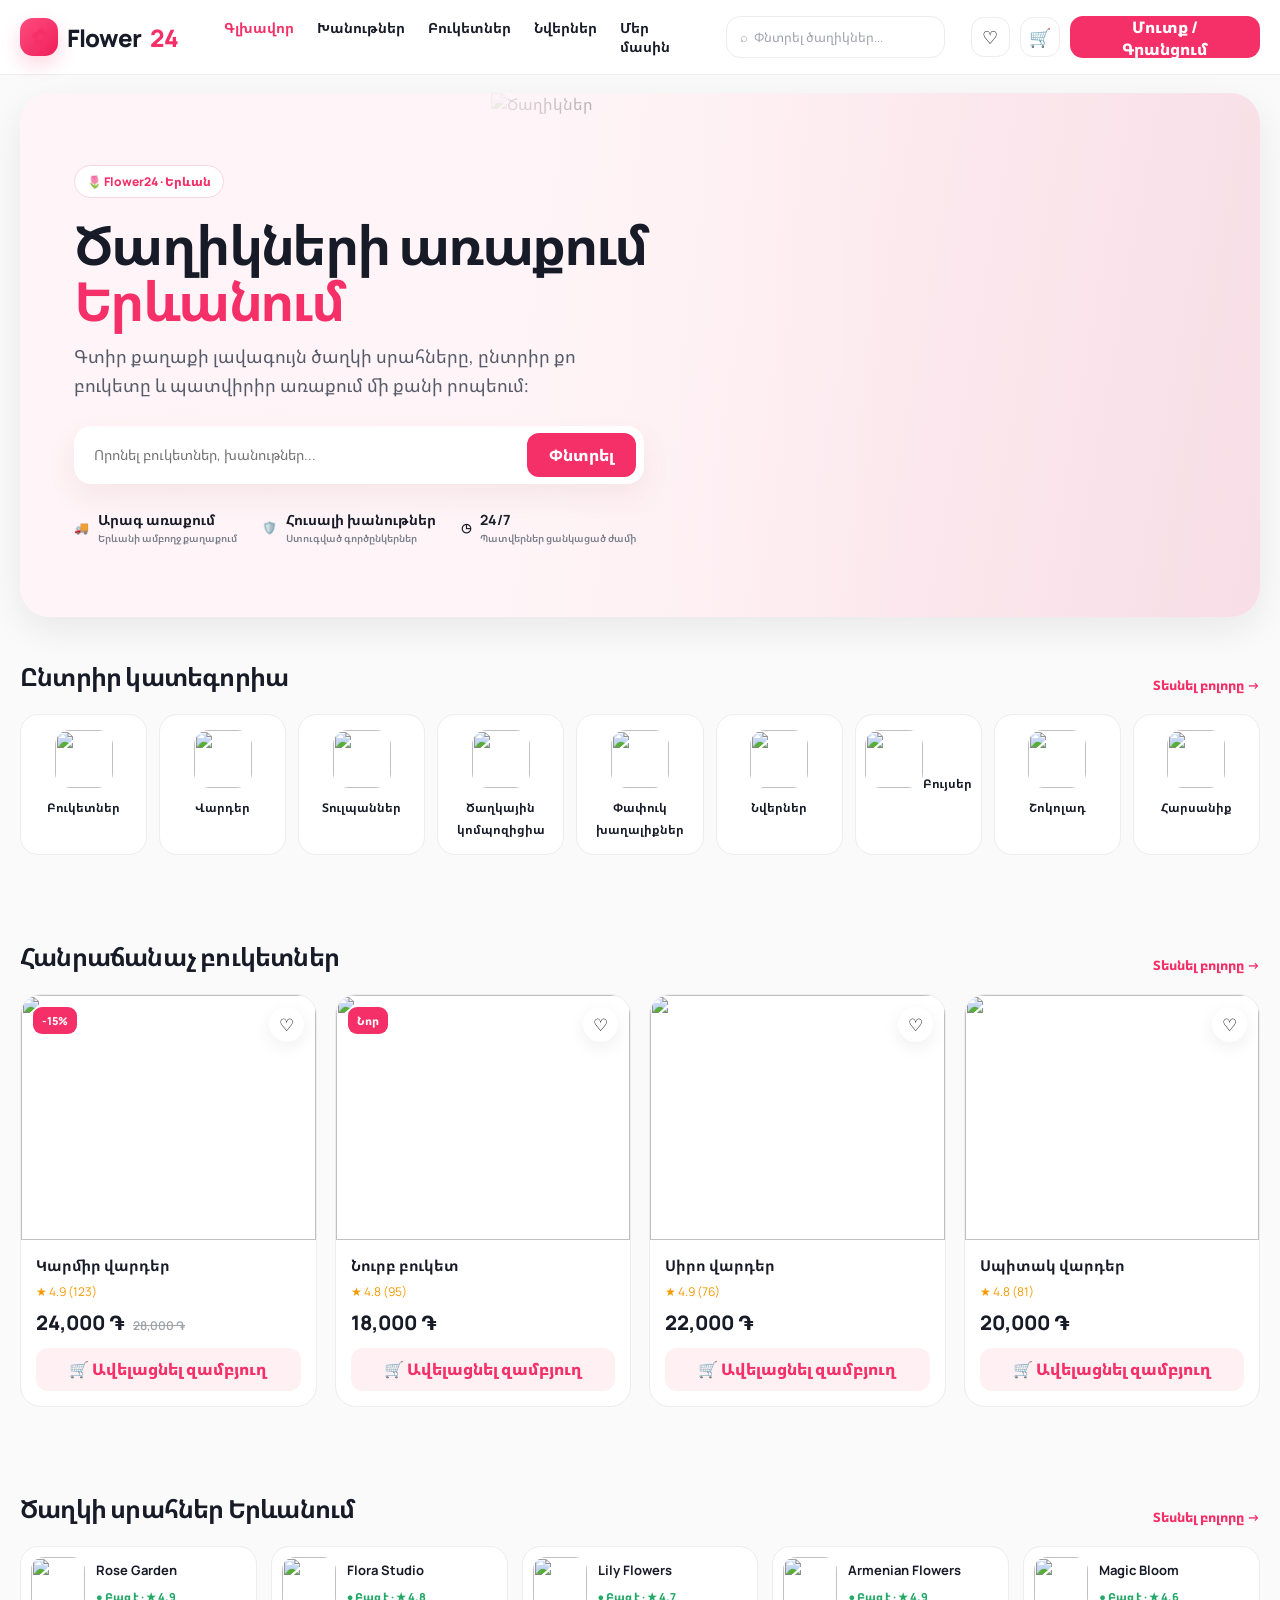
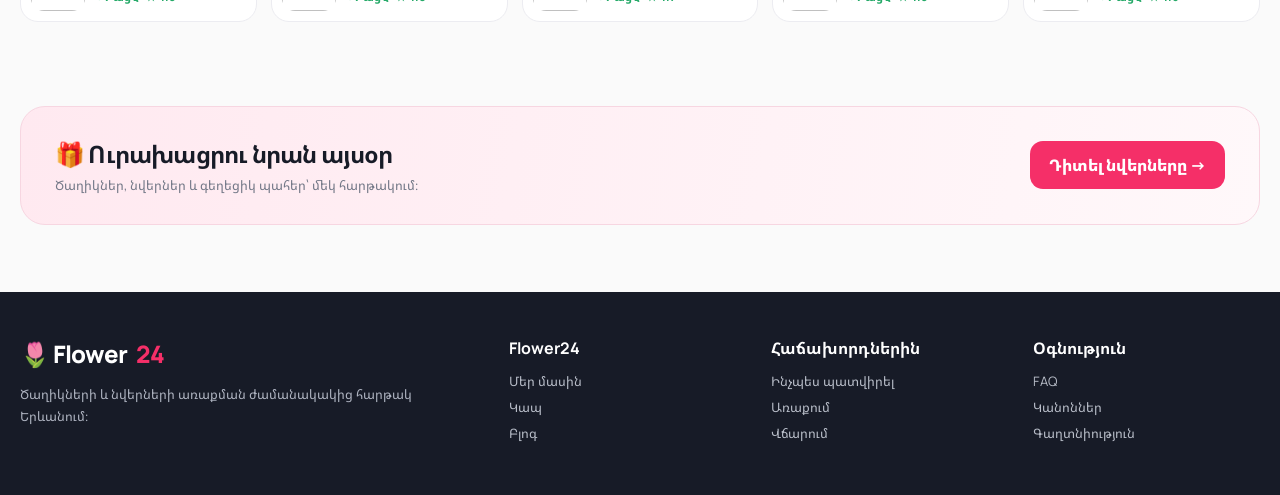
==== index.html @ 2f9f03d7 "Create Flower24 responsive visual prototype" ====
<!doctype html>
<html lang="hy">
<head>
<meta charset="utf-8">
<meta name="viewport" content="width=device-width,initial-scale=1">
<title>Flower24 — Ծաղիկների առաքում Երևանում</title>
<meta name="description" content="Flower24 — ծաղիկների և նվերների առաքում Երևանում։">
<style>
@import url('https://fonts.googleapis.com/css2?family=Manrope:wght@400;500;600;700;800&family=Noto+Sans+Armenian:wght@400;500;600;700;800&display=swap');
:root{--pink:#f52f68;--pink2:#ff6f99;--ink:#171b27;--muted:#737887;--soft:#fff1f5;--line:#ececf1;--green:#25a968;--bg:#fff;--shadow:0 12px 35px rgba(24,28,40,.08)}*{box-sizing:border-box}html{scroll-behavior:smooth}body{margin:0;background:#fafafa;color:var(--ink);font-family:Manrope,'Noto Sans Armenian',sans-serif}button,input{font:inherit}a{text-decoration:none;color:inherit}.container{width:min(1240px,calc(100% - 32px));margin:auto}.top{background:#fff;border-bottom:1px solid var(--line);position:sticky;top:0;z-index:20}.nav{height:74px;display:flex;align-items:center;gap:26px}.brand{display:flex;align-items:center;gap:9px;font-weight:800;font-size:24px;letter-spacing:-1px;white-space:nowrap}.brand-mark{width:38px;height:38px;border-radius:13px;background:linear-gradient(135deg,#ff4c80,#ef1f59);display:grid;place-items:center;color:white;font-size:22px;box-shadow:0 8px 20px #f52f6833}.brand span{color:var(--pink)}.links{display:flex;gap:23px;margin-left:20px;font-size:14px;font-weight:700}.links a:first-child{color:var(--pink)}.nav-search{margin-left:auto;width:220px;height:42px;border:1px solid var(--line);border-radius:14px;display:flex;align-items:center;gap:8px;padding:0 13px;color:#a0a3ad;font-size:13px}.nav-actions{display:flex;align-items:center;gap:10px}.icon{width:40px;height:40px;border:1px solid var(--line);background:#fff;border-radius:13px;display:grid;place-items:center;font-size:18px}.login{height:42px;padding:0 18px;border:0;border-radius:13px;background:var(--pink);color:#fff;font-weight:800}.hero{margin-top:18px;border-radius:30px;overflow:hidden;min-height:470px;position:relative;background:linear-gradient(100deg,#ffeef3 0%,#fff4f6 38%,#f8dce5 100%);box-shadow:var(--shadow)}.hero:after{content:'';position:absolute;inset:0;background:linear-gradient(90deg,rgba(255,244,247,.98) 0%,rgba(255,244,247,.9) 38%,rgba(255,244,247,.08) 70%)}.hero-img{position:absolute;right:0;top:0;width:62%;height:100%;object-fit:cover;object-position:center}.hero-content{position:relative;z-index:2;width:55%;padding:72px 54px}.eyebrow{display:inline-flex;gap:7px;align-items:center;padding:7px 12px;border-radius:99px;background:#fff;border:1px solid #f6d7e0;color:var(--pink);font-size:12px;font-weight:800}.hero h1{font-size:54px;line-height:1.04;letter-spacing:-2.6px;margin:18px 0 14px}.hero h1 span{color:var(--pink)}.hero p{font-size:18px;line-height:1.6;color:#565b69;max-width:520px;margin:0 0 26px}.search{height:58px;max-width:570px;background:#fff;border-radius:17px;display:flex;align-items:center;padding:7px 8px 7px 18px;box-shadow:0 12px 30px #6b243012}.search input{border:0;outline:0;flex:1;font-size:14px;background:transparent}.search button{border:0;background:var(--pink);color:#fff;height:44px;padding:0 22px;border-radius:12px;font-weight:800}.benefits{display:flex;gap:25px;margin-top:26px;flex-wrap:wrap}.benefit{display:flex;gap:9px;align-items:center;font-size:12px;font-weight:800}.benefit b{display:block;font-size:14px}.benefit small{display:block;color:#777d89;font-weight:600;margin-top:2px}.section{padding:42px 0}.section-head{display:flex;justify-content:space-between;align-items:end;margin-bottom:20px}.section h2{font-size:25px;letter-spacing:-.8px;margin:0}.see{color:var(--pink);font-size:13px;font-weight:800}.cats{display:grid;grid-template-columns:repeat(9,1fr);gap:12px}.cat{background:#fff;border:1px solid var(--line);border-radius:18px;padding:15px 8px;text-align:center;transition:.2s}.cat:hover{transform:translateY(-3px);box-shadow:var(--shadow)}.cat img{width:58px;height:58px;object-fit:cover;border-radius:15px;margin-bottom:7px}.cat strong{font-size:12px}.products{display:grid;grid-template-columns:repeat(4,1fr);gap:18px}.card{background:#fff;border:1px solid var(--line);border-radius:21px;overflow:hidden;position:relative;transition:.2s}.card:hover{transform:translateY(-4px);box-shadow:var(--shadow)}.photo{height:245px;position:relative}.photo img{width:100%;height:100%;object-fit:cover}.tag{position:absolute;top:12px;left:12px;background:var(--pink);color:#fff;padding:6px 9px;border-radius:9px;font-size:11px;font-weight:800}.heart{position:absolute;right:12px;top:12px;width:35px;height:35px;border:0;border-radius:50%;background:#fff;box-shadow:0 5px 18px #0001;font-size:17px}.card-body{padding:15px}.card h3{font-size:15px;margin:0 0 7px}.rating{font-size:12px;color:#f39b00}.price{font-size:20px;font-weight:800;margin-top:9px}.old{font-size:12px;color:#a0a2a8;text-decoration:line-through;margin-left:5px;font-weight:600}.add{width:100%;height:43px;margin-top:12px;border:0;border-radius:12px;background:#fff0f4;color:var(--pink);font-weight:800}.shops{display:grid;grid-template-columns:repeat(5,1fr);gap:14px}.shop{background:#fff;border:1px solid var(--line);border-radius:18px;padding:10px;display:flex;align-items:center;gap:11px}.shop img{width:54px;height:54px;border-radius:13px;object-fit:cover}.shop h3{font-size:13px;margin:0 0 5px}.open{font-size:11px;color:var(--green);font-weight:800}.promo{background:linear-gradient(100deg,#ffe9f0,#fff8fa);border:1px solid #f7d6e1;border-radius:25px;padding:30px 34px;display:flex;align-items:center;justify-content:space-between;overflow:hidden}.promo h2{margin:0 0 6px;font-size:24px}.promo p{margin:0;color:var(--muted);font-size:13px}.promo button{border:0;background:var(--pink);color:#fff;border-radius:13px;padding:13px 19px;font-weight:800}.footer{margin-top:25px;background:#171b27;color:#fff;padding:45px 0}.footer-grid{display:grid;grid-template-columns:2fr 1fr 1fr 1fr;gap:35px}.footer p{color:#aeb3c0;line-height:1.7;font-size:13px}.footer h4{margin:0 0 13px}.footer a{display:block;color:#b8bdc8;font-size:13px;margin:8px 0}.mobile-nav{display:none}
@media(max-width:950px){.links,.nav-search{display:none}.nav{height:64px}.nav-actions{margin-left:auto}.hero{min-height:620px}.hero-img{width:100%;height:58%;top:auto;bottom:0;object-position:center}.hero:after{background:linear-gradient(180deg,rgba(255,244,247,1) 0%,rgba(255,244,247,.88) 38%,rgba(255,244,247,.12) 72%)}.hero-content{width:100%;padding:42px 26px}.hero h1{font-size:39px;max-width:550px}.hero p{font-size:15px}.cats{grid-template-columns:repeat(5,1fr)}.products{grid-template-columns:repeat(2,1fr)}.shops{grid-template-columns:repeat(2,1fr)}.footer-grid{grid-template-columns:1fr 1fr}}
@media(max-width:560px){.container{width:min(100% - 20px,1240px)}.brand{font-size:19px}.brand-mark{width:32px;height:32px;font-size:17px}.icon{width:36px;height:36px}.login{padding:0 12px;font-size:12px}.hero{margin-top:10px;border-radius:22px;min-height:590px}.hero-content{padding:30px 19px}.hero h1{font-size:34px;letter-spacing:-1.5px}.hero p{font-size:14px}.search{height:52px}.search button{height:38px;padding:0 14px}.benefits{gap:13px}.benefit{font-size:10px}.benefit b{font-size:12px}.section{padding:30px 0}.section h2{font-size:20px}.cats{display:flex;overflow:auto;scrollbar-width:none;padding-bottom:3px}.cat{min-width:88px}.cat img{width:50px;height:50px}.products{gap:10px}.photo{height:190px}.card-body{padding:11px}.card h3{font-size:13px}.price{font-size:17px}.add{font-size:11px}.shops{grid-template-columns:1fr}.promo{padding:22px;display:block}.promo button{margin-top:18px}.footer-grid{grid-template-columns:1fr 1fr}.mobile-nav{position:fixed;display:flex;bottom:10px;left:10px;right:10px;background:#fff;border:1px solid var(--line);box-shadow:0 10px 35px #0002;border-radius:18px;height:62px;z-index:30;justify-content:space-around;align-items:center}.mobile-nav a{text-align:center;font-size:10px;color:#777;font-weight:700}.mobile-nav a:first-child{color:var(--pink)}.mobile-nav b{display:block;font-size:19px;margin-bottom:2px}.footer{padding-bottom:95px}}
</style>
</head>
<body>
<header class="top"><div class="container nav"><a class="brand" href="#"><span class="brand-mark">✿</span>Flower<span>24</span></a><nav class="links"><a href="#">Գլխավոր</a><a href="#shops">Խանութներ</a><a href="#products">Բուկետներ</a><a href="#gifts">Նվերներ</a><a href="#about">Մեր մասին</a></nav><div class="nav-search">⌕&nbsp; Փնտրել ծաղիկներ...</div><div class="nav-actions"><button class="icon">♡</button><button class="icon">🛒</button><button class="login">Մուտք / Գրանցում</button></div></div></header>
<main class="container">
<section class="hero"><img class="hero-img" src="https://images.unsplash.com/photo-1523438885200-e635ba2c371e?auto=format&fit=crop&w=1200&q=85" alt="Ծաղիկներ"/><div class="hero-content"><div class="eyebrow">🌷 Flower24 · Երևան</div><h1>Ծաղիկների առաքում <span>Երևանում</span></h1><p>Գտիր քաղաքի լավագույն ծաղկի սրահները, ընտրիր քո բուկետը և պատվիրիր առաքում մի քանի րոպեում։</p><div class="search"><input placeholder="Որոնել բուկետներ, խանութներ..."/><button>Փնտրել</button></div><div class="benefits"><div class="benefit">🚚 <div><b>Արագ առաքում</b><small>Երևանի ամբողջ քաղաքում</small></div></div><div class="benefit">🛡️ <div><b>Հուսալի խանութներ</b><small>Ստուգված գործընկերներ</small></div></div><div class="benefit">◷ <div><b>24/7</b><small>Պատվերներ ցանկացած ժամի</small></div></div></div></div></section>
<section class="section"><div class="section-head"><h2>Ընտրիր կատեգորիա</h2><a class="see" href="#products">Տեսնել բոլորը →</a></div><div class="cats"><div class="cat"><img src="https://images.unsplash.com/photo-1490750967868-88aa4486c946?auto=format&fit=crop&w=200&q=80"><strong>Բուկետներ</strong></div><div class="cat"><img src="https://images.unsplash.com/photo-1495231916356-a86217efff12?auto=format&fit=crop&w=200&q=80"><strong>Վարդեր</strong></div><div class="cat"><img src="https://images.unsplash.com/photo-1520763185298-1b434c919102?auto=format&fit=crop&w=200&q=80"><strong>Տուլպաններ</strong></div><div class="cat"><img src="https://images.unsplash.com/photo-1561181286-d3fee7d55364?auto=format&fit=crop&w=200&q=80"><strong>Ծաղկային կոմպոզիցիա</strong></div><div class="cat"><img src="https://images.unsplash.com/photo-1518895949257-7621c3c786d7?auto=format&fit=crop&w=200&q=80"><strong>Փափուկ խաղալիքներ</strong></div><div class="cat"><img src="https://images.unsplash.com/photo-1531956531700-dc0ee0f1f9f3?auto=format&fit=crop&w=200&q=80"><strong>Նվերներ</strong></div><div class="cat"><img src="https://images.unsplash.com/photo-1518709268805-4e9042af9f23?auto=format&fit=crop&w=200&q=80"><strong>Բույսեր</strong></div><div class="cat"><img src="https://images.unsplash.com/photo-1578747769135-6a2f1f6f3c6d?auto=format&fit=crop&w=200&q=80"><strong>Շոկոլադ</strong></div><div class="cat"><img src="https://images.unsplash.com/photo-1519225421980-715cb0215aed?auto=format&fit=crop&w=200&q=80"><strong>Հարսանիք</strong></div></div></section>
<section class="section" id="products"><div class="section-head"><h2>Հանրաճանաչ բուկետներ</h2><a class="see" href="#">Տեսնել բոլորը →</a></div><div class="products">
<article class="card"><div class="photo"><img src="https://images.unsplash.com/photo-1561181286-d5c5b3a8d7c5?auto=format&fit=crop&w=700&q=85"><span class="tag">-15%</span><button class="heart">♡</button></div><div class="card-body"><h3>Կարմիր վարդեր</h3><div class="rating">★ 4.9 (123)</div><div class="price">24,000 ֏ <span class="old">28,000 ֏</span></div><button class="add">🛒 Ավելացնել զամբյուղ</button></div></article>
<article class="card"><div class="photo"><img src="https://images.unsplash.com/photo-1523694576729-dc2d95c0b2c2?auto=format&fit=crop&w=700&q=85"><span class="tag">Նոր</span><button class="heart">♡</button></div><div class="card-body"><h3>Նուրբ բուկետ</h3><div class="rating">★ 4.8 (95)</div><div class="price">18,000 ֏</div><button class="add">🛒 Ավելացնել զամբյուղ</button></div></article>
<article class="card"><div class="photo"><img src="https://images.unsplash.com/photo-1548094990-c16ca90f1f0d?auto=format&fit=crop&w=700&q=85"><button class="heart">♡</button></div><div class="card-body"><h3>Սիրո վարդեր</h3><div class="rating">★ 4.9 (76)</div><div class="price">22,000 ֏</div><button class="add">🛒 Ավելացնել զամբյուղ</button></div></article>
<article class="card"><div class="photo"><img src="https://images.unsplash.com/photo-1558024920-b41e188b9f4f?auto=format&fit=crop&w=700&q=85"><button class="heart">♡</button></div><div class="card-body"><h3>Սպիտակ վարդեր</h3><div class="rating">★ 4.8 (81)</div><div class="price">20,000 ֏</div><button class="add">🛒 Ավելացնել զամբյուղ</button></div></article>
</div></section>
<section class="section" id="shops"><div class="section-head"><h2>Ծաղկի սրահներ Երևանում</h2><a class="see" href="#">Տեսնել բոլորը →</a></div><div class="shops"><div class="shop"><img src="https://images.unsplash.com/photo-1490750967868-88aa4486c946?auto=format&fit=crop&w=200&q=80"><div><h3>Rose Garden</h3><span class="open">● Բաց է · ★ 4.9</span></div></div><div class="shop"><img src="https://images.unsplash.com/photo-1487070183336-b863922373d4?auto=format&fit=crop&w=200&q=80"><div><h3>Flora Studio</h3><span class="open">● Բաց է · ★ 4.8</span></div></div><div class="shop"><img src="https://images.unsplash.com/photo-1526047932273-341f2a7631f9?auto=format&fit=crop&w=200&q=80"><div><h3>Lily Flowers</h3><span class="open">● Բաց է · ★ 4.7</span></div></div><div class="shop"><img src="https://images.unsplash.com/photo-1495231916356-a86217efff12?auto=format&fit=crop&w=200&q=80"><div><h3>Armenian Flowers</h3><span class="open">● Բաց է · ★ 4.9</span></div></div><div class="shop"><img src="https://images.unsplash.com/photo-1518709268805-4e9042af9f23?auto=format&fit=crop&w=200&q=80"><div><h3>Magic Bloom</h3><span class="open">● Բաց է · ★ 4.6</span></div></div></div></section>
<section class="section" id="gifts"><div class="promo"><div><h2>🎁 Ուրախացրու նրան այսօր</h2><p>Ծաղիկներ, նվերներ և գեղեցիկ պահեր՝ մեկ հարթակում։</p></div><button>Դիտել նվերները →</button></div></section>
</main>
<footer class="footer" id="about"><div class="container footer-grid"><div><div class="brand">🌷 Flower<span>24</span></div><p>Ծաղիկների և նվերների առաքման ժամանակակից հարթակ Երևանում։</p></div><div><h4>Flower24</h4><a href="#">Մեր մասին</a><a href="#">Կապ</a><a href="#">Բլոգ</a></div><div><h4>Հաճախորդներին</h4><a href="#">Ինչպես պատվիրել</a><a href="#">Առաքում</a><a href="#">Վճարում</a></div><div><h4>Օգնություն</h4><a href="#">FAQ</a><a href="#">Կանոններ</a><a href="#">Գաղտնիություն</a></div></div></footer>
<nav class="mobile-nav"><a href="#"><b>⌂</b>Գլխավոր</a><a href="#shops"><b>⌖</b>Խանութներ</a><a href="#products"><b>♡</b>Սիրելիներ</a><a href="#gifts"><b>🎁</b>Նվերներ</a><a href="#"><b>♙</b>Պրոֆիլ</a></nav>
<script>document.querySelectorAll('.heart').forEach(b=>b.addEventListener('click',()=>{b.textContent=b.textContent==='♡'?'♥':'♡';b.style.color=b.textContent==='♥'?'#f52f68':''}));document.querySelectorAll('.add').forEach(b=>b.addEventListener('click',()=>{const old=b.textContent;b.textContent='✓ Ավելացված է';setTimeout(()=>b.textContent=old,1200)}));</script>
</body></html>
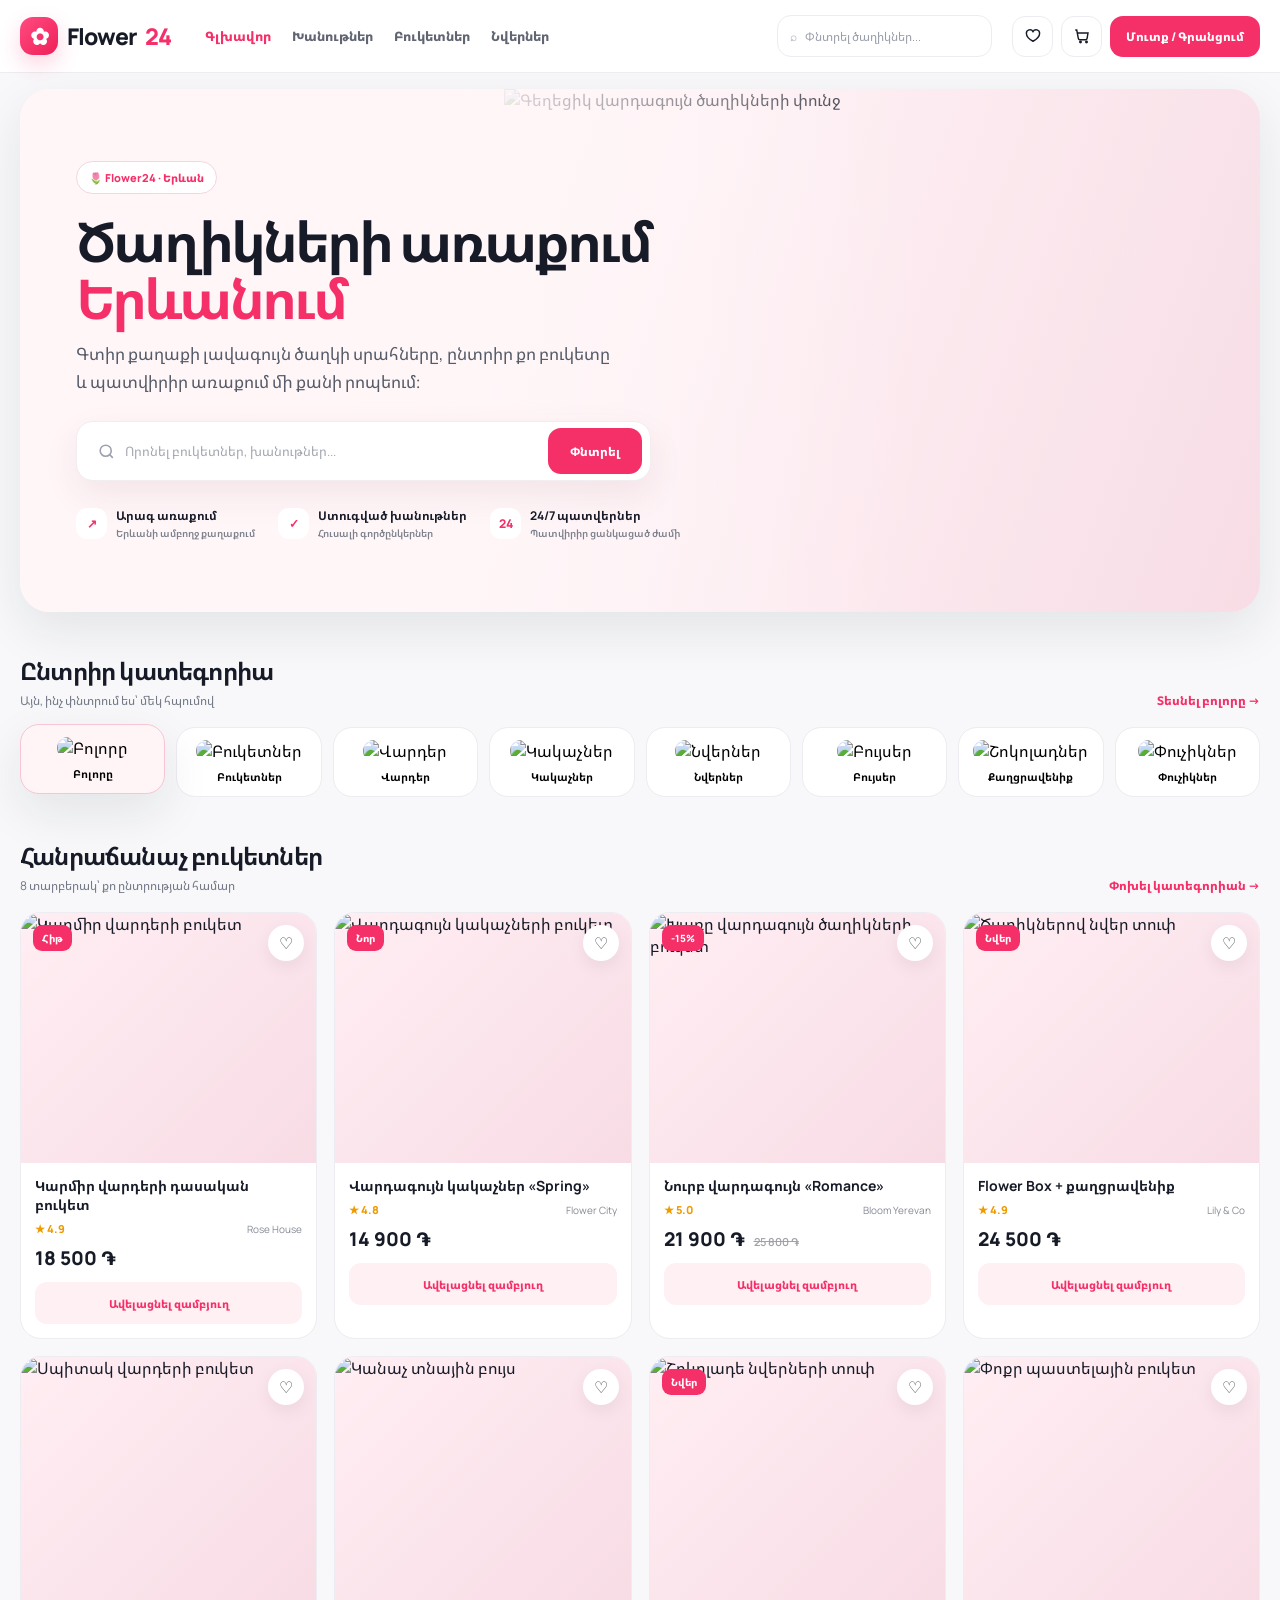
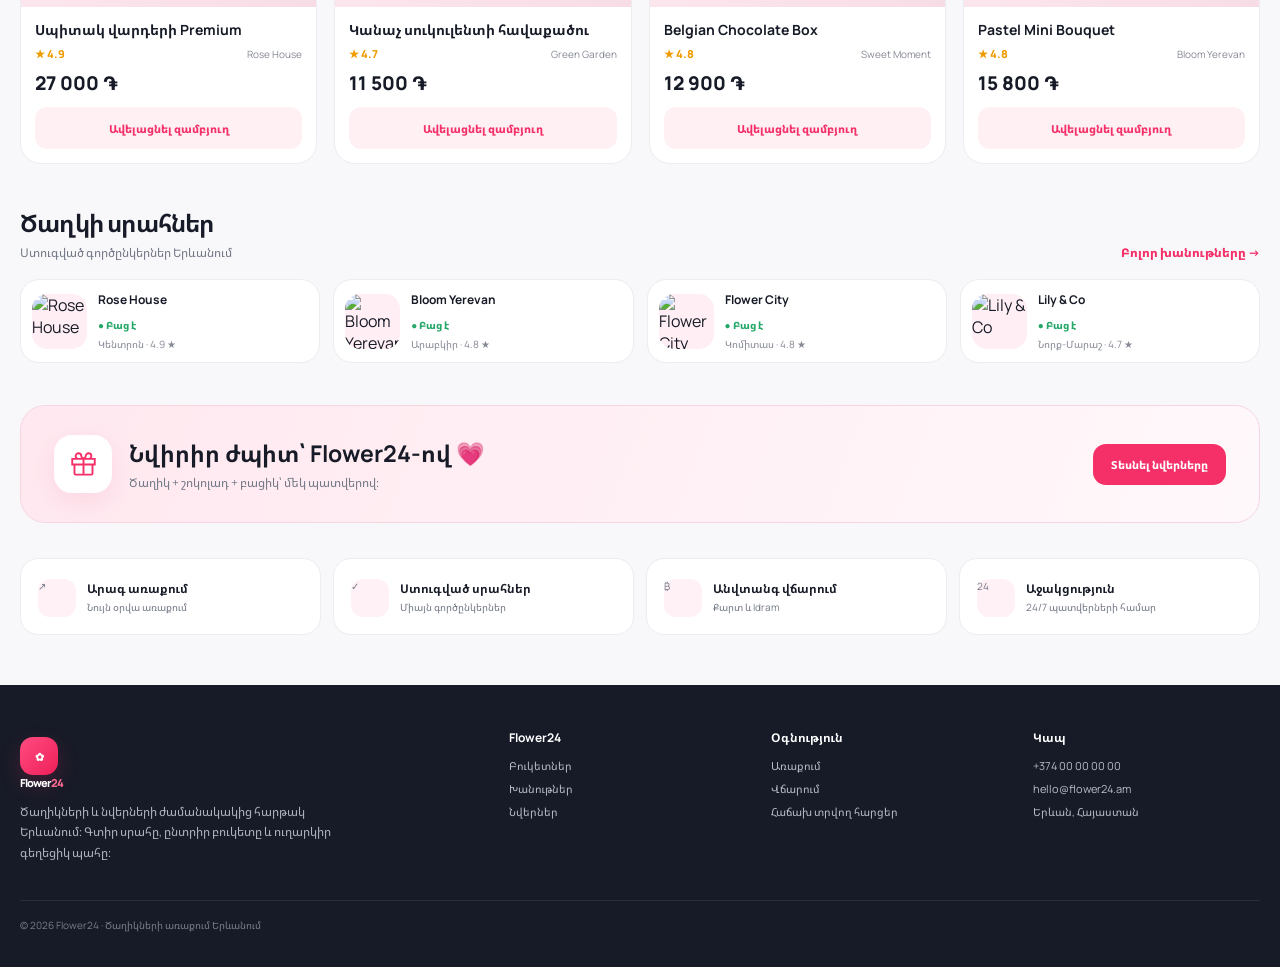
==== commit ee6d4232: "feat: build Flower24 mobile-first homepage" ====
--- a/index.html
+++ b/index.html
@@ -2,31 +2,30 @@
 <html lang="hy">
 <head>
 <meta charset="utf-8">
-<meta name="viewport" content="width=device-width,initial-scale=1">
+<meta name="viewport" content="width=device-width,initial-scale=1,viewport-fit=cover">
 <title>Flower24 — Ծաղիկների առաքում Երևանում</title>
-<meta name="description" content="Flower24 — ծաղիկների և նվերների առաքում Երևանում։">
+<meta name="description" content="Flower24 — գտիր ծաղիկներ, նվերներ և ծաղկի սրահներ Երևանում։ Պատվիրիր արագ առաքում։">
+<meta name="theme-color" content="#f52f68">
 <style>
 @import url('https://fonts.googleapis.com/css2?family=Manrope:wght@400;500;600;700;800&family=Noto+Sans+Armenian:wght@400;500;600;700;800&display=swap');
-:root{--pink:#f52f68;--pink2:#ff6f99;--ink:#171b27;--muted:#737887;--soft:#fff1f5;--line:#ececf1;--green:#25a968;--bg:#fff;--shadow:0 12px 35px rgba(24,28,40,.08)}*{box-sizing:border-box}html{scroll-behavior:smooth}body{margin:0;background:#fafafa;color:var(--ink);font-family:Manrope,'Noto Sans Armenian',sans-serif}button,input{font:inherit}a{text-decoration:none;color:inherit}.container{width:min(1240px,calc(100% - 32px));margin:auto}.top{background:#fff;border-bottom:1px solid var(--line);position:sticky;top:0;z-index:20}.nav{height:74px;display:flex;align-items:center;gap:26px}.brand{display:flex;align-items:center;gap:9px;font-weight:800;font-size:24px;letter-spacing:-1px;white-space:nowrap}.brand-mark{width:38px;height:38px;border-radius:13px;background:linear-gradient(135deg,#ff4c80,#ef1f59);display:grid;place-items:center;color:white;font-size:22px;box-shadow:0 8px 20px #f52f6833}.brand span{color:var(--pink)}.links{display:flex;gap:23px;margin-left:20px;font-size:14px;font-weight:700}.links a:first-child{color:var(--pink)}.nav-search{margin-left:auto;width:220px;height:42px;border:1px solid var(--line);border-radius:14px;display:flex;align-items:center;gap:8px;padding:0 13px;color:#a0a3ad;font-size:13px}.nav-actions{display:flex;align-items:center;gap:10px}.icon{width:40px;height:40px;border:1px solid var(--line);background:#fff;border-radius:13px;display:grid;place-items:center;font-size:18px}.login{height:42px;padding:0 18px;border:0;border-radius:13px;background:var(--pink);color:#fff;font-weight:800}.hero{margin-top:18px;border-radius:30px;overflow:hidden;min-height:470px;position:relative;background:linear-gradient(100deg,#ffeef3 0%,#fff4f6 38%,#f8dce5 100%);box-shadow:var(--shadow)}.hero:after{content:'';position:absolute;inset:0;background:linear-gradient(90deg,rgba(255,244,247,.98) 0%,rgba(255,244,247,.9) 38%,rgba(255,244,247,.08) 70%)}.hero-img{position:absolute;right:0;top:0;width:62%;height:100%;object-fit:cover;object-position:center}.hero-content{position:relative;z-index:2;width:55%;padding:72px 54px}.eyebrow{display:inline-flex;gap:7px;align-items:center;padding:7px 12px;border-radius:99px;background:#fff;border:1px solid #f6d7e0;color:var(--pink);font-size:12px;font-weight:800}.hero h1{font-size:54px;line-height:1.04;letter-spacing:-2.6px;margin:18px 0 14px}.hero h1 span{color:var(--pink)}.hero p{font-size:18px;line-height:1.6;color:#565b69;max-width:520px;margin:0 0 26px}.search{height:58px;max-width:570px;background:#fff;border-radius:17px;display:flex;align-items:center;padding:7px 8px 7px 18px;box-shadow:0 12px 30px #6b243012}.search input{border:0;outline:0;flex:1;font-size:14px;background:transparent}.search button{border:0;background:var(--pink);color:#fff;height:44px;padding:0 22px;border-radius:12px;font-weight:800}.benefits{display:flex;gap:25px;margin-top:26px;flex-wrap:wrap}.benefit{display:flex;gap:9px;align-items:center;font-size:12px;font-weight:800}.benefit b{display:block;font-size:14px}.benefit small{display:block;color:#777d89;font-weight:600;margin-top:2px}.section{padding:42px 0}.section-head{display:flex;justify-content:space-between;align-items:end;margin-bottom:20px}.section h2{font-size:25px;letter-spacing:-.8px;margin:0}.see{color:var(--pink);font-size:13px;font-weight:800}.cats{display:grid;grid-template-columns:repeat(9,1fr);gap:12px}.cat{background:#fff;border:1px solid var(--line);border-radius:18px;padding:15px 8px;text-align:center;transition:.2s}.cat:hover{transform:translateY(-3px);box-shadow:var(--shadow)}.cat img{width:58px;height:58px;object-fit:cover;border-radius:15px;margin-bottom:7px}.cat strong{font-size:12px}.products{display:grid;grid-template-columns:repeat(4,1fr);gap:18px}.card{background:#fff;border:1px solid var(--line);border-radius:21px;overflow:hidden;position:relative;transition:.2s}.card:hover{transform:translateY(-4px);box-shadow:var(--shadow)}.photo{height:245px;position:relative}.photo img{width:100%;height:100%;object-fit:cover}.tag{position:absolute;top:12px;left:12px;background:var(--pink);color:#fff;padding:6px 9px;border-radius:9px;font-size:11px;font-weight:800}.heart{position:absolute;right:12px;top:12px;width:35px;height:35px;border:0;border-radius:50%;background:#fff;box-shadow:0 5px 18px #0001;font-size:17px}.card-body{padding:15px}.card h3{font-size:15px;margin:0 0 7px}.rating{font-size:12px;color:#f39b00}.price{font-size:20px;font-weight:800;margin-top:9px}.old{font-size:12px;color:#a0a2a8;text-decoration:line-through;margin-left:5px;font-weight:600}.add{width:100%;height:43px;margin-top:12px;border:0;border-radius:12px;background:#fff0f4;color:var(--pink);font-weight:800}.shops{display:grid;grid-template-columns:repeat(5,1fr);gap:14px}.shop{background:#fff;border:1px solid var(--line);border-radius:18px;padding:10px;display:flex;align-items:center;gap:11px}.shop img{width:54px;height:54px;border-radius:13px;object-fit:cover}.shop h3{font-size:13px;margin:0 0 5px}.open{font-size:11px;color:var(--green);font-weight:800}.promo{background:linear-gradient(100deg,#ffe9f0,#fff8fa);border:1px solid #f7d6e1;border-radius:25px;padding:30px 34px;display:flex;align-items:center;justify-content:space-between;overflow:hidden}.promo h2{margin:0 0 6px;font-size:24px}.promo p{margin:0;color:var(--muted);font-size:13px}.promo button{border:0;background:var(--pink);color:#fff;border-radius:13px;padding:13px 19px;font-weight:800}.footer{margin-top:25px;background:#171b27;color:#fff;padding:45px 0}.footer-grid{display:grid;grid-template-columns:2fr 1fr 1fr 1fr;gap:35px}.footer p{color:#aeb3c0;line-height:1.7;font-size:13px}.footer h4{margin:0 0 13px}.footer a{display:block;color:#b8bdc8;font-size:13px;margin:8px 0}.mobile-nav{display:none}
-@media(max-width:950px){.links,.nav-search{display:none}.nav{height:64px}.nav-actions{margin-left:auto}.hero{min-height:620px}.hero-img{width:100%;height:58%;top:auto;bottom:0;object-position:center}.hero:after{background:linear-gradient(180deg,rgba(255,244,247,1) 0%,rgba(255,244,247,.88) 38%,rgba(255,244,247,.12) 72%)}.hero-content{width:100%;padding:42px 26px}.hero h1{font-size:39px;max-width:550px}.hero p{font-size:15px}.cats{grid-template-columns:repeat(5,1fr)}.products{grid-template-columns:repeat(2,1fr)}.shops{grid-template-columns:repeat(2,1fr)}.footer-grid{grid-template-columns:1fr 1fr}}
-@media(max-width:560px){.container{width:min(100% - 20px,1240px)}.brand{font-size:19px}.brand-mark{width:32px;height:32px;font-size:17px}.icon{width:36px;height:36px}.login{padding:0 12px;font-size:12px}.hero{margin-top:10px;border-radius:22px;min-height:590px}.hero-content{padding:30px 19px}.hero h1{font-size:34px;letter-spacing:-1.5px}.hero p{font-size:14px}.search{height:52px}.search button{height:38px;padding:0 14px}.benefits{gap:13px}.benefit{font-size:10px}.benefit b{font-size:12px}.section{padding:30px 0}.section h2{font-size:20px}.cats{display:flex;overflow:auto;scrollbar-width:none;padding-bottom:3px}.cat{min-width:88px}.cat img{width:50px;height:50px}.products{gap:10px}.photo{height:190px}.card-body{padding:11px}.card h3{font-size:13px}.price{font-size:17px}.add{font-size:11px}.shops{grid-template-columns:1fr}.promo{padding:22px;display:block}.promo button{margin-top:18px}.footer-grid{grid-template-columns:1fr 1fr}.mobile-nav{position:fixed;display:flex;bottom:10px;left:10px;right:10px;background:#fff;border:1px solid var(--line);box-shadow:0 10px 35px #0002;border-radius:18px;height:62px;z-index:30;justify-content:space-around;align-items:center}.mobile-nav a{text-align:center;font-size:10px;color:#777;font-weight:700}.mobile-nav a:first-child{color:var(--pink)}.mobile-nav b{display:block;font-size:19px;margin-bottom:2px}.footer{padding-bottom:95px}}
+:root{--pink:#f52f68;--pink2:#ff6f99;--ink:#171b27;--muted:#737887;--soft:#fff1f5;--line:#ececf1;--green:#24a768;--bg:#f8f8fa;--white:#fff;--shadow:0 18px 50px rgba(24,28,40,.09);--radius:22px}*{box-sizing:border-box}html{scroll-behavior:smooth}body{margin:0;background:var(--bg);color:var(--ink);font-family:Manrope,'Noto Sans Armenian',sans-serif;-webkit-font-smoothing:antialiased}button,input{font:inherit}button{cursor:pointer}a{text-decoration:none;color:inherit}.container{width:min(1240px,calc(100% - 32px));margin:auto}.sr-only{position:absolute;width:1px;height:1px;padding:0;margin:-1px;overflow:hidden;clip:rect(0,0,0,0);white-space:nowrap;border:0}.top{position:sticky;top:0;z-index:50;background:rgba(255,255,255,.94);backdrop-filter:blur(18px);border-bottom:1px solid var(--line)}.nav{height:72px;display:flex;align-items:center;gap:20px}.brand{display:flex;align-items:center;gap:9px;font-size:23px;font-weight:800;letter-spacing:-1px;white-space:nowrap}.brand-mark{width:38px;height:38px;border-radius:13px;background:linear-gradient(135deg,#ff4c80,#ef1f59);display:grid;place-items:center;color:#fff;box-shadow:0 9px 22px #f52f6833}.brand span:last-child{color:var(--pink)}.links{display:flex;gap:21px;margin-left:14px;font-size:13px;font-weight:800}.links a{color:#616572}.links a:hover,.links a.active{color:var(--pink)}.nav-search{margin-left:auto;width:215px;height:42px;border:1px solid var(--line);border-radius:14px;display:flex;align-items:center;gap:8px;padding:0 12px;color:#999eaa;font-size:12px}.nav-actions{display:flex;align-items:center;gap:8px}.icon-btn{width:41px;height:41px;border:1px solid var(--line);background:#fff;border-radius:13px;display:grid;place-items:center;color:var(--ink);position:relative}.icon-btn:hover{border-color:#f6c4d2;color:var(--pink)}.cart-badge{position:absolute;right:-4px;top:-5px;min-width:18px;height:18px;padding:0 5px;border-radius:99px;background:var(--pink);color:#fff;font-size:10px;font-weight:800;display:none;place-items:center}.login{height:41px;padding:0 16px;border:0;border-radius:13px;background:var(--pink);color:#fff;font-size:12px;font-weight:800}.hero{margin-top:16px;min-height:505px;border-radius:30px;overflow:hidden;position:relative;background:linear-gradient(110deg,#fff0f4 0%,#fff6f8 38%,#f7d9e3 100%);box-shadow:var(--shadow)}.hero:after{content:'';position:absolute;inset:0;background:linear-gradient(90deg,rgba(255,246,248,.99) 0%,rgba(255,246,248,.92) 36%,rgba(255,246,248,.12) 72%)}.hero-img{position:absolute;right:0;top:0;width:61%;height:100%;object-fit:cover;object-position:center}.hero-content{position:relative;z-index:2;width:58%;padding:72px 56px}.eyebrow{display:inline-flex;align-items:center;gap:7px;padding:8px 12px;border-radius:99px;background:#fff;border:1px solid #f5d5df;color:var(--pink);font-size:11px;font-weight:800}.hero h1{font-size:55px;line-height:1.03;letter-spacing:-3px;margin:19px 0 14px;max-width:620px}.hero h1 span{color:var(--pink)}.hero p{font-size:17px;line-height:1.65;color:#555b68;max-width:535px;margin:0 0 25px}.search{height:60px;max-width:575px;background:#fff;border-radius:17px;display:flex;align-items:center;padding:7px 8px 7px 18px;box-shadow:0 14px 35px #6b243014;border:1px solid #f1edf0}.search-icon{width:22px;color:#9da1ab;display:grid;place-items:center}.search input{border:0;outline:0;min-width:0;flex:1;background:transparent;font-size:13px;color:var(--ink);padding:0 8px}.search input::placeholder{color:#a4a7b0}.search button{border:0;background:var(--pink);color:#fff;height:46px;padding:0 22px;border-radius:13px;font-weight:800;font-size:12px}.benefits{display:flex;gap:23px;margin-top:26px;flex-wrap:wrap}.benefit{display:flex;gap:9px;align-items:center;font-size:12px;font-weight:800}.benefit-icon{width:31px;height:31px;border-radius:11px;background:#fff;color:var(--pink);display:grid;place-items:center}.benefit b{display:block;font-size:12px}.benefit small{display:block;color:#7c808b;font-weight:600;margin-top:2px;font-size:10px}.section{padding:42px 0 0}.section-head{display:flex;justify-content:space-between;align-items:end;margin-bottom:18px}.section h2{font-size:24px;letter-spacing:-.8px;margin:0}.section-sub{font-size:12px;color:var(--muted);margin:5px 0 0}.see{color:var(--pink);font-size:12px;font-weight:800}.cats{display:grid;grid-template-columns:repeat(8,1fr);gap:11px}.cat{border:1px solid var(--line);background:#fff;border-radius:19px;padding:12px 7px;text-align:center;transition:.2s;cursor:pointer}.cat:hover,.cat.active{transform:translateY(-3px);border-color:#f7c5d3;box-shadow:var(--shadow)}.cat.active{background:#fff5f7}.cat img{width:60px;height:60px;object-fit:cover;border-radius:16px;margin-bottom:7px}.cat strong{font-size:11px;display:block}.products{display:grid;grid-template-columns:repeat(4,1fr);gap:17px}.card{background:#fff;border:1px solid var(--line);border-radius:21px;overflow:hidden;position:relative;transition:.2s}.card:hover{transform:translateY(-4px);box-shadow:var(--shadow)}.photo{height:250px;position:relative;background:linear-gradient(135deg,#ffeef3,#f8dce5)}.photo img{width:100%;height:100%;object-fit:cover;display:block}.tag{position:absolute;top:12px;left:12px;background:var(--pink);color:#fff;padding:6px 9px;border-radius:9px;font-size:10px;font-weight:800}.heart{position:absolute;right:12px;top:12px;width:36px;height:36px;border:0;border-radius:50%;background:#fff;box-shadow:0 6px 18px #0001;display:grid;place-items:center;color:#3d414b}.heart.active{color:var(--pink);background:#fff1f5}.card-body{padding:14px}.card h3{font-size:14px;margin:0 0 6px;line-height:1.35}.meta{display:flex;justify-content:space-between;align-items:center;gap:8px}.rating{font-size:11px;color:#ef9b00;font-weight:800}.shop-name{font-size:10px;color:#858995}.price{font-size:19px;font-weight:800;margin-top:9px}.old{font-size:11px;color:#a0a2a8;text-decoration:line-through;margin-left:5px;font-weight:600}.add{width:100%;height:42px;margin-top:11px;border:0;border-radius:12px;background:#fff0f4;color:var(--pink);font-weight:800;font-size:11px}.add.added{background:var(--pink);color:#fff}.shops{display:grid;grid-template-columns:repeat(4,1fr);gap:13px}.shop{background:#fff;border:1px solid var(--line);border-radius:19px;padding:11px;display:flex;align-items:center;gap:11px}.shop img{width:55px;height:55px;border-radius:15px;object-fit:cover;background:#ffeef3}.shop h3{font-size:12px;margin:0 0 4px}.open{font-size:10px;color:var(--green);font-weight:800}.shop-meta{font-size:10px;color:#858995;margin-top:3px}.promo{margin-top:42px;background:linear-gradient(110deg,#ffe8ef,#fff8fa);border:1px solid #f7d6e1;border-radius:25px;padding:29px 33px;display:flex;align-items:center;justify-content:space-between;overflow:hidden}.promo-copy{display:flex;align-items:center;gap:17px}.promo-icon{width:58px;height:58px;border-radius:18px;background:#fff;color:var(--pink);display:grid;place-items:center;box-shadow:0 8px 25px #d72a5b18}.promo h2{margin:0 0 5px;font-size:23px}.promo p{margin:0;color:var(--muted);font-size:12px}.promo button{border:0;background:var(--pink);color:#fff;border-radius:13px;padding:13px 18px;font-weight:800;font-size:11px}.trust{display:grid;grid-template-columns:repeat(4,1fr);gap:12px;padding:35px 0}.trust-item{background:#fff;border:1px solid var(--line);border-radius:18px;padding:17px;display:flex;gap:11px;align-items:center}.trust-icon{width:38px;height:38px;border-radius:12px;background:#fff1f5;color:var(--pink);display:grid;place-items:center;flex:0 0 auto}.trust strong{display:block;font-size:12px}.trust span{display:block;color:var(--muted);font-size:10px;margin-top:3px}.footer{margin-top:15px;background:#171b27;color:#fff;padding:44px 0 35px}.footer-grid{display:grid;grid-template-columns:2fr 1fr 1fr 1fr;gap:35px}.footer .brand{color:#fff}.footer .brand span:last-child{color:#ff6b94}.footer p{color:#aeb3c0;line-height:1.7;font-size:12px;max-width:340px}.footer h4{margin:0 0 12px;font-size:12px}.footer a{display:block;color:#b8bdc8;font-size:11px;margin:8px 0}.copyright{border-top:1px solid #2a2f3b;margin-top:25px;padding-top:17px;color:#777e8b;font-size:10px}.mobile-nav{display:none}.empty{grid-column:1/-1;text-align:center;padding:45px 15px;background:#fff;border:1px dashed #ddd;border-radius:20px;color:var(--muted)}.empty strong{display:block;color:var(--ink);margin-bottom:5px}button:focus-visible,a:focus-visible,input:focus-visible{outline:3px solid #ffabc2;outline-offset:2px}
+@media(max-width:1050px){.links{display:none}.nav-search{margin-left:auto}.hero-content{width:63%}.hero h1{font-size:47px}.cats{grid-template-columns:repeat(4,1fr)}.products{grid-template-columns:repeat(3,1fr)}.shops{grid-template-columns:repeat(2,1fr)}}
+@media(max-width:760px){.container{width:min(100% - 20px,1240px)}.nav{height:62px}.brand{font-size:19px}.brand-mark{width:33px;height:33px;font-size:17px}.nav-search,.login{display:none}.nav-actions{margin-left:auto}.icon-btn{width:37px;height:37px}.hero{margin-top:10px;min-height:600px;border-radius:23px}.hero-img{width:100%;height:56%;top:auto;bottom:0}.hero:after{background:linear-gradient(180deg,rgba(255,246,248,1) 0%,rgba(255,246,248,.92) 34%,rgba(255,246,248,.12) 74%)}.hero-content{width:100%;padding:30px 20px}.hero h1{font-size:37px;letter-spacing:-1.8px;margin-top:15px}.hero p{font-size:14px;line-height:1.55}.search{height:53px}.search button{height:39px;padding:0 14px}.benefits{gap:11px;margin-top:18px}.benefit{flex:1;min-width:135px}.benefit small{font-size:9px}.section{padding-top:31px}.section h2{font-size:20px}.cats{display:flex;overflow-x:auto;scrollbar-width:none;gap:9px;padding:1px 1px 5px}.cats::-webkit-scrollbar{display:none}.cat{min-width:86px}.cat img{width:50px;height:50px}.products{grid-template-columns:repeat(2,1fr);gap:10px}.photo{height:190px}.card-body{padding:10px}.card h3{font-size:12px}.price{font-size:17px}.add{height:40px;font-size:10px}.shops{grid-template-columns:1fr 1fr}.shop{padding:9px}.shop img{width:45px;height:45px}.promo{margin-top:30px;padding:21px;display:block}.promo-copy{align-items:flex-start}.promo-icon{width:48px;height:48px}.promo h2{font-size:18px}.promo button{margin-top:16px;width:100%}.trust{grid-template-columns:1fr 1fr;padding:27px 0}.trust-item{padding:13px}.trust strong{font-size:10px}.footer-grid{grid-template-columns:1fr 1fr}.mobile-nav{position:fixed;display:flex;left:10px;right:10px;bottom:calc(9px + env(safe-area-inset-bottom));height:62px;background:rgba(255,255,255,.96);backdrop-filter:blur(18px);border:1px solid var(--line);box-shadow:0 12px 38px #0002;border-radius:19px;z-index:60;justify-content:space-around;align-items:center}.mobile-nav a{width:20%;text-align:center;font-size:9px;color:#777;font-weight:700}.mobile-nav a.active{color:var(--pink)}.mobile-nav svg{display:block;margin:0 auto 3px}.footer{padding-bottom:94px}}
+@media(max-width:420px){.hero h1{font-size:33px}.hero{min-height:585px}.benefit{min-width:125px}.benefit:nth-child(3){display:none}.products{gap:8px}.photo{height:175px}.shops{gap:8px}.shop h3{font-size:11px}}
 </style>
 </head>
 <body>
-<header class="top"><div class="container nav"><a class="brand" href="#"><span class="brand-mark">✿</span>Flower<span>24</span></a><nav class="links"><a href="#">Գլխավոր</a><a href="#shops">Խանութներ</a><a href="#products">Բուկետներ</a><a href="#gifts">Նվերներ</a><a href="#about">Մեր մասին</a></nav><div class="nav-search">⌕&nbsp; Փնտրել ծաղիկներ...</div><div class="nav-actions"><button class="icon">♡</button><button class="icon">🛒</button><button class="login">Մուտք / Գրանցում</button></div></div></header>
-<main class="container">
-<section class="hero"><img class="hero-img" src="https://images.unsplash.com/photo-1523438885200-e635ba2c371e?auto=format&fit=crop&w=1200&q=85" alt="Ծաղիկներ"/><div class="hero-content"><div class="eyebrow">🌷 Flower24 · Երևան</div><h1>Ծաղիկների առաքում <span>Երևանում</span></h1><p>Գտիր քաղաքի լավագույն ծաղկի սրահները, ընտրիր քո բուկետը և պատվիրիր առաքում մի քանի րոպեում։</p><div class="search"><input placeholder="Որոնել բուկետներ, խանութներ..."/><button>Փնտրել</button></div><div class="benefits"><div class="benefit">🚚 <div><b>Արագ առաքում</b><small>Երևանի ամբողջ քաղաքում</small></div></div><div class="benefit">🛡️ <div><b>Հուսալի խանութներ</b><small>Ստուգված գործընկերներ</small></div></div><div class="benefit">◷ <div><b>24/7</b><small>Պատվերներ ցանկացած ժամի</small></div></div></div></div></section>
-<section class="section"><div class="section-head"><h2>Ընտրիր կատեգորիա</h2><a class="see" href="#products">Տեսնել բոլորը →</a></div><div class="cats"><div class="cat"><img src="https://images.unsplash.com/photo-1490750967868-88aa4486c946?auto=format&fit=crop&w=200&q=80"><strong>Բուկետներ</strong></div><div class="cat"><img src="https://images.unsplash.com/photo-1495231916356-a86217efff12?auto=format&fit=crop&w=200&q=80"><strong>Վարդեր</strong></div><div class="cat"><img src="https://images.unsplash.com/photo-1520763185298-1b434c919102?auto=format&fit=crop&w=200&q=80"><strong>Տուլպաններ</strong></div><div class="cat"><img src="https://images.unsplash.com/photo-1561181286-d3fee7d55364?auto=format&fit=crop&w=200&q=80"><strong>Ծաղկային կոմպոզիցիա</strong></div><div class="cat"><img src="https://images.unsplash.com/photo-1518895949257-7621c3c786d7?auto=format&fit=crop&w=200&q=80"><strong>Փափուկ խաղալիքներ</strong></div><div class="cat"><img src="https://images.unsplash.com/photo-1531956531700-dc0ee0f1f9f3?auto=format&fit=crop&w=200&q=80"><strong>Նվերներ</strong></div><div class="cat"><img src="https://images.unsplash.com/photo-1518709268805-4e9042af9f23?auto=format&fit=crop&w=200&q=80"><strong>Բույսեր</strong></div><div class="cat"><img src="https://images.unsplash.com/photo-1578747769135-6a2f1f6f3c6d?auto=format&fit=crop&w=200&q=80"><strong>Շոկոլադ</strong></div><div class="cat"><img src="https://images.unsplash.com/photo-1519225421980-715cb0215aed?auto=format&fit=crop&w=200&q=80"><strong>Հարսանիք</strong></div></div></section>
-<section class="section" id="products"><div class="section-head"><h2>Հանրաճանաչ բուկետներ</h2><a class="see" href="#">Տեսնել բոլորը →</a></div><div class="products">
-<article class="card"><div class="photo"><img src="https://images.unsplash.com/photo-1561181286-d5c5b3a8d7c5?auto=format&fit=crop&w=700&q=85"><span class="tag">-15%</span><button class="heart">♡</button></div><div class="card-body"><h3>Կարմիր վարդեր</h3><div class="rating">★ 4.9 (123)</div><div class="price">24,000 ֏ <span class="old">28,000 ֏</span></div><button class="add">🛒 Ավելացնել զամբյուղ</button></div></article>
-<article class="card"><div class="photo"><img src="https://images.unsplash.com/photo-1523694576729-dc2d95c0b2c2?auto=format&fit=crop&w=700&q=85"><span class="tag">Նոր</span><button class="heart">♡</button></div><div class="card-body"><h3>Նուրբ բուկետ</h3><div class="rating">★ 4.8 (95)</div><div class="price">18,000 ֏</div><button class="add">🛒 Ավելացնել զամբյուղ</button></div></article>
-<article class="card"><div class="photo"><img src="https://images.unsplash.com/photo-1548094990-c16ca90f1f0d?auto=format&fit=crop&w=700&q=85"><button class="heart">♡</button></div><div class="card-body"><h3>Սիրո վարդեր</h3><div class="rating">★ 4.9 (76)</div><div class="price">22,000 ֏</div><button class="add">🛒 Ավելացնել զամբյուղ</button></div></article>
-<article class="card"><div class="photo"><img src="https://images.unsplash.com/photo-1558024920-b41e188b9f4f?auto=format&fit=crop&w=700&q=85"><button class="heart">♡</button></div><div class="card-body"><h3>Սպիտակ վարդեր</h3><div class="rating">★ 4.8 (81)</div><div class="price">20,000 ֏</div><button class="add">🛒 Ավելացնել զամբյուղ</button></div></article>
-</div></section>
-<section class="section" id="shops"><div class="section-head"><h2>Ծաղկի սրահներ Երևանում</h2><a class="see" href="#">Տեսնել բոլորը →</a></div><div class="shops"><div class="shop"><img src="https://images.unsplash.com/photo-1490750967868-88aa4486c946?auto=format&fit=crop&w=200&q=80"><div><h3>Rose Garden</h3><span class="open">● Բաց է · ★ 4.9</span></div></div><div class="shop"><img src="https://images.unsplash.com/photo-1487070183336-b863922373d4?auto=format&fit=crop&w=200&q=80"><div><h3>Flora Studio</h3><span class="open">● Բաց է · ★ 4.8</span></div></div><div class="shop"><img src="https://images.unsplash.com/photo-1526047932273-341f2a7631f9?auto=format&fit=crop&w=200&q=80"><div><h3>Lily Flowers</h3><span class="open">● Բաց է · ★ 4.7</span></div></div><div class="shop"><img src="https://images.unsplash.com/photo-1495231916356-a86217efff12?auto=format&fit=crop&w=200&q=80"><div><h3>Armenian Flowers</h3><span class="open">● Բաց է · ★ 4.9</span></div></div><div class="shop"><img src="https://images.unsplash.com/photo-1518709268805-4e9042af9f23?auto=format&fit=crop&w=200&q=80"><div><h3>Magic Bloom</h3><span class="open">● Բաց է · ★ 4.6</span></div></div></div></section>
-<section class="section" id="gifts"><div class="promo"><div><h2>🎁 Ուրախացրու նրան այսօր</h2><p>Ծաղիկներ, նվերներ և գեղեցիկ պահեր՝ մեկ հարթակում։</p></div><button>Դիտել նվերները →</button></div></section>
-</main>
-<footer class="footer" id="about"><div class="container footer-grid"><div><div class="brand">🌷 Flower<span>24</span></div><p>Ծաղիկների և նվերների առաքման ժամանակակից հարթակ Երևանում։</p></div><div><h4>Flower24</h4><a href="#">Մեր մասին</a><a href="#">Կապ</a><a href="#">Բլոգ</a></div><div><h4>Հաճախորդներին</h4><a href="#">Ինչպես պատվիրել</a><a href="#">Առաքում</a><a href="#">Վճարում</a></div><div><h4>Օգնություն</h4><a href="#">FAQ</a><a href="#">Կանոններ</a><a href="#">Գաղտնիություն</a></div></div></footer>
-<nav class="mobile-nav"><a href="#"><b>⌂</b>Գլխավոր</a><a href="#shops"><b>⌖</b>Խանութներ</a><a href="#products"><b>♡</b>Սիրելիներ</a><a href="#gifts"><b>🎁</b>Նվերներ</a><a href="#"><b>♙</b>Պրոֆիլ</a></nav>
-<script>document.querySelectorAll('.heart').forEach(b=>b.addEventListener('click',()=>{b.textContent=b.textContent==='♡'?'♥':'♡';b.style.color=b.textContent==='♥'?'#f52f68':''}));document.querySelectorAll('.add').forEach(b=>b.addEventListener('click',()=>{const old=b.textContent;b.textContent='✓ Ավելացված է';setTimeout(()=>b.textContent=old,1200)}));</script>
-</body></html>
+<header class="top"><div class="container nav"><a class="brand" href="#home" aria-label="Flower24 գլխավոր էջ"><span class="brand-mark">✿</span>Flower<span>24</span></a><nav class="links" aria-label="Գլխավոր նավիգացիա"><a class="active" href="#home">Գլխավոր</a><a href="#shops">Խանութներ</a><a href="#products">Բուկետներ</a><a href="#gifts">Նվերներ</a></nav><div class="nav-search" aria-hidden="true"><span>⌕</span> Փնտրել ծաղիկներ...</div><div class="nav-actions"><button class="icon-btn" type="button" aria-label="Ընտրվածներ" data-scroll="products"><svg width="18" height="18" viewBox="0 0 24 24" fill="none" stroke="currentColor" stroke-width="1.9"><path d="M20.8 8.7c0 5.5-8.8 10.3-8.8 10.3S3.2 14.2 3.2 8.7A4.7 4.7 0 0 1 12 6.1a4.7 4.7 0 0 1 8.8 2.6Z"/></svg></button><button class="icon-btn" type="button" aria-label="Զամբյուղ" data-scroll="products"><svg width="18" height="18" viewBox="0 0 24 24" fill="none" stroke="currentColor" stroke-width="1.9"><path d="M3 4h2l2.1 11.2a2 2 0 0 0 2 1.7h7.7a2 2 0 0 0 2-1.7L20 8H6"/><circle cx="10" cy="20" r="1"/><circle cx="18" cy="20" r="1"/></svg><span class="cart-badge">0</span></button><button class="login" type="button" data-login>Մուտք / Գրանցում</button></div></div></header>
+<main id="home" class="container"><section class="hero" aria-label="Flower24 գլխավոր առաջարկ"><img class="hero-img" src="https://images.unsplash.com/photo-1523438885200-e635ba2c371e?auto=format&fit=crop&w=1400&q=85" alt="Գեղեցիկ վարդագույն ծաղիկների փունջ" loading="eager"><div class="hero-content"><div class="eyebrow">🌷 Flower24 · Երևան</div><h1>Ծաղիկների առաքում <span>Երևանում</span></h1><p>Գտիր քաղաքի լավագույն ծաղկի սրահները, ընտրիր քո բուկետը և պատվիրիր առաքում մի քանի րոպեում։</p><form class="search" id="searchForm"><span class="search-icon"><svg width="19" height="19" viewBox="0 0 24 24" fill="none" stroke="currentColor" stroke-width="2"><circle cx="11" cy="11" r="7"/><path d="m20 20-4-4"/></svg></span><label class="sr-only" for="searchInput">Որոնել</label><input id="searchInput" type="search" placeholder="Որոնել բուկետներ, խանութներ..." autocomplete="off"><button type="submit">Փնտրել</button></form><div class="benefits"><div class="benefit"><span class="benefit-icon">↗</span><div><b>Արագ առաքում</b><small>Երևանի ամբողջ քաղաքում</small></div></div><div class="benefit"><span class="benefit-icon">✓</span><div><b>Ստուգված խանութներ</b><small>Հուսալի գործընկերներ</small></div></div><div class="benefit"><span class="benefit-icon">24</span><div><b>24/7 պատվերներ</b><small>Պատվիրիր ցանկացած ժամի</small></div></div></div></div></section>
+<section class="section" id="categories"><div class="section-head"><div><h2>Ընտրիր կատեգորիա</h2><p class="section-sub">Այն, ինչ փնտրում ես՝ մեկ հպումով</p></div><a class="see" href="#products">Տեսնել բոլորը →</a></div><div class="cats" id="categoryList"><button class="cat active" type="button" data-category="all"><img src="https://images.unsplash.com/photo-1490750967868-88aa4486c946?auto=format&fit=crop&w=200&q=80" alt="Բոլորը"><strong>Բոլորը</strong></button><button class="cat" type="button" data-category="bouquet"><img src="https://images.unsplash.com/photo-1487070183336-b863922373d4?auto=format&fit=crop&w=200&q=80" alt="Բուկետներ"><strong>Բուկետներ</strong></button><button class="cat" type="button" data-category="rose"><img src="https://images.unsplash.com/photo-1495231916356-a86217efff12?auto=format&fit=crop&w=200&q=80" alt="Վարդեր"><strong>Վարդեր</strong></button><button class="cat" type="button" data-category="tulip"><img src="https://images.unsplash.com/photo-1520763185298-1b434c919102?auto=format&fit=crop&w=200&q=80" alt="Կակաչներ"><strong>Կակաչներ</strong></button><button class="cat" type="button" data-category="gift"><img src="https://images.unsplash.com/photo-1513201099705-a9746e1e201f?auto=format&fit=crop&w=200&q=80" alt="Նվերներ"><strong>Նվերներ</strong></button><button class="cat" type="button" data-category="plant"><img src="https://images.unsplash.com/photo-1459411621453-7b03977f4bfc?auto=format&fit=crop&w=200&q=80" alt="Բույսեր"><strong>Բույսեր</strong></button><button class="cat" type="button" data-category="chocolate"><img src="https://images.unsplash.com/photo-1549007994-cb92caebd54b?auto=format&fit=crop&w=200&q=80" alt="Շոկոլադներ"><strong>Քաղցրավենիք</strong></button><button class="cat" type="button" data-category="balloon"><img src="https://images.unsplash.com/photo-1530103862676-de8c9debad1d?auto=format&fit=crop&w=200&q=80" alt="Փուչիկներ"><strong>Փուչիկներ</strong></button></div></section>
+<section class="section" id="products"><div class="section-head"><div><h2>Հանրաճանաչ բուկետներ</h2><p class="section-sub" id="resultText">Ընտրված ծաղիկները Երևանում</p></div><a class="see" href="#categories">Փոխել կատեգորիան →</a></div><div class="products" id="productGrid"><article class="card" data-category="rose" data-search="կարմիր վարդեր դասական նվեր"><div class="photo"><img src="https://images.unsplash.com/photo-1494336934272-fc0a4c6f0f65?auto=format&fit=crop&w=800&q=85" alt="Կարմիր վարդերի բուկետ" loading="lazy"><span class="tag">Հիթ</span><button class="heart" type="button" aria-label="Ավելացնել ընտրվածների մեջ">♡</button></div><div class="card-body"><h3>Կարմիր վարդերի դասական բուկետ</h3><div class="meta"><span class="rating">★ 4.9</span><span class="shop-name">Rose House</span></div><div class="price">18 500 ֏</div><button class="add" type="button">Ավելացնել զամբյուղ</button></div></article><article class="card" data-category="tulip" data-search="վարդագույն կակաչներ գարուն"><div class="photo"><img src="https://images.unsplash.com/photo-1520763185298-1b434c919102?auto=format&fit=crop&w=800&q=85" alt="Վարդագույն կակաչների բուկետ" loading="lazy"><span class="tag">Նոր</span><button class="heart" type="button" aria-label="Ավելացնել ընտրվածների մեջ">♡</button></div><div class="card-body"><h3>Վարդագույն կակաչներ «Spring»</h3><div class="meta"><span class="rating">★ 4.8</span><span class="shop-name">Flower City</span></div><div class="price">14 900 ֏</div><button class="add" type="button">Ավելացնել զամբյուղ</button></div></article><article class="card" data-category="bouquet" data-search="նուրբ վարդագույն բուկետ խառը ծաղիկներ"><div class="photo"><img src="https://images.unsplash.com/photo-1507504031003-b417219a0fde?auto=format&fit=crop&w=800&q=85" alt="Խառը վարդագույն ծաղիկների բուկետ" loading="lazy"><span class="tag">-15%</span><button class="heart" type="button" aria-label="Ավելացնել ընտրվածների մեջ">♡</button></div><div class="card-body"><h3>Նուրբ վարդագույն «Romance»</h3><div class="meta"><span class="rating">★ 5.0</span><span class="shop-name">Bloom Yerevan</span></div><div class="price">21 900 ֏ <span class="old">25 800 ֏</span></div><button class="add" type="button">Ավելացնել զամբյուղ</button></div></article><article class="card" data-category="gift" data-search="նվեր տուփ ծաղիկ շոկոլադ teddy"><div class="photo"><img src="https://images.unsplash.com/photo-1513201099705-a9746e1e201f?auto=format&fit=crop&w=800&q=85" alt="Ծաղիկներով նվեր տուփ" loading="lazy"><span class="tag">Նվեր</span><button class="heart" type="button" aria-label="Ավելացնել ընտրվածների մեջ">♡</button></div><div class="card-body"><h3>Flower Box + քաղցրավենիք</h3><div class="meta"><span class="rating">★ 4.9</span><span class="shop-name">Lily & Co</span></div><div class="price">24 500 ֏</div><button class="add" type="button">Ավելացնել զամբյուղ</button></div></article><article class="card" data-category="rose" data-search="սպիտակ վարդեր premium"><div class="photo"><img src="https://images.unsplash.com/photo-1518709594023-6eab9bab7b23?auto=format&fit=crop&w=800&q=85" alt="Սպիտակ վարդերի բուկետ" loading="lazy"><button class="heart" type="button" aria-label="Ավելացնել ընտրվածների մեջ">♡</button></div><div class="card-body"><h3>Սպիտակ վարդերի Premium</h3><div class="meta"><span class="rating">★ 4.9</span><span class="shop-name">Rose House</span></div><div class="price">27 000 ֏</div><button class="add" type="button">Ավելացնել զամբյուղ</button></div></article><article class="card" data-category="plant" data-search="սուկուլենտ բույս տուն նվեր"><div class="photo"><img src="https://images.unsplash.com/photo-1459411621453-7b03977f4bfc?auto=format&fit=crop&w=800&q=85" alt="Կանաչ տնային բույս" loading="lazy"><button class="heart" type="button" aria-label="Ավելացնել ընտրվածների մեջ">♡</button></div><div class="card-body"><h3>Կանաչ սուկուլենտի հավաքածու</h3><div class="meta"><span class="rating">★ 4.7</span><span class="shop-name">Green Garden</span></div><div class="price">11 500 ֏</div><button class="add" type="button">Ավելացնել զամբյուղ</button></div></article><article class="card" data-category="chocolate" data-search="շոկոլադ կոնֆետ քաղցրավենիք նվեր"><div class="photo"><img src="https://images.unsplash.com/photo-1549007994-cb92caebd54b?auto=format&fit=crop&w=800&q=85" alt="Շոկոլադե նվերների տուփ" loading="lazy"><span class="tag">Նվեր</span><button class="heart" type="button" aria-label="Ավելացնել ընտրվածների մեջ">♡</button></div><div class="card-body"><h3>Belgian Chocolate Box</h3><div class="meta"><span class="rating">★ 4.8</span><span class="shop-name">Sweet Moment</span></div><div class="price">12 900 ֏</div><button class="add" type="button">Ավելացնել զամբյուղ</button></div></article><article class="card" data-category="bouquet" data-search="փոքր բուկետ pastel flowers"><div class="photo"><img src="https://images.unsplash.com/photo-1523694576729-dc99e6d3e3d1?auto=format&fit=crop&w=800&q=85" alt="Փոքր պաստելային բուկետ" loading="lazy"><button class="heart" type="button" aria-label="Ավելացնել ընտրվածների մեջ">♡</button></div><div class="card-body"><h3>Pastel Mini Bouquet</h3><div class="meta"><span class="rating">★ 4.8</span><span class="shop-name">Bloom Yerevan</span></div><div class="price">15 800 ֏</div><button class="add" type="button">Ավելացնել զամբյուղ</button></div></article></div></section>
+<section class="section" id="shops"><div class="section-head"><div><h2>Ծաղկի սրահներ</h2><p class="section-sub">Ստուգված գործընկերներ Երևանում</p></div><a class="see" href="#shops">Բոլոր խանութները →</a></div><div class="shops"><article class="shop"><img src="https://images.unsplash.com/photo-1490750967868-88aa4486c946?auto=format&fit=crop&w=200&q=80" alt="Rose House"><div><h3>Rose House</h3><span class="open">● Բաց է</span><div class="shop-meta">Կենտրոն · 4.9 ★</div></div></article><article class="shop"><img src="https://images.unsplash.com/photo-1487070183336-b863922373d4?auto=format&fit=crop&w=200&q=80" alt="Bloom Yerevan"><div><h3>Bloom Yerevan</h3><span class="open">● Բաց է</span><div class="shop-meta">Արաբկիր · 4.8 ★</div></div></article><article class="shop"><img src="https://images.unsplash.com/photo-1495231916356-a86217efff12?auto=format&fit=crop&w=200&q=80" alt="Flower City"><div><h3>Flower City</h3><span class="open">● Բաց է</span><div class="shop-meta">Կոմիտաս · 4.8 ★</div></div></article><article class="shop"><img src="https://images.unsplash.com/photo-1513201099705-a9746e1e201f?auto=format&fit=crop&w=200&q=80" alt="Lily & Co"><div><h3>Lily & Co</h3><span class="open">● Բաց է</span><div class="shop-meta">Նորք-Մարաշ · 4.7 ★</div></div></article></div></section>
+<section class="promo" id="gifts"><div class="promo-copy"><div class="promo-icon"><svg width="27" height="27" viewBox="0 0 24 24" fill="none" stroke="currentColor" stroke-width="1.7"><path d="M20 12v8a1 1 0 0 1-1 1H5a1 1 0 0 1-1-1v-8M2 7h20v5H2zM12 7v14M12 7H7.5A2.5 2.5 0 1 1 10 4.5C10 6 12 7 12 7Zm0 0h4.5A2.5 2.5 0 1 0 14 4.5C14 6 12 7 12 7Z"/></svg></div><div><h2>Նվիրիր ժպիտ՝ Flower24-ով 💗</h2><p>Ծաղիկ + շոկոլադ + բացիկ՝ մեկ պատվերով։</p></div></div><button type="button" data-scroll="products">Տեսնել նվերները</button></section>
+<section class="trust" id="about"><div class="trust-item"><span class="trust-icon">↗</span><div><strong>Արագ առաքում</strong><span>Նույն օրվա առաքում</span></div></div><div class="trust-item"><span class="trust-icon">✓</span><div><strong>Ստուգված սրահներ</strong><span>Միայն գործընկերներ</span></div></div><div class="trust-item"><span class="trust-icon">₿</span><div><strong>Անվտանգ վճարում</strong><span>Քարտ և Idram</span></div></div><div class="trust-item"><span class="trust-icon">24</span><div><strong>Աջակցություն</strong><span>24/7 պատվերների համար</span></div></div></section></main>
+<footer class="footer"><div class="container"><div class="footer-grid"><div><a class="brand" href="#home"><span class="brand-mark">✿</span>Flower<span>24</span></a><p>Ծաղիկների և նվերների ժամանակակից հարթակ Երևանում։ Գտիր սրահը, ընտրիր բուկետը և ուղարկիր գեղեցիկ պահը։</p></div><div><h4>Flower24</h4><a href="#products">Բուկետներ</a><a href="#shops">Խանութներ</a><a href="#gifts">Նվերներ</a></div><div><h4>Օգնություն</h4><a href="#">Առաքում</a><a href="#">Վճարում</a><a href="#">Հաճախ տրվող հարցեր</a></div><div><h4>Կապ</h4><a href="tel:+37400000000">+374 00 00 00 00</a><a href="mailto:hello@flower24.am">hello@flower24.am</a><a href="#">Երևան, Հայաստան</a></div></div><div class="copyright">© 2026 Flower24 · Ծաղիկների առաքում Երևանում</div></div></footer>
+<nav class="mobile-nav" aria-label="Բջջային նավիգացիա"><a class="active" href="#home">Գլխավոր</a><a href="#categories">Կատեգորիա</a><a href="#products">Զամբյուղ</a><a href="#shops">Սրահներ</a><a href="#" data-login>Պրոֆիլ</a></nav>
+<script>
+(function(){const grid=document.getElementById('productGrid'),input=document.getElementById('searchInput'),form=document.getElementById('searchForm'),result=document.getElementById('resultText');const cards=[...document.querySelectorAll('.card')],cats=[...document.querySelectorAll('.cat')],badge=document.querySelector('.cart-badge');let cart=0,activeCategory='all';function filter(){const q=input.value.trim().toLowerCase();let shown=0;cards.forEach(card=>{const okCat=activeCategory==='all'||card.dataset.category===activeCategory;const okText=!q||((card.dataset.search+' '+card.querySelector('h3').textContent).toLowerCase().includes(q));const show=okCat&&okText;card.hidden=!show;if(show)shown++});let empty=grid.querySelector('.empty');if(!shown){if(!empty){empty=document.createElement('div');empty.className='empty';empty.innerHTML='<strong>Ոչինչ չգտանք 😔</strong><span>Փորձիր այլ բառ կամ ընտրիր մեկ այլ կատեգորիա։</span>';grid.appendChild(empty)}empty.hidden=false}else if(empty)empty.hidden=true;result.textContent=shown+' տարբերակ՝ քո ընտրության համար'}cats.forEach(cat=>cat.addEventListener('click',()=>{cats.forEach(x=>x.classList.remove('active'));cat.classList.add('active');activeCategory=cat.dataset.category;filter();document.getElementById('products').scrollIntoView({behavior:'smooth',block:'start'})}));input.addEventListener('input',filter);form.addEventListener('submit',e=>{e.preventDefault();filter();document.getElementById('products').scrollIntoView({behavior:'smooth',block:'start'})});document.querySelectorAll('.heart').forEach(btn=>btn.addEventListener('click',()=>{btn.classList.toggle('active');btn.textContent=btn.classList.contains('active')?'♥':'♡'}));document.querySelectorAll('.add').forEach(btn=>btn.addEventListener('click',()=>{if(btn.classList.contains('added'))return;cart++;badge.textContent=cart;badge.style.display='grid';btn.classList.add('added');btn.textContent='✓ Ավելացվեց';setTimeout(()=>{btn.textContent='Ավելացնել ևս'},1200)}));document.querySelectorAll('[data-scroll]').forEach(btn=>btn.addEventListener('click',()=>document.getElementById(btn.dataset.scroll)?.scrollIntoView({behavior:'smooth'})));document.querySelectorAll('[data-login]').forEach(btn=>btn.addEventListener('click',e=>{e.preventDefault();alert('Flower24 — մուտք և գրանցում շուտով հասանելի կլինի։')}));document.querySelectorAll('.mobile-nav a').forEach(a=>a.addEventListener('click',()=>{document.querySelectorAll('.mobile-nav a').forEach(x=>x.classList.remove('active'));a.classList.add('active')}));filter()})();
+</script>
+</body>
+</html>
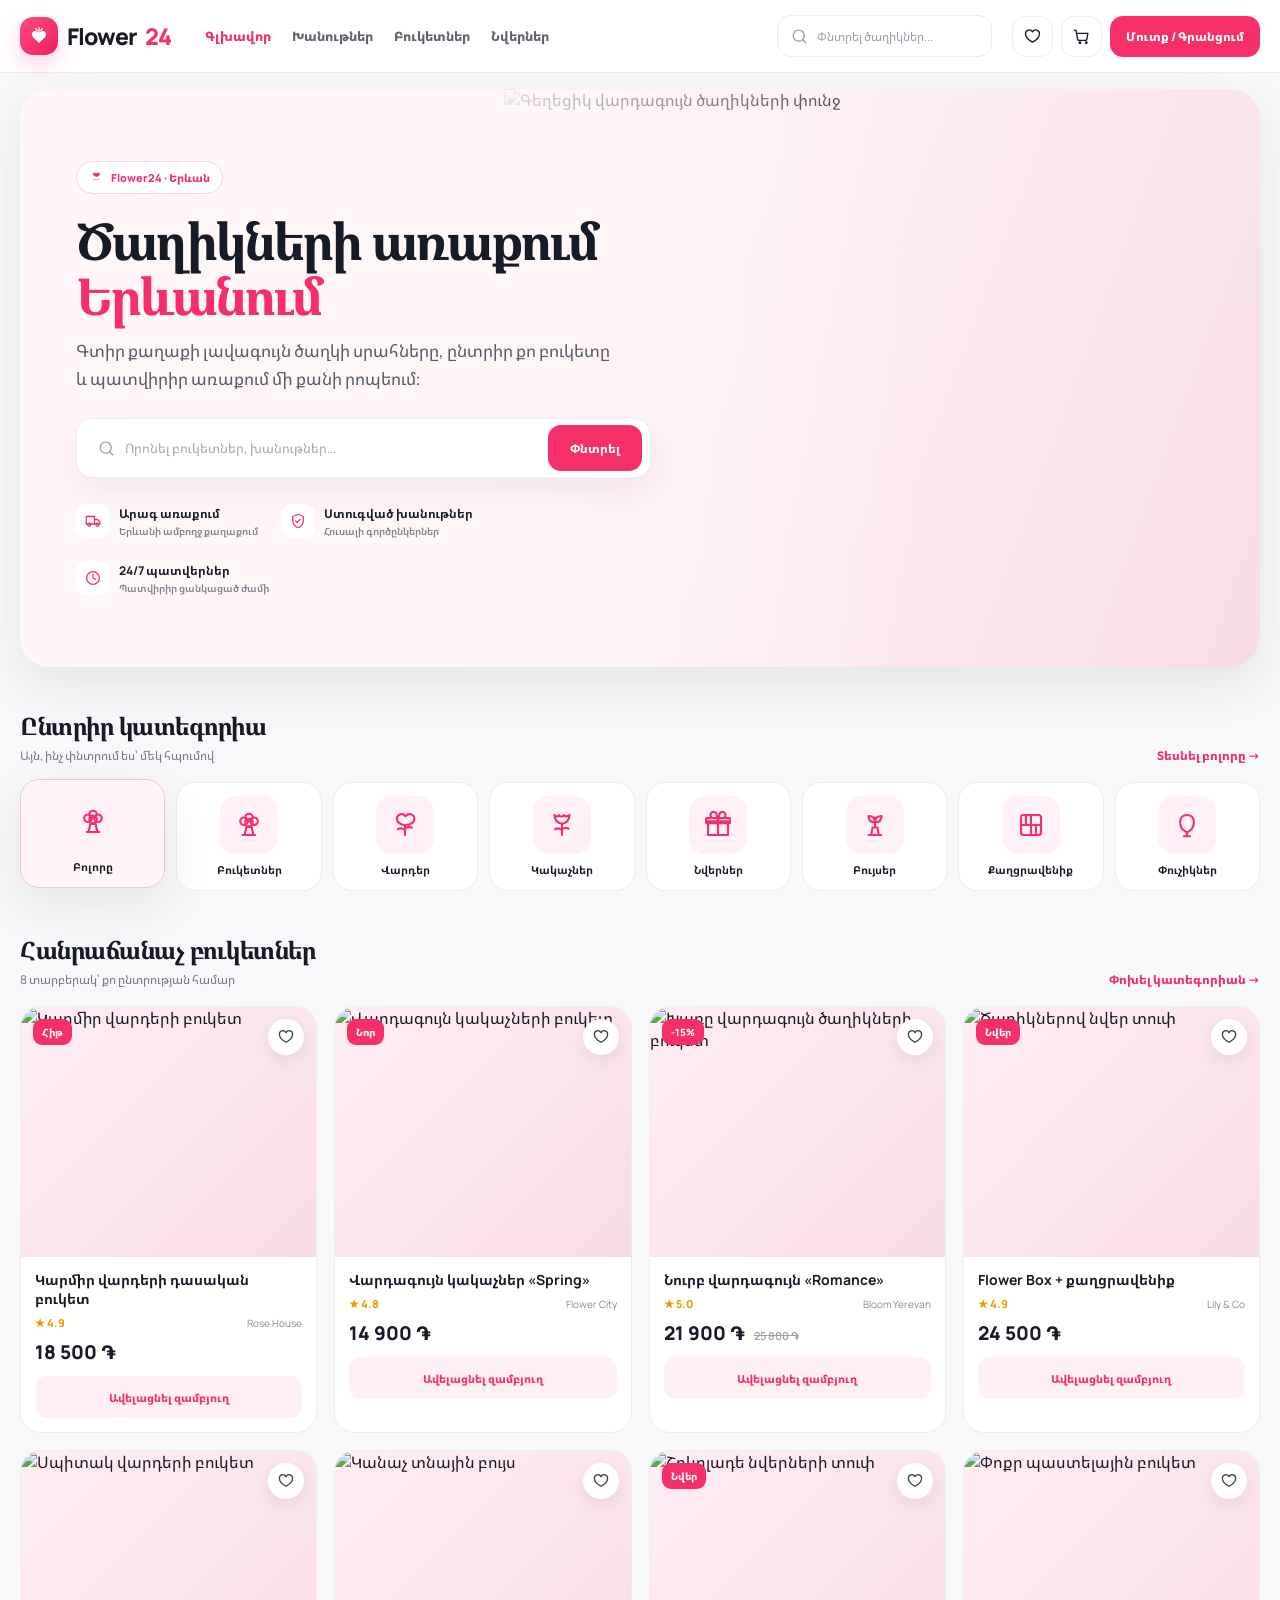
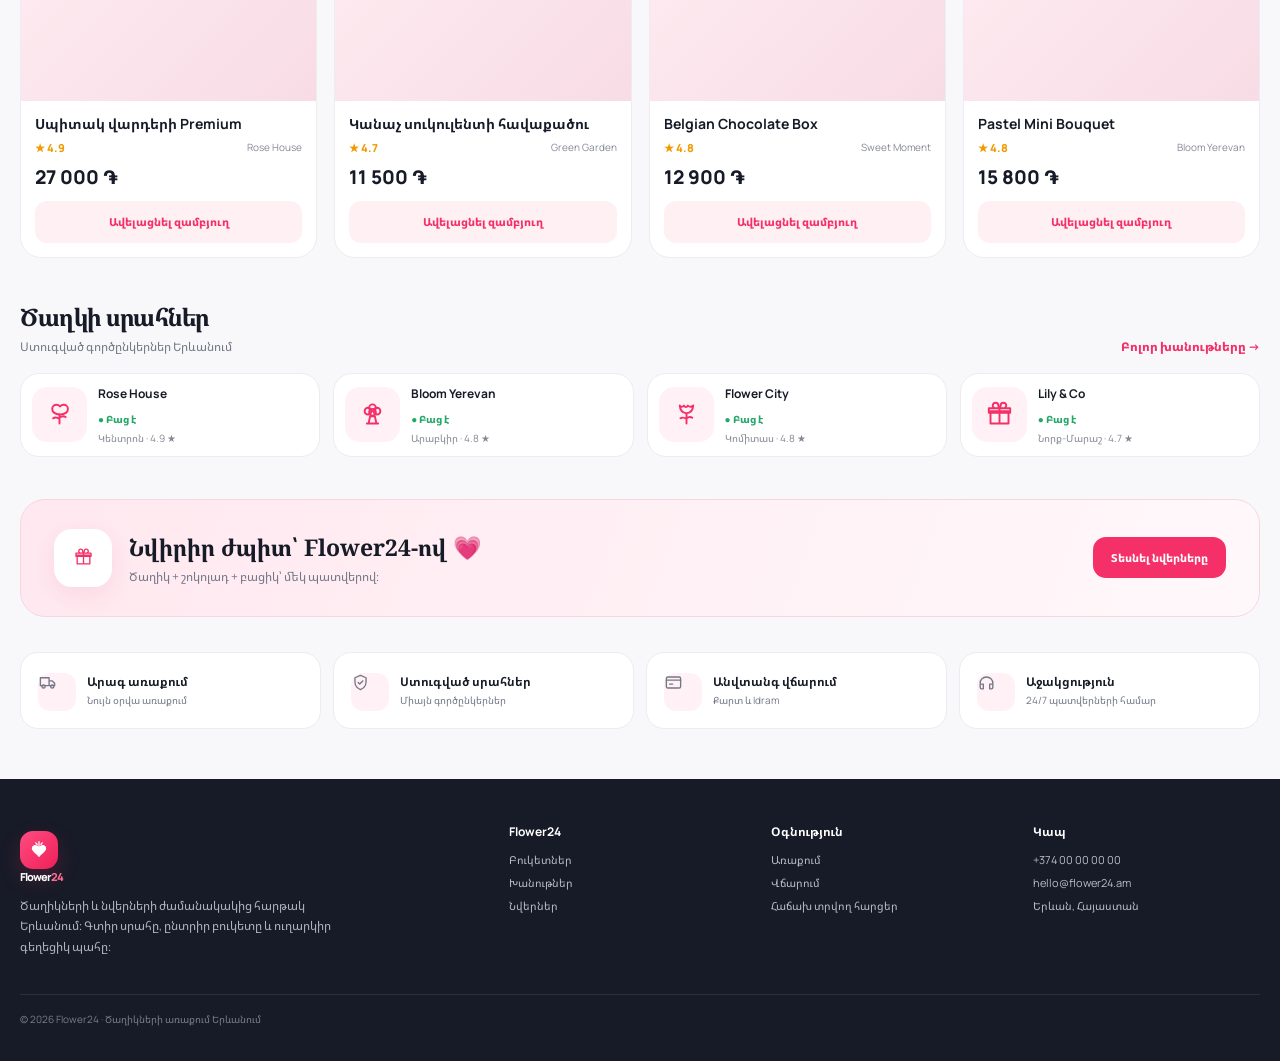
==== commit 43dbc126: "Integrate Flower24 custom icons and premium Armenian fonts" ====
--- a/index.html
+++ b/index.html
@@ -4,28 +4,25 @@
 <meta charset="utf-8">
 <meta name="viewport" content="width=device-width,initial-scale=1,viewport-fit=cover">
 <title>Flower24 — Ծաղիկների առաքում Երևանում</title>
-<meta name="description" content="Flower24 — գտիր ծաղիկներ, նվերներ և ծաղկի սրահներ Երևանում։ Պատվիրիր արագ առաքում։">
+<meta name="description" content="Flower24 — ծաղիկների և նվերների առաքում Երևանում։">
 <meta name="theme-color" content="#f52f68">
 <style>
-@import url('https://fonts.googleapis.com/css2?family=Manrope:wght@400;500;600;700;800&family=Noto+Sans+Armenian:wght@400;500;600;700;800&display=swap');
-:root{--pink:#f52f68;--pink2:#ff6f99;--ink:#171b27;--muted:#737887;--soft:#fff1f5;--line:#ececf1;--green:#24a768;--bg:#f8f8fa;--white:#fff;--shadow:0 18px 50px rgba(24,28,40,.09);--radius:22px}*{box-sizing:border-box}html{scroll-behavior:smooth}body{margin:0;background:var(--bg);color:var(--ink);font-family:Manrope,'Noto Sans Armenian',sans-serif;-webkit-font-smoothing:antialiased}button,input{font:inherit}button{cursor:pointer}a{text-decoration:none;color:inherit}.container{width:min(1240px,calc(100% - 32px));margin:auto}.sr-only{position:absolute;width:1px;height:1px;padding:0;margin:-1px;overflow:hidden;clip:rect(0,0,0,0);white-space:nowrap;border:0}.top{position:sticky;top:0;z-index:50;background:rgba(255,255,255,.94);backdrop-filter:blur(18px);border-bottom:1px solid var(--line)}.nav{height:72px;display:flex;align-items:center;gap:20px}.brand{display:flex;align-items:center;gap:9px;font-size:23px;font-weight:800;letter-spacing:-1px;white-space:nowrap}.brand-mark{width:38px;height:38px;border-radius:13px;background:linear-gradient(135deg,#ff4c80,#ef1f59);display:grid;place-items:center;color:#fff;box-shadow:0 9px 22px #f52f6833}.brand span:last-child{color:var(--pink)}.links{display:flex;gap:21px;margin-left:14px;font-size:13px;font-weight:800}.links a{color:#616572}.links a:hover,.links a.active{color:var(--pink)}.nav-search{margin-left:auto;width:215px;height:42px;border:1px solid var(--line);border-radius:14px;display:flex;align-items:center;gap:8px;padding:0 12px;color:#999eaa;font-size:12px}.nav-actions{display:flex;align-items:center;gap:8px}.icon-btn{width:41px;height:41px;border:1px solid var(--line);background:#fff;border-radius:13px;display:grid;place-items:center;color:var(--ink);position:relative}.icon-btn:hover{border-color:#f6c4d2;color:var(--pink)}.cart-badge{position:absolute;right:-4px;top:-5px;min-width:18px;height:18px;padding:0 5px;border-radius:99px;background:var(--pink);color:#fff;font-size:10px;font-weight:800;display:none;place-items:center}.login{height:41px;padding:0 16px;border:0;border-radius:13px;background:var(--pink);color:#fff;font-size:12px;font-weight:800}.hero{margin-top:16px;min-height:505px;border-radius:30px;overflow:hidden;position:relative;background:linear-gradient(110deg,#fff0f4 0%,#fff6f8 38%,#f7d9e3 100%);box-shadow:var(--shadow)}.hero:after{content:'';position:absolute;inset:0;background:linear-gradient(90deg,rgba(255,246,248,.99) 0%,rgba(255,246,248,.92) 36%,rgba(255,246,248,.12) 72%)}.hero-img{position:absolute;right:0;top:0;width:61%;height:100%;object-fit:cover;object-position:center}.hero-content{position:relative;z-index:2;width:58%;padding:72px 56px}.eyebrow{display:inline-flex;align-items:center;gap:7px;padding:8px 12px;border-radius:99px;background:#fff;border:1px solid #f5d5df;color:var(--pink);font-size:11px;font-weight:800}.hero h1{font-size:55px;line-height:1.03;letter-spacing:-3px;margin:19px 0 14px;max-width:620px}.hero h1 span{color:var(--pink)}.hero p{font-size:17px;line-height:1.65;color:#555b68;max-width:535px;margin:0 0 25px}.search{height:60px;max-width:575px;background:#fff;border-radius:17px;display:flex;align-items:center;padding:7px 8px 7px 18px;box-shadow:0 14px 35px #6b243014;border:1px solid #f1edf0}.search-icon{width:22px;color:#9da1ab;display:grid;place-items:center}.search input{border:0;outline:0;min-width:0;flex:1;background:transparent;font-size:13px;color:var(--ink);padding:0 8px}.search input::placeholder{color:#a4a7b0}.search button{border:0;background:var(--pink);color:#fff;height:46px;padding:0 22px;border-radius:13px;font-weight:800;font-size:12px}.benefits{display:flex;gap:23px;margin-top:26px;flex-wrap:wrap}.benefit{display:flex;gap:9px;align-items:center;font-size:12px;font-weight:800}.benefit-icon{width:31px;height:31px;border-radius:11px;background:#fff;color:var(--pink);display:grid;place-items:center}.benefit b{display:block;font-size:12px}.benefit small{display:block;color:#7c808b;font-weight:600;margin-top:2px;font-size:10px}.section{padding:42px 0 0}.section-head{display:flex;justify-content:space-between;align-items:end;margin-bottom:18px}.section h2{font-size:24px;letter-spacing:-.8px;margin:0}.section-sub{font-size:12px;color:var(--muted);margin:5px 0 0}.see{color:var(--pink);font-size:12px;font-weight:800}.cats{display:grid;grid-template-columns:repeat(8,1fr);gap:11px}.cat{border:1px solid var(--line);background:#fff;border-radius:19px;padding:12px 7px;text-align:center;transition:.2s;cursor:pointer}.cat:hover,.cat.active{transform:translateY(-3px);border-color:#f7c5d3;box-shadow:var(--shadow)}.cat.active{background:#fff5f7}.cat img{width:60px;height:60px;object-fit:cover;border-radius:16px;margin-bottom:7px}.cat strong{font-size:11px;display:block}.products{display:grid;grid-template-columns:repeat(4,1fr);gap:17px}.card{background:#fff;border:1px solid var(--line);border-radius:21px;overflow:hidden;position:relative;transition:.2s}.card:hover{transform:translateY(-4px);box-shadow:var(--shadow)}.photo{height:250px;position:relative;background:linear-gradient(135deg,#ffeef3,#f8dce5)}.photo img{width:100%;height:100%;object-fit:cover;display:block}.tag{position:absolute;top:12px;left:12px;background:var(--pink);color:#fff;padding:6px 9px;border-radius:9px;font-size:10px;font-weight:800}.heart{position:absolute;right:12px;top:12px;width:36px;height:36px;border:0;border-radius:50%;background:#fff;box-shadow:0 6px 18px #0001;display:grid;place-items:center;color:#3d414b}.heart.active{color:var(--pink);background:#fff1f5}.card-body{padding:14px}.card h3{font-size:14px;margin:0 0 6px;line-height:1.35}.meta{display:flex;justify-content:space-between;align-items:center;gap:8px}.rating{font-size:11px;color:#ef9b00;font-weight:800}.shop-name{font-size:10px;color:#858995}.price{font-size:19px;font-weight:800;margin-top:9px}.old{font-size:11px;color:#a0a2a8;text-decoration:line-through;margin-left:5px;font-weight:600}.add{width:100%;height:42px;margin-top:11px;border:0;border-radius:12px;background:#fff0f4;color:var(--pink);font-weight:800;font-size:11px}.add.added{background:var(--pink);color:#fff}.shops{display:grid;grid-template-columns:repeat(4,1fr);gap:13px}.shop{background:#fff;border:1px solid var(--line);border-radius:19px;padding:11px;display:flex;align-items:center;gap:11px}.shop img{width:55px;height:55px;border-radius:15px;object-fit:cover;background:#ffeef3}.shop h3{font-size:12px;margin:0 0 4px}.open{font-size:10px;color:var(--green);font-weight:800}.shop-meta{font-size:10px;color:#858995;margin-top:3px}.promo{margin-top:42px;background:linear-gradient(110deg,#ffe8ef,#fff8fa);border:1px solid #f7d6e1;border-radius:25px;padding:29px 33px;display:flex;align-items:center;justify-content:space-between;overflow:hidden}.promo-copy{display:flex;align-items:center;gap:17px}.promo-icon{width:58px;height:58px;border-radius:18px;background:#fff;color:var(--pink);display:grid;place-items:center;box-shadow:0 8px 25px #d72a5b18}.promo h2{margin:0 0 5px;font-size:23px}.promo p{margin:0;color:var(--muted);font-size:12px}.promo button{border:0;background:var(--pink);color:#fff;border-radius:13px;padding:13px 18px;font-weight:800;font-size:11px}.trust{display:grid;grid-template-columns:repeat(4,1fr);gap:12px;padding:35px 0}.trust-item{background:#fff;border:1px solid var(--line);border-radius:18px;padding:17px;display:flex;gap:11px;align-items:center}.trust-icon{width:38px;height:38px;border-radius:12px;background:#fff1f5;color:var(--pink);display:grid;place-items:center;flex:0 0 auto}.trust strong{display:block;font-size:12px}.trust span{display:block;color:var(--muted);font-size:10px;margin-top:3px}.footer{margin-top:15px;background:#171b27;color:#fff;padding:44px 0 35px}.footer-grid{display:grid;grid-template-columns:2fr 1fr 1fr 1fr;gap:35px}.footer .brand{color:#fff}.footer .brand span:last-child{color:#ff6b94}.footer p{color:#aeb3c0;line-height:1.7;font-size:12px;max-width:340px}.footer h4{margin:0 0 12px;font-size:12px}.footer a{display:block;color:#b8bdc8;font-size:11px;margin:8px 0}.copyright{border-top:1px solid #2a2f3b;margin-top:25px;padding-top:17px;color:#777e8b;font-size:10px}.mobile-nav{display:none}.empty{grid-column:1/-1;text-align:center;padding:45px 15px;background:#fff;border:1px dashed #ddd;border-radius:20px;color:var(--muted)}.empty strong{display:block;color:var(--ink);margin-bottom:5px}button:focus-visible,a:focus-visible,input:focus-visible{outline:3px solid #ffabc2;outline-offset:2px}
-@media(max-width:1050px){.links{display:none}.nav-search{margin-left:auto}.hero-content{width:63%}.hero h1{font-size:47px}.cats{grid-template-columns:repeat(4,1fr)}.products{grid-template-columns:repeat(3,1fr)}.shops{grid-template-columns:repeat(2,1fr)}}
-@media(max-width:760px){.container{width:min(100% - 20px,1240px)}.nav{height:62px}.brand{font-size:19px}.brand-mark{width:33px;height:33px;font-size:17px}.nav-search,.login{display:none}.nav-actions{margin-left:auto}.icon-btn{width:37px;height:37px}.hero{margin-top:10px;min-height:600px;border-radius:23px}.hero-img{width:100%;height:56%;top:auto;bottom:0}.hero:after{background:linear-gradient(180deg,rgba(255,246,248,1) 0%,rgba(255,246,248,.92) 34%,rgba(255,246,248,.12) 74%)}.hero-content{width:100%;padding:30px 20px}.hero h1{font-size:37px;letter-spacing:-1.8px;margin-top:15px}.hero p{font-size:14px;line-height:1.55}.search{height:53px}.search button{height:39px;padding:0 14px}.benefits{gap:11px;margin-top:18px}.benefit{flex:1;min-width:135px}.benefit small{font-size:9px}.section{padding-top:31px}.section h2{font-size:20px}.cats{display:flex;overflow-x:auto;scrollbar-width:none;gap:9px;padding:1px 1px 5px}.cats::-webkit-scrollbar{display:none}.cat{min-width:86px}.cat img{width:50px;height:50px}.products{grid-template-columns:repeat(2,1fr);gap:10px}.photo{height:190px}.card-body{padding:10px}.card h3{font-size:12px}.price{font-size:17px}.add{height:40px;font-size:10px}.shops{grid-template-columns:1fr 1fr}.shop{padding:9px}.shop img{width:45px;height:45px}.promo{margin-top:30px;padding:21px;display:block}.promo-copy{align-items:flex-start}.promo-icon{width:48px;height:48px}.promo h2{font-size:18px}.promo button{margin-top:16px;width:100%}.trust{grid-template-columns:1fr 1fr;padding:27px 0}.trust-item{padding:13px}.trust strong{font-size:10px}.footer-grid{grid-template-columns:1fr 1fr}.mobile-nav{position:fixed;display:flex;left:10px;right:10px;bottom:calc(9px + env(safe-area-inset-bottom));height:62px;background:rgba(255,255,255,.96);backdrop-filter:blur(18px);border:1px solid var(--line);box-shadow:0 12px 38px #0002;border-radius:19px;z-index:60;justify-content:space-around;align-items:center}.mobile-nav a{width:20%;text-align:center;font-size:9px;color:#777;font-weight:700}.mobile-nav a.active{color:var(--pink)}.mobile-nav svg{display:block;margin:0 auto 3px}.footer{padding-bottom:94px}}
-@media(max-width:420px){.hero h1{font-size:33px}.hero{min-height:585px}.benefit{min-width:125px}.benefit:nth-child(3){display:none}.products{gap:8px}.photo{height:175px}.shops{gap:8px}.shop h3{font-size:11px}}
+@import url('https://fonts.googleapis.com/css2?family=Manrope:wght@400;500;600;700;800&family=Noto+Sans+Armenian:wght@400;500;600;700;800&family=Noto+Serif+Armenian:wght@500;600;700&display=swap');
+:root{--pink:#f52f68;--ink:#171b27;--muted:#737887;--line:#ececf1;--green:#24a768;--bg:#f8f8fa;--shadow:0 18px 50px rgba(24,28,40,.09)}*{box-sizing:border-box}html{scroll-behavior:smooth}body{margin:0;background:var(--bg);color:var(--ink);font-family:'Manrope','Noto Sans Armenian',sans-serif;-webkit-font-smoothing:antialiased}button,input{font:inherit}button{cursor:pointer}a{text-decoration:none;color:inherit}.container{width:min(1240px,calc(100% - 32px));margin:auto}.sr-only{position:absolute;width:1px;height:1px;padding:0;margin:-1px;overflow:hidden;clip:rect(0,0,0,0);white-space:nowrap;border:0}.icon{width:19px;height:19px;fill:none;stroke:currentColor;stroke-width:1.7;stroke-linecap:round;stroke-linejoin:round}.icon.fill{fill:currentColor;stroke:none}.top{position:sticky;top:0;z-index:50;background:rgba(255,255,255,.94);backdrop-filter:blur(18px);border-bottom:1px solid var(--line)}.nav{height:72px;display:flex;align-items:center;gap:20px}.brand{display:flex;align-items:center;gap:9px;font-size:23px;font-weight:800;letter-spacing:-1px;white-space:nowrap}.brand-mark{width:38px;height:38px;border-radius:13px;background:linear-gradient(135deg,#ff4c80,#ef1f59);display:grid;place-items:center;color:#fff;box-shadow:0 9px 22px #f52f6833}.brand-mark .icon{width:22px;height:22px}.brand span:last-child{color:var(--pink)}.links{display:flex;gap:21px;margin-left:14px;font-size:13px;font-weight:800}.links a{color:#616572}.links a:hover,.links a.active{color:var(--pink)}.nav-search{margin-left:auto;width:215px;height:42px;border:1px solid var(--line);border-radius:14px;display:flex;align-items:center;gap:8px;padding:0 12px;color:#999eaa;font-size:12px}.nav-actions{display:flex;align-items:center;gap:8px}.icon-btn{width:41px;height:41px;border:1px solid var(--line);background:#fff;border-radius:13px;display:grid;place-items:center;color:var(--ink);position:relative}.icon-btn:hover{border-color:#f6c4d2;color:var(--pink)}.cart-badge{position:absolute;right:-4px;top:-5px;min-width:18px;height:18px;padding:0 5px;border-radius:99px;background:var(--pink);color:#fff;font-size:10px;font-weight:800;display:none;place-items:center}.login{height:41px;padding:0 16px;border:0;border-radius:13px;background:var(--pink);color:#fff;font-size:12px;font-weight:800}.hero{margin-top:16px;min-height:505px;border-radius:30px;overflow:hidden;position:relative;background:linear-gradient(110deg,#fff0f4,#fff6f8 38%,#f7d9e3);box-shadow:var(--shadow)}.hero:after{content:'';position:absolute;inset:0;background:linear-gradient(90deg,rgba(255,246,248,.99),rgba(255,246,248,.92) 36%,rgba(255,246,248,.12) 72%)}.hero-img{position:absolute;right:0;top:0;width:61%;height:100%;object-fit:cover}.hero-content{position:relative;z-index:2;width:58%;padding:72px 56px}.eyebrow{display:inline-flex;align-items:center;gap:7px;padding:8px 12px;border-radius:99px;background:#fff;border:1px solid #f5d5df;color:var(--pink);font-size:11px;font-weight:800}.eyebrow .icon{width:15px;height:15px}.hero h1{font-family:'Noto Serif Armenian','Noto Sans Armenian',serif;font-size:51px;line-height:1.08;letter-spacing:-2px;margin:19px 0 14px;max-width:620px}.hero h1 span{color:var(--pink)}.hero p{font-size:17px;line-height:1.65;color:#555b68;max-width:535px;margin:0 0 25px}.search{height:60px;max-width:575px;background:#fff;border-radius:17px;display:flex;align-items:center;padding:7px 8px 7px 18px;box-shadow:0 14px 35px #6b243014;border:1px solid #f1edf0}.search-icon{width:22px;color:#9da1ab;display:grid;place-items:center}.search input{border:0;outline:0;min-width:0;flex:1;background:transparent;font-size:13px;color:var(--ink);padding:0 8px}.search input::placeholder{color:#a4a7b0}.search button{border:0;background:var(--pink);color:#fff;height:46px;padding:0 22px;border-radius:13px;font-weight:800;font-size:12px}.benefits{display:flex;gap:23px;margin-top:26px;flex-wrap:wrap}.benefit{display:flex;gap:9px;align-items:center;font-size:12px;font-weight:800}.benefit-icon{width:34px;height:34px;border-radius:11px;background:#fff;color:var(--pink);display:grid;place-items:center}.benefit-icon .icon{width:18px;height:18px}.benefit b{display:block;font-size:12px}.benefit small{display:block;color:#7c808b;font-weight:600;margin-top:2px;font-size:10px}.section{padding:42px 0 0}.section-head{display:flex;justify-content:space-between;align-items:end;margin-bottom:18px}.section h2{font-family:'Noto Serif Armenian','Noto Sans Armenian',serif;font-size:24px;letter-spacing:-.5px;margin:0}.section-sub{font-size:12px;color:var(--muted);margin:5px 0 0}.see{color:var(--pink);font-size:12px;font-weight:800}.cats{display:grid;grid-template-columns:repeat(8,1fr);gap:11px}.cat{border:1px solid var(--line);background:#fff;border-radius:19px;padding:13px 7px;text-align:center;transition:.2s;cursor:pointer;color:var(--ink)}.cat:hover,.cat.active{transform:translateY(-3px);border-color:#f7c5d3;box-shadow:var(--shadow)}.cat.active{background:#fff5f7}.cat-icon{width:58px;height:58px;margin:0 auto 8px;border-radius:16px;background:#fff1f5;color:var(--pink);display:grid;place-items:center}.cat-icon .icon{width:30px;height:30px}.cat strong{font-size:11px;display:block}.products{display:grid;grid-template-columns:repeat(4,1fr);gap:17px}.card{background:#fff;border:1px solid var(--line);border-radius:21px;overflow:hidden;position:relative;transition:.2s}.card:hover{transform:translateY(-4px);box-shadow:var(--shadow)}.photo{height:250px;position:relative;background:linear-gradient(135deg,#ffeef3,#f8dce5)}.photo img{width:100%;height:100%;object-fit:cover;display:block}.tag{position:absolute;top:12px;left:12px;background:var(--pink);color:#fff;padding:6px 9px;border-radius:9px;font-size:10px;font-weight:800}.heart{position:absolute;right:12px;top:12px;width:36px;height:36px;border:0;border-radius:50%;background:#fff;box-shadow:0 6px 18px #0001;display:grid;place-items:center;color:#3d414b}.heart.active{color:var(--pink);background:#fff1f5}.heart .icon{width:18px;height:18px}.card-body{padding:14px}.card h3{font-size:14px;margin:0 0 6px;line-height:1.35}.meta{display:flex;justify-content:space-between;align-items:center;gap:8px}.rating{font-size:11px;color:#ef9b00;font-weight:800}.shop-name{font-size:10px;color:#858995}.price{font-size:19px;font-weight:800;margin-top:9px}.old{font-size:11px;color:#a0a2a8;text-decoration:line-through;margin-left:5px;font-weight:600}.add{width:100%;height:42px;margin-top:11px;border:0;border-radius:12px;background:#fff0f4;color:var(--pink);font-weight:800;font-size:11px}.add.added{background:var(--pink);color:#fff}.shops{display:grid;grid-template-columns:repeat(4,1fr);gap:13px}.shop{background:#fff;border:1px solid var(--line);border-radius:19px;padding:11px;display:flex;align-items:center;gap:11px}.shop-logo{width:55px;height:55px;border-radius:15px;background:#fff1f5;color:var(--pink);display:grid;place-items:center;flex:0 0 auto}.shop-logo .icon{width:27px;height:27px}.shop h3{font-size:12px;margin:0 0 4px}.open{font-size:10px;color:var(--green);font-weight:800}.shop-meta{font-size:10px;color:#858995;margin-top:3px}.promo{margin-top:42px;background:linear-gradient(110deg,#ffe8ef,#fff8fa);border:1px solid #f7d6e1;border-radius:25px;padding:29px 33px;display:flex;align-items:center;justify-content:space-between;overflow:hidden}.promo-copy{display:flex;align-items:center;gap:17px}.promo-icon{width:58px;height:58px;border-radius:18px;background:#fff;color:var(--pink);display:grid;place-items:center;box-shadow:0 8px 25px #d72a5b18}.promo h2{margin:0 0 5px;font-family:'Noto Serif Armenian',serif;font-size:23px}.promo p{margin:0;color:var(--muted);font-size:12px}.promo button{border:0;background:var(--pink);color:#fff;border-radius:13px;padding:13px 18px;font-weight:800;font-size:11px}.trust{display:grid;grid-template-columns:repeat(4,1fr);gap:12px;padding:35px 0}.trust-item{background:#fff;border:1px solid var(--line);border-radius:18px;padding:17px;display:flex;gap:11px;align-items:center}.trust-icon{width:38px;height:38px;border-radius:12px;background:#fff1f5;color:var(--pink);display:grid;place-items:center;flex:0 0 auto}.trust-icon .icon{width:19px;height:19px}.trust strong{display:block;font-size:12px}.trust span{display:block;color:var(--muted);font-size:10px;margin-top:3px}.footer{margin-top:15px;background:#171b27;color:#fff;padding:44px 0 35px}.footer-grid{display:grid;grid-template-columns:2fr 1fr 1fr 1fr;gap:35px}.footer .brand{color:#fff}.footer .brand span:last-child{color:#ff6b94}.footer p{color:#aeb3c0;line-height:1.7;font-size:12px;max-width:340px}.footer h4{margin:0 0 12px;font-size:12px}.footer a{display:block;color:#b8bdc8;font-size:11px;margin:8px 0}.copyright{border-top:1px solid #2a2f3b;margin-top:25px;padding-top:17px;color:#777e8b;font-size:10px}.mobile-nav{display:none}.mobile-nav .icon{display:block;margin:0 auto 3px;width:18px;height:18px}.empty{grid-column:1/-1;text-align:center;padding:45px 15px;background:#fff;border:1px dashed #ddd;border-radius:20px;color:var(--muted)}.empty strong{display:block;color:var(--ink);margin-bottom:5px}button:focus-visible,a:focus-visible,input:focus-visible{outline:3px solid #ffabc2;outline-offset:2px}@media(max-width:1050px){.links{display:none}.nav-search{margin-left:auto}.hero-content{width:63%}.hero h1{font-size:45px}.cats{grid-template-columns:repeat(4,1fr)}.products{grid-template-columns:repeat(3,1fr)}.shops{grid-template-columns:repeat(2,1fr)}}@media(max-width:760px){.container{width:min(100% - 20px,1240px)}.nav{height:62px}.brand{font-size:19px}.brand-mark{width:33px;height:33px}.nav-search,.login{display:none}.nav-actions{margin-left:auto}.icon-btn{width:37px;height:37px}.hero{margin-top:10px;min-height:600px;border-radius:23px}.hero-img{width:100%;height:56%;top:auto;bottom:0}.hero:after{background:linear-gradient(180deg,rgba(255,246,248,1),rgba(255,246,248,.92) 34%,rgba(255,246,248,.12) 74%)}.hero-content{width:100%;padding:30px 20px}.hero h1{font-size:35px;letter-spacing:-1px;margin-top:15px}.hero p{font-size:14px;line-height:1.55}.search{height:53px}.search button{height:39px;padding:0 14px}.benefits{gap:11px;margin-top:18px}.benefit{flex:1;min-width:135px}.benefit small{font-size:9px}.section{padding-top:31px}.section h2{font-size:20px}.cats{display:flex;overflow-x:auto;scrollbar-width:none;gap:9px;padding:1px 1px 5px}.cats::-webkit-scrollbar{display:none}.cat{min-width:86px}.cat-icon{width:50px;height:50px}.cat-icon .icon{width:26px;height:26px}.products{grid-template-columns:repeat(2,1fr);gap:10px}.photo{height:190px}.card-body{padding:10px}.card h3{font-size:12px}.price{font-size:17px}.add{height:40px;font-size:10px}.shops{grid-template-columns:1fr 1fr}.shop{padding:9px}.shop-logo{width:45px;height:45px}.promo{margin-top:30px;padding:21px;display:block}.promo-copy{align-items:flex-start}.promo-icon{width:48px;height:48px}.promo h2{font-size:18px}.promo button{margin-top:16px;width:100%}.trust{grid-template-columns:1fr 1fr;padding:27px 0}.trust-item{padding:13px}.trust strong{font-size:10px}.footer-grid{grid-template-columns:1fr 1fr}.mobile-nav{position:fixed;display:flex;left:10px;right:10px;bottom:calc(9px + env(safe-area-inset-bottom));height:62px;background:rgba(255,255,255,.96);backdrop-filter:blur(18px);border:1px solid var(--line);box-shadow:0 12px 38px #0002;border-radius:19px;z-index:60;justify-content:space-around;align-items:center}.mobile-nav a{width:20%;text-align:center;font-size:9px;color:#777;font-weight:700}.mobile-nav a.active{color:var(--pink)}.footer{padding-bottom:94px}}@media(max-width:420px){.hero h1{font-size:31px}.hero{min-height:585px}.benefit{min-width:125px}.benefit:nth-child(3){display:none}.products{gap:8px}.photo{height:175px}.shops{gap:8px}.shop h3{font-size:11px}}
 </style>
 </head>
 <body>
-<header class="top"><div class="container nav"><a class="brand" href="#home" aria-label="Flower24 գլխավոր էջ"><span class="brand-mark">✿</span>Flower<span>24</span></a><nav class="links" aria-label="Գլխավոր նավիգացիա"><a class="active" href="#home">Գլխավոր</a><a href="#shops">Խանութներ</a><a href="#products">Բուկետներ</a><a href="#gifts">Նվերներ</a></nav><div class="nav-search" aria-hidden="true"><span>⌕</span> Փնտրել ծաղիկներ...</div><div class="nav-actions"><button class="icon-btn" type="button" aria-label="Ընտրվածներ" data-scroll="products"><svg width="18" height="18" viewBox="0 0 24 24" fill="none" stroke="currentColor" stroke-width="1.9"><path d="M20.8 8.7c0 5.5-8.8 10.3-8.8 10.3S3.2 14.2 3.2 8.7A4.7 4.7 0 0 1 12 6.1a4.7 4.7 0 0 1 8.8 2.6Z"/></svg></button><button class="icon-btn" type="button" aria-label="Զամբյուղ" data-scroll="products"><svg width="18" height="18" viewBox="0 0 24 24" fill="none" stroke="currentColor" stroke-width="1.9"><path d="M3 4h2l2.1 11.2a2 2 0 0 0 2 1.7h7.7a2 2 0 0 0 2-1.7L20 8H6"/><circle cx="10" cy="20" r="1"/><circle cx="18" cy="20" r="1"/></svg><span class="cart-badge">0</span></button><button class="login" type="button" data-login>Մուտք / Գրանցում</button></div></div></header>
-<main id="home" class="container"><section class="hero" aria-label="Flower24 գլխավոր առաջարկ"><img class="hero-img" src="https://images.unsplash.com/photo-1523438885200-e635ba2c371e?auto=format&fit=crop&w=1400&q=85" alt="Գեղեցիկ վարդագույն ծաղիկների փունջ" loading="eager"><div class="hero-content"><div class="eyebrow">🌷 Flower24 · Երևան</div><h1>Ծաղիկների առաքում <span>Երևանում</span></h1><p>Գտիր քաղաքի լավագույն ծաղկի սրահները, ընտրիր քո բուկետը և պատվիրիր առաքում մի քանի րոպեում։</p><form class="search" id="searchForm"><span class="search-icon"><svg width="19" height="19" viewBox="0 0 24 24" fill="none" stroke="currentColor" stroke-width="2"><circle cx="11" cy="11" r="7"/><path d="m20 20-4-4"/></svg></span><label class="sr-only" for="searchInput">Որոնել</label><input id="searchInput" type="search" placeholder="Որոնել բուկետներ, խանութներ..." autocomplete="off"><button type="submit">Փնտրել</button></form><div class="benefits"><div class="benefit"><span class="benefit-icon">↗</span><div><b>Արագ առաքում</b><small>Երևանի ամբողջ քաղաքում</small></div></div><div class="benefit"><span class="benefit-icon">✓</span><div><b>Ստուգված խանութներ</b><small>Հուսալի գործընկերներ</small></div></div><div class="benefit"><span class="benefit-icon">24</span><div><b>24/7 պատվերներ</b><small>Պատվիրիր ցանկացած ժամի</small></div></div></div></div></section>
-<section class="section" id="categories"><div class="section-head"><div><h2>Ընտրիր կատեգորիա</h2><p class="section-sub">Այն, ինչ փնտրում ես՝ մեկ հպումով</p></div><a class="see" href="#products">Տեսնել բոլորը →</a></div><div class="cats" id="categoryList"><button class="cat active" type="button" data-category="all"><img src="https://images.unsplash.com/photo-1490750967868-88aa4486c946?auto=format&fit=crop&w=200&q=80" alt="Բոլորը"><strong>Բոլորը</strong></button><button class="cat" type="button" data-category="bouquet"><img src="https://images.unsplash.com/photo-1487070183336-b863922373d4?auto=format&fit=crop&w=200&q=80" alt="Բուկետներ"><strong>Բուկետներ</strong></button><button class="cat" type="button" data-category="rose"><img src="https://images.unsplash.com/photo-1495231916356-a86217efff12?auto=format&fit=crop&w=200&q=80" alt="Վարդեր"><strong>Վարդեր</strong></button><button class="cat" type="button" data-category="tulip"><img src="https://images.unsplash.com/photo-1520763185298-1b434c919102?auto=format&fit=crop&w=200&q=80" alt="Կակաչներ"><strong>Կակաչներ</strong></button><button class="cat" type="button" data-category="gift"><img src="https://images.unsplash.com/photo-1513201099705-a9746e1e201f?auto=format&fit=crop&w=200&q=80" alt="Նվերներ"><strong>Նվերներ</strong></button><button class="cat" type="button" data-category="plant"><img src="https://images.unsplash.com/photo-1459411621453-7b03977f4bfc?auto=format&fit=crop&w=200&q=80" alt="Բույսեր"><strong>Բույսեր</strong></button><button class="cat" type="button" data-category="chocolate"><img src="https://images.unsplash.com/photo-1549007994-cb92caebd54b?auto=format&fit=crop&w=200&q=80" alt="Շոկոլադներ"><strong>Քաղցրավենիք</strong></button><button class="cat" type="button" data-category="balloon"><img src="https://images.unsplash.com/photo-1530103862676-de8c9debad1d?auto=format&fit=crop&w=200&q=80" alt="Փուչիկներ"><strong>Փուչիկներ</strong></button></div></section>
-<section class="section" id="products"><div class="section-head"><div><h2>Հանրաճանաչ բուկետներ</h2><p class="section-sub" id="resultText">Ընտրված ծաղիկները Երևանում</p></div><a class="see" href="#categories">Փոխել կատեգորիան →</a></div><div class="products" id="productGrid"><article class="card" data-category="rose" data-search="կարմիր վարդեր դասական նվեր"><div class="photo"><img src="https://images.unsplash.com/photo-1494336934272-fc0a4c6f0f65?auto=format&fit=crop&w=800&q=85" alt="Կարմիր վարդերի բուկետ" loading="lazy"><span class="tag">Հիթ</span><button class="heart" type="button" aria-label="Ավելացնել ընտրվածների մեջ">♡</button></div><div class="card-body"><h3>Կարմիր վարդերի դասական բուկետ</h3><div class="meta"><span class="rating">★ 4.9</span><span class="shop-name">Rose House</span></div><div class="price">18 500 ֏</div><button class="add" type="button">Ավելացնել զամբյուղ</button></div></article><article class="card" data-category="tulip" data-search="վարդագույն կակաչներ գարուն"><div class="photo"><img src="https://images.unsplash.com/photo-1520763185298-1b434c919102?auto=format&fit=crop&w=800&q=85" alt="Վարդագույն կակաչների բուկետ" loading="lazy"><span class="tag">Նոր</span><button class="heart" type="button" aria-label="Ավելացնել ընտրվածների մեջ">♡</button></div><div class="card-body"><h3>Վարդագույն կակաչներ «Spring»</h3><div class="meta"><span class="rating">★ 4.8</span><span class="shop-name">Flower City</span></div><div class="price">14 900 ֏</div><button class="add" type="button">Ավելացնել զամբյուղ</button></div></article><article class="card" data-category="bouquet" data-search="նուրբ վարդագույն բուկետ խառը ծաղիկներ"><div class="photo"><img src="https://images.unsplash.com/photo-1507504031003-b417219a0fde?auto=format&fit=crop&w=800&q=85" alt="Խառը վարդագույն ծաղիկների բուկետ" loading="lazy"><span class="tag">-15%</span><button class="heart" type="button" aria-label="Ավելացնել ընտրվածների մեջ">♡</button></div><div class="card-body"><h3>Նուրբ վարդագույն «Romance»</h3><div class="meta"><span class="rating">★ 5.0</span><span class="shop-name">Bloom Yerevan</span></div><div class="price">21 900 ֏ <span class="old">25 800 ֏</span></div><button class="add" type="button">Ավելացնել զամբյուղ</button></div></article><article class="card" data-category="gift" data-search="նվեր տուփ ծաղիկ շոկոլադ teddy"><div class="photo"><img src="https://images.unsplash.com/photo-1513201099705-a9746e1e201f?auto=format&fit=crop&w=800&q=85" alt="Ծաղիկներով նվեր տուփ" loading="lazy"><span class="tag">Նվեր</span><button class="heart" type="button" aria-label="Ավելացնել ընտրվածների մեջ">♡</button></div><div class="card-body"><h3>Flower Box + քաղցրավենիք</h3><div class="meta"><span class="rating">★ 4.9</span><span class="shop-name">Lily & Co</span></div><div class="price">24 500 ֏</div><button class="add" type="button">Ավելացնել զամբյուղ</button></div></article><article class="card" data-category="rose" data-search="սպիտակ վարդեր premium"><div class="photo"><img src="https://images.unsplash.com/photo-1518709594023-6eab9bab7b23?auto=format&fit=crop&w=800&q=85" alt="Սպիտակ վարդերի բուկետ" loading="lazy"><button class="heart" type="button" aria-label="Ավելացնել ընտրվածների մեջ">♡</button></div><div class="card-body"><h3>Սպիտակ վարդերի Premium</h3><div class="meta"><span class="rating">★ 4.9</span><span class="shop-name">Rose House</span></div><div class="price">27 000 ֏</div><button class="add" type="button">Ավելացնել զամբյուղ</button></div></article><article class="card" data-category="plant" data-search="սուկուլենտ բույս տուն նվեր"><div class="photo"><img src="https://images.unsplash.com/photo-1459411621453-7b03977f4bfc?auto=format&fit=crop&w=800&q=85" alt="Կանաչ տնային բույս" loading="lazy"><button class="heart" type="button" aria-label="Ավելացնել ընտրվածների մեջ">♡</button></div><div class="card-body"><h3>Կանաչ սուկուլենտի հավաքածու</h3><div class="meta"><span class="rating">★ 4.7</span><span class="shop-name">Green Garden</span></div><div class="price">11 500 ֏</div><button class="add" type="button">Ավելացնել զամբյուղ</button></div></article><article class="card" data-category="chocolate" data-search="շոկոլադ կոնֆետ քաղցրավենիք նվեր"><div class="photo"><img src="https://images.unsplash.com/photo-1549007994-cb92caebd54b?auto=format&fit=crop&w=800&q=85" alt="Շոկոլադե նվերների տուփ" loading="lazy"><span class="tag">Նվեր</span><button class="heart" type="button" aria-label="Ավելացնել ընտրվածների մեջ">♡</button></div><div class="card-body"><h3>Belgian Chocolate Box</h3><div class="meta"><span class="rating">★ 4.8</span><span class="shop-name">Sweet Moment</span></div><div class="price">12 900 ֏</div><button class="add" type="button">Ավելացնել զամբյուղ</button></div></article><article class="card" data-category="bouquet" data-search="փոքր բուկետ pastel flowers"><div class="photo"><img src="https://images.unsplash.com/photo-1523694576729-dc99e6d3e3d1?auto=format&fit=crop&w=800&q=85" alt="Փոքր պաստելային բուկետ" loading="lazy"><button class="heart" type="button" aria-label="Ավելացնել ընտրվածների մեջ">♡</button></div><div class="card-body"><h3>Pastel Mini Bouquet</h3><div class="meta"><span class="rating">★ 4.8</span><span class="shop-name">Bloom Yerevan</span></div><div class="price">15 800 ֏</div><button class="add" type="button">Ավելացնել զամբյուղ</button></div></article></div></section>
-<section class="section" id="shops"><div class="section-head"><div><h2>Ծաղկի սրահներ</h2><p class="section-sub">Ստուգված գործընկերներ Երևանում</p></div><a class="see" href="#shops">Բոլոր խանութները →</a></div><div class="shops"><article class="shop"><img src="https://images.unsplash.com/photo-1490750967868-88aa4486c946?auto=format&fit=crop&w=200&q=80" alt="Rose House"><div><h3>Rose House</h3><span class="open">● Բաց է</span><div class="shop-meta">Կենտրոն · 4.9 ★</div></div></article><article class="shop"><img src="https://images.unsplash.com/photo-1487070183336-b863922373d4?auto=format&fit=crop&w=200&q=80" alt="Bloom Yerevan"><div><h3>Bloom Yerevan</h3><span class="open">● Բաց է</span><div class="shop-meta">Արաբկիր · 4.8 ★</div></div></article><article class="shop"><img src="https://images.unsplash.com/photo-1495231916356-a86217efff12?auto=format&fit=crop&w=200&q=80" alt="Flower City"><div><h3>Flower City</h3><span class="open">● Բաց է</span><div class="shop-meta">Կոմիտաս · 4.8 ★</div></div></article><article class="shop"><img src="https://images.unsplash.com/photo-1513201099705-a9746e1e201f?auto=format&fit=crop&w=200&q=80" alt="Lily & Co"><div><h3>Lily & Co</h3><span class="open">● Բաց է</span><div class="shop-meta">Նորք-Մարաշ · 4.7 ★</div></div></article></div></section>
-<section class="promo" id="gifts"><div class="promo-copy"><div class="promo-icon"><svg width="27" height="27" viewBox="0 0 24 24" fill="none" stroke="currentColor" stroke-width="1.7"><path d="M20 12v8a1 1 0 0 1-1 1H5a1 1 0 0 1-1-1v-8M2 7h20v5H2zM12 7v14M12 7H7.5A2.5 2.5 0 1 1 10 4.5C10 6 12 7 12 7Zm0 0h4.5A2.5 2.5 0 1 0 14 4.5C14 6 12 7 12 7Z"/></svg></div><div><h2>Նվիրիր ժպիտ՝ Flower24-ով 💗</h2><p>Ծաղիկ + շոկոլադ + բացիկ՝ մեկ պատվերով։</p></div></div><button type="button" data-scroll="products">Տեսնել նվերները</button></section>
-<section class="trust" id="about"><div class="trust-item"><span class="trust-icon">↗</span><div><strong>Արագ առաքում</strong><span>Նույն օրվա առաքում</span></div></div><div class="trust-item"><span class="trust-icon">✓</span><div><strong>Ստուգված սրահներ</strong><span>Միայն գործընկերներ</span></div></div><div class="trust-item"><span class="trust-icon">₿</span><div><strong>Անվտանգ վճարում</strong><span>Քարտ և Idram</span></div></div><div class="trust-item"><span class="trust-icon">24</span><div><strong>Աջակցություն</strong><span>24/7 պատվերների համար</span></div></div></section></main>
-<footer class="footer"><div class="container"><div class="footer-grid"><div><a class="brand" href="#home"><span class="brand-mark">✿</span>Flower<span>24</span></a><p>Ծաղիկների և նվերների ժամանակակից հարթակ Երևանում։ Գտիր սրահը, ընտրիր բուկետը և ուղարկիր գեղեցիկ պահը։</p></div><div><h4>Flower24</h4><a href="#products">Բուկետներ</a><a href="#shops">Խանութներ</a><a href="#gifts">Նվերներ</a></div><div><h4>Օգնություն</h4><a href="#">Առաքում</a><a href="#">Վճարում</a><a href="#">Հաճախ տրվող հարցեր</a></div><div><h4>Կապ</h4><a href="tel:+37400000000">+374 00 00 00 00</a><a href="mailto:hello@flower24.am">hello@flower24.am</a><a href="#">Երևան, Հայաստան</a></div></div><div class="copyright">© 2026 Flower24 · Ծաղիկների առաքում Երևանում</div></div></footer>
-<nav class="mobile-nav" aria-label="Բջջային նավիգացիա"><a class="active" href="#home">Գլխավոր</a><a href="#categories">Կատեգորիա</a><a href="#products">Զամբյուղ</a><a href="#shops">Սրահներ</a><a href="#" data-login>Պրոֆիլ</a></nav>
+<header class="top"><div class="container nav"><a class="brand" href="#home" aria-label="Flower24 գլխավոր էջ"><span class="brand-mark"><svg class="icon fill"><use href="assets/icons/flower24-icons.svg#logo"/></svg></span>Flower<span>24</span></a><nav class="links" aria-label="Գլխավոր նավիգացիա"><a class="active" href="#home">Գլխավոր</a><a href="#shops">Խանութներ</a><a href="#products">Բուկետներ</a><a href="#gifts">Նվերներ</a></nav><div class="nav-search"><svg class="icon"><use href="assets/icons/flower24-icons.svg#search"/></svg>Փնտրել ծաղիկներ...</div><div class="nav-actions"><button class="icon-btn" type="button" aria-label="Ընտրվածներ" data-scroll="products"><svg class="icon"><use href="assets/icons/flower24-icons.svg#heart"/></svg></button><button class="icon-btn" type="button" aria-label="Զամբյուղ" data-scroll="products"><svg class="icon"><use href="assets/icons/flower24-icons.svg#cart"/></svg><span class="cart-badge">0</span></button><button class="login" type="button" data-login>Մուտք / Գրանցում</button></div></div></header>
+<main id="home" class="container"><section class="hero"><img class="hero-img" src="https://images.unsplash.com/photo-1523438885200-e635ba2c371e?auto=format&fit=crop&w=1400&q=85" alt="Գեղեցիկ վարդագույն ծաղիկների փունջ"><div class="hero-content"><div class="eyebrow"><svg class="icon fill"><use href="assets/icons/flower24-icons.svg#tulip"/></svg>Flower24 · Երևան</div><h1>Ծաղիկների առաքում <span>Երևանում</span></h1><p>Գտիր քաղաքի լավագույն ծաղկի սրահները, ընտրիր քո բուկետը և պատվիրիր առաքում մի քանի րոպեում։</p><form class="search" id="searchForm"><span class="search-icon"><svg class="icon"><use href="assets/icons/flower24-icons.svg#search"/></svg></span><label class="sr-only" for="searchInput">Որոնել</label><input id="searchInput" type="search" placeholder="Որոնել բուկետներ, խանութներ..." autocomplete="off"><button type="submit">Փնտրել</button></form><div class="benefits"><div class="benefit"><span class="benefit-icon"><svg class="icon"><use href="assets/icons/flower24-icons.svg#truck"/></svg></span><div><b>Արագ առաքում</b><small>Երևանի ամբողջ քաղաքում</small></div></div><div class="benefit"><span class="benefit-icon"><svg class="icon"><use href="assets/icons/flower24-icons.svg#shield"/></svg></span><div><b>Ստուգված խանութներ</b><small>Հուսալի գործընկերներ</small></div></div><div class="benefit"><span class="benefit-icon"><svg class="icon"><use href="assets/icons/flower24-icons.svg#clock"/></svg></span><div><b>24/7 պատվերներ</b><small>Պատվիրիր ցանկացած ժամի</small></div></div></div></div></section>
+<section class="section" id="categories"><div class="section-head"><div><h2>Ընտրիր կատեգորիա</h2><p class="section-sub">Այն, ինչ փնտրում ես՝ մեկ հպումով</p></div><a class="see" href="#products">Տեսնել բոլորը →</a></div><div class="cats" id="categoryList"><button class="cat active" data-category="all"><span class="cat-icon"><svg class="icon"><use href="assets/icons/flower24-icons.svg#bouquet"/></svg></span><strong>Բոլորը</strong></button><button class="cat" data-category="bouquet"><span class="cat-icon"><svg class="icon"><use href="assets/icons/flower24-icons.svg#bouquet"/></svg></span><strong>Բուկետներ</strong></button><button class="cat" data-category="rose"><span class="cat-icon"><svg class="icon"><use href="assets/icons/flower24-icons.svg#rose"/></svg></span><strong>Վարդեր</strong></button><button class="cat" data-category="tulip"><span class="cat-icon"><svg class="icon"><use href="assets/icons/flower24-icons.svg#tulip"/></svg></span><strong>Կակաչներ</strong></button><button class="cat" data-category="gift"><span class="cat-icon"><svg class="icon"><use href="assets/icons/flower24-icons.svg#gift"/></svg></span><strong>Նվերներ</strong></button><button class="cat" data-category="plant"><span class="cat-icon"><svg class="icon"><use href="assets/icons/flower24-icons.svg#plant"/></svg></span><strong>Բույսեր</strong></button><button class="cat" data-category="chocolate"><span class="cat-icon"><svg class="icon"><use href="assets/icons/flower24-icons.svg#chocolate"/></svg></span><strong>Քաղցրավենիք</strong></button><button class="cat" data-category="balloon"><span class="cat-icon"><svg class="icon"><use href="assets/icons/flower24-icons.svg#balloon"/></svg></span><strong>Փուչիկներ</strong></button></div></section>
+<section class="section" id="products"><div class="section-head"><div><h2>Հանրաճանաչ բուկետներ</h2><p class="section-sub" id="resultText">Ընտրված ծաղիկները Երևանում</p></div><a class="see" href="#categories">Փոխել կատեգորիան →</a></div><div class="products" id="productGrid"><article class="card" data-category="rose" data-search="կարմիր վարդեր դասական նվեր"><div class="photo"><img src="https://images.unsplash.com/photo-1494336934272-fc0a4c6f0f65?auto=format&fit=crop&w=800&q=85" alt="Կարմիր վարդերի բուկետ" loading="lazy"><span class="tag">Հիթ</span><button class="heart" type="button" aria-label="Ավելացնել ընտրվածների մեջ"><svg class="icon"><use href="assets/icons/flower24-icons.svg#heart"/></svg></button></div><div class="card-body"><h3>Կարմիր վարդերի դասական բուկետ</h3><div class="meta"><span class="rating">★ 4.9</span><span class="shop-name">Rose House</span></div><div class="price">18 500 ֏</div><button class="add">Ավելացնել զամբյուղ</button></div></article><article class="card" data-category="tulip" data-search="վարդագույն կակաչներ գարուն"><div class="photo"><img src="https://images.unsplash.com/photo-1520763185298-1b434c919102?auto=format&fit=crop&w=800&q=85" alt="Վարդագույն կակաչների բուկետ" loading="lazy"><span class="tag">Նոր</span><button class="heart" type="button" aria-label="Ավելացնել ընտրվածների մեջ"><svg class="icon"><use href="assets/icons/flower24-icons.svg#heart"/></svg></button></div><div class="card-body"><h3>Վարդագույն կակաչներ «Spring»</h3><div class="meta"><span class="rating">★ 4.8</span><span class="shop-name">Flower City</span></div><div class="price">14 900 ֏</div><button class="add">Ավելացնել զամբյուղ</button></div></article><article class="card" data-category="bouquet" data-search="նուրբ վարդագույն բուկետ խառը ծաղիկներ"><div class="photo"><img src="https://images.unsplash.com/photo-1507504031003-b417219a0fde?auto=format&fit=crop&w=800&q=85" alt="Խառը վարդագույն ծաղիկների բուկետ" loading="lazy"><span class="tag">-15%</span><button class="heart" type="button" aria-label="Ավելացնել ընտրվածների մեջ"><svg class="icon"><use href="assets/icons/flower24-icons.svg#heart"/></svg></button></div><div class="card-body"><h3>Նուրբ վարդագույն «Romance»</h3><div class="meta"><span class="rating">★ 5.0</span><span class="shop-name">Bloom Yerevan</span></div><div class="price">21 900 ֏ <span class="old">25 800 ֏</span></div><button class="add">Ավելացնել զամբյուղ</button></div></article><article class="card" data-category="gift" data-search="նվեր տուփ ծաղիկ շոկոլադ teddy"><div class="photo"><img src="https://images.unsplash.com/photo-1513201099705-a9746e1e201f?auto=format&fit=crop&w=800&q=85" alt="Ծաղիկներով նվեր տուփ" loading="lazy"><span class="tag">Նվեր</span><button class="heart" type="button" aria-label="Ավելացնել ընտրվածների մեջ"><svg class="icon"><use href="assets/icons/flower24-icons.svg#heart"/></svg></button></div><div class="card-body"><h3>Flower Box + քաղցրավենիք</h3><div class="meta"><span class="rating">★ 4.9</span><span class="shop-name">Lily & Co</span></div><div class="price">24 500 ֏</div><button class="add">Ավելացնել զամբյուղ</button></div></article><article class="card" data-category="rose" data-search="սպիտակ վարդեր premium"><div class="photo"><img src="https://images.unsplash.com/photo-1518709594023-6eab9bab7b23?auto=format&fit=crop&w=800&q=85" alt="Սպիտակ վարդերի բուկետ" loading="lazy"><button class="heart" type="button" aria-label="Ավելացնել ընտրվածների մեջ"><svg class="icon"><use href="assets/icons/flower24-icons.svg#heart"/></svg></button></div><div class="card-body"><h3>Սպիտակ վարդերի Premium</h3><div class="meta"><span class="rating">★ 4.9</span><span class="shop-name">Rose House</span></div><div class="price">27 000 ֏</div><button class="add">Ավելացնել զամբյուղ</button></div></article><article class="card" data-category="plant" data-search="սուկուլենտ բույս տուն նվեր"><div class="photo"><img src="https://images.unsplash.com/photo-1459411621453-7b03977f4bfc?auto=format&fit=crop&w=800&q=85" alt="Կանաչ տնային բույս" loading="lazy"><button class="heart" type="button" aria-label="Ավելացնել ընտրվածների մեջ"><svg class="icon"><use href="assets/icons/flower24-icons.svg#heart"/></svg></button></div><div class="card-body"><h3>Կանաչ սուկուլենտի հավաքածու</h3><div class="meta"><span class="rating">★ 4.7</span><span class="shop-name">Green Garden</span></div><div class="price">11 500 ֏</div><button class="add">Ավելացնել զամբյուղ</button></div></article><article class="card" data-category="chocolate" data-search="շոկոլադ կոնֆետ քաղցրավենիք նվեր"><div class="photo"><img src="https://images.unsplash.com/photo-1549007994-cb92caebd54b?auto=format&fit=crop&w=800&q=85" alt="Շոկոլադե նվերների տուփ" loading="lazy"><span class="tag">Նվեր</span><button class="heart" type="button" aria-label="Ավելացնել ընտրվածների մեջ"><svg class="icon"><use href="assets/icons/flower24-icons.svg#heart"/></svg></button></div><div class="card-body"><h3>Belgian Chocolate Box</h3><div class="meta"><span class="rating">★ 4.8</span><span class="shop-name">Sweet Moment</span></div><div class="price">12 900 ֏</div><button class="add">Ավելացնել զամբյուղ</button></div></article><article class="card" data-category="bouquet" data-search="փոքր բուկետ pastel flowers"><div class="photo"><img src="https://images.unsplash.com/photo-1523694576729-dc99e6d3e3d1?auto=format&fit=crop&w=800&q=85" alt="Փոքր պաստելային բուկետ" loading="lazy"><button class="heart" type="button" aria-label="Ավելացնել ընտրվածների մեջ"><svg class="icon"><use href="assets/icons/flower24-icons.svg#heart"/></svg></button></div><div class="card-body"><h3>Pastel Mini Bouquet</h3><div class="meta"><span class="rating">★ 4.8</span><span class="shop-name">Bloom Yerevan</span></div><div class="price">15 800 ֏</div><button class="add">Ավելացնել զամբյուղ</button></div></article></div></section>
+<section class="section" id="shops"><div class="section-head"><div><h2>Ծաղկի սրահներ</h2><p class="section-sub">Ստուգված գործընկերներ Երևանում</p></div><a class="see" href="#shops">Բոլոր խանութները →</a></div><div class="shops"><article class="shop"><span class="shop-logo"><svg class="icon"><use href="assets/icons/flower24-icons.svg#rose"/></svg></span><div><h3>Rose House</h3><span class="open">● Բաց է</span><div class="shop-meta">Կենտրոն · 4.9 ★</div></div></article><article class="shop"><span class="shop-logo"><svg class="icon"><use href="assets/icons/flower24-icons.svg#bouquet"/></svg></span><div><h3>Bloom Yerevan</h3><span class="open">● Բաց է</span><div class="shop-meta">Արաբկիր · 4.8 ★</div></div></article><article class="shop"><span class="shop-logo"><svg class="icon"><use href="assets/icons/flower24-icons.svg#tulip"/></svg></span><div><h3>Flower City</h3><span class="open">● Բաց է</span><div class="shop-meta">Կոմիտաս · 4.8 ★</div></div></article><article class="shop"><span class="shop-logo"><svg class="icon"><use href="assets/icons/flower24-icons.svg#gift"/></svg></span><div><h3>Lily & Co</h3><span class="open">● Բաց է</span><div class="shop-meta">Նորք-Մարաշ · 4.7 ★</div></div></article></div></section>
+<section class="promo" id="gifts"><div class="promo-copy"><div class="promo-icon"><svg class="icon"><use href="assets/icons/flower24-icons.svg#gift"/></svg></div><div><h2>Նվիրիր ժպիտ՝ Flower24-ով 💗</h2><p>Ծաղիկ + շոկոլադ + բացիկ՝ մեկ պատվերով։</p></div></div><button data-scroll="products">Տեսնել նվերները</button></section>
+<section class="trust" id="about"><div class="trust-item"><span class="trust-icon"><svg class="icon"><use href="assets/icons/flower24-icons.svg#truck"/></svg></span><div><strong>Արագ առաքում</strong><span>Նույն օրվա առաքում</span></div></div><div class="trust-item"><span class="trust-icon"><svg class="icon"><use href="assets/icons/flower24-icons.svg#shield"/></svg></span><div><strong>Ստուգված սրահներ</strong><span>Միայն գործընկերներ</span></div></div><div class="trust-item"><span class="trust-icon"><svg class="icon"><use href="assets/icons/flower24-icons.svg#payment"/></svg></span><div><strong>Անվտանգ վճարում</strong><span>Քարտ և Idram</span></div></div><div class="trust-item"><span class="trust-icon"><svg class="icon"><use href="assets/icons/flower24-icons.svg#support"/></svg></span><div><strong>Աջակցություն</strong><span>24/7 պատվերների համար</span></div></div></section></main>
+<footer class="footer"><div class="container"><div class="footer-grid"><div><a class="brand" href="#home"><span class="brand-mark"><svg class="icon fill"><use href="assets/icons/flower24-icons.svg#logo"/></svg></span>Flower<span>24</span></a><p>Ծաղիկների և նվերների ժամանակակից հարթակ Երևանում։ Գտիր սրահը, ընտրիր բուկետը և ուղարկիր գեղեցիկ պահը։</p></div><div><h4>Flower24</h4><a href="#products">Բուկետներ</a><a href="#shops">Խանութներ</a><a href="#gifts">Նվերներ</a></div><div><h4>Օգնություն</h4><a href="#">Առաքում</a><a href="#">Վճարում</a><a href="#">Հաճախ տրվող հարցեր</a></div><div><h4>Կապ</h4><a href="tel:+37400000000">+374 00 00 00 00</a><a href="mailto:hello@flower24.am">hello@flower24.am</a><a href="#">Երևան, Հայաստան</a></div></div><div class="copyright">© 2026 Flower24 · Ծաղիկների առաքում Երևանում</div></div></footer>
+<nav class="mobile-nav"><a class="active" href="#home"><svg class="icon fill"><use href="assets/icons/flower24-icons.svg#logo"/></svg>Գլխավոր</a><a href="#categories"><svg class="icon"><use href="assets/icons/flower24-icons.svg#bouquet"/></svg>Կատեգորիա</a><a href="#products"><svg class="icon"><use href="assets/icons/flower24-icons.svg#cart"/></svg>Զամբյուղ</a><a href="#shops"><svg class="icon"><use href="assets/icons/flower24-icons.svg#rose"/></svg>Սրահներ</a><a href="#" data-login><svg class="icon"><use href="assets/icons/flower24-icons.svg#user"/></svg>Պրոֆիլ</a></nav>
 <script>
-(function(){const grid=document.getElementById('productGrid'),input=document.getElementById('searchInput'),form=document.getElementById('searchForm'),result=document.getElementById('resultText');const cards=[...document.querySelectorAll('.card')],cats=[...document.querySelectorAll('.cat')],badge=document.querySelector('.cart-badge');let cart=0,activeCategory='all';function filter(){const q=input.value.trim().toLowerCase();let shown=0;cards.forEach(card=>{const okCat=activeCategory==='all'||card.dataset.category===activeCategory;const okText=!q||((card.dataset.search+' '+card.querySelector('h3').textContent).toLowerCase().includes(q));const show=okCat&&okText;card.hidden=!show;if(show)shown++});let empty=grid.querySelector('.empty');if(!shown){if(!empty){empty=document.createElement('div');empty.className='empty';empty.innerHTML='<strong>Ոչինչ չգտանք 😔</strong><span>Փորձիր այլ բառ կամ ընտրիր մեկ այլ կատեգորիա։</span>';grid.appendChild(empty)}empty.hidden=false}else if(empty)empty.hidden=true;result.textContent=shown+' տարբերակ՝ քո ընտրության համար'}cats.forEach(cat=>cat.addEventListener('click',()=>{cats.forEach(x=>x.classList.remove('active'));cat.classList.add('active');activeCategory=cat.dataset.category;filter();document.getElementById('products').scrollIntoView({behavior:'smooth',block:'start'})}));input.addEventListener('input',filter);form.addEventListener('submit',e=>{e.preventDefault();filter();document.getElementById('products').scrollIntoView({behavior:'smooth',block:'start'})});document.querySelectorAll('.heart').forEach(btn=>btn.addEventListener('click',()=>{btn.classList.toggle('active');btn.textContent=btn.classList.contains('active')?'♥':'♡'}));document.querySelectorAll('.add').forEach(btn=>btn.addEventListener('click',()=>{if(btn.classList.contains('added'))return;cart++;badge.textContent=cart;badge.style.display='grid';btn.classList.add('added');btn.textContent='✓ Ավելացվեց';setTimeout(()=>{btn.textContent='Ավելացնել ևս'},1200)}));document.querySelectorAll('[data-scroll]').forEach(btn=>btn.addEventListener('click',()=>document.getElementById(btn.dataset.scroll)?.scrollIntoView({behavior:'smooth'})));document.querySelectorAll('[data-login]').forEach(btn=>btn.addEventListener('click',e=>{e.preventDefault();alert('Flower24 — մուտք և գրանցում շուտով հասանելի կլինի։')}));document.querySelectorAll('.mobile-nav a').forEach(a=>a.addEventListener('click',()=>{document.querySelectorAll('.mobile-nav a').forEach(x=>x.classList.remove('active'));a.classList.add('active')}));filter()})();
+(()=>{const grid=document.querySelector('#productGrid'),input=document.querySelector('#searchInput'),form=document.querySelector('#searchForm'),result=document.querySelector('#resultText'),cards=[...document.querySelectorAll('.card')],cats=[...document.querySelectorAll('.cat')],badge=document.querySelector('.cart-badge');let cart=0,active='all';function filter(){const q=input.value.trim().toLowerCase();let shown=0;cards.forEach(c=>{const okCat=active==='all'||c.dataset.category===active;const okText=!q||(`${c.dataset.search} ${c.querySelector('h3').textContent}`).toLowerCase().includes(q);c.hidden=!(okCat&&okText);if(okCat&&okText)shown++});let empty=grid.querySelector('.empty');if(!shown){if(!empty){empty=document.createElement('div');empty.className='empty';empty.innerHTML='<strong>Ոչինչ չգտանք 😔</strong><span>Փորձիր այլ բառ կամ ընտրիր մեկ այլ կատեգորիա։</span>';grid.appendChild(empty)}empty.hidden=false}else if(empty)empty.hidden=true;result.textContent=`${shown} տարբերակ՝ քո ընտրության համար`}cats.forEach(c=>c.addEventListener('click',()=>{cats.forEach(x=>x.classList.remove('active'));c.classList.add('active');active=c.dataset.category;filter();document.querySelector('#products').scrollIntoView({behavior:'smooth'})}));input.addEventListener('input',filter);form.addEventListener('submit',e=>{e.preventDefault();filter();document.querySelector('#products').scrollIntoView({behavior:'smooth'})});document.querySelectorAll('.heart').forEach(b=>b.addEventListener('click',()=>{b.classList.toggle('active')}));document.querySelectorAll('.add').forEach(b=>b.addEventListener('click',()=>{if(b.classList.contains('added'))return;cart++;badge.textContent=cart;badge.style.display='grid';b.classList.add('added');b.textContent='✓ Ավելացվեց';setTimeout(()=>b.textContent='Ավելացնել ևս',1200)}));document.querySelectorAll('[data-scroll]').forEach(b=>b.addEventListener('click',()=>document.getElementById(b.dataset.scroll)?.scrollIntoView({behavior:'smooth'})));document.querySelectorAll('[data-login]').forEach(b=>b.addEventListener('click',e=>{e.preventDefault();alert('Flower24 — մուտք և գրանցում շուտով հասանելի կլինի։')}));document.querySelectorAll('.mobile-nav a').forEach(a=>a.addEventListener('click',()=>{document.querySelectorAll('.mobile-nav a').forEach(x=>x.classList.remove('active'));a.classList.add('active')}));filter()})();
 </script>
 </body>
 </html>
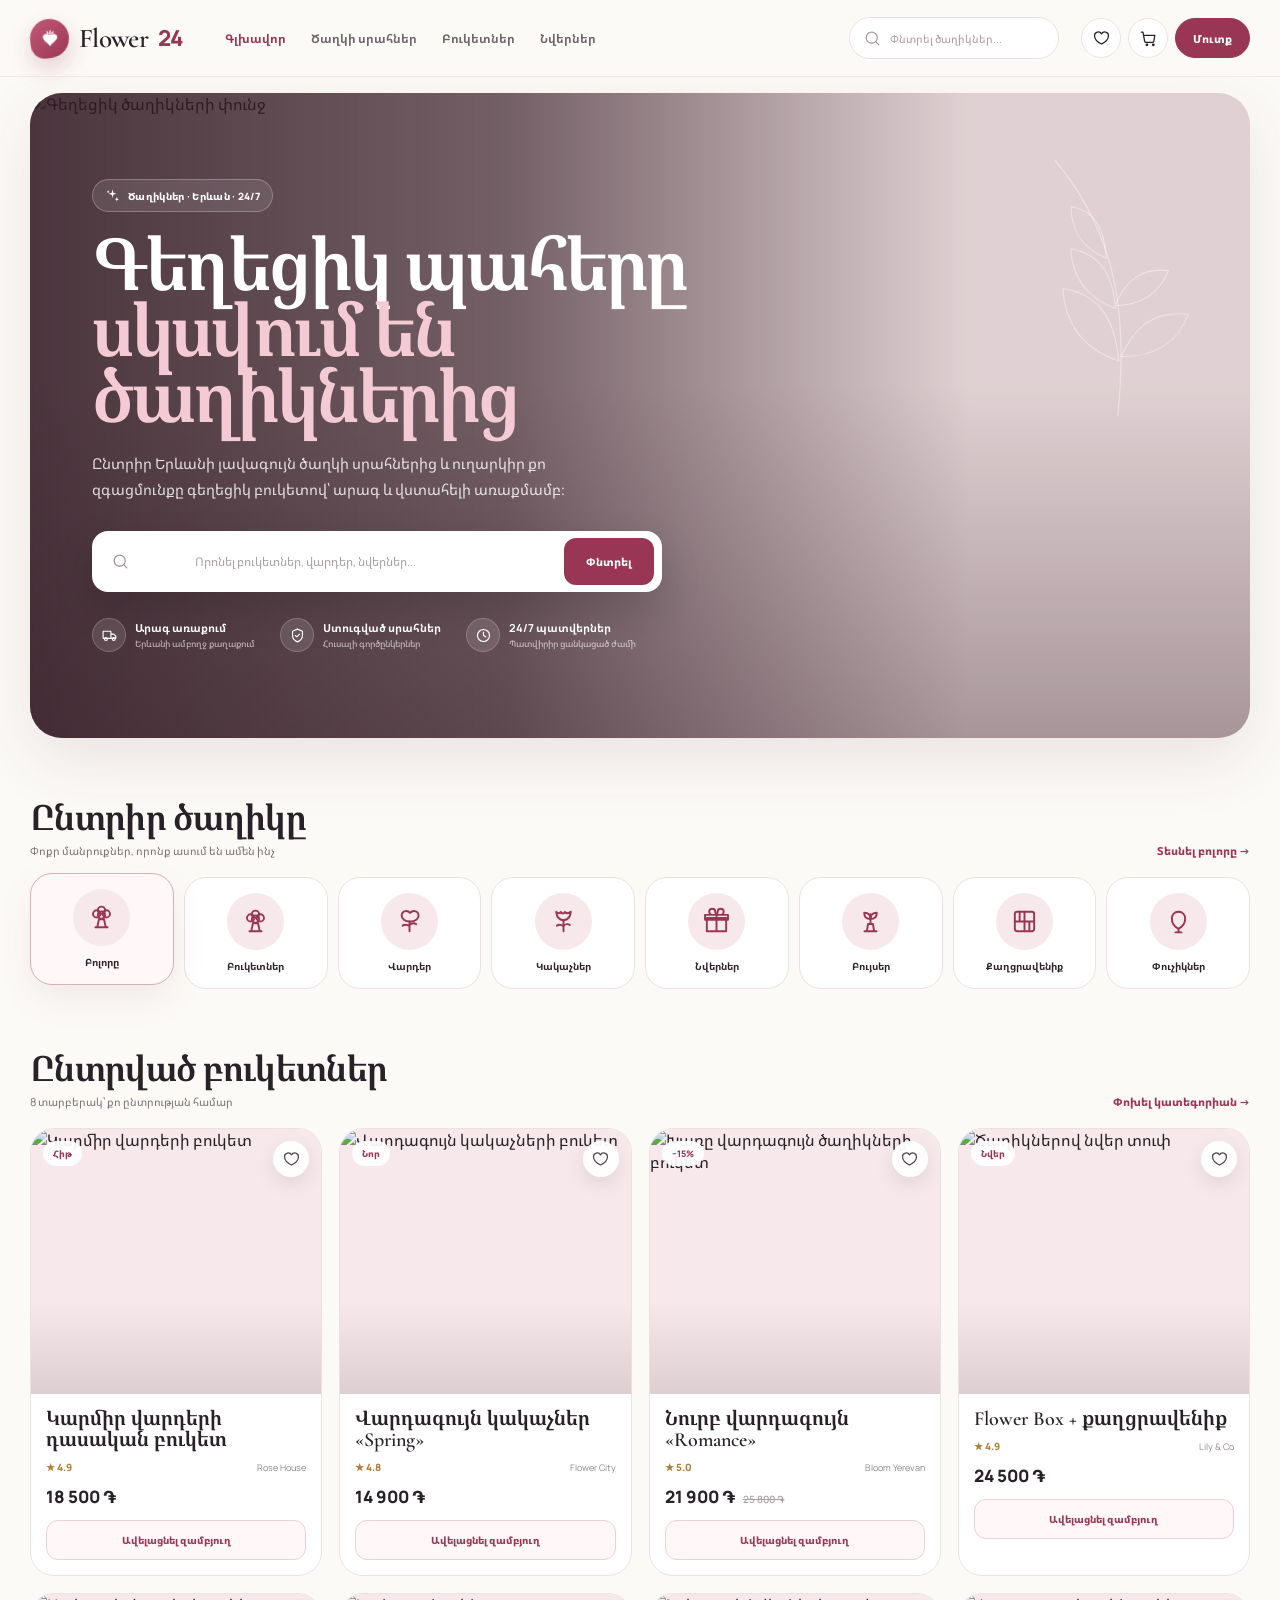
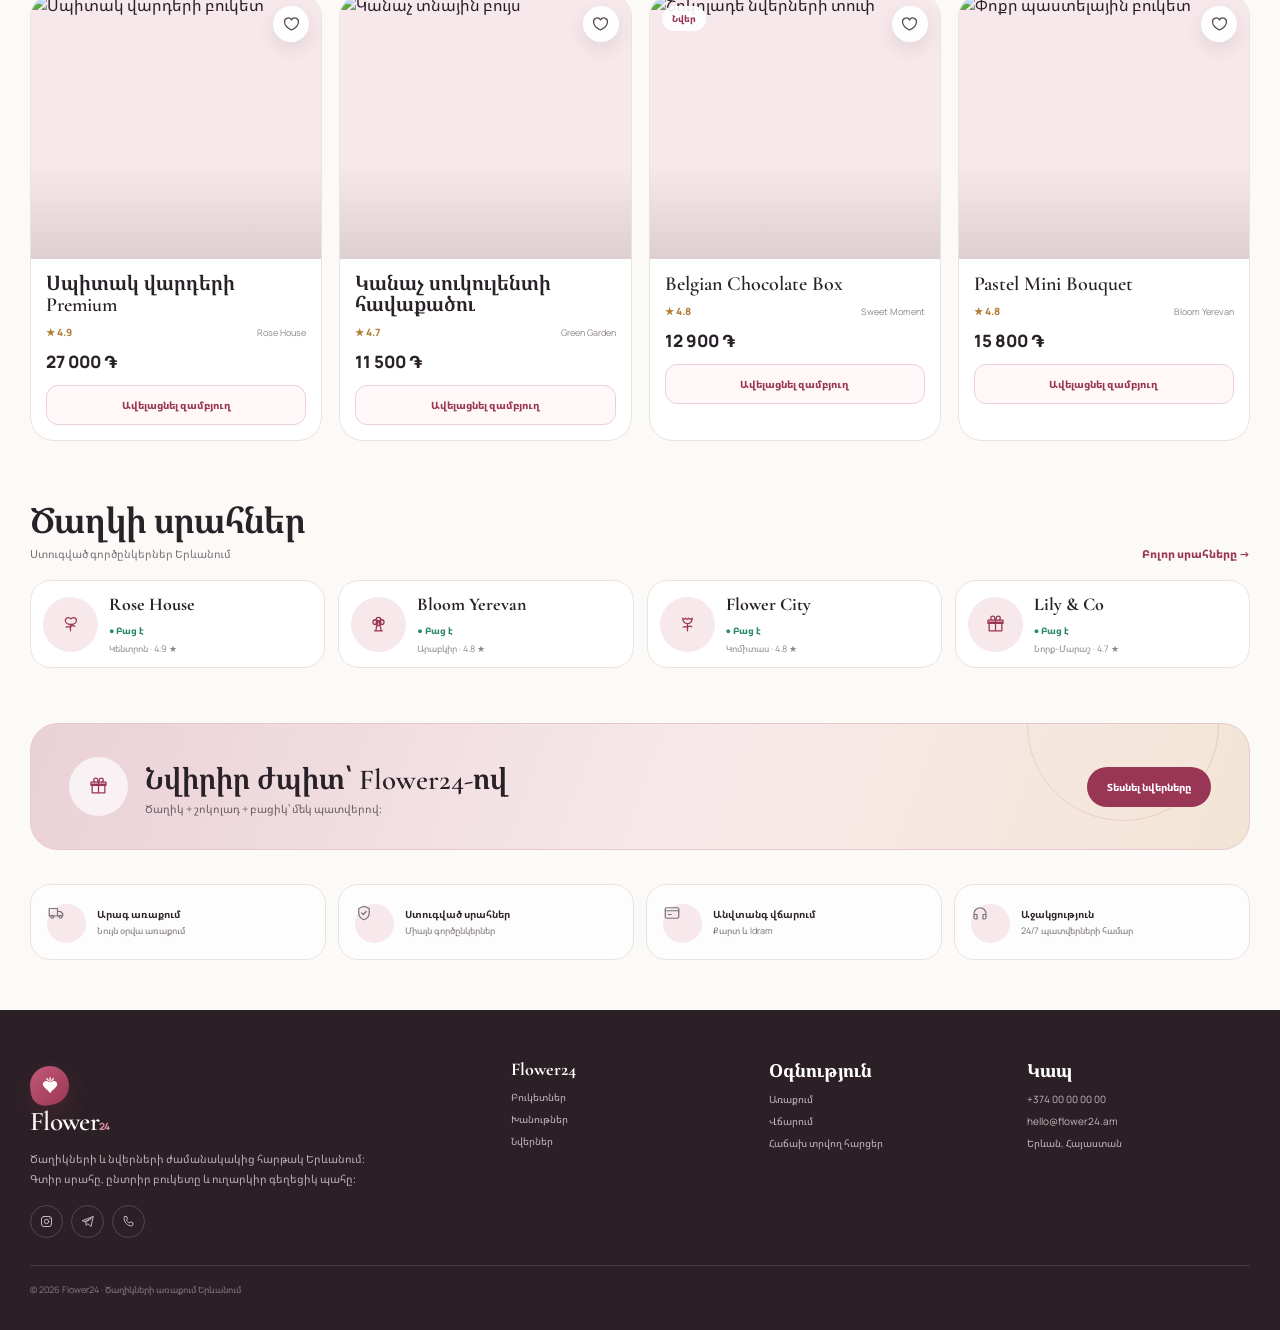
==== commit 48676e4d: "feat: redesign Flower24 as luxury florist homepage" ====
--- a/index.html
+++ b/index.html
@@ -4,25 +4,42 @@
 <meta charset="utf-8">
 <meta name="viewport" content="width=device-width,initial-scale=1,viewport-fit=cover">
 <title>Flower24 — Ծաղիկների առաքում Երևանում</title>
-<meta name="description" content="Flower24 — ծաղիկների և նվերների առաքում Երևանում։">
-<meta name="theme-color" content="#f52f68">
+<meta name="description" content="Flower24 — premium ծաղիկներ, բուկետներ և նվերներ՝ առաքմամբ Երևանում։">
+<meta name="theme-color" content="#8f3150">
+<link rel="preconnect" href="https://fonts.googleapis.com">
+<link rel="preconnect" href="https://fonts.gstatic.com" crossorigin>
+<link href="https://fonts.googleapis.com/css2?family=Cormorant+Garamond:wght@500;600;700&family=Manrope:wght@400;500;600;700;800&family=Noto+Sans+Armenian:wght@400;500;600;700;800&family=Noto+Serif+Armenian:wght@500;600;700&display=swap" rel="stylesheet">
 <style>
-@import url('https://fonts.googleapis.com/css2?family=Manrope:wght@400;500;600;700;800&family=Noto+Sans+Armenian:wght@400;500;600;700;800&family=Noto+Serif+Armenian:wght@500;600;700&display=swap');
-:root{--pink:#f52f68;--ink:#171b27;--muted:#737887;--line:#ececf1;--green:#24a768;--bg:#f8f8fa;--shadow:0 18px 50px rgba(24,28,40,.09)}*{box-sizing:border-box}html{scroll-behavior:smooth}body{margin:0;background:var(--bg);color:var(--ink);font-family:'Manrope','Noto Sans Armenian',sans-serif;-webkit-font-smoothing:antialiased}button,input{font:inherit}button{cursor:pointer}a{text-decoration:none;color:inherit}.container{width:min(1240px,calc(100% - 32px));margin:auto}.sr-only{position:absolute;width:1px;height:1px;padding:0;margin:-1px;overflow:hidden;clip:rect(0,0,0,0);white-space:nowrap;border:0}.icon{width:19px;height:19px;fill:none;stroke:currentColor;stroke-width:1.7;stroke-linecap:round;stroke-linejoin:round}.icon.fill{fill:currentColor;stroke:none}.top{position:sticky;top:0;z-index:50;background:rgba(255,255,255,.94);backdrop-filter:blur(18px);border-bottom:1px solid var(--line)}.nav{height:72px;display:flex;align-items:center;gap:20px}.brand{display:flex;align-items:center;gap:9px;font-size:23px;font-weight:800;letter-spacing:-1px;white-space:nowrap}.brand-mark{width:38px;height:38px;border-radius:13px;background:linear-gradient(135deg,#ff4c80,#ef1f59);display:grid;place-items:center;color:#fff;box-shadow:0 9px 22px #f52f6833}.brand-mark .icon{width:22px;height:22px}.brand span:last-child{color:var(--pink)}.links{display:flex;gap:21px;margin-left:14px;font-size:13px;font-weight:800}.links a{color:#616572}.links a:hover,.links a.active{color:var(--pink)}.nav-search{margin-left:auto;width:215px;height:42px;border:1px solid var(--line);border-radius:14px;display:flex;align-items:center;gap:8px;padding:0 12px;color:#999eaa;font-size:12px}.nav-actions{display:flex;align-items:center;gap:8px}.icon-btn{width:41px;height:41px;border:1px solid var(--line);background:#fff;border-radius:13px;display:grid;place-items:center;color:var(--ink);position:relative}.icon-btn:hover{border-color:#f6c4d2;color:var(--pink)}.cart-badge{position:absolute;right:-4px;top:-5px;min-width:18px;height:18px;padding:0 5px;border-radius:99px;background:var(--pink);color:#fff;font-size:10px;font-weight:800;display:none;place-items:center}.login{height:41px;padding:0 16px;border:0;border-radius:13px;background:var(--pink);color:#fff;font-size:12px;font-weight:800}.hero{margin-top:16px;min-height:505px;border-radius:30px;overflow:hidden;position:relative;background:linear-gradient(110deg,#fff0f4,#fff6f8 38%,#f7d9e3);box-shadow:var(--shadow)}.hero:after{content:'';position:absolute;inset:0;background:linear-gradient(90deg,rgba(255,246,248,.99),rgba(255,246,248,.92) 36%,rgba(255,246,248,.12) 72%)}.hero-img{position:absolute;right:0;top:0;width:61%;height:100%;object-fit:cover}.hero-content{position:relative;z-index:2;width:58%;padding:72px 56px}.eyebrow{display:inline-flex;align-items:center;gap:7px;padding:8px 12px;border-radius:99px;background:#fff;border:1px solid #f5d5df;color:var(--pink);font-size:11px;font-weight:800}.eyebrow .icon{width:15px;height:15px}.hero h1{font-family:'Noto Serif Armenian','Noto Sans Armenian',serif;font-size:51px;line-height:1.08;letter-spacing:-2px;margin:19px 0 14px;max-width:620px}.hero h1 span{color:var(--pink)}.hero p{font-size:17px;line-height:1.65;color:#555b68;max-width:535px;margin:0 0 25px}.search{height:60px;max-width:575px;background:#fff;border-radius:17px;display:flex;align-items:center;padding:7px 8px 7px 18px;box-shadow:0 14px 35px #6b243014;border:1px solid #f1edf0}.search-icon{width:22px;color:#9da1ab;display:grid;place-items:center}.search input{border:0;outline:0;min-width:0;flex:1;background:transparent;font-size:13px;color:var(--ink);padding:0 8px}.search input::placeholder{color:#a4a7b0}.search button{border:0;background:var(--pink);color:#fff;height:46px;padding:0 22px;border-radius:13px;font-weight:800;font-size:12px}.benefits{display:flex;gap:23px;margin-top:26px;flex-wrap:wrap}.benefit{display:flex;gap:9px;align-items:center;font-size:12px;font-weight:800}.benefit-icon{width:34px;height:34px;border-radius:11px;background:#fff;color:var(--pink);display:grid;place-items:center}.benefit-icon .icon{width:18px;height:18px}.benefit b{display:block;font-size:12px}.benefit small{display:block;color:#7c808b;font-weight:600;margin-top:2px;font-size:10px}.section{padding:42px 0 0}.section-head{display:flex;justify-content:space-between;align-items:end;margin-bottom:18px}.section h2{font-family:'Noto Serif Armenian','Noto Sans Armenian',serif;font-size:24px;letter-spacing:-.5px;margin:0}.section-sub{font-size:12px;color:var(--muted);margin:5px 0 0}.see{color:var(--pink);font-size:12px;font-weight:800}.cats{display:grid;grid-template-columns:repeat(8,1fr);gap:11px}.cat{border:1px solid var(--line);background:#fff;border-radius:19px;padding:13px 7px;text-align:center;transition:.2s;cursor:pointer;color:var(--ink)}.cat:hover,.cat.active{transform:translateY(-3px);border-color:#f7c5d3;box-shadow:var(--shadow)}.cat.active{background:#fff5f7}.cat-icon{width:58px;height:58px;margin:0 auto 8px;border-radius:16px;background:#fff1f5;color:var(--pink);display:grid;place-items:center}.cat-icon .icon{width:30px;height:30px}.cat strong{font-size:11px;display:block}.products{display:grid;grid-template-columns:repeat(4,1fr);gap:17px}.card{background:#fff;border:1px solid var(--line);border-radius:21px;overflow:hidden;position:relative;transition:.2s}.card:hover{transform:translateY(-4px);box-shadow:var(--shadow)}.photo{height:250px;position:relative;background:linear-gradient(135deg,#ffeef3,#f8dce5)}.photo img{width:100%;height:100%;object-fit:cover;display:block}.tag{position:absolute;top:12px;left:12px;background:var(--pink);color:#fff;padding:6px 9px;border-radius:9px;font-size:10px;font-weight:800}.heart{position:absolute;right:12px;top:12px;width:36px;height:36px;border:0;border-radius:50%;background:#fff;box-shadow:0 6px 18px #0001;display:grid;place-items:center;color:#3d414b}.heart.active{color:var(--pink);background:#fff1f5}.heart .icon{width:18px;height:18px}.card-body{padding:14px}.card h3{font-size:14px;margin:0 0 6px;line-height:1.35}.meta{display:flex;justify-content:space-between;align-items:center;gap:8px}.rating{font-size:11px;color:#ef9b00;font-weight:800}.shop-name{font-size:10px;color:#858995}.price{font-size:19px;font-weight:800;margin-top:9px}.old{font-size:11px;color:#a0a2a8;text-decoration:line-through;margin-left:5px;font-weight:600}.add{width:100%;height:42px;margin-top:11px;border:0;border-radius:12px;background:#fff0f4;color:var(--pink);font-weight:800;font-size:11px}.add.added{background:var(--pink);color:#fff}.shops{display:grid;grid-template-columns:repeat(4,1fr);gap:13px}.shop{background:#fff;border:1px solid var(--line);border-radius:19px;padding:11px;display:flex;align-items:center;gap:11px}.shop-logo{width:55px;height:55px;border-radius:15px;background:#fff1f5;color:var(--pink);display:grid;place-items:center;flex:0 0 auto}.shop-logo .icon{width:27px;height:27px}.shop h3{font-size:12px;margin:0 0 4px}.open{font-size:10px;color:var(--green);font-weight:800}.shop-meta{font-size:10px;color:#858995;margin-top:3px}.promo{margin-top:42px;background:linear-gradient(110deg,#ffe8ef,#fff8fa);border:1px solid #f7d6e1;border-radius:25px;padding:29px 33px;display:flex;align-items:center;justify-content:space-between;overflow:hidden}.promo-copy{display:flex;align-items:center;gap:17px}.promo-icon{width:58px;height:58px;border-radius:18px;background:#fff;color:var(--pink);display:grid;place-items:center;box-shadow:0 8px 25px #d72a5b18}.promo h2{margin:0 0 5px;font-family:'Noto Serif Armenian',serif;font-size:23px}.promo p{margin:0;color:var(--muted);font-size:12px}.promo button{border:0;background:var(--pink);color:#fff;border-radius:13px;padding:13px 18px;font-weight:800;font-size:11px}.trust{display:grid;grid-template-columns:repeat(4,1fr);gap:12px;padding:35px 0}.trust-item{background:#fff;border:1px solid var(--line);border-radius:18px;padding:17px;display:flex;gap:11px;align-items:center}.trust-icon{width:38px;height:38px;border-radius:12px;background:#fff1f5;color:var(--pink);display:grid;place-items:center;flex:0 0 auto}.trust-icon .icon{width:19px;height:19px}.trust strong{display:block;font-size:12px}.trust span{display:block;color:var(--muted);font-size:10px;margin-top:3px}.footer{margin-top:15px;background:#171b27;color:#fff;padding:44px 0 35px}.footer-grid{display:grid;grid-template-columns:2fr 1fr 1fr 1fr;gap:35px}.footer .brand{color:#fff}.footer .brand span:last-child{color:#ff6b94}.footer p{color:#aeb3c0;line-height:1.7;font-size:12px;max-width:340px}.footer h4{margin:0 0 12px;font-size:12px}.footer a{display:block;color:#b8bdc8;font-size:11px;margin:8px 0}.copyright{border-top:1px solid #2a2f3b;margin-top:25px;padding-top:17px;color:#777e8b;font-size:10px}.mobile-nav{display:none}.mobile-nav .icon{display:block;margin:0 auto 3px;width:18px;height:18px}.empty{grid-column:1/-1;text-align:center;padding:45px 15px;background:#fff;border:1px dashed #ddd;border-radius:20px;color:var(--muted)}.empty strong{display:block;color:var(--ink);margin-bottom:5px}button:focus-visible,a:focus-visible,input:focus-visible{outline:3px solid #ffabc2;outline-offset:2px}@media(max-width:1050px){.links{display:none}.nav-search{margin-left:auto}.hero-content{width:63%}.hero h1{font-size:45px}.cats{grid-template-columns:repeat(4,1fr)}.products{grid-template-columns:repeat(3,1fr)}.shops{grid-template-columns:repeat(2,1fr)}}@media(max-width:760px){.container{width:min(100% - 20px,1240px)}.nav{height:62px}.brand{font-size:19px}.brand-mark{width:33px;height:33px}.nav-search,.login{display:none}.nav-actions{margin-left:auto}.icon-btn{width:37px;height:37px}.hero{margin-top:10px;min-height:600px;border-radius:23px}.hero-img{width:100%;height:56%;top:auto;bottom:0}.hero:after{background:linear-gradient(180deg,rgba(255,246,248,1),rgba(255,246,248,.92) 34%,rgba(255,246,248,.12) 74%)}.hero-content{width:100%;padding:30px 20px}.hero h1{font-size:35px;letter-spacing:-1px;margin-top:15px}.hero p{font-size:14px;line-height:1.55}.search{height:53px}.search button{height:39px;padding:0 14px}.benefits{gap:11px;margin-top:18px}.benefit{flex:1;min-width:135px}.benefit small{font-size:9px}.section{padding-top:31px}.section h2{font-size:20px}.cats{display:flex;overflow-x:auto;scrollbar-width:none;gap:9px;padding:1px 1px 5px}.cats::-webkit-scrollbar{display:none}.cat{min-width:86px}.cat-icon{width:50px;height:50px}.cat-icon .icon{width:26px;height:26px}.products{grid-template-columns:repeat(2,1fr);gap:10px}.photo{height:190px}.card-body{padding:10px}.card h3{font-size:12px}.price{font-size:17px}.add{height:40px;font-size:10px}.shops{grid-template-columns:1fr 1fr}.shop{padding:9px}.shop-logo{width:45px;height:45px}.promo{margin-top:30px;padding:21px;display:block}.promo-copy{align-items:flex-start}.promo-icon{width:48px;height:48px}.promo h2{font-size:18px}.promo button{margin-top:16px;width:100%}.trust{grid-template-columns:1fr 1fr;padding:27px 0}.trust-item{padding:13px}.trust strong{font-size:10px}.footer-grid{grid-template-columns:1fr 1fr}.mobile-nav{position:fixed;display:flex;left:10px;right:10px;bottom:calc(9px + env(safe-area-inset-bottom));height:62px;background:rgba(255,255,255,.96);backdrop-filter:blur(18px);border:1px solid var(--line);box-shadow:0 12px 38px #0002;border-radius:19px;z-index:60;justify-content:space-around;align-items:center}.mobile-nav a{width:20%;text-align:center;font-size:9px;color:#777;font-weight:700}.mobile-nav a.active{color:var(--pink)}.footer{padding-bottom:94px}}@media(max-width:420px){.hero h1{font-size:31px}.hero{min-height:585px}.benefit{min-width:125px}.benefit:nth-child(3){display:none}.products{gap:8px}.photo{height:175px}.shops{gap:8px}.shop h3{font-size:11px}}
+:root{--rose:#9a3655;--rose2:#c25a78;--blush:#f7e8eb;--ivory:#fcfaf7;--paper:#fff;--ink:#282127;--muted:#777078;--line:#ebe1e4;--gold:#b99663;--green:#2c8a63;--shadow:0 22px 65px rgba(68,31,45,.10);--serif:'Cormorant Garamond','Noto Serif Armenian',serif;--sans:'Manrope','Noto Sans Armenian',sans-serif}
+*{box-sizing:border-box}html{scroll-behavior:smooth}body{margin:0;background:var(--ivory);color:var(--ink);font-family:var(--sans);-webkit-font-smoothing:antialiased}button,input{font:inherit}button{cursor:pointer}a{text-decoration:none;color:inherit}.container{width:min(1220px,calc(100% - 36px));margin:auto}.icon{width:19px;height:19px;fill:none;stroke:currentColor;stroke-width:1.6;stroke-linecap:round;stroke-linejoin:round}.icon.fill{fill:currentColor;stroke:none}.top{position:sticky;top:0;z-index:50;background:rgba(252,250,247,.92);backdrop-filter:blur(20px);border-bottom:1px solid rgba(150,80,103,.10)}.nav{height:76px;display:flex;align-items:center;gap:22px}.brand{display:flex;align-items:center;gap:10px;font-size:22px;font-weight:800;letter-spacing:-.7px;white-space:nowrap}.brand-mark{width:39px;height:39px;border-radius:50% 50% 50% 14px;transform:rotate(-8deg);background:linear-gradient(145deg,var(--rose2),var(--rose));display:grid;place-items:center;color:#fff;box-shadow:0 10px 24px rgba(154,54,85,.24)}.brand-mark .icon{width:22px;height:22px;transform:rotate(8deg)}.brand em{font-family:var(--serif);font-style:normal;font-size:27px;font-weight:600}.brand span:last-child{color:var(--rose)}.links{display:flex;gap:25px;margin-left:20px;font-size:12px;font-weight:700}.links a{color:#6f666c;transition:.2s}.links a:hover,.links a.active{color:var(--rose)}.nav-search{margin-left:auto;width:210px;height:42px;border:1px solid var(--line);border-radius:99px;display:flex;align-items:center;gap:8px;padding:0 13px;color:#a49ba0;font-size:11px;background:#fff}.nav-actions{display:flex;align-items:center;gap:7px}.icon-btn{width:40px;height:40px;border:1px solid var(--line);background:#fff;border-radius:50%;display:grid;place-items:center;color:var(--ink);position:relative;transition:.2s}.icon-btn:hover{color:var(--rose);border-color:#dcb1bd;transform:translateY(-1px)}.cart-badge{position:absolute;right:-2px;top:-3px;min-width:17px;height:17px;padding:0 4px;border-radius:99px;background:var(--rose);color:#fff;font-size:9px;font-weight:800;display:none;place-items:center}.login{height:40px;padding:0 17px;border:1px solid var(--rose);border-radius:99px;background:var(--rose);color:#fff;font-size:11px;font-weight:800}.hero{margin-top:16px;min-height:585px;border-radius:32px;overflow:hidden;position:relative;background:#efe0e2;box-shadow:var(--shadow)}.hero-img{position:absolute;inset:0;width:100%;height:100%;object-fit:cover}.hero:after{content:'';position:absolute;inset:0;background:linear-gradient(90deg,rgba(48,25,34,.86) 0%,rgba(48,25,34,.65) 39%,rgba(48,25,34,.08) 77%),linear-gradient(0deg,rgba(48,25,34,.32),transparent 55%)}.hero-botanical{position:absolute;right:4%;top:7%;z-index:2;width:230px;color:rgba(255,255,255,.40);transform:rotate(7deg)}.hero-content{position:relative;z-index:3;width:61%;padding:86px 62px;color:#fff}.eyebrow{display:inline-flex;align-items:center;gap:8px;padding:8px 12px;border:1px solid rgba(255,255,255,.25);border-radius:99px;background:rgba(255,255,255,.10);backdrop-filter:blur(12px);font-size:10px;font-weight:800;letter-spacing:.3px}.eyebrow .icon{width:15px;height:15px}.hero h1{font-family:var(--serif);font-size:72px;line-height:.92;font-weight:600;letter-spacing:-2px;margin:22px 0 18px;max-width:680px}.hero h1 span{color:#f4cbd5}.hero p{font-size:15px;line-height:1.75;color:rgba(255,255,255,.82);max-width:510px;margin:0 0 28px}.search{height:61px;max-width:570px;background:#fff;border-radius:16px;display:flex;align-items:center;padding:7px 8px 7px 17px;box-shadow:0 18px 40px rgba(0,0,0,.16)}.search-icon{width:22px;color:#9d9499;display:grid;place-items:center}.search input{border:0;outline:0;min-width:0;flex:1;background:transparent;font-size:12px;color:var(--ink);padding:0 8px}.search input::placeholder{color:#aaa2a6}.search button{border:0;background:var(--rose);color:#fff;height:47px;padding:0 22px;border-radius:12px;font-size:11px;font-weight:800}.benefits{display:flex;gap:25px;margin-top:26px;flex-wrap:wrap}.benefit{display:flex;gap:9px;align-items:center;font-size:11px;font-weight:800}.benefit-icon{width:34px;height:34px;border-radius:50%;background:rgba(255,255,255,.12);border:1px solid rgba(255,255,255,.18);display:grid;place-items:center}.benefit-icon .icon{width:17px;height:17px}.benefit small{display:block;color:rgba(255,255,255,.62);font-size:9px;margin-top:2px;font-weight:500}.section{padding:55px 0 0}.section-head{display:flex;justify-content:space-between;align-items:end;margin-bottom:19px}.section h2{font-family:var(--serif);font-size:35px;font-weight:600;letter-spacing:-.7px;margin:0}.section-sub{font-size:11px;color:var(--muted);margin:3px 0 0}.see{color:var(--rose);font-size:11px;font-weight:800}.cats{display:grid;grid-template-columns:repeat(8,1fr);gap:10px}.cat{border:1px solid var(--line);background:var(--paper);border-radius:22px;padding:15px 7px;text-align:center;transition:.25s;cursor:pointer;color:var(--ink)}.cat:hover,.cat.active{transform:translateY(-4px);border-color:#d9aebb;box-shadow:0 14px 35px rgba(102,46,65,.08)}.cat.active{background:#fff7f8}.cat-icon{width:57px;height:57px;margin:0 auto 9px;border-radius:50%;background:var(--blush);color:var(--rose);display:grid;place-items:center}.cat-icon .icon{width:29px;height:29px}.cat strong{font-size:10px;display:block}.products{display:grid;grid-template-columns:repeat(4,1fr);gap:17px}.card{background:var(--paper);border:1px solid var(--line);border-radius:24px;overflow:hidden;position:relative;transition:.3s}.card:hover{transform:translateY(-6px);box-shadow:var(--shadow)}.photo{height:265px;position:relative;background:var(--blush);overflow:hidden}.photo:after{content:'';position:absolute;inset:auto 0 0;height:35%;background:linear-gradient(transparent,rgba(36,19,27,.12));pointer-events:none}.photo img{width:100%;height:100%;object-fit:cover;display:block;transition:transform .6s ease}.card:hover .photo img{transform:scale(1.035)}.tag{position:absolute;z-index:2;top:12px;left:12px;background:rgba(255,255,255,.92);color:var(--rose);padding:6px 10px;border-radius:99px;font-size:9px;font-weight:800}.heart{position:absolute;z-index:3;right:12px;top:12px;width:36px;height:36px;border:0;border-radius:50%;background:rgba(255,255,255,.94);display:grid;place-items:center;color:#544b50;box-shadow:0 7px 20px rgba(0,0,0,.09);transition:.2s}.heart:hover,.heart.active{color:var(--rose);transform:scale(1.07)}.card-body{padding:15px}.card h3{font-family:var(--serif);font-size:20px;line-height:1.05;margin:0 0 9px;font-weight:600}.meta{display:flex;justify-content:space-between;align-items:center;gap:8px}.rating{font-size:10px;color:#b17e35;font-weight:800}.shop-name{font-size:9px;color:#8e858a}.price{font-size:17px;font-weight:800;margin-top:11px}.old{font-size:10px;color:#aaa1a5;text-decoration:line-through;margin-left:5px;font-weight:600}.add{width:100%;height:40px;margin-top:12px;border:1px solid #ead0d7;border-radius:12px;background:#fff7f8;color:var(--rose);font-weight:800;font-size:10px;transition:.2s}.add:hover{background:var(--rose);color:#fff}.add.added{background:var(--rose);color:#fff;border-color:var(--rose)}.shops{display:grid;grid-template-columns:repeat(4,1fr);gap:13px}.shop{background:var(--paper);border:1px solid var(--line);border-radius:21px;padding:12px;display:flex;align-items:center;gap:11px;transition:.25s}.shop:hover{transform:translateY(-3px);box-shadow:0 14px 35px rgba(102,46,65,.07)}.shop-logo{width:55px;height:55px;border-radius:50%;background:var(--blush);color:var(--rose);display:grid;place-items:center;flex:0 0 auto}.shop h3{font-family:var(--serif);font-size:18px;margin:0 0 2px}.open{font-size:9px;color:var(--green);font-weight:800}.shop-meta{font-size:9px;color:#8e858a;margin-top:3px}.promo{position:relative;margin-top:55px;background:linear-gradient(110deg,#ead1d7,#f7e9e9 55%,#f3e5d5);border:1px solid #e5c8cf;border-radius:28px;padding:33px 38px;display:flex;align-items:center;justify-content:space-between;overflow:hidden}.promo:after{content:'';position:absolute;width:190px;height:190px;border:1px solid rgba(154,54,85,.14);border-radius:50%;right:30px;top:-95px}.promo-copy{display:flex;align-items:center;gap:17px;position:relative;z-index:1}.promo-icon{width:59px;height:59px;border-radius:50%;background:rgba(255,255,255,.68);color:var(--rose);display:grid;place-items:center}.promo h2{margin:0 0 4px;font-family:var(--serif);font-size:29px;font-weight:600}.promo p{margin:0;color:#665d62;font-size:11px}.promo button{border:0;background:var(--rose);color:#fff;border-radius:99px;padding:13px 20px;font-weight:800;font-size:10px;position:relative;z-index:1}.trust{display:grid;grid-template-columns:repeat(4,1fr);gap:12px;padding:34px 0}.trust-item{background:rgba(255,255,255,.72);border:1px solid var(--line);border-radius:20px;padding:16px;display:flex;gap:11px;align-items:center}.trust-icon{width:39px;height:39px;border-radius:50%;background:var(--blush);color:var(--rose);display:grid;place-items:center;flex:0 0 auto}.trust-icon .icon{width:18px;height:18px}.trust strong{display:block;font-size:10px}.trust span{display:block;color:var(--muted);font-size:9px;margin-top:3px}.footer{margin-top:16px;background:#2b2026;color:#fff;padding:48px 0 34px}.footer-grid{display:grid;grid-template-columns:2fr 1fr 1fr 1fr;gap:35px}.footer .brand{color:#fff}.footer .brand span:last-child{color:#d98ca4}.footer p{color:#bdb1b7;line-height:1.8;font-size:11px;max-width:340px}.footer h4{font-family:var(--serif);font-size:18px;margin:0 0 10px}.footer a{display:block;color:#c4b9be;font-size:10px;margin:8px 0}.socials{display:flex;gap:8px;margin-top:16px}.socials a{width:33px;height:33px;border:1px solid #55464e;border-radius:50%;display:grid;place-items:center;margin:0}.socials .icon{width:15px;height:15px}.copyright{border-top:1px solid #493a42;margin-top:27px;padding-top:17px;color:#887b82;font-size:9px}.mobile-nav{display:none}.mobile-nav .icon{display:block;margin:0 auto 3px;width:18px;height:18px}.empty{grid-column:1/-1;text-align:center;padding:45px 15px;background:#fff;border:1px dashed #dccbd0;border-radius:20px;color:var(--muted)}.empty strong{display:block;color:var(--ink);margin-bottom:5px}button:focus-visible,a:focus-visible,input:focus-visible{outline:3px solid #dca8b7;outline-offset:2px}
+@media(max-width:1050px){.links{display:none}.nav-search{margin-left:auto}.hero-content{width:68%}.hero h1{font-size:61px}.cats{grid-template-columns:repeat(4,1fr)}.products{grid-template-columns:repeat(3,1fr)}.shops{grid-template-columns:repeat(2,1fr)}}
+@media(max-width:760px){.container{width:min(100% - 20px,1220px)}.nav{height:64px}.brand{font-size:19px}.brand em{font-size:23px}.brand-mark{width:34px;height:34px}.nav-search,.login{display:none}.nav-actions{margin-left:auto}.icon-btn{width:37px;height:37px}.hero{margin-top:10px;min-height:640px;border-radius:23px}.hero:after{background:linear-gradient(180deg,rgba(48,25,34,.87),rgba(48,25,34,.63) 43%,rgba(48,25,34,.18) 82%),linear-gradient(0deg,rgba(48,25,34,.35),transparent 55%)}.hero-content{width:100%;padding:42px 23px}.hero h1{font-size:50px;letter-spacing:-1px;margin-top:18px}.hero p{font-size:13px;line-height:1.65}.hero-botanical{width:150px;right:-8%;top:10%}.search{height:54px}.search button{height:40px;padding:0 15px}.benefits{gap:12px;margin-top:18px}.benefit{min-width:125px}.section{padding-top:38px}.section h2{font-size:29px}.cats{display:flex;overflow-x:auto;scrollbar-width:none;gap:8px;padding:1px 1px 6px}.cats::-webkit-scrollbar{display:none}.cat{min-width:84px}.cat-icon{width:49px;height:49px}.cat-icon .icon{width:25px;height:25px}.products{grid-template-columns:repeat(2,1fr);gap:9px}.photo{height:190px}.card-body{padding:10px}.card h3{font-size:17px}.price{font-size:15px}.add{height:39px;font-size:9px}.shops{grid-template-columns:1fr 1fr;gap:8px}.shop{padding:9px}.shop-logo{width:44px;height:44px}.shop h3{font-size:16px}.promo{margin-top:38px;padding:23px;display:block}.promo-copy{align-items:flex-start}.promo h2{font-size:25px}.promo button{margin-top:16px;width:100%}.trust{grid-template-columns:1fr 1fr;padding:27px 0}.trust-item{padding:12px}.footer-grid{grid-template-columns:1fr 1fr}.mobile-nav{position:fixed;display:flex;left:9px;right:9px;bottom:calc(8px + env(safe-area-inset-bottom));height:62px;background:rgba(255,255,255,.95);backdrop-filter:blur(18px);border:1px solid var(--line);box-shadow:0 12px 38px rgba(42,25,32,.18);border-radius:20px;z-index:60;justify-content:space-around;align-items:center}.mobile-nav a{width:20%;text-align:center;font-size:8px;color:#777;font-weight:700}.mobile-nav a.active{color:var(--rose)}.footer{padding-bottom:95px}}
+@media(max-width:420px){.hero h1{font-size:44px}.hero{min-height:620px}.benefit{min-width:115px}.benefit:nth-child(3){display:none}.products{gap:7px}.photo{height:175px}.card h3{font-size:16px}.shops{gap:7px}}
 </style>
 </head>
 <body>
-<header class="top"><div class="container nav"><a class="brand" href="#home" aria-label="Flower24 գլխավոր էջ"><span class="brand-mark"><svg class="icon fill"><use href="assets/icons/flower24-icons.svg#logo"/></svg></span>Flower<span>24</span></a><nav class="links" aria-label="Գլխավոր նավիգացիա"><a class="active" href="#home">Գլխավոր</a><a href="#shops">Խանութներ</a><a href="#products">Բուկետներ</a><a href="#gifts">Նվերներ</a></nav><div class="nav-search"><svg class="icon"><use href="assets/icons/flower24-icons.svg#search"/></svg>Փնտրել ծաղիկներ...</div><div class="nav-actions"><button class="icon-btn" type="button" aria-label="Ընտրվածներ" data-scroll="products"><svg class="icon"><use href="assets/icons/flower24-icons.svg#heart"/></svg></button><button class="icon-btn" type="button" aria-label="Զամբյուղ" data-scroll="products"><svg class="icon"><use href="assets/icons/flower24-icons.svg#cart"/></svg><span class="cart-badge">0</span></button><button class="login" type="button" data-login>Մուտք / Գրանցում</button></div></div></header>
-<main id="home" class="container"><section class="hero"><img class="hero-img" src="https://images.unsplash.com/photo-1523438885200-e635ba2c371e?auto=format&fit=crop&w=1400&q=85" alt="Գեղեցիկ վարդագույն ծաղիկների փունջ"><div class="hero-content"><div class="eyebrow"><svg class="icon fill"><use href="assets/icons/flower24-icons.svg#tulip"/></svg>Flower24 · Երևան</div><h1>Ծաղիկների առաքում <span>Երևանում</span></h1><p>Գտիր քաղաքի լավագույն ծաղկի սրահները, ընտրիր քո բուկետը և պատվիրիր առաքում մի քանի րոպեում։</p><form class="search" id="searchForm"><span class="search-icon"><svg class="icon"><use href="assets/icons/flower24-icons.svg#search"/></svg></span><label class="sr-only" for="searchInput">Որոնել</label><input id="searchInput" type="search" placeholder="Որոնել բուկետներ, խանութներ..." autocomplete="off"><button type="submit">Փնտրել</button></form><div class="benefits"><div class="benefit"><span class="benefit-icon"><svg class="icon"><use href="assets/icons/flower24-icons.svg#truck"/></svg></span><div><b>Արագ առաքում</b><small>Երևանի ամբողջ քաղաքում</small></div></div><div class="benefit"><span class="benefit-icon"><svg class="icon"><use href="assets/icons/flower24-icons.svg#shield"/></svg></span><div><b>Ստուգված խանութներ</b><small>Հուսալի գործընկերներ</small></div></div><div class="benefit"><span class="benefit-icon"><svg class="icon"><use href="assets/icons/flower24-icons.svg#clock"/></svg></span><div><b>24/7 պատվերներ</b><small>Պատվիրիր ցանկացած ժամի</small></div></div></div></div></section>
-<section class="section" id="categories"><div class="section-head"><div><h2>Ընտրիր կատեգորիա</h2><p class="section-sub">Այն, ինչ փնտրում ես՝ մեկ հպումով</p></div><a class="see" href="#products">Տեսնել բոլորը →</a></div><div class="cats" id="categoryList"><button class="cat active" data-category="all"><span class="cat-icon"><svg class="icon"><use href="assets/icons/flower24-icons.svg#bouquet"/></svg></span><strong>Բոլորը</strong></button><button class="cat" data-category="bouquet"><span class="cat-icon"><svg class="icon"><use href="assets/icons/flower24-icons.svg#bouquet"/></svg></span><strong>Բուկետներ</strong></button><button class="cat" data-category="rose"><span class="cat-icon"><svg class="icon"><use href="assets/icons/flower24-icons.svg#rose"/></svg></span><strong>Վարդեր</strong></button><button class="cat" data-category="tulip"><span class="cat-icon"><svg class="icon"><use href="assets/icons/flower24-icons.svg#tulip"/></svg></span><strong>Կակաչներ</strong></button><button class="cat" data-category="gift"><span class="cat-icon"><svg class="icon"><use href="assets/icons/flower24-icons.svg#gift"/></svg></span><strong>Նվերներ</strong></button><button class="cat" data-category="plant"><span class="cat-icon"><svg class="icon"><use href="assets/icons/flower24-icons.svg#plant"/></svg></span><strong>Բույսեր</strong></button><button class="cat" data-category="chocolate"><span class="cat-icon"><svg class="icon"><use href="assets/icons/flower24-icons.svg#chocolate"/></svg></span><strong>Քաղցրավենիք</strong></button><button class="cat" data-category="balloon"><span class="cat-icon"><svg class="icon"><use href="assets/icons/flower24-icons.svg#balloon"/></svg></span><strong>Փուչիկներ</strong></button></div></section>
-<section class="section" id="products"><div class="section-head"><div><h2>Հանրաճանաչ բուկետներ</h2><p class="section-sub" id="resultText">Ընտրված ծաղիկները Երևանում</p></div><a class="see" href="#categories">Փոխել կատեգորիան →</a></div><div class="products" id="productGrid"><article class="card" data-category="rose" data-search="կարմիր վարդեր դասական նվեր"><div class="photo"><img src="https://images.unsplash.com/photo-1494336934272-fc0a4c6f0f65?auto=format&fit=crop&w=800&q=85" alt="Կարմիր վարդերի բուկետ" loading="lazy"><span class="tag">Հիթ</span><button class="heart" type="button" aria-label="Ավելացնել ընտրվածների մեջ"><svg class="icon"><use href="assets/icons/flower24-icons.svg#heart"/></svg></button></div><div class="card-body"><h3>Կարմիր վարդերի դասական բուկետ</h3><div class="meta"><span class="rating">★ 4.9</span><span class="shop-name">Rose House</span></div><div class="price">18 500 ֏</div><button class="add">Ավելացնել զամբյուղ</button></div></article><article class="card" data-category="tulip" data-search="վարդագույն կակաչներ գարուն"><div class="photo"><img src="https://images.unsplash.com/photo-1520763185298-1b434c919102?auto=format&fit=crop&w=800&q=85" alt="Վարդագույն կակաչների բուկետ" loading="lazy"><span class="tag">Նոր</span><button class="heart" type="button" aria-label="Ավելացնել ընտրվածների մեջ"><svg class="icon"><use href="assets/icons/flower24-icons.svg#heart"/></svg></button></div><div class="card-body"><h3>Վարդագույն կակաչներ «Spring»</h3><div class="meta"><span class="rating">★ 4.8</span><span class="shop-name">Flower City</span></div><div class="price">14 900 ֏</div><button class="add">Ավելացնել զամբյուղ</button></div></article><article class="card" data-category="bouquet" data-search="նուրբ վարդագույն բուկետ խառը ծաղիկներ"><div class="photo"><img src="https://images.unsplash.com/photo-1507504031003-b417219a0fde?auto=format&fit=crop&w=800&q=85" alt="Խառը վարդագույն ծաղիկների բուկետ" loading="lazy"><span class="tag">-15%</span><button class="heart" type="button" aria-label="Ավելացնել ընտրվածների մեջ"><svg class="icon"><use href="assets/icons/flower24-icons.svg#heart"/></svg></button></div><div class="card-body"><h3>Նուրբ վարդագույն «Romance»</h3><div class="meta"><span class="rating">★ 5.0</span><span class="shop-name">Bloom Yerevan</span></div><div class="price">21 900 ֏ <span class="old">25 800 ֏</span></div><button class="add">Ավելացնել զամբյուղ</button></div></article><article class="card" data-category="gift" data-search="նվեր տուփ ծաղիկ շոկոլադ teddy"><div class="photo"><img src="https://images.unsplash.com/photo-1513201099705-a9746e1e201f?auto=format&fit=crop&w=800&q=85" alt="Ծաղիկներով նվեր տուփ" loading="lazy"><span class="tag">Նվեր</span><button class="heart" type="button" aria-label="Ավելացնել ընտրվածների մեջ"><svg class="icon"><use href="assets/icons/flower24-icons.svg#heart"/></svg></button></div><div class="card-body"><h3>Flower Box + քաղցրավենիք</h3><div class="meta"><span class="rating">★ 4.9</span><span class="shop-name">Lily & Co</span></div><div class="price">24 500 ֏</div><button class="add">Ավելացնել զամբյուղ</button></div></article><article class="card" data-category="rose" data-search="սպիտակ վարդեր premium"><div class="photo"><img src="https://images.unsplash.com/photo-1518709594023-6eab9bab7b23?auto=format&fit=crop&w=800&q=85" alt="Սպիտակ վարդերի բուկետ" loading="lazy"><button class="heart" type="button" aria-label="Ավելացնել ընտրվածների մեջ"><svg class="icon"><use href="assets/icons/flower24-icons.svg#heart"/></svg></button></div><div class="card-body"><h3>Սպիտակ վարդերի Premium</h3><div class="meta"><span class="rating">★ 4.9</span><span class="shop-name">Rose House</span></div><div class="price">27 000 ֏</div><button class="add">Ավելացնել զամբյուղ</button></div></article><article class="card" data-category="plant" data-search="սուկուլենտ բույս տուն նվեր"><div class="photo"><img src="https://images.unsplash.com/photo-1459411621453-7b03977f4bfc?auto=format&fit=crop&w=800&q=85" alt="Կանաչ տնային բույս" loading="lazy"><button class="heart" type="button" aria-label="Ավելացնել ընտրվածների մեջ"><svg class="icon"><use href="assets/icons/flower24-icons.svg#heart"/></svg></button></div><div class="card-body"><h3>Կանաչ սուկուլենտի հավաքածու</h3><div class="meta"><span class="rating">★ 4.7</span><span class="shop-name">Green Garden</span></div><div class="price">11 500 ֏</div><button class="add">Ավելացնել զամբյուղ</button></div></article><article class="card" data-category="chocolate" data-search="շոկոլադ կոնֆետ քաղցրավենիք նվեր"><div class="photo"><img src="https://images.unsplash.com/photo-1549007994-cb92caebd54b?auto=format&fit=crop&w=800&q=85" alt="Շոկոլադե նվերների տուփ" loading="lazy"><span class="tag">Նվեր</span><button class="heart" type="button" aria-label="Ավելացնել ընտրվածների մեջ"><svg class="icon"><use href="assets/icons/flower24-icons.svg#heart"/></svg></button></div><div class="card-body"><h3>Belgian Chocolate Box</h3><div class="meta"><span class="rating">★ 4.8</span><span class="shop-name">Sweet Moment</span></div><div class="price">12 900 ֏</div><button class="add">Ավելացնել զամբյուղ</button></div></article><article class="card" data-category="bouquet" data-search="փոքր բուկետ pastel flowers"><div class="photo"><img src="https://images.unsplash.com/photo-1523694576729-dc99e6d3e3d1?auto=format&fit=crop&w=800&q=85" alt="Փոքր պաստելային բուկետ" loading="lazy"><button class="heart" type="button" aria-label="Ավելացնել ընտրվածների մեջ"><svg class="icon"><use href="assets/icons/flower24-icons.svg#heart"/></svg></button></div><div class="card-body"><h3>Pastel Mini Bouquet</h3><div class="meta"><span class="rating">★ 4.8</span><span class="shop-name">Bloom Yerevan</span></div><div class="price">15 800 ֏</div><button class="add">Ավելացնել զամբյուղ</button></div></article></div></section>
-<section class="section" id="shops"><div class="section-head"><div><h2>Ծաղկի սրահներ</h2><p class="section-sub">Ստուգված գործընկերներ Երևանում</p></div><a class="see" href="#shops">Բոլոր խանութները →</a></div><div class="shops"><article class="shop"><span class="shop-logo"><svg class="icon"><use href="assets/icons/flower24-icons.svg#rose"/></svg></span><div><h3>Rose House</h3><span class="open">● Բաց է</span><div class="shop-meta">Կենտրոն · 4.9 ★</div></div></article><article class="shop"><span class="shop-logo"><svg class="icon"><use href="assets/icons/flower24-icons.svg#bouquet"/></svg></span><div><h3>Bloom Yerevan</h3><span class="open">● Բաց է</span><div class="shop-meta">Արաբկիր · 4.8 ★</div></div></article><article class="shop"><span class="shop-logo"><svg class="icon"><use href="assets/icons/flower24-icons.svg#tulip"/></svg></span><div><h3>Flower City</h3><span class="open">● Բաց է</span><div class="shop-meta">Կոմիտաս · 4.8 ★</div></div></article><article class="shop"><span class="shop-logo"><svg class="icon"><use href="assets/icons/flower24-icons.svg#gift"/></svg></span><div><h3>Lily & Co</h3><span class="open">● Բաց է</span><div class="shop-meta">Նորք-Մարաշ · 4.7 ★</div></div></article></div></section>
-<section class="promo" id="gifts"><div class="promo-copy"><div class="promo-icon"><svg class="icon"><use href="assets/icons/flower24-icons.svg#gift"/></svg></div><div><h2>Նվիրիր ժպիտ՝ Flower24-ով 💗</h2><p>Ծաղիկ + շոկոլադ + բացիկ՝ մեկ պատվերով։</p></div></div><button data-scroll="products">Տեսնել նվերները</button></section>
-<section class="trust" id="about"><div class="trust-item"><span class="trust-icon"><svg class="icon"><use href="assets/icons/flower24-icons.svg#truck"/></svg></span><div><strong>Արագ առաքում</strong><span>Նույն օրվա առաքում</span></div></div><div class="trust-item"><span class="trust-icon"><svg class="icon"><use href="assets/icons/flower24-icons.svg#shield"/></svg></span><div><strong>Ստուգված սրահներ</strong><span>Միայն գործընկերներ</span></div></div><div class="trust-item"><span class="trust-icon"><svg class="icon"><use href="assets/icons/flower24-icons.svg#payment"/></svg></span><div><strong>Անվտանգ վճարում</strong><span>Քարտ և Idram</span></div></div><div class="trust-item"><span class="trust-icon"><svg class="icon"><use href="assets/icons/flower24-icons.svg#support"/></svg></span><div><strong>Աջակցություն</strong><span>24/7 պատվերների համար</span></div></div></section></main>
-<footer class="footer"><div class="container"><div class="footer-grid"><div><a class="brand" href="#home"><span class="brand-mark"><svg class="icon fill"><use href="assets/icons/flower24-icons.svg#logo"/></svg></span>Flower<span>24</span></a><p>Ծաղիկների և նվերների ժամանակակից հարթակ Երևանում։ Գտիր սրահը, ընտրիր բուկետը և ուղարկիր գեղեցիկ պահը։</p></div><div><h4>Flower24</h4><a href="#products">Բուկետներ</a><a href="#shops">Խանութներ</a><a href="#gifts">Նվերներ</a></div><div><h4>Օգնություն</h4><a href="#">Առաքում</a><a href="#">Վճարում</a><a href="#">Հաճախ տրվող հարցեր</a></div><div><h4>Կապ</h4><a href="tel:+37400000000">+374 00 00 00 00</a><a href="mailto:hello@flower24.am">hello@flower24.am</a><a href="#">Երևան, Հայաստան</a></div></div><div class="copyright">© 2026 Flower24 · Ծաղիկների առաքում Երևանում</div></div></footer>
+<header class="top"><div class="container nav"><a class="brand" href="#home" aria-label="Flower24 գլխավոր էջ"><span class="brand-mark"><svg class="icon fill"><use href="assets/icons/flower24-icons.svg#logo"/></svg></span><em>Flower</em><span>24</span></a><nav class="links" aria-label="Գլխավոր նավիգացիա"><a class="active" href="#home">Գլխավոր</a><a href="#shops">Ծաղկի սրահներ</a><a href="#products">Բուկետներ</a><a href="#gifts">Նվերներ</a></nav><div class="nav-search"><svg class="icon"><use href="assets/icons/flower24-icons.svg#search"/></svg>Փնտրել ծաղիկներ...</div><div class="nav-actions"><button class="icon-btn" type="button" aria-label="Ընտրվածներ" data-scroll="products"><svg class="icon"><use href="assets/icons/flower24-icons.svg#heart"/></svg></button><button class="icon-btn" type="button" aria-label="Զամբյուղ" data-scroll="products"><svg class="icon"><use href="assets/icons/flower24-icons.svg#cart"/></svg><span class="cart-badge">0</span></button><button class="login" type="button" data-login>Մուտք</button></div></div></header>
+<main id="home" class="container">
+<section class="hero"><img class="hero-img" src="https://images.unsplash.com/photo-1523438885200-e635ba2c371e?auto=format&fit=crop&w=1600&q=90" alt="Գեղեցիկ ծաղիկների փունջ"><svg class="hero-botanical" viewBox="0 0 240 300" fill="none" aria-hidden="true"><path d="M170 285C168 190 151 101 72 28" stroke="currentColor" stroke-width="1.2"/><path d="M164 228c-41-9-61-34-67-68 34 1 57 20 67 68ZM154 174c-33-8-49-28-54-56 28 1 46 17 54 56ZM138 123c-28-8-40-25-43-49 24 2 37 16 43 49ZM166 223c36-4 57-23 64-52-31-1-53 15-64 52ZM153 171c29-4 45-20 51-43-25 0-42 12-51 43Z" stroke="currentColor" stroke-width="1.1"/></svg><div class="hero-content"><div class="eyebrow"><svg class="icon fill"><use href="assets/icons/flower24-icons.svg#sparkles"/></svg>Ծաղիկներ · Երևան · 24/7</div><h1>Գեղեցիկ պահերը<br><span>սկսվում են ծաղիկներից</span></h1><p>Ընտրիր Երևանի լավագույն ծաղկի սրահներից և ուղարկիր քո զգացմունքը գեղեցիկ բուկետով՝ արագ և վստահելի առաքմամբ։</p><form class="search" id="searchForm"><span class="search-icon"><svg class="icon"><use href="assets/icons/flower24-icons.svg#search"/></svg></span><label class="sr-only" for="searchInput">Որոնել</label><input id="searchInput" type="search" placeholder="Որոնել բուկետներ, վարդեր, նվերներ..." autocomplete="off"><button type="submit">Փնտրել</button></form><div class="benefits"><div class="benefit"><span class="benefit-icon"><svg class="icon"><use href="assets/icons/flower24-icons.svg#truck"/></svg></span><div><b>Արագ առաքում</b><small>Երևանի ամբողջ քաղաքում</small></div></div><div class="benefit"><span class="benefit-icon"><svg class="icon"><use href="assets/icons/flower24-icons.svg#shield"/></svg></span><div><b>Ստուգված սրահներ</b><small>Հուսալի գործընկերներ</small></div></div><div class="benefit"><span class="benefit-icon"><svg class="icon"><use href="assets/icons/flower24-icons.svg#clock"/></svg></span><div><b>24/7 պատվերներ</b><small>Պատվիրիր ցանկացած ժամի</small></div></div></div></div></section>
+<section class="section" id="categories"><div class="section-head"><div><h2>Ընտրիր ծաղիկը</h2><p class="section-sub">Փոքր մանրուքներ, որոնք ասում են ամեն ինչ</p></div><a class="see" href="#products">Տեսնել բոլորը →</a></div><div class="cats" id="categoryList"><button class="cat active" data-category="all"><span class="cat-icon"><svg class="icon"><use href="assets/icons/flower24-icons.svg#bouquet"/></svg></span><strong>Բոլորը</strong></button><button class="cat" data-category="bouquet"><span class="cat-icon"><svg class="icon"><use href="assets/icons/flower24-icons.svg#bouquet"/></svg></span><strong>Բուկետներ</strong></button><button class="cat" data-category="rose"><span class="cat-icon"><svg class="icon"><use href="assets/icons/flower24-icons.svg#rose"/></svg></span><strong>Վարդեր</strong></button><button class="cat" data-category="tulip"><span class="cat-icon"><svg class="icon"><use href="assets/icons/flower24-icons.svg#tulip"/></svg></span><strong>Կակաչներ</strong></button><button class="cat" data-category="gift"><span class="cat-icon"><svg class="icon"><use href="assets/icons/flower24-icons.svg#gift"/></svg></span><strong>Նվերներ</strong></button><button class="cat" data-category="plant"><span class="cat-icon"><svg class="icon"><use href="assets/icons/flower24-icons.svg#plant"/></svg></span><strong>Բույսեր</strong></button><button class="cat" data-category="chocolate"><span class="cat-icon"><svg class="icon"><use href="assets/icons/flower24-icons.svg#chocolate"/></svg></span><strong>Քաղցրավենիք</strong></button><button class="cat" data-category="balloon"><span class="cat-icon"><svg class="icon"><use href="assets/icons/flower24-icons.svg#balloon"/></svg></span><strong>Փուչիկներ</strong></button></div></section>
+<section class="section" id="products"><div class="section-head"><div><h2>Ընտրված բուկետներ</h2><p class="section-sub" id="resultText">Խնամքով ընտրված տարբերակներ Երևանում</p></div><a class="see" href="#categories">Փոխել կատեգորիան →</a></div><div class="products" id="productGrid">
+<article class="card" data-category="rose" data-search="կարմիր վարդեր դասական նվեր"><div class="photo"><img src="https://images.unsplash.com/photo-1494336934272-fc0a4c6f0f65?auto=format&fit=crop&w=800&q=88" alt="Կարմիր վարդերի բուկետ" loading="lazy"><span class="tag">Հիթ</span><button class="heart" type="button" aria-label="Ավելացնել ընտրվածների մեջ"><svg class="icon"><use href="assets/icons/flower24-icons.svg#heart"/></svg></button></div><div class="card-body"><h3>Կարմիր վարդերի դասական բուկետ</h3><div class="meta"><span class="rating">★ 4.9</span><span class="shop-name">Rose House</span></div><div class="price">18 500 ֏</div><button class="add">Ավելացնել զամբյուղ</button></div></article>
+<article class="card" data-category="tulip" data-search="վարդագույն կակաչներ գարուն"><div class="photo"><img src="https://images.unsplash.com/photo-1520763185298-1b434c919102?auto=format&fit=crop&w=800&q=88" alt="Վարդագույն կակաչների բուկետ" loading="lazy"><span class="tag">Նոր</span><button class="heart" type="button" aria-label="Ավելացնել ընտրվածների մեջ"><svg class="icon"><use href="assets/icons/flower24-icons.svg#heart"/></svg></button></div><div class="card-body"><h3>Վարդագույն կակաչներ «Spring»</h3><div class="meta"><span class="rating">★ 4.8</span><span class="shop-name">Flower City</span></div><div class="price">14 900 ֏</div><button class="add">Ավելացնել զամբյուղ</button></div></article>
+<article class="card" data-category="bouquet" data-search="նուրբ վարդագույն բուկետ խառը ծաղիկներ"><div class="photo"><img src="https://images.unsplash.com/photo-1507504031003-b417219a0fde?auto=format&fit=crop&w=800&q=88" alt="Խառը վարդագույն ծաղիկների բուկետ" loading="lazy"><span class="tag">−15%</span><button class="heart" type="button" aria-label="Ավելացնել ընտրվածների մեջ"><svg class="icon"><use href="assets/icons/flower24-icons.svg#heart"/></svg></button></div><div class="card-body"><h3>Նուրբ վարդագույն «Romance»</h3><div class="meta"><span class="rating">★ 5.0</span><span class="shop-name">Bloom Yerevan</span></div><div class="price">21 900 ֏ <span class="old">25 800 ֏</span></div><button class="add">Ավելացնել զամբյուղ</button></div></article>
+<article class="card" data-category="gift" data-search="նվեր տուփ ծաղիկ շոկոլադ teddy"><div class="photo"><img src="https://images.unsplash.com/photo-1513201099705-a9746e1e201f?auto=format&fit=crop&w=800&q=88" alt="Ծաղիկներով նվեր տուփ" loading="lazy"><span class="tag">Նվեր</span><button class="heart" type="button" aria-label="Ավելացնել ընտրվածների մեջ"><svg class="icon"><use href="assets/icons/flower24-icons.svg#heart"/></svg></button></div><div class="card-body"><h3>Flower Box + քաղցրավենիք</h3><div class="meta"><span class="rating">★ 4.9</span><span class="shop-name">Lily & Co</span></div><div class="price">24 500 ֏</div><button class="add">Ավելացնել զամբյուղ</button></div></article>
+<article class="card" data-category="rose" data-search="սպիտակ վարդեր premium"><div class="photo"><img src="https://images.unsplash.com/photo-1518709594023-6eab9bab7b23?auto=format&fit=crop&w=800&q=88" alt="Սպիտակ վարդերի բուկետ" loading="lazy"><button class="heart" type="button" aria-label="Ավելացնել ընտրվածների մեջ"><svg class="icon"><use href="assets/icons/flower24-icons.svg#heart"/></svg></button></div><div class="card-body"><h3>Սպիտակ վարդերի Premium</h3><div class="meta"><span class="rating">★ 4.9</span><span class="shop-name">Rose House</span></div><div class="price">27 000 ֏</div><button class="add">Ավելացնել զամբյուղ</button></div></article>
+<article class="card" data-category="plant" data-search="սուկուլենտ բույս տուն նվեր"><div class="photo"><img src="https://images.unsplash.com/photo-1459411621453-7b03977f4bfc?auto=format&fit=crop&w=800&q=88" alt="Կանաչ տնային բույս" loading="lazy"><button class="heart" type="button" aria-label="Ավելացնել ընտրվածների մեջ"><svg class="icon"><use href="assets/icons/flower24-icons.svg#heart"/></svg></button></div><div class="card-body"><h3>Կանաչ սուկուլենտի հավաքածու</h3><div class="meta"><span class="rating">★ 4.7</span><span class="shop-name">Green Garden</span></div><div class="price">11 500 ֏</div><button class="add">Ավելացնել զամբյուղ</button></div></article>
+<article class="card" data-category="chocolate" data-search="շոկոլադ կոնֆետ քաղցրավենիք նվեր"><div class="photo"><img src="https://images.unsplash.com/photo-1549007994-cb92caebd54b?auto=format&fit=crop&w=800&q=88" alt="Շոկոլադե նվերների տուփ" loading="lazy"><span class="tag">Նվեր</span><button class="heart" type="button" aria-label="Ավելացնել ընտրվածների մեջ"><svg class="icon"><use href="assets/icons/flower24-icons.svg#heart"/></svg></button></div><div class="card-body"><h3>Belgian Chocolate Box</h3><div class="meta"><span class="rating">★ 4.8</span><span class="shop-name">Sweet Moment</span></div><div class="price">12 900 ֏</div><button class="add">Ավելացնել զամբյուղ</button></div></article>
+<article class="card" data-category="bouquet" data-search="փոքր բուկետ pastel flowers"><div class="photo"><img src="https://images.unsplash.com/photo-1523694576729-dc99e6d3e3d1?auto=format&fit=crop&w=800&q=88" alt="Փոքր պաստելային բուկետ" loading="lazy"><button class="heart" type="button" aria-label="Ավելացնել ընտրվածների մեջ"><svg class="icon"><use href="assets/icons/flower24-icons.svg#heart"/></svg></button></div><div class="card-body"><h3>Pastel Mini Bouquet</h3><div class="meta"><span class="rating">★ 4.8</span><span class="shop-name">Bloom Yerevan</span></div><div class="price">15 800 ֏</div><button class="add">Ավելացնել զամբյուղ</button></div></article>
+</div></section>
+<section class="section" id="shops"><div class="section-head"><div><h2>Ծաղկի սրահներ</h2><p class="section-sub">Ստուգված գործընկերներ Երևանում</p></div><a class="see" href="#shops">Բոլոր սրահները →</a></div><div class="shops"><article class="shop"><span class="shop-logo"><svg class="icon"><use href="assets/icons/flower24-icons.svg#rose"/></svg></span><div><h3>Rose House</h3><span class="open">● Բաց է</span><div class="shop-meta">Կենտրոն · 4.9 ★</div></div></article><article class="shop"><span class="shop-logo"><svg class="icon"><use href="assets/icons/flower24-icons.svg#bouquet"/></svg></span><div><h3>Bloom Yerevan</h3><span class="open">● Բաց է</span><div class="shop-meta">Արաբկիր · 4.8 ★</div></div></article><article class="shop"><span class="shop-logo"><svg class="icon"><use href="assets/icons/flower24-icons.svg#tulip"/></svg></span><div><h3>Flower City</h3><span class="open">● Բաց է</span><div class="shop-meta">Կոմիտաս · 4.8 ★</div></div></article><article class="shop"><span class="shop-logo"><svg class="icon"><use href="assets/icons/flower24-icons.svg#gift"/></svg></span><div><h3>Lily & Co</h3><span class="open">● Բաց է</span><div class="shop-meta">Նորք-Մարաշ · 4.7 ★</div></div></article></div></section>
+<section class="promo" id="gifts"><div class="promo-copy"><div class="promo-icon"><svg class="icon"><use href="assets/icons/flower24-icons.svg#gift"/></svg></div><div><h2>Նվիրիր ժպիտ՝ Flower24-ով</h2><p>Ծաղիկ + շոկոլադ + բացիկ՝ մեկ պատվերով։</p></div></div><button data-scroll="products">Տեսնել նվերները</button></section>
+<section class="trust" id="about"><div class="trust-item"><span class="trust-icon"><svg class="icon"><use href="assets/icons/flower24-icons.svg#truck"/></svg></span><div><strong>Արագ առաքում</strong><span>Նույն օրվա առաքում</span></div></div><div class="trust-item"><span class="trust-icon"><svg class="icon"><use href="assets/icons/flower24-icons.svg#shield"/></svg></span><div><strong>Ստուգված սրահներ</strong><span>Միայն գործընկերներ</span></div></div><div class="trust-item"><span class="trust-icon"><svg class="icon"><use href="assets/icons/flower24-icons.svg#payment"/></svg></span><div><strong>Անվտանգ վճարում</strong><span>Քարտ և Idram</span></div></div><div class="trust-item"><span class="trust-icon"><svg class="icon"><use href="assets/icons/flower24-icons.svg#support"/></svg></span><div><strong>Աջակցություն</strong><span>24/7 պատվերների համար</span></div></div></section>
+</main>
+<footer class="footer"><div class="container"><div class="footer-grid"><div><a class="brand" href="#home"><span class="brand-mark"><svg class="icon fill"><use href="assets/icons/flower24-icons.svg#logo"/></svg></span><em>Flower</em><span>24</span></a><p>Ծաղիկների և նվերների ժամանակակից հարթակ Երևանում։ Գտիր սրահը, ընտրիր բուկետը և ուղարկիր գեղեցիկ պահը։</p><div class="socials"><a href="#" aria-label="Instagram"><svg class="icon"><use href="assets/icons/flower24-icons.svg#instagram"/></svg></a><a href="#" aria-label="Telegram"><svg class="icon"><use href="assets/icons/flower24-icons.svg#telegram"/></svg></a><a href="tel:+37400000000" aria-label="Հեռախոս"><svg class="icon"><use href="assets/icons/flower24-icons.svg#phone"/></svg></a></div></div><div><h4>Flower24</h4><a href="#products">Բուկետներ</a><a href="#shops">Խանութներ</a><a href="#gifts">Նվերներ</a></div><div><h4>Օգնություն</h4><a href="#">Առաքում</a><a href="#">Վճարում</a><a href="#">Հաճախ տրվող հարցեր</a></div><div><h4>Կապ</h4><a href="tel:+37400000000">+374 00 00 00 00</a><a href="mailto:hello@flower24.am">hello@flower24.am</a><a href="#">Երևան, Հայաստան</a></div></div><div class="copyright">© 2026 Flower24 · Ծաղիկների առաքում Երևանում</div></div></footer>
 <nav class="mobile-nav"><a class="active" href="#home"><svg class="icon fill"><use href="assets/icons/flower24-icons.svg#logo"/></svg>Գլխավոր</a><a href="#categories"><svg class="icon"><use href="assets/icons/flower24-icons.svg#bouquet"/></svg>Կատեգորիա</a><a href="#products"><svg class="icon"><use href="assets/icons/flower24-icons.svg#cart"/></svg>Զամբյուղ</a><a href="#shops"><svg class="icon"><use href="assets/icons/flower24-icons.svg#rose"/></svg>Սրահներ</a><a href="#" data-login><svg class="icon"><use href="assets/icons/flower24-icons.svg#user"/></svg>Պրոֆիլ</a></nav>
 <script>
-(()=>{const grid=document.querySelector('#productGrid'),input=document.querySelector('#searchInput'),form=document.querySelector('#searchForm'),result=document.querySelector('#resultText'),cards=[...document.querySelectorAll('.card')],cats=[...document.querySelectorAll('.cat')],badge=document.querySelector('.cart-badge');let cart=0,active='all';function filter(){const q=input.value.trim().toLowerCase();let shown=0;cards.forEach(c=>{const okCat=active==='all'||c.dataset.category===active;const okText=!q||(`${c.dataset.search} ${c.querySelector('h3').textContent}`).toLowerCase().includes(q);c.hidden=!(okCat&&okText);if(okCat&&okText)shown++});let empty=grid.querySelector('.empty');if(!shown){if(!empty){empty=document.createElement('div');empty.className='empty';empty.innerHTML='<strong>Ոչինչ չգտանք 😔</strong><span>Փորձիր այլ բառ կամ ընտրիր մեկ այլ կատեգորիա։</span>';grid.appendChild(empty)}empty.hidden=false}else if(empty)empty.hidden=true;result.textContent=`${shown} տարբերակ՝ քո ընտրության համար`}cats.forEach(c=>c.addEventListener('click',()=>{cats.forEach(x=>x.classList.remove('active'));c.classList.add('active');active=c.dataset.category;filter();document.querySelector('#products').scrollIntoView({behavior:'smooth'})}));input.addEventListener('input',filter);form.addEventListener('submit',e=>{e.preventDefault();filter();document.querySelector('#products').scrollIntoView({behavior:'smooth'})});document.querySelectorAll('.heart').forEach(b=>b.addEventListener('click',()=>{b.classList.toggle('active')}));document.querySelectorAll('.add').forEach(b=>b.addEventListener('click',()=>{if(b.classList.contains('added'))return;cart++;badge.textContent=cart;badge.style.display='grid';b.classList.add('added');b.textContent='✓ Ավելացվեց';setTimeout(()=>b.textContent='Ավելացնել ևս',1200)}));document.querySelectorAll('[data-scroll]').forEach(b=>b.addEventListener('click',()=>document.getElementById(b.dataset.scroll)?.scrollIntoView({behavior:'smooth'})));document.querySelectorAll('[data-login]').forEach(b=>b.addEventListener('click',e=>{e.preventDefault();alert('Flower24 — մուտք և գրանցում շուտով հասանելի կլինի։')}));document.querySelectorAll('.mobile-nav a').forEach(a=>a.addEventListener('click',()=>{document.querySelectorAll('.mobile-nav a').forEach(x=>x.classList.remove('active'));a.classList.add('active')}));filter()})();
+(()=>{const grid=document.querySelector('#productGrid'),input=document.querySelector('#searchInput'),form=document.querySelector('#searchForm'),result=document.querySelector('#resultText'),cards=[...document.querySelectorAll('.card')],cats=[...document.querySelectorAll('.cat')],badge=document.querySelector('.cart-badge');let cart=0,active='all';function filter(){const q=input.value.trim().toLowerCase();let shown=0;cards.forEach(c=>{const okCat=active==='all'||c.dataset.category===active;const okText=!q||(`${c.dataset.search} ${c.querySelector('h3').textContent}`).toLowerCase().includes(q);c.hidden=!(okCat&&okText);if(okCat&&okText)shown++});let empty=grid.querySelector('.empty');if(!shown){if(!empty){empty=document.createElement('div');empty.className='empty';empty.innerHTML='<strong>Ոչինչ չգտանք</strong><span>Փորձիր այլ բառ կամ ընտրիր մեկ այլ կատեգորիա։</span>';grid.appendChild(empty)}empty.hidden=false}else if(empty)empty.hidden=true;result.textContent=`${shown} տարբերակ՝ քո ընտրության համար`}cats.forEach(c=>c.addEventListener('click',()=>{cats.forEach(x=>x.classList.remove('active'));c.classList.add('active');active=c.dataset.category;filter();document.querySelector('#products').scrollIntoView({behavior:'smooth'})}));input.addEventListener('input',filter);form.addEventListener('submit',e=>{e.preventDefault();filter();document.querySelector('#products').scrollIntoView({behavior:'smooth'})});document.querySelectorAll('.heart').forEach(b=>b.addEventListener('click',()=>b.classList.toggle('active')));document.querySelectorAll('.add').forEach(b=>b.addEventListener('click',()=>{if(b.classList.contains('added'))return;cart++;badge.textContent=cart;badge.style.display='grid';b.classList.add('added');b.textContent='✓ Ավելացվեց';setTimeout(()=>b.textContent='Ավելացնել ևս',1200)}));document.querySelectorAll('[data-scroll]').forEach(b=>b.addEventListener('click',()=>document.getElementById(b.dataset.scroll)?.scrollIntoView({behavior:'smooth'})));document.querySelectorAll('[data-login]').forEach(b=>b.addEventListener('click',e=>{e.preventDefault();alert('Flower24 — մուտք և գրանցում շուտով հասանելի կլինի։')}));document.querySelectorAll('.mobile-nav a').forEach(a=>a.addEventListener('click',()=>{document.querySelectorAll('.mobile-nav a').forEach(x=>x.classList.remove('active'));a.classList.add('active')}));filter()})();
 </script>
 </body>
 </html>
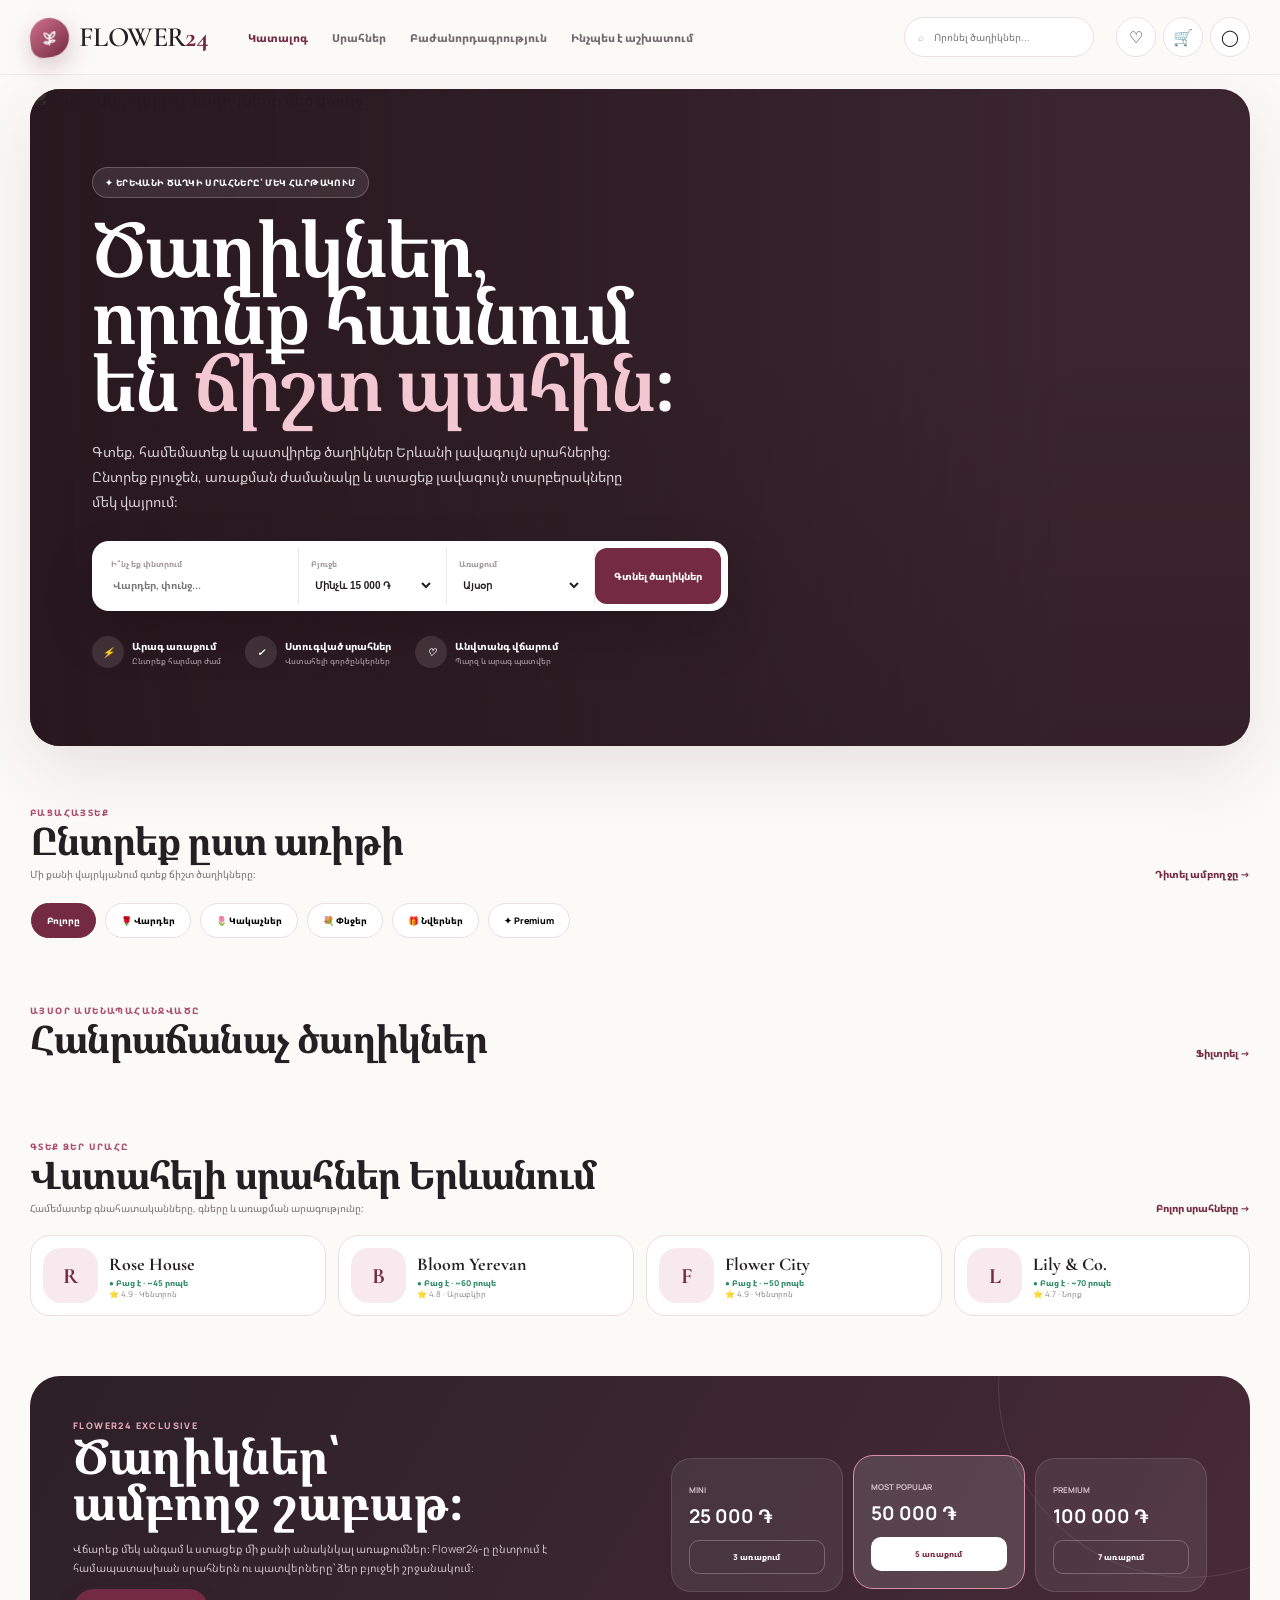
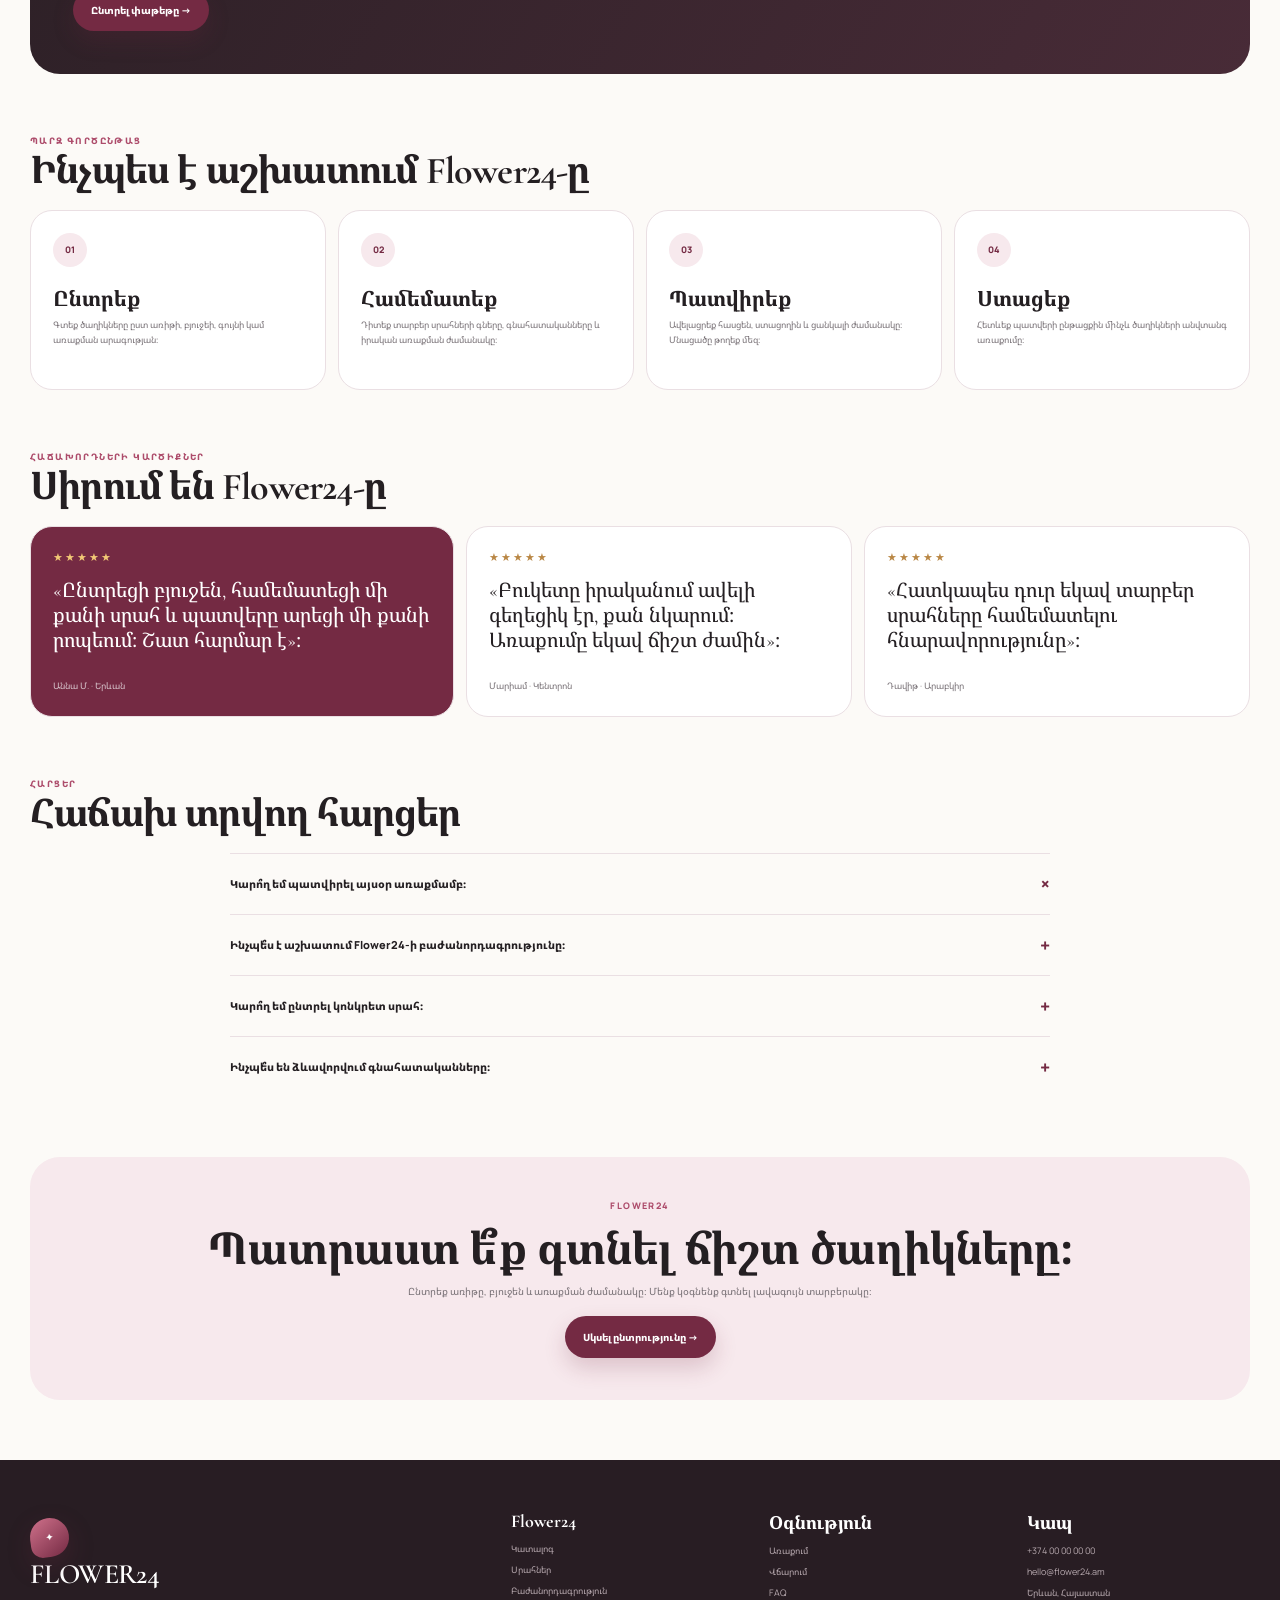
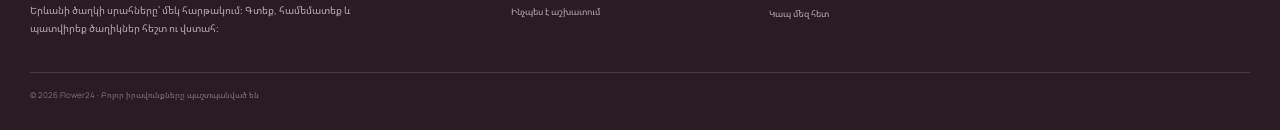
==== commit cdf1cea1: "feat: build Flower24 luxury marketplace homepage" ====
--- a/index.html
+++ b/index.html
@@ -4,42 +4,63 @@
 <meta charset="utf-8">
 <meta name="viewport" content="width=device-width,initial-scale=1,viewport-fit=cover">
 <title>Flower24 — Ծաղիկների առաքում Երևանում</title>
-<meta name="description" content="Flower24 — premium ծաղիկներ, բուկետներ և նվերներ՝ առաքմամբ Երևանում։">
-<meta name="theme-color" content="#8f3150">
+<meta name="description" content="Flower24 — գտեք, համեմատեք և պատվիրեք ծաղիկներ Երևանի լավագույն սրահներից։ Արագ առաքում, վստահելի խանութներ և նվերներ։">
+<meta name="theme-color" content="#742a43">
+<meta property="og:title" content="Flower24 — Ծաղիկների առաքում Երևանում">
+<meta property="og:description" content="Երևանի ծաղկի սրահները՝ մեկ հարթակում։ Համեմատեք և պատվիրեք։">
+<meta property="og:type" content="website">
 <link rel="preconnect" href="https://fonts.googleapis.com">
 <link rel="preconnect" href="https://fonts.gstatic.com" crossorigin>
 <link href="https://fonts.googleapis.com/css2?family=Cormorant+Garamond:wght@500;600;700&family=Manrope:wght@400;500;600;700;800&family=Noto+Sans+Armenian:wght@400;500;600;700;800&family=Noto+Serif+Armenian:wght@500;600;700&display=swap" rel="stylesheet">
 <style>
-:root{--rose:#9a3655;--rose2:#c25a78;--blush:#f7e8eb;--ivory:#fcfaf7;--paper:#fff;--ink:#282127;--muted:#777078;--line:#ebe1e4;--gold:#b99663;--green:#2c8a63;--shadow:0 22px 65px rgba(68,31,45,.10);--serif:'Cormorant Garamond','Noto Serif Armenian',serif;--sans:'Manrope','Noto Sans Armenian',sans-serif}
-*{box-sizing:border-box}html{scroll-behavior:smooth}body{margin:0;background:var(--ivory);color:var(--ink);font-family:var(--sans);-webkit-font-smoothing:antialiased}button,input{font:inherit}button{cursor:pointer}a{text-decoration:none;color:inherit}.container{width:min(1220px,calc(100% - 36px));margin:auto}.icon{width:19px;height:19px;fill:none;stroke:currentColor;stroke-width:1.6;stroke-linecap:round;stroke-linejoin:round}.icon.fill{fill:currentColor;stroke:none}.top{position:sticky;top:0;z-index:50;background:rgba(252,250,247,.92);backdrop-filter:blur(20px);border-bottom:1px solid rgba(150,80,103,.10)}.nav{height:76px;display:flex;align-items:center;gap:22px}.brand{display:flex;align-items:center;gap:10px;font-size:22px;font-weight:800;letter-spacing:-.7px;white-space:nowrap}.brand-mark{width:39px;height:39px;border-radius:50% 50% 50% 14px;transform:rotate(-8deg);background:linear-gradient(145deg,var(--rose2),var(--rose));display:grid;place-items:center;color:#fff;box-shadow:0 10px 24px rgba(154,54,85,.24)}.brand-mark .icon{width:22px;height:22px;transform:rotate(8deg)}.brand em{font-family:var(--serif);font-style:normal;font-size:27px;font-weight:600}.brand span:last-child{color:var(--rose)}.links{display:flex;gap:25px;margin-left:20px;font-size:12px;font-weight:700}.links a{color:#6f666c;transition:.2s}.links a:hover,.links a.active{color:var(--rose)}.nav-search{margin-left:auto;width:210px;height:42px;border:1px solid var(--line);border-radius:99px;display:flex;align-items:center;gap:8px;padding:0 13px;color:#a49ba0;font-size:11px;background:#fff}.nav-actions{display:flex;align-items:center;gap:7px}.icon-btn{width:40px;height:40px;border:1px solid var(--line);background:#fff;border-radius:50%;display:grid;place-items:center;color:var(--ink);position:relative;transition:.2s}.icon-btn:hover{color:var(--rose);border-color:#dcb1bd;transform:translateY(-1px)}.cart-badge{position:absolute;right:-2px;top:-3px;min-width:17px;height:17px;padding:0 4px;border-radius:99px;background:var(--rose);color:#fff;font-size:9px;font-weight:800;display:none;place-items:center}.login{height:40px;padding:0 17px;border:1px solid var(--rose);border-radius:99px;background:var(--rose);color:#fff;font-size:11px;font-weight:800}.hero{margin-top:16px;min-height:585px;border-radius:32px;overflow:hidden;position:relative;background:#efe0e2;box-shadow:var(--shadow)}.hero-img{position:absolute;inset:0;width:100%;height:100%;object-fit:cover}.hero:after{content:'';position:absolute;inset:0;background:linear-gradient(90deg,rgba(48,25,34,.86) 0%,rgba(48,25,34,.65) 39%,rgba(48,25,34,.08) 77%),linear-gradient(0deg,rgba(48,25,34,.32),transparent 55%)}.hero-botanical{position:absolute;right:4%;top:7%;z-index:2;width:230px;color:rgba(255,255,255,.40);transform:rotate(7deg)}.hero-content{position:relative;z-index:3;width:61%;padding:86px 62px;color:#fff}.eyebrow{display:inline-flex;align-items:center;gap:8px;padding:8px 12px;border:1px solid rgba(255,255,255,.25);border-radius:99px;background:rgba(255,255,255,.10);backdrop-filter:blur(12px);font-size:10px;font-weight:800;letter-spacing:.3px}.eyebrow .icon{width:15px;height:15px}.hero h1{font-family:var(--serif);font-size:72px;line-height:.92;font-weight:600;letter-spacing:-2px;margin:22px 0 18px;max-width:680px}.hero h1 span{color:#f4cbd5}.hero p{font-size:15px;line-height:1.75;color:rgba(255,255,255,.82);max-width:510px;margin:0 0 28px}.search{height:61px;max-width:570px;background:#fff;border-radius:16px;display:flex;align-items:center;padding:7px 8px 7px 17px;box-shadow:0 18px 40px rgba(0,0,0,.16)}.search-icon{width:22px;color:#9d9499;display:grid;place-items:center}.search input{border:0;outline:0;min-width:0;flex:1;background:transparent;font-size:12px;color:var(--ink);padding:0 8px}.search input::placeholder{color:#aaa2a6}.search button{border:0;background:var(--rose);color:#fff;height:47px;padding:0 22px;border-radius:12px;font-size:11px;font-weight:800}.benefits{display:flex;gap:25px;margin-top:26px;flex-wrap:wrap}.benefit{display:flex;gap:9px;align-items:center;font-size:11px;font-weight:800}.benefit-icon{width:34px;height:34px;border-radius:50%;background:rgba(255,255,255,.12);border:1px solid rgba(255,255,255,.18);display:grid;place-items:center}.benefit-icon .icon{width:17px;height:17px}.benefit small{display:block;color:rgba(255,255,255,.62);font-size:9px;margin-top:2px;font-weight:500}.section{padding:55px 0 0}.section-head{display:flex;justify-content:space-between;align-items:end;margin-bottom:19px}.section h2{font-family:var(--serif);font-size:35px;font-weight:600;letter-spacing:-.7px;margin:0}.section-sub{font-size:11px;color:var(--muted);margin:3px 0 0}.see{color:var(--rose);font-size:11px;font-weight:800}.cats{display:grid;grid-template-columns:repeat(8,1fr);gap:10px}.cat{border:1px solid var(--line);background:var(--paper);border-radius:22px;padding:15px 7px;text-align:center;transition:.25s;cursor:pointer;color:var(--ink)}.cat:hover,.cat.active{transform:translateY(-4px);border-color:#d9aebb;box-shadow:0 14px 35px rgba(102,46,65,.08)}.cat.active{background:#fff7f8}.cat-icon{width:57px;height:57px;margin:0 auto 9px;border-radius:50%;background:var(--blush);color:var(--rose);display:grid;place-items:center}.cat-icon .icon{width:29px;height:29px}.cat strong{font-size:10px;display:block}.products{display:grid;grid-template-columns:repeat(4,1fr);gap:17px}.card{background:var(--paper);border:1px solid var(--line);border-radius:24px;overflow:hidden;position:relative;transition:.3s}.card:hover{transform:translateY(-6px);box-shadow:var(--shadow)}.photo{height:265px;position:relative;background:var(--blush);overflow:hidden}.photo:after{content:'';position:absolute;inset:auto 0 0;height:35%;background:linear-gradient(transparent,rgba(36,19,27,.12));pointer-events:none}.photo img{width:100%;height:100%;object-fit:cover;display:block;transition:transform .6s ease}.card:hover .photo img{transform:scale(1.035)}.tag{position:absolute;z-index:2;top:12px;left:12px;background:rgba(255,255,255,.92);color:var(--rose);padding:6px 10px;border-radius:99px;font-size:9px;font-weight:800}.heart{position:absolute;z-index:3;right:12px;top:12px;width:36px;height:36px;border:0;border-radius:50%;background:rgba(255,255,255,.94);display:grid;place-items:center;color:#544b50;box-shadow:0 7px 20px rgba(0,0,0,.09);transition:.2s}.heart:hover,.heart.active{color:var(--rose);transform:scale(1.07)}.card-body{padding:15px}.card h3{font-family:var(--serif);font-size:20px;line-height:1.05;margin:0 0 9px;font-weight:600}.meta{display:flex;justify-content:space-between;align-items:center;gap:8px}.rating{font-size:10px;color:#b17e35;font-weight:800}.shop-name{font-size:9px;color:#8e858a}.price{font-size:17px;font-weight:800;margin-top:11px}.old{font-size:10px;color:#aaa1a5;text-decoration:line-through;margin-left:5px;font-weight:600}.add{width:100%;height:40px;margin-top:12px;border:1px solid #ead0d7;border-radius:12px;background:#fff7f8;color:var(--rose);font-weight:800;font-size:10px;transition:.2s}.add:hover{background:var(--rose);color:#fff}.add.added{background:var(--rose);color:#fff;border-color:var(--rose)}.shops{display:grid;grid-template-columns:repeat(4,1fr);gap:13px}.shop{background:var(--paper);border:1px solid var(--line);border-radius:21px;padding:12px;display:flex;align-items:center;gap:11px;transition:.25s}.shop:hover{transform:translateY(-3px);box-shadow:0 14px 35px rgba(102,46,65,.07)}.shop-logo{width:55px;height:55px;border-radius:50%;background:var(--blush);color:var(--rose);display:grid;place-items:center;flex:0 0 auto}.shop h3{font-family:var(--serif);font-size:18px;margin:0 0 2px}.open{font-size:9px;color:var(--green);font-weight:800}.shop-meta{font-size:9px;color:#8e858a;margin-top:3px}.promo{position:relative;margin-top:55px;background:linear-gradient(110deg,#ead1d7,#f7e9e9 55%,#f3e5d5);border:1px solid #e5c8cf;border-radius:28px;padding:33px 38px;display:flex;align-items:center;justify-content:space-between;overflow:hidden}.promo:after{content:'';position:absolute;width:190px;height:190px;border:1px solid rgba(154,54,85,.14);border-radius:50%;right:30px;top:-95px}.promo-copy{display:flex;align-items:center;gap:17px;position:relative;z-index:1}.promo-icon{width:59px;height:59px;border-radius:50%;background:rgba(255,255,255,.68);color:var(--rose);display:grid;place-items:center}.promo h2{margin:0 0 4px;font-family:var(--serif);font-size:29px;font-weight:600}.promo p{margin:0;color:#665d62;font-size:11px}.promo button{border:0;background:var(--rose);color:#fff;border-radius:99px;padding:13px 20px;font-weight:800;font-size:10px;position:relative;z-index:1}.trust{display:grid;grid-template-columns:repeat(4,1fr);gap:12px;padding:34px 0}.trust-item{background:rgba(255,255,255,.72);border:1px solid var(--line);border-radius:20px;padding:16px;display:flex;gap:11px;align-items:center}.trust-icon{width:39px;height:39px;border-radius:50%;background:var(--blush);color:var(--rose);display:grid;place-items:center;flex:0 0 auto}.trust-icon .icon{width:18px;height:18px}.trust strong{display:block;font-size:10px}.trust span{display:block;color:var(--muted);font-size:9px;margin-top:3px}.footer{margin-top:16px;background:#2b2026;color:#fff;padding:48px 0 34px}.footer-grid{display:grid;grid-template-columns:2fr 1fr 1fr 1fr;gap:35px}.footer .brand{color:#fff}.footer .brand span:last-child{color:#d98ca4}.footer p{color:#bdb1b7;line-height:1.8;font-size:11px;max-width:340px}.footer h4{font-family:var(--serif);font-size:18px;margin:0 0 10px}.footer a{display:block;color:#c4b9be;font-size:10px;margin:8px 0}.socials{display:flex;gap:8px;margin-top:16px}.socials a{width:33px;height:33px;border:1px solid #55464e;border-radius:50%;display:grid;place-items:center;margin:0}.socials .icon{width:15px;height:15px}.copyright{border-top:1px solid #493a42;margin-top:27px;padding-top:17px;color:#887b82;font-size:9px}.mobile-nav{display:none}.mobile-nav .icon{display:block;margin:0 auto 3px;width:18px;height:18px}.empty{grid-column:1/-1;text-align:center;padding:45px 15px;background:#fff;border:1px dashed #dccbd0;border-radius:20px;color:var(--muted)}.empty strong{display:block;color:var(--ink);margin-bottom:5px}button:focus-visible,a:focus-visible,input:focus-visible{outline:3px solid #dca8b7;outline-offset:2px}
-@media(max-width:1050px){.links{display:none}.nav-search{margin-left:auto}.hero-content{width:68%}.hero h1{font-size:61px}.cats{grid-template-columns:repeat(4,1fr)}.products{grid-template-columns:repeat(3,1fr)}.shops{grid-template-columns:repeat(2,1fr)}}
-@media(max-width:760px){.container{width:min(100% - 20px,1220px)}.nav{height:64px}.brand{font-size:19px}.brand em{font-size:23px}.brand-mark{width:34px;height:34px}.nav-search,.login{display:none}.nav-actions{margin-left:auto}.icon-btn{width:37px;height:37px}.hero{margin-top:10px;min-height:640px;border-radius:23px}.hero:after{background:linear-gradient(180deg,rgba(48,25,34,.87),rgba(48,25,34,.63) 43%,rgba(48,25,34,.18) 82%),linear-gradient(0deg,rgba(48,25,34,.35),transparent 55%)}.hero-content{width:100%;padding:42px 23px}.hero h1{font-size:50px;letter-spacing:-1px;margin-top:18px}.hero p{font-size:13px;line-height:1.65}.hero-botanical{width:150px;right:-8%;top:10%}.search{height:54px}.search button{height:40px;padding:0 15px}.benefits{gap:12px;margin-top:18px}.benefit{min-width:125px}.section{padding-top:38px}.section h2{font-size:29px}.cats{display:flex;overflow-x:auto;scrollbar-width:none;gap:8px;padding:1px 1px 6px}.cats::-webkit-scrollbar{display:none}.cat{min-width:84px}.cat-icon{width:49px;height:49px}.cat-icon .icon{width:25px;height:25px}.products{grid-template-columns:repeat(2,1fr);gap:9px}.photo{height:190px}.card-body{padding:10px}.card h3{font-size:17px}.price{font-size:15px}.add{height:39px;font-size:9px}.shops{grid-template-columns:1fr 1fr;gap:8px}.shop{padding:9px}.shop-logo{width:44px;height:44px}.shop h3{font-size:16px}.promo{margin-top:38px;padding:23px;display:block}.promo-copy{align-items:flex-start}.promo h2{font-size:25px}.promo button{margin-top:16px;width:100%}.trust{grid-template-columns:1fr 1fr;padding:27px 0}.trust-item{padding:12px}.footer-grid{grid-template-columns:1fr 1fr}.mobile-nav{position:fixed;display:flex;left:9px;right:9px;bottom:calc(8px + env(safe-area-inset-bottom));height:62px;background:rgba(255,255,255,.95);backdrop-filter:blur(18px);border:1px solid var(--line);box-shadow:0 12px 38px rgba(42,25,32,.18);border-radius:20px;z-index:60;justify-content:space-around;align-items:center}.mobile-nav a{width:20%;text-align:center;font-size:8px;color:#777;font-weight:700}.mobile-nav a.active{color:var(--rose)}.footer{padding-bottom:95px}}
-@media(max-width:420px){.hero h1{font-size:44px}.hero{min-height:620px}.benefit{min-width:115px}.benefit:nth-child(3){display:none}.products{gap:7px}.photo{height:175px}.card h3{font-size:16px}.shops{gap:7px}}
+:root{--burg:#742a43;--rose:#ad4c6b;--rose2:#cf718b;--blush:#f7e9ed;--ivory:#fcfaf7;--paper:#fff;--ink:#241f22;--muted:#777075;--line:#eadfe3;--gold:#b99663;--green:#2e8b65;--dark:#281d23;--serif:'Cormorant Garamond','Noto Serif Armenian',serif;--sans:'Manrope','Noto Sans Armenian',sans-serif;--shadow:0 24px 70px rgba(66,27,42,.11)}
+*{box-sizing:border-box}html{scroll-behavior:smooth}body{margin:0;background:var(--ivory);color:var(--ink);font-family:var(--sans);-webkit-font-smoothing:antialiased}button,input{font:inherit}button{cursor:pointer}a{text-decoration:none;color:inherit}.container{width:min(1220px,calc(100% - 36px));margin:auto}.top{position:sticky;top:0;z-index:50;background:rgba(252,250,247,.9);backdrop-filter:blur(18px);border-bottom:1px solid rgba(116,42,67,.08)}.nav{height:74px;display:flex;align-items:center;gap:22px}.brand{display:flex;align-items:center;gap:10px;font-weight:800;letter-spacing:-.6px;white-space:nowrap}.brand-mark{width:39px;height:39px;border-radius:50% 50% 50% 12px;transform:rotate(-8deg);background:linear-gradient(145deg,var(--rose2),var(--burg));display:grid;place-items:center;color:#fff;box-shadow:0 9px 24px rgba(116,42,67,.25)}.brand-mark svg{width:21px;transform:rotate(8deg)}.brand-name{font-family:var(--serif);font-size:28px;font-weight:600}.brand-name b{color:var(--burg)}.links{display:flex;gap:24px;margin-left:18px;font-size:11px;font-weight:800}.links a{color:#71696e;transition:.2s}.links a:hover,.links a.active{color:var(--burg)}.nav-search{margin-left:auto;width:190px;height:40px;border:1px solid var(--line);background:#fff;border-radius:99px;display:flex;align-items:center;gap:8px;padding:0 13px;color:#aaa;font-size:10px}.nav-search input{width:100%;border:0;outline:0;background:transparent;font-size:10px}.nav-actions{display:flex;gap:7px}.icon-btn{width:40px;height:40px;border:1px solid var(--line);background:#fff;border-radius:50%;display:grid;place-items:center;position:relative;color:var(--ink);transition:.2s}.icon-btn:hover{transform:translateY(-2px);border-color:#d9adba;color:var(--burg)}.badge{display:none;position:absolute;right:-2px;top:-2px;min-width:17px;height:17px;padding:0 4px;border-radius:99px;background:var(--burg);color:#fff;font-size:8px;font-weight:800;place-items:center}.primary{border:0;background:var(--burg);color:#fff;border-radius:99px;height:42px;padding:0 18px;font-size:10px;font-weight:800;box-shadow:0 10px 22px rgba(116,42,67,.2);transition:.2s}.primary:hover{transform:translateY(-2px);background:#602137}.hero{margin-top:14px;min-height:610px;border-radius:30px;overflow:hidden;position:relative;background:#3c2730;box-shadow:var(--shadow)}.hero-bg{position:absolute;inset:0;width:100%;height:100%;object-fit:cover}.hero:after{content:'';position:absolute;inset:0;background:linear-gradient(90deg,rgba(39,22,29,.9),rgba(39,22,29,.58) 45%,rgba(39,22,29,.08) 85%),linear-gradient(0deg,rgba(39,22,29,.35),transparent 60%)}.hero-content{position:relative;z-index:2;padding:78px 62px;width:min(760px,70%);color:#fff}.eyebrow{display:inline-flex;align-items:center;gap:8px;padding:8px 12px;border:1px solid rgba(255,255,255,.22);border-radius:99px;background:rgba(255,255,255,.09);font-size:9px;font-weight:800;letter-spacing:.4px}.hero h1{font-family:var(--serif);font-size:76px;line-height:.88;font-weight:600;letter-spacing:-2px;margin:22px 0 18px}.hero h1 em{font-style:normal;color:#f3c8d3}.hero p{font-size:14px;line-height:1.8;color:rgba(255,255,255,.8);max-width:550px;margin:0 0 27px}.finder{max-width:670px;background:#fff;border-radius:17px;padding:7px;display:grid;grid-template-columns:1.15fr .85fr .85fr auto;box-shadow:0 22px 50px rgba(0,0,0,.18)}.finder-field{padding:10px 12px;border-right:1px solid #eee6e9}.finder-field small{display:block;font-size:8px;color:#9b9196;font-weight:700;margin-bottom:3px}.finder-field input,.finder-field select{width:100%;border:0;outline:0;background:#fff;color:var(--ink);font-size:10px;font-weight:700}.finder button{border:0;background:var(--burg);color:#fff;border-radius:12px;padding:0 19px;font-size:10px;font-weight:800}.hero-proof{display:flex;gap:24px;margin-top:25px;flex-wrap:wrap}.proof{display:flex;align-items:center;gap:8px;font-size:10px;font-weight:800}.proof span{display:block;color:rgba(255,255,255,.57);font-size:8px;font-weight:500;margin-top:2px}.proof-icon{width:32px;height:32px;border-radius:50%;background:rgba(255,255,255,.11);display:grid;place-items:center}.proof-icon svg{width:15px}.section{padding:60px 0 0}.section-head{display:flex;align-items:end;justify-content:space-between;margin-bottom:20px}.kicker{font-size:9px;letter-spacing:1.4px;color:var(--rose);font-weight:800;text-transform:uppercase;margin-bottom:5px}.section h2{font-family:var(--serif);font-size:38px;line-height:1;margin:0;letter-spacing:-.8px}.section-sub{font-size:10px;color:var(--muted);margin:5px 0 0}.see{font-size:10px;color:var(--burg);font-weight:800}.chips{display:flex;gap:9px;overflow:auto;padding:2px 1px 6px;scrollbar-width:none}.chips::-webkit-scrollbar{display:none}.chip{flex:0 0 auto;border:1px solid var(--line);background:#fff;border-radius:99px;padding:10px 15px;font-size:9px;font-weight:800;transition:.2s}.chip:hover,.chip.active{background:var(--burg);border-color:var(--burg);color:#fff}.products{display:grid;grid-template-columns:repeat(4,1fr);gap:16px}.card{background:#fff;border:1px solid var(--line);border-radius:23px;overflow:hidden;transition:.3s;position:relative}.card:hover{transform:translateY(-6px);box-shadow:var(--shadow)}.photo{height:270px;overflow:hidden;position:relative;background:var(--blush)}.photo img{width:100%;height:100%;object-fit:cover;display:block;transition:.6s}.card:hover .photo img{transform:scale(1.045)}.tag{position:absolute;z-index:2;left:11px;top:11px;background:rgba(255,255,255,.94);color:var(--burg);border-radius:99px;padding:6px 9px;font-size:8px;font-weight:800}.heart{position:absolute;z-index:3;right:11px;top:11px;width:35px;height:35px;border:0;border-radius:50%;background:rgba(255,255,255,.95);display:grid;place-items:center;color:#51484d;transition:.2s}.heart.active{color:var(--burg);transform:scale(1.08)}.card-body{padding:15px}.card h3{font-family:var(--serif);font-size:21px;line-height:1;margin:0 0 8px}.meta{display:flex;justify-content:space-between;gap:7px;align-items:center}.shop-name{font-size:8px;color:#91878d}.rating{font-size:9px;color:#ae7931;font-weight:800}.price{font-size:16px;font-weight:800;margin-top:11px}.price del{font-size:9px;color:#aaa;margin-left:4px}.add{width:100%;height:40px;border:1px solid #ead0d7;background:#fff7f8;color:var(--burg);border-radius:11px;margin-top:11px;font-size:9px;font-weight:800;transition:.2s}.add:hover,.add.added{background:var(--burg);border-color:var(--burg);color:#fff}.shops{display:grid;grid-template-columns:repeat(4,1fr);gap:12px}.shop{background:#fff;border:1px solid var(--line);border-radius:20px;padding:12px;display:flex;gap:11px;align-items:center;transition:.25s}.shop:hover{transform:translateY(-3px);box-shadow:0 15px 35px rgba(60,25,40,.08)}.shop-logo{width:55px;height:55px;flex:0 0 auto;border-radius:18px;background:var(--blush);display:grid;place-items:center;color:var(--burg);font-family:var(--serif);font-size:22px;font-weight:700}.shop h3{font-family:var(--serif);font-size:18px;margin:0 0 2px}.shop-meta{font-size:8px;color:#90878b}.open{font-size:8px;color:var(--green);font-weight:800}.subscription{margin-top:60px;background:linear-gradient(120deg,#2c2026,#482b37);border-radius:30px;padding:43px;color:#fff;position:relative;overflow:hidden}.subscription:before{content:'';position:absolute;width:380px;height:380px;border:1px solid rgba(255,255,255,.1);border-radius:50%;right:-130px;top:-180px}.subscription-grid{display:grid;grid-template-columns:1.05fr 1fr;gap:35px;align-items:center;position:relative;z-index:1}.subscription h2{font-family:var(--serif);font-size:48px;line-height:.95;margin:0 0 12px}.subscription p{font-size:11px;line-height:1.7;color:#cdbfc5;max-width:500px}.plans{display:grid;grid-template-columns:repeat(3,1fr);gap:10px}.plan{background:rgba(255,255,255,.07);border:1px solid rgba(255,255,255,.12);border-radius:20px;padding:17px;transition:.25s}.plan:hover,.plan.selected{background:rgba(255,255,255,.13);border-color:#d890a5;transform:translateY(-3px)}.plan small{font-size:8px;color:#d5c3ca;font-weight:700}.plan strong{display:block;font-size:19px;margin:5px 0 11px}.plan button{width:100%;border:1px solid rgba(255,255,255,.25);background:transparent;color:#fff;border-radius:10px;height:34px;font-size:8px;font-weight:800}.plan.selected button{background:#fff;color:var(--burg)}.steps{display:grid;grid-template-columns:repeat(4,1fr);gap:12px}.step{background:#fff;border:1px solid var(--line);border-radius:22px;padding:22px;min-height:180px}.step-no{width:34px;height:34px;border-radius:50%;background:var(--blush);color:var(--burg);display:grid;place-items:center;font-size:9px;font-weight:800}.step h3{font-family:var(--serif);font-size:21px;margin:17px 0 5px}.step p{font-size:9px;line-height:1.7;color:var(--muted);margin:0}.reviews{display:grid;grid-template-columns:1.1fr 1fr 1fr;gap:12px}.review{background:#fff;border:1px solid var(--line);border-radius:22px;padding:22px}.review.featured{background:var(--burg);color:#fff}.stars{letter-spacing:2px;color:#b98745;font-size:11px}.review.featured .stars{color:#f2c976}.review p{font-family:var(--serif);font-size:20px;line-height:1.25;margin:15px 0 18px}.review small{font-size:9px;color:var(--muted)}.review.featured small{color:#d9c7ce}.faq{max-width:820px;margin:auto}.faq-item{border-top:1px solid var(--line)}.faq-btn{width:100%;padding:18px 0;background:none;border:0;display:flex;justify-content:space-between;align-items:center;text-align:left;font-size:11px;font-weight:800;color:var(--ink)}.faq-btn span{font-size:18px;color:var(--burg);transition:.2s}.faq-item.open .faq-btn span{transform:rotate(45deg)}.faq-answer{max-height:0;overflow:hidden;transition:max-height .3s}.faq-answer p{font-size:10px;line-height:1.8;color:var(--muted);padding:0 35px 17px 0;margin:0}.cta{margin-top:60px;border-radius:30px;background:var(--blush);padding:42px;text-align:center}.cta h2{font-family:var(--serif);font-size:44px;margin:0 0 7px}.cta p{font-size:10px;color:var(--muted);margin:0 auto 18px}.footer{margin-top:60px;background:var(--dark);color:#fff;padding:50px 0 30px}.footer-grid{display:grid;grid-template-columns:2fr 1fr 1fr 1fr;gap:35px}.footer .brand-name{color:#fff}.footer p{color:#b8aab0;font-size:10px;line-height:1.8;max-width:340px}.footer h4{font-family:var(--serif);font-size:18px;margin:0 0 10px}.footer a{display:block;color:#b8aab0;font-size:9px;margin:8px 0}.copyright{border-top:1px solid #45373e;margin-top:25px;padding-top:16px;color:#81737a;font-size:8px}.mobile-nav{display:none}.to-top{position:fixed;right:20px;bottom:20px;width:43px;height:43px;border:1px solid var(--line);background:#fff;color:var(--burg);border-radius:50%;display:none;place-items:center;z-index:40;box-shadow:0 10px 30px rgba(0,0,0,.1)}.toast{position:fixed;left:50%;bottom:25px;transform:translate(-50%,20px);background:var(--dark);color:#fff;border-radius:99px;padding:11px 17px;font-size:9px;font-weight:800;opacity:0;pointer-events:none;transition:.25s;z-index:100}.toast.show{opacity:1;transform:translate(-50%,0)}.empty{grid-column:1/-1;padding:35px;text-align:center;border:1px dashed #d9c8ce;border-radius:20px;color:var(--muted);background:#fff;font-size:10px}button:focus-visible,a:focus-visible,input:focus-visible,select:focus-visible{outline:3px solid #dfaabb;outline-offset:3px}
+@media(max-width:1050px){.links{display:none}.nav-search{margin-left:auto}.hero-content{width:76%}.hero h1{font-size:64px}.products{grid-template-columns:repeat(3,1fr)}.shops{grid-template-columns:repeat(2,1fr)}.finder{grid-template-columns:1fr 1fr}.finder button{height:44px}.finder-field:nth-child(2){border-right:0}.finder-field:nth-child(3){border-top:1px solid #eee6e9}.finder button{grid-column:1/-1}.steps{grid-template-columns:repeat(2,1fr)}}
+@media(max-width:720px){body{padding-bottom:67px}.container{width:calc(100% - 20px)}.nav{height:64px}.brand-name{font-size:24px}.brand-mark{width:34px;height:34px}.nav-search,.primary{display:none}.nav-actions{margin-left:auto}.icon-btn{width:37px;height:37px}.hero{min-height:650px;margin-top:9px;border-radius:22px}.hero-content{width:100%;padding:55px 23px}.hero h1{font-size:55px;letter-spacing:-1.5px}.hero p{font-size:12px}.finder{grid-template-columns:1fr 1fr}.finder-field{padding:9px}.finder-field:nth-child(2){border-right:0}.finder-field:nth-child(3){border-top:1px solid #eee6e9}.finder button{grid-column:1/-1}.hero-proof{gap:12px}.proof{font-size:9px}.section{padding-top:45px}.section h2{font-size:33px}.products{grid-template-columns:repeat(2,1fr);gap:9px}.photo{height:220px}.card h3{font-size:18px}.card-body{padding:12px}.shops{grid-template-columns:1fr}.subscription{padding:29px 20px;border-radius:24px}.subscription-grid{grid-template-columns:1fr}.subscription h2{font-size:40px}.plans{grid-template-columns:1fr}.steps{grid-template-columns:1fr}.step{min-height:auto}.reviews{grid-template-columns:1fr}.review.featured{order:-1}.cta{padding:32px 20px}.cta h2{font-size:38px}.footer{padding-bottom:22px}.footer-grid{grid-template-columns:1fr 1fr;gap:25px}.footer-grid>div:first-child{grid-column:1/-1}.mobile-nav{position:fixed;left:8px;right:8px;bottom:8px;height:58px;background:rgba(255,255,255,.96);backdrop-filter:blur(18px);border:1px solid var(--line);border-radius:18px;display:grid;grid-template-columns:repeat(5,1fr);z-index:60;box-shadow:0 15px 45px rgba(50,20,35,.15)}.mobile-nav a{display:grid;place-items:center;align-content:center;gap:2px;font-size:7px;color:#82787e;font-weight:800}.mobile-nav a.active{color:var(--burg)}.mobile-nav svg{width:18px;height:18px}.to-top{right:14px;bottom:78px;width:39px;height:39px}}
 </style>
 </head>
 <body>
-<header class="top"><div class="container nav"><a class="brand" href="#home" aria-label="Flower24 գլխավոր էջ"><span class="brand-mark"><svg class="icon fill"><use href="assets/icons/flower24-icons.svg#logo"/></svg></span><em>Flower</em><span>24</span></a><nav class="links" aria-label="Գլխավոր նավիգացիա"><a class="active" href="#home">Գլխավոր</a><a href="#shops">Ծաղկի սրահներ</a><a href="#products">Բուկետներ</a><a href="#gifts">Նվերներ</a></nav><div class="nav-search"><svg class="icon"><use href="assets/icons/flower24-icons.svg#search"/></svg>Փնտրել ծաղիկներ...</div><div class="nav-actions"><button class="icon-btn" type="button" aria-label="Ընտրվածներ" data-scroll="products"><svg class="icon"><use href="assets/icons/flower24-icons.svg#heart"/></svg></button><button class="icon-btn" type="button" aria-label="Զամբյուղ" data-scroll="products"><svg class="icon"><use href="assets/icons/flower24-icons.svg#cart"/></svg><span class="cart-badge">0</span></button><button class="login" type="button" data-login>Մուտք</button></div></div></header>
-<main id="home" class="container">
-<section class="hero"><img class="hero-img" src="https://images.unsplash.com/photo-1523438885200-e635ba2c371e?auto=format&fit=crop&w=1600&q=90" alt="Գեղեցիկ ծաղիկների փունջ"><svg class="hero-botanical" viewBox="0 0 240 300" fill="none" aria-hidden="true"><path d="M170 285C168 190 151 101 72 28" stroke="currentColor" stroke-width="1.2"/><path d="M164 228c-41-9-61-34-67-68 34 1 57 20 67 68ZM154 174c-33-8-49-28-54-56 28 1 46 17 54 56ZM138 123c-28-8-40-25-43-49 24 2 37 16 43 49ZM166 223c36-4 57-23 64-52-31-1-53 15-64 52ZM153 171c29-4 45-20 51-43-25 0-42 12-51 43Z" stroke="currentColor" stroke-width="1.1"/></svg><div class="hero-content"><div class="eyebrow"><svg class="icon fill"><use href="assets/icons/flower24-icons.svg#sparkles"/></svg>Ծաղիկներ · Երևան · 24/7</div><h1>Գեղեցիկ պահերը<br><span>սկսվում են ծաղիկներից</span></h1><p>Ընտրիր Երևանի լավագույն ծաղկի սրահներից և ուղարկիր քո զգացմունքը գեղեցիկ բուկետով՝ արագ և վստահելի առաքմամբ։</p><form class="search" id="searchForm"><span class="search-icon"><svg class="icon"><use href="assets/icons/flower24-icons.svg#search"/></svg></span><label class="sr-only" for="searchInput">Որոնել</label><input id="searchInput" type="search" placeholder="Որոնել բուկետներ, վարդեր, նվերներ..." autocomplete="off"><button type="submit">Փնտրել</button></form><div class="benefits"><div class="benefit"><span class="benefit-icon"><svg class="icon"><use href="assets/icons/flower24-icons.svg#truck"/></svg></span><div><b>Արագ առաքում</b><small>Երևանի ամբողջ քաղաքում</small></div></div><div class="benefit"><span class="benefit-icon"><svg class="icon"><use href="assets/icons/flower24-icons.svg#shield"/></svg></span><div><b>Ստուգված սրահներ</b><small>Հուսալի գործընկերներ</small></div></div><div class="benefit"><span class="benefit-icon"><svg class="icon"><use href="assets/icons/flower24-icons.svg#clock"/></svg></span><div><b>24/7 պատվերներ</b><small>Պատվիրիր ցանկացած ժամի</small></div></div></div></div></section>
-<section class="section" id="categories"><div class="section-head"><div><h2>Ընտրիր ծաղիկը</h2><p class="section-sub">Փոքր մանրուքներ, որոնք ասում են ամեն ինչ</p></div><a class="see" href="#products">Տեսնել բոլորը →</a></div><div class="cats" id="categoryList"><button class="cat active" data-category="all"><span class="cat-icon"><svg class="icon"><use href="assets/icons/flower24-icons.svg#bouquet"/></svg></span><strong>Բոլորը</strong></button><button class="cat" data-category="bouquet"><span class="cat-icon"><svg class="icon"><use href="assets/icons/flower24-icons.svg#bouquet"/></svg></span><strong>Բուկետներ</strong></button><button class="cat" data-category="rose"><span class="cat-icon"><svg class="icon"><use href="assets/icons/flower24-icons.svg#rose"/></svg></span><strong>Վարդեր</strong></button><button class="cat" data-category="tulip"><span class="cat-icon"><svg class="icon"><use href="assets/icons/flower24-icons.svg#tulip"/></svg></span><strong>Կակաչներ</strong></button><button class="cat" data-category="gift"><span class="cat-icon"><svg class="icon"><use href="assets/icons/flower24-icons.svg#gift"/></svg></span><strong>Նվերներ</strong></button><button class="cat" data-category="plant"><span class="cat-icon"><svg class="icon"><use href="assets/icons/flower24-icons.svg#plant"/></svg></span><strong>Բույսեր</strong></button><button class="cat" data-category="chocolate"><span class="cat-icon"><svg class="icon"><use href="assets/icons/flower24-icons.svg#chocolate"/></svg></span><strong>Քաղցրավենիք</strong></button><button class="cat" data-category="balloon"><span class="cat-icon"><svg class="icon"><use href="assets/icons/flower24-icons.svg#balloon"/></svg></span><strong>Փուչիկներ</strong></button></div></section>
-<section class="section" id="products"><div class="section-head"><div><h2>Ընտրված բուկետներ</h2><p class="section-sub" id="resultText">Խնամքով ընտրված տարբերակներ Երևանում</p></div><a class="see" href="#categories">Փոխել կատեգորիան →</a></div><div class="products" id="productGrid">
-<article class="card" data-category="rose" data-search="կարմիր վարդեր դասական նվեր"><div class="photo"><img src="https://images.unsplash.com/photo-1494336934272-fc0a4c6f0f65?auto=format&fit=crop&w=800&q=88" alt="Կարմիր վարդերի բուկետ" loading="lazy"><span class="tag">Հիթ</span><button class="heart" type="button" aria-label="Ավելացնել ընտրվածների մեջ"><svg class="icon"><use href="assets/icons/flower24-icons.svg#heart"/></svg></button></div><div class="card-body"><h3>Կարմիր վարդերի դասական բուկետ</h3><div class="meta"><span class="rating">★ 4.9</span><span class="shop-name">Rose House</span></div><div class="price">18 500 ֏</div><button class="add">Ավելացնել զամբյուղ</button></div></article>
-<article class="card" data-category="tulip" data-search="վարդագույն կակաչներ գարուն"><div class="photo"><img src="https://images.unsplash.com/photo-1520763185298-1b434c919102?auto=format&fit=crop&w=800&q=88" alt="Վարդագույն կակաչների բուկետ" loading="lazy"><span class="tag">Նոր</span><button class="heart" type="button" aria-label="Ավելացնել ընտրվածների մեջ"><svg class="icon"><use href="assets/icons/flower24-icons.svg#heart"/></svg></button></div><div class="card-body"><h3>Վարդագույն կակաչներ «Spring»</h3><div class="meta"><span class="rating">★ 4.8</span><span class="shop-name">Flower City</span></div><div class="price">14 900 ֏</div><button class="add">Ավելացնել զամբյուղ</button></div></article>
-<article class="card" data-category="bouquet" data-search="նուրբ վարդագույն բուկետ խառը ծաղիկներ"><div class="photo"><img src="https://images.unsplash.com/photo-1507504031003-b417219a0fde?auto=format&fit=crop&w=800&q=88" alt="Խառը վարդագույն ծաղիկների բուկետ" loading="lazy"><span class="tag">−15%</span><button class="heart" type="button" aria-label="Ավելացնել ընտրվածների մեջ"><svg class="icon"><use href="assets/icons/flower24-icons.svg#heart"/></svg></button></div><div class="card-body"><h3>Նուրբ վարդագույն «Romance»</h3><div class="meta"><span class="rating">★ 5.0</span><span class="shop-name">Bloom Yerevan</span></div><div class="price">21 900 ֏ <span class="old">25 800 ֏</span></div><button class="add">Ավելացնել զամբյուղ</button></div></article>
-<article class="card" data-category="gift" data-search="նվեր տուփ ծաղիկ շոկոլադ teddy"><div class="photo"><img src="https://images.unsplash.com/photo-1513201099705-a9746e1e201f?auto=format&fit=crop&w=800&q=88" alt="Ծաղիկներով նվեր տուփ" loading="lazy"><span class="tag">Նվեր</span><button class="heart" type="button" aria-label="Ավելացնել ընտրվածների մեջ"><svg class="icon"><use href="assets/icons/flower24-icons.svg#heart"/></svg></button></div><div class="card-body"><h3>Flower Box + քաղցրավենիք</h3><div class="meta"><span class="rating">★ 4.9</span><span class="shop-name">Lily & Co</span></div><div class="price">24 500 ֏</div><button class="add">Ավելացնել զամբյուղ</button></div></article>
-<article class="card" data-category="rose" data-search="սպիտակ վարդեր premium"><div class="photo"><img src="https://images.unsplash.com/photo-1518709594023-6eab9bab7b23?auto=format&fit=crop&w=800&q=88" alt="Սպիտակ վարդերի բուկետ" loading="lazy"><button class="heart" type="button" aria-label="Ավելացնել ընտրվածների մեջ"><svg class="icon"><use href="assets/icons/flower24-icons.svg#heart"/></svg></button></div><div class="card-body"><h3>Սպիտակ վարդերի Premium</h3><div class="meta"><span class="rating">★ 4.9</span><span class="shop-name">Rose House</span></div><div class="price">27 000 ֏</div><button class="add">Ավելացնել զամբյուղ</button></div></article>
-<article class="card" data-category="plant" data-search="սուկուլենտ բույս տուն նվեր"><div class="photo"><img src="https://images.unsplash.com/photo-1459411621453-7b03977f4bfc?auto=format&fit=crop&w=800&q=88" alt="Կանաչ տնային բույս" loading="lazy"><button class="heart" type="button" aria-label="Ավելացնել ընտրվածների մեջ"><svg class="icon"><use href="assets/icons/flower24-icons.svg#heart"/></svg></button></div><div class="card-body"><h3>Կանաչ սուկուլենտի հավաքածու</h3><div class="meta"><span class="rating">★ 4.7</span><span class="shop-name">Green Garden</span></div><div class="price">11 500 ֏</div><button class="add">Ավելացնել զամբյուղ</button></div></article>
-<article class="card" data-category="chocolate" data-search="շոկոլադ կոնֆետ քաղցրավենիք նվեր"><div class="photo"><img src="https://images.unsplash.com/photo-1549007994-cb92caebd54b?auto=format&fit=crop&w=800&q=88" alt="Շոկոլադե նվերների տուփ" loading="lazy"><span class="tag">Նվեր</span><button class="heart" type="button" aria-label="Ավելացնել ընտրվածների մեջ"><svg class="icon"><use href="assets/icons/flower24-icons.svg#heart"/></svg></button></div><div class="card-body"><h3>Belgian Chocolate Box</h3><div class="meta"><span class="rating">★ 4.8</span><span class="shop-name">Sweet Moment</span></div><div class="price">12 900 ֏</div><button class="add">Ավելացնել զամբյուղ</button></div></article>
-<article class="card" data-category="bouquet" data-search="փոքր բուկետ pastel flowers"><div class="photo"><img src="https://images.unsplash.com/photo-1523694576729-dc99e6d3e3d1?auto=format&fit=crop&w=800&q=88" alt="Փոքր պաստելային բուկետ" loading="lazy"><button class="heart" type="button" aria-label="Ավելացնել ընտրվածների մեջ"><svg class="icon"><use href="assets/icons/flower24-icons.svg#heart"/></svg></button></div><div class="card-body"><h3>Pastel Mini Bouquet</h3><div class="meta"><span class="rating">★ 4.8</span><span class="shop-name">Bloom Yerevan</span></div><div class="price">15 800 ֏</div><button class="add">Ավելացնել զամբյուղ</button></div></article>
-</div></section>
-<section class="section" id="shops"><div class="section-head"><div><h2>Ծաղկի սրահներ</h2><p class="section-sub">Ստուգված գործընկերներ Երևանում</p></div><a class="see" href="#shops">Բոլոր սրահները →</a></div><div class="shops"><article class="shop"><span class="shop-logo"><svg class="icon"><use href="assets/icons/flower24-icons.svg#rose"/></svg></span><div><h3>Rose House</h3><span class="open">● Բաց է</span><div class="shop-meta">Կենտրոն · 4.9 ★</div></div></article><article class="shop"><span class="shop-logo"><svg class="icon"><use href="assets/icons/flower24-icons.svg#bouquet"/></svg></span><div><h3>Bloom Yerevan</h3><span class="open">● Բաց է</span><div class="shop-meta">Արաբկիր · 4.8 ★</div></div></article><article class="shop"><span class="shop-logo"><svg class="icon"><use href="assets/icons/flower24-icons.svg#tulip"/></svg></span><div><h3>Flower City</h3><span class="open">● Բաց է</span><div class="shop-meta">Կոմիտաս · 4.8 ★</div></div></article><article class="shop"><span class="shop-logo"><svg class="icon"><use href="assets/icons/flower24-icons.svg#gift"/></svg></span><div><h3>Lily & Co</h3><span class="open">● Բաց է</span><div class="shop-meta">Նորք-Մարաշ · 4.7 ★</div></div></article></div></section>
-<section class="promo" id="gifts"><div class="promo-copy"><div class="promo-icon"><svg class="icon"><use href="assets/icons/flower24-icons.svg#gift"/></svg></div><div><h2>Նվիրիր ժպիտ՝ Flower24-ով</h2><p>Ծաղիկ + շոկոլադ + բացիկ՝ մեկ պատվերով։</p></div></div><button data-scroll="products">Տեսնել նվերները</button></section>
-<section class="trust" id="about"><div class="trust-item"><span class="trust-icon"><svg class="icon"><use href="assets/icons/flower24-icons.svg#truck"/></svg></span><div><strong>Արագ առաքում</strong><span>Նույն օրվա առաքում</span></div></div><div class="trust-item"><span class="trust-icon"><svg class="icon"><use href="assets/icons/flower24-icons.svg#shield"/></svg></span><div><strong>Ստուգված սրահներ</strong><span>Միայն գործընկերներ</span></div></div><div class="trust-item"><span class="trust-icon"><svg class="icon"><use href="assets/icons/flower24-icons.svg#payment"/></svg></span><div><strong>Անվտանգ վճարում</strong><span>Քարտ և Idram</span></div></div><div class="trust-item"><span class="trust-icon"><svg class="icon"><use href="assets/icons/flower24-icons.svg#support"/></svg></span><div><strong>Աջակցություն</strong><span>24/7 պատվերների համար</span></div></div></section>
-</main>
-<footer class="footer"><div class="container"><div class="footer-grid"><div><a class="brand" href="#home"><span class="brand-mark"><svg class="icon fill"><use href="assets/icons/flower24-icons.svg#logo"/></svg></span><em>Flower</em><span>24</span></a><p>Ծաղիկների և նվերների ժամանակակից հարթակ Երևանում։ Գտիր սրահը, ընտրիր բուկետը և ուղարկիր գեղեցիկ պահը։</p><div class="socials"><a href="#" aria-label="Instagram"><svg class="icon"><use href="assets/icons/flower24-icons.svg#instagram"/></svg></a><a href="#" aria-label="Telegram"><svg class="icon"><use href="assets/icons/flower24-icons.svg#telegram"/></svg></a><a href="tel:+37400000000" aria-label="Հեռախոս"><svg class="icon"><use href="assets/icons/flower24-icons.svg#phone"/></svg></a></div></div><div><h4>Flower24</h4><a href="#products">Բուկետներ</a><a href="#shops">Խանութներ</a><a href="#gifts">Նվերներ</a></div><div><h4>Օգնություն</h4><a href="#">Առաքում</a><a href="#">Վճարում</a><a href="#">Հաճախ տրվող հարցեր</a></div><div><h4>Կապ</h4><a href="tel:+37400000000">+374 00 00 00 00</a><a href="mailto:hello@flower24.am">hello@flower24.am</a><a href="#">Երևան, Հայաստան</a></div></div><div class="copyright">© 2026 Flower24 · Ծաղիկների առաքում Երևանում</div></div></footer>
-<nav class="mobile-nav"><a class="active" href="#home"><svg class="icon fill"><use href="assets/icons/flower24-icons.svg#logo"/></svg>Գլխավոր</a><a href="#categories"><svg class="icon"><use href="assets/icons/flower24-icons.svg#bouquet"/></svg>Կատեգորիա</a><a href="#products"><svg class="icon"><use href="assets/icons/flower24-icons.svg#cart"/></svg>Զամբյուղ</a><a href="#shops"><svg class="icon"><use href="assets/icons/flower24-icons.svg#rose"/></svg>Սրահներ</a><a href="#" data-login><svg class="icon"><use href="assets/icons/flower24-icons.svg#user"/></svg>Պրոֆիլ</a></nav>
+<header class="top"><div class="container nav">
+<a class="brand" href="#top" aria-label="Flower24 գլխավոր էջ"><span class="brand-mark"><svg viewBox="0 0 24 24" fill="none" stroke="currentColor" stroke-width="1.5"><path d="M12 21V9M12 14c-4-1-6-3.8-6-6.8C9.5 7.2 12 9.6 12 14Zm0-1c.3-4.1 2.7-6.5 6-7.3.4 3.4-1.7 6.4-6 7.3Z"/><path d="M12 18c-2.6-1.5-4.5-1.4-6.2-.3 1.8 2 4 2.2 6.2.3Zm0-2c2.5-1.5 4.3-1.5 6-.4-1.5 2-3.8 2.4-6 .4Z"/></svg></span><span class="brand-name">FLOWER<b>24</b></span></a>
+<nav class="links" aria-label="Հիմնական նավիգացիա"><a class="active" href="#catalog">Կատալոգ</a><a href="#shops">Սրահներ</a><a href="#subscription">Բաժանորդագրություն</a><a href="#how">Ինչպես է աշխատում</a></nav>
+<label class="nav-search"><span>⌕</span><input id="quickSearch" placeholder="Որոնել ծաղիկներ..." aria-label="Որոնել"></label>
+<div class="nav-actions"><button class="icon-btn" aria-label="Ընտրվածներ">♡</button><button class="icon-btn" id="cartBtn" aria-label="Զամբյուղ">🛒<span class="badge" id="cartBadge">0</span></button><button class="icon-btn" aria-label="Պրոֆիլ">◯</button></div>
+</div></header>
+<main id="top"><div class="container">
+<section class="hero" aria-labelledby="heroTitle"><img class="hero-bg" src="https://images.unsplash.com/photo-1526047932273-341f2a7631f9?auto=format&fit=crop&w=1800&q=84" alt="Թարմ վարդերի և ծաղիկների մեծ փունջ" fetchpriority="high"><div class="hero-content"><div class="eyebrow">✦ ԵՐԵՎԱՆԻ ԾԱՂԿԻ ՍՐԱՀՆԵՐԸ՝ ՄԵԿ ՀԱՐԹԱԿՈՒՄ</div><h1 id="heroTitle">Ծաղիկներ,<br>որոնք հասնում են <em>ճիշտ պահին</em>։</h1><p>Գտեք, համեմատեք և պատվիրեք ծաղիկներ Երևանի լավագույն սրահներից։ Ընտրեք բյուջեն, առաքման ժամանակը և ստացեք լավագույն տարբերակները մեկ վայրում։</p>
+<div class="finder"><label class="finder-field"><small>Ի՞նչ եք փնտրում</small><input id="searchInput" placeholder="Վարդեր, փունջ..." aria-label="Փնտրել ծաղիկ"></label><label class="finder-field"><small>Բյուջե</small><select id="budget"><option>Մինչև 15 000 ֏</option><option>15 000–30 000 ֏</option><option>30 000–50 000 ֏</option><option>50 000 ֏+</option></select></label><label class="finder-field"><small>Առաքում</small><select><option>Այսօր</option><option>Վաղը</option><option>Ընտրել օր</option></select></label><button id="findBtn">Գտնել ծաղիկներ</button></div>
+<div class="hero-proof"><div class="proof"><i class="proof-icon">⚡</i><div>Արագ առաքում<span>Ընտրեք հարմար ժամ</span></div></div><div class="proof"><i class="proof-icon">✓</i><div>Ստուգված սրահներ<span>Վստահելի գործընկերներ</span></div></div><div class="proof"><i class="proof-icon">♡</i><div>Անվտանգ վճարում<span>Պարզ և արագ պատվեր</span></div></div></div></div></section>
+<section class="section" id="catalog"><div class="section-head"><div><div class="kicker">Բացահայտեք</div><h2>Ընտրեք ըստ առիթի</h2><p class="section-sub">Մի քանի վայրկյանում գտեք ճիշտ ծաղիկները։</p></div><a class="see" href="#products">Դիտել ամբողջը →</a></div><div class="chips"><button class="chip active" data-filter="all">Բոլորը</button><button class="chip" data-filter="rose">🌹 Վարդեր</button><button class="chip" data-filter="tulip">🌷 Կակաչներ</button><button class="chip" data-filter="bouquet">💐 Փնջեր</button><button class="chip" data-filter="gift">🎁 Նվերներ</button><button class="chip" data-filter="premium">✦ Premium</button></div></section>
+<section class="section" id="products"><div class="section-head"><div><div class="kicker">Այսօր ամենապահանջվածը</div><h2>Հանրաճանաչ ծաղիկներ</h2></div><a class="see" href="#catalog">Ֆիլտրել →</a></div><div class="products" id="productGrid"></div></section>
+<section class="section" id="shops"><div class="section-head"><div><div class="kicker">Գտեք ձեր սրահը</div><h2>Վստահելի սրահներ Երևանում</h2><p class="section-sub">Համեմատեք գնահատականները, գները և առաքման արագությունը։</p></div><a class="see" href="#shops">Բոլոր սրահները →</a></div><div class="shops"><a class="shop" href="#products"><div class="shop-logo">R</div><div><h3>Rose House</h3><div class="open">● Բաց է · ~45 րոպե</div><div class="shop-meta">⭐ 4.9 · Կենտրոն</div></div></a><a class="shop" href="#products"><div class="shop-logo">B</div><div><h3>Bloom Yerevan</h3><div class="open">● Բաց է · ~60 րոպե</div><div class="shop-meta">⭐ 4.8 · Արաբկիր</div></div></a><a class="shop" href="#products"><div class="shop-logo">F</div><div><h3>Flower City</h3><div class="open">● Բաց է · ~50 րոպե</div><div class="shop-meta">⭐ 4.9 · Կենտրոն</div></div></a><a class="shop" href="#products"><div class="shop-logo">L</div><div><h3>Lily & Co.</h3><div class="open">● Բաց է · ~70 րոպե</div><div class="shop-meta">⭐ 4.7 · Նորք</div></div></a></div></section>
+<section class="subscription" id="subscription"><div class="subscription-grid"><div><div class="kicker" style="color:#e8a9ba">FLOWER24 EXCLUSIVE</div><h2>Ծաղիկներ՝<br>ամբողջ շաբաթ։</h2><p>Վճարեք մեկ անգամ և ստացեք մի քանի անակնկալ առաքումներ։ Flower24-ը ընտրում է համապատասխան սրահներն ու պատվերները՝ ձեր բյուջեի շրջանակում։</p><button class="primary" id="subscriptionCta">Ընտրել փաթեթը →</button></div><div class="plans"><div class="plan" data-plan="25000"><small>MINI</small><strong>25 000 ֏</strong><button>3 առաքում</button></div><div class="plan selected" data-plan="50000"><small>MOST POPULAR</small><strong>50 000 ֏</strong><button>5 առաքում</button></div><div class="plan" data-plan="100000"><small>PREMIUM</small><strong>100 000 ֏</strong><button>7 առաքում</button></div></div></div></section>
+<section class="section" id="how"><div class="section-head"><div><div class="kicker">Պարզ գործընթաց</div><h2>Ինչպես է աշխատում Flower24-ը</h2></div></div><div class="steps"><article class="step"><div class="step-no">01</div><h3>Ընտրեք</h3><p>Գտեք ծաղիկները ըստ առիթի, բյուջեի, գույնի կամ առաքման արագության։</p></article><article class="step"><div class="step-no">02</div><h3>Համեմատեք</h3><p>Դիտեք տարբեր սրահների գները, գնահատականները և իրական առաքման ժամանակը։</p></article><article class="step"><div class="step-no">03</div><h3>Պատվիրեք</h3><p>Ավելացրեք հասցեն, ստացողին և ցանկալի ժամանակը։ Մնացածը թողեք մեզ։</p></article><article class="step"><div class="step-no">04</div><h3>Ստացեք</h3><p>Հետևեք պատվերի ընթացքին մինչև ծաղիկների անվտանգ առաքումը։</p></article></div></section>
+<section class="section"><div class="section-head"><div><div class="kicker">Հաճախորդների կարծիքներ</div><h2>Սիրում են Flower24-ը</h2></div></div><div class="reviews"><article class="review featured"><div class="stars">★★★★★</div><p>«Ընտրեցի բյուջեն, համեմատեցի մի քանի սրահ և պատվերը արեցի մի քանի րոպեում։ Շատ հարմար է»։</p><small>Աննա Մ. · Երևան</small></article><article class="review"><div class="stars">★★★★★</div><p>«Բուկետը իրականում ավելի գեղեցիկ էր, քան նկարում։ Առաքումը եկավ ճիշտ ժամին»։</p><small>Մարիամ · Կենտրոն</small></article><article class="review"><div class="stars">★★★★★</div><p>«Հատկապես դուր եկավ տարբեր սրահները համեմատելու հնարավորությունը»։</p><small>Դավիթ · Արաբկիր</small></article></div></section>
+<section class="section"><div class="section-head"><div><div class="kicker">Հարցեր</div><h2>Հաճախ տրվող հարցեր</h2></div></div><div class="faq"><div class="faq-item open"><button class="faq-btn">Կարո՞ղ եմ պատվիրել այսօր առաքմամբ։<span>+</span></button><div class="faq-answer"><p>Այո։ Որոնման ժամանակ ընտրեք «Այսօր» և մենք կցուցադրենք համապատասխան սրահներն ու հասանելի տարբերակները։</p></div></div><div class="faq-item"><button class="faq-btn">Ինչպե՞ս է աշխատում Flower24-ի բաժանորդագրությունը։<span>+</span></button><div class="faq-answer"><p>Դուք ընտրում եք փաթեթը և բյուջեն, իսկ Flower24-ը կազմակերպում է նախատեսված առաքումները գործընկեր սրահներից՝ փաթեթի պայմանների համաձայն։</p></div></div><div class="faq-item"><button class="faq-btn">Կարո՞ղ եմ ընտրել կոնկրետ սրահ։<span>+</span></button><div class="faq-answer"><p>Այո։ Կարող եք պատվիրել անմիջապես ընտրված սրահից կամ օգտագործել համեմատման հնարավորությունը։</p></div></div><div class="faq-item"><button class="faq-btn">Ինչպե՞ս են ձևավորվում գնահատականները։<span>+</span></button><div class="faq-answer"><p>Գնահատականները նախատեսվում են իրական պատվերներից հետո, որպեսզի հաճախորդների կարծիքները լինեն առավել օգտակար և վստահելի։</p></div></div></div></section>
+<section class="cta"><div class="kicker">FLOWER24</div><h2>Պատրաստ ե՞ք գտնել ճիշտ ծաղիկները։</h2><p>Ընտրեք առիթը, բյուջեն և առաքման ժամանակը։ Մենք կօգնենք գտնել լավագույն տարբերակը։</p><a class="primary" href="#catalog" style="display:inline-flex;align-items:center;justify-content:center">Սկսել ընտրությունը →</a></section>
+</div></main>
+<footer class="footer"><div class="container"><div class="footer-grid"><div><a class="brand" href="#top"><span class="brand-mark">✦</span><span class="brand-name">FLOWER24</span></a><p>Երևանի ծաղկի սրահները՝ մեկ հարթակում։ Գտեք, համեմատեք և պատվիրեք ծաղիկներ հեշտ ու վստահ։</p></div><div><h4>Flower24</h4><a href="#catalog">Կատալոգ</a><a href="#shops">Սրահներ</a><a href="#subscription">Բաժանորդագրություն</a><a href="#how">Ինչպես է աշխատում</a></div><div><h4>Օգնություն</h4><a href="#">Առաքում</a><a href="#">Վճարում</a><a href="#">FAQ</a><a href="#">Կապ մեզ հետ</a></div><div><h4>Կապ</h4><a href="tel:+37400000000">+374 00 00 00 00</a><a href="mailto:hello@flower24.am">hello@flower24.am</a><a href="#">Երևան, Հայաստան</a></div></div><div class="copyright">© 2026 Flower24 · Բոլոր իրավունքները պաշտպանված են</div></div></footer>
+<nav class="mobile-nav" aria-label="Բջջային նավիգացիա"><a class="active" href="#top">⌂<span>Գլխավոր</span></a><a href="#catalog">⌕<span>Կատալոգ</span></a><a href="#shops">⌖<span>Քարտեզ</span></a><a href="#subscription">♡<span>Պատվերներ</span></a><a href="#">◯<span>Պրոֆիլ</span></a></nav>
+<button class="to-top" id="toTop" aria-label="Վերև">↑</button><div class="toast" id="toast" role="status" aria-live="polite"></div>
 <script>
-(()=>{const grid=document.querySelector('#productGrid'),input=document.querySelector('#searchInput'),form=document.querySelector('#searchForm'),result=document.querySelector('#resultText'),cards=[...document.querySelectorAll('.card')],cats=[...document.querySelectorAll('.cat')],badge=document.querySelector('.cart-badge');let cart=0,active='all';function filter(){const q=input.value.trim().toLowerCase();let shown=0;cards.forEach(c=>{const okCat=active==='all'||c.dataset.category===active;const okText=!q||(`${c.dataset.search} ${c.querySelector('h3').textContent}`).toLowerCase().includes(q);c.hidden=!(okCat&&okText);if(okCat&&okText)shown++});let empty=grid.querySelector('.empty');if(!shown){if(!empty){empty=document.createElement('div');empty.className='empty';empty.innerHTML='<strong>Ոչինչ չգտանք</strong><span>Փորձիր այլ բառ կամ ընտրիր մեկ այլ կատեգորիա։</span>';grid.appendChild(empty)}empty.hidden=false}else if(empty)empty.hidden=true;result.textContent=`${shown} տարբերակ՝ քո ընտրության համար`}cats.forEach(c=>c.addEventListener('click',()=>{cats.forEach(x=>x.classList.remove('active'));c.classList.add('active');active=c.dataset.category;filter();document.querySelector('#products').scrollIntoView({behavior:'smooth'})}));input.addEventListener('input',filter);form.addEventListener('submit',e=>{e.preventDefault();filter();document.querySelector('#products').scrollIntoView({behavior:'smooth'})});document.querySelectorAll('.heart').forEach(b=>b.addEventListener('click',()=>b.classList.toggle('active')));document.querySelectorAll('.add').forEach(b=>b.addEventListener('click',()=>{if(b.classList.contains('added'))return;cart++;badge.textContent=cart;badge.style.display='grid';b.classList.add('added');b.textContent='✓ Ավելացվեց';setTimeout(()=>b.textContent='Ավելացնել ևս',1200)}));document.querySelectorAll('[data-scroll]').forEach(b=>b.addEventListener('click',()=>document.getElementById(b.dataset.scroll)?.scrollIntoView({behavior:'smooth'})));document.querySelectorAll('[data-login]').forEach(b=>b.addEventListener('click',e=>{e.preventDefault();alert('Flower24 — մուտք և գրանցում շուտով հասանելի կլինի։')}));document.querySelectorAll('.mobile-nav a').forEach(a=>a.addEventListener('click',()=>{document.querySelectorAll('.mobile-nav a').forEach(x=>x.classList.remove('active'));a.classList.add('active')}));filter()})();
+const products=[
+ {name:'Կարմիր վարդերի փունջ',shop:'Rose House',price:14500,rating:'4.9',tag:'Հիթ',type:'rose',img:'https://images.unsplash.com/photo-1490750967868-88aa4486c946?auto=format&fit=crop&w=900&q=82',alt:'Կարմիր վարդերի փունջ'},
+ {name:'Pink Tulips',shop:'Bloom Yerevan',price:12500,rating:'4.8',tag:'Նոր',type:'tulip',img:'https://images.unsplash.com/photo-1523438885200-e635ba2c371e?auto=format&fit=crop&w=900&q=82',alt:'Վարդագույն կակաչների փունջ'},
+ {name:'Romance Bouquet',shop:'Flower City',price:22000,rating:'4.9',tag:'Romance',type:'bouquet',img:'https://images.unsplash.com/photo-1522673607200-164d1b6ce486?auto=format&fit=crop&w=900&q=82',alt:'Նուրբ գույներով ռոմանտիկ ծաղկեփունջ'},
+ {name:'White Premium',shop:'Lily & Co.',price:29000,rating:'5.0',tag:'Premium',type:'premium',img:'https://images.unsplash.com/photo-1520763185298-1b434c919102?auto=format&fit=crop&w=900&q=82',alt:'Սպիտակ premium ծաղիկների փունջ'},
+ {name:'Pastel Mini',shop:'Bloom Yerevan',price:9500,rating:'4.8',tag:'Mini',type:'bouquet',img:'https://images.unsplash.com/photo-1523691509543-c55fb32e5cee?auto=format&fit=crop&w=900&q=82',alt:'Փոքրիկ pastel ծաղկեփունջ'},
+ {name:'Rose Box',shop:'Rose House',price:32000,rating:'4.9',tag:'Premium',type:'premium',img:'https://images.unsplash.com/photo-1561181286-d3fee7d55364?auto=format&fit=crop&w=900&q=82',alt:'Վարդերի նվեր տուփ'},
+ {name:'Spring Mix',shop:'Flower City',price:17500,rating:'4.7',tag:'Fresh',type:'bouquet',img:'https://images.unsplash.com/photo-1495231916356-a86217efff12?auto=format&fit=crop&w=900&q=82',alt:'Գունավոր թարմ ծաղիկների փունջ'},
+ {name:'Love Roses',shop:'Lily & Co.',price:18500,rating:'4.9',tag:'Love',type:'rose',img:'https://images.unsplash.com/photo-1518895949257-7621c3c786d7?auto=format&fit=crop&w=900&q=82',alt:'Կարմիր վարդերի ռոմանտիկ փունջ'}
+];
+const grid=document.getElementById('productGrid');let cart=0;const toast=document.getElementById('toast');
+function showToast(text){toast.textContent=text;toast.classList.add('show');clearTimeout(window.toastTimer);window.toastTimer=setTimeout(()=>toast.classList.remove('show'),2200)}
+function render(filter='all',query=''){const q=query.trim().toLowerCase();const list=products.filter(p=>(filter==='all'||p.type===filter)&&(q===''||`${p.name} ${p.shop}`.toLowerCase().includes(q)));grid.innerHTML=list.length?list.map((p,i)=>`<article class="card"><div class="photo"><img src="${p.img}" alt="${p.alt}" loading="lazy"><span class="tag">${p.tag}</span><button class="heart" aria-label="Ավելացնել ընտրվածների մեջ">♡</button></div><div class="card-body"><div class="meta"><span class="shop-name">${p.shop}</span><span class="rating">★ ${p.rating}</span></div><h3>${p.name}</h3><div class="price">${p.price.toLocaleString('hy-AM')} ֏</div><button class="add">Ավելացնել զամբյուղ</button></div></article>`).join(''):`<div class="empty"><strong>Այս որոնմամբ տարբերակ չգտանք</strong>Փորձեք մեկ այլ ծաղիկ կամ ավելի լայն բյուջե։</div>`;grid.querySelectorAll('.heart').forEach(b=>b.addEventListener('click',()=>{b.classList.toggle('active');b.textContent=b.classList.contains('active')?'♥':'♡'}));grid.querySelectorAll('.add').forEach(b=>b.addEventListener('click',()=>{cart++;document.getElementById('cartBadge').textContent=cart;document.getElementById('cartBadge').style.display='grid';b.textContent='✓ Ավելացվեց';b.classList.add('added');showToast('Ապրանքը ավելացվեց զամբյուղում');setTimeout(()=>{b.textContent='Ավելացնել զամբյուղ';b.classList.remove('added')},1500)}))}
+render();document.querySelectorAll('[data-filter]').forEach(btn=>btn.addEventListener('click',()=>{document.querySelectorAll('[data-filter]').forEach(x=>x.classList.remove('active'));btn.classList.add('active');render(btn.dataset.filter,document.getElementById('searchInput').value);document.getElementById('products').scrollIntoView({behavior:'smooth'})}));
+function search(){render(document.querySelector('.chip.active').dataset.filter,document.getElementById('searchInput').value);document.getElementById('products').scrollIntoView({behavior:'smooth'})}document.getElementById('findBtn').addEventListener('click',search);document.getElementById('searchInput').addEventListener('keydown',e=>{if(e.key==='Enter')search()});document.getElementById('quickSearch').addEventListener('input',e=>{document.getElementById('searchInput').value=e.target.value;render('all',e.target.value)});
+document.querySelectorAll('.plan').forEach(plan=>plan.addEventListener('click',()=>{document.querySelectorAll('.plan').forEach(x=>x.classList.remove('selected'));plan.classList.add('selected');showToast(`${Number(plan.dataset.plan).toLocaleString('hy-AM')} ֏ փաթեթը ընտրված է`)}));document.getElementById('subscriptionCta').addEventListener('click',()=>showToast('Ընտրեք ձեր նախընտրած փաթեթը'));
+document.querySelectorAll('.faq-btn').forEach(btn=>btn.addEventListener('click',()=>{const item=btn.parentElement;item.classList.toggle('open');const answer=item.querySelector('.faq-answer');answer.style.maxHeight=item.classList.contains('open')?answer.scrollHeight+'px':'0'}));document.querySelector('.faq-item.open .faq-answer').style.maxHeight=document.querySelector('.faq-item.open .faq-answer').scrollHeight+'px';
+const top=document.getElementById('toTop');window.addEventListener('scroll',()=>{top.style.display=scrollY>600?'grid':'none'});top.addEventListener('click',()=>scrollTo({top:0,behavior:'smooth'}));document.getElementById('cartBtn').addEventListener('click',()=>showToast(cart?`Զամբյուղում՝ ${cart} ապրանք`:'Ձեր զամբյուղը դատարկ է'));
 </script>
 </body>
-</html>
+</html>
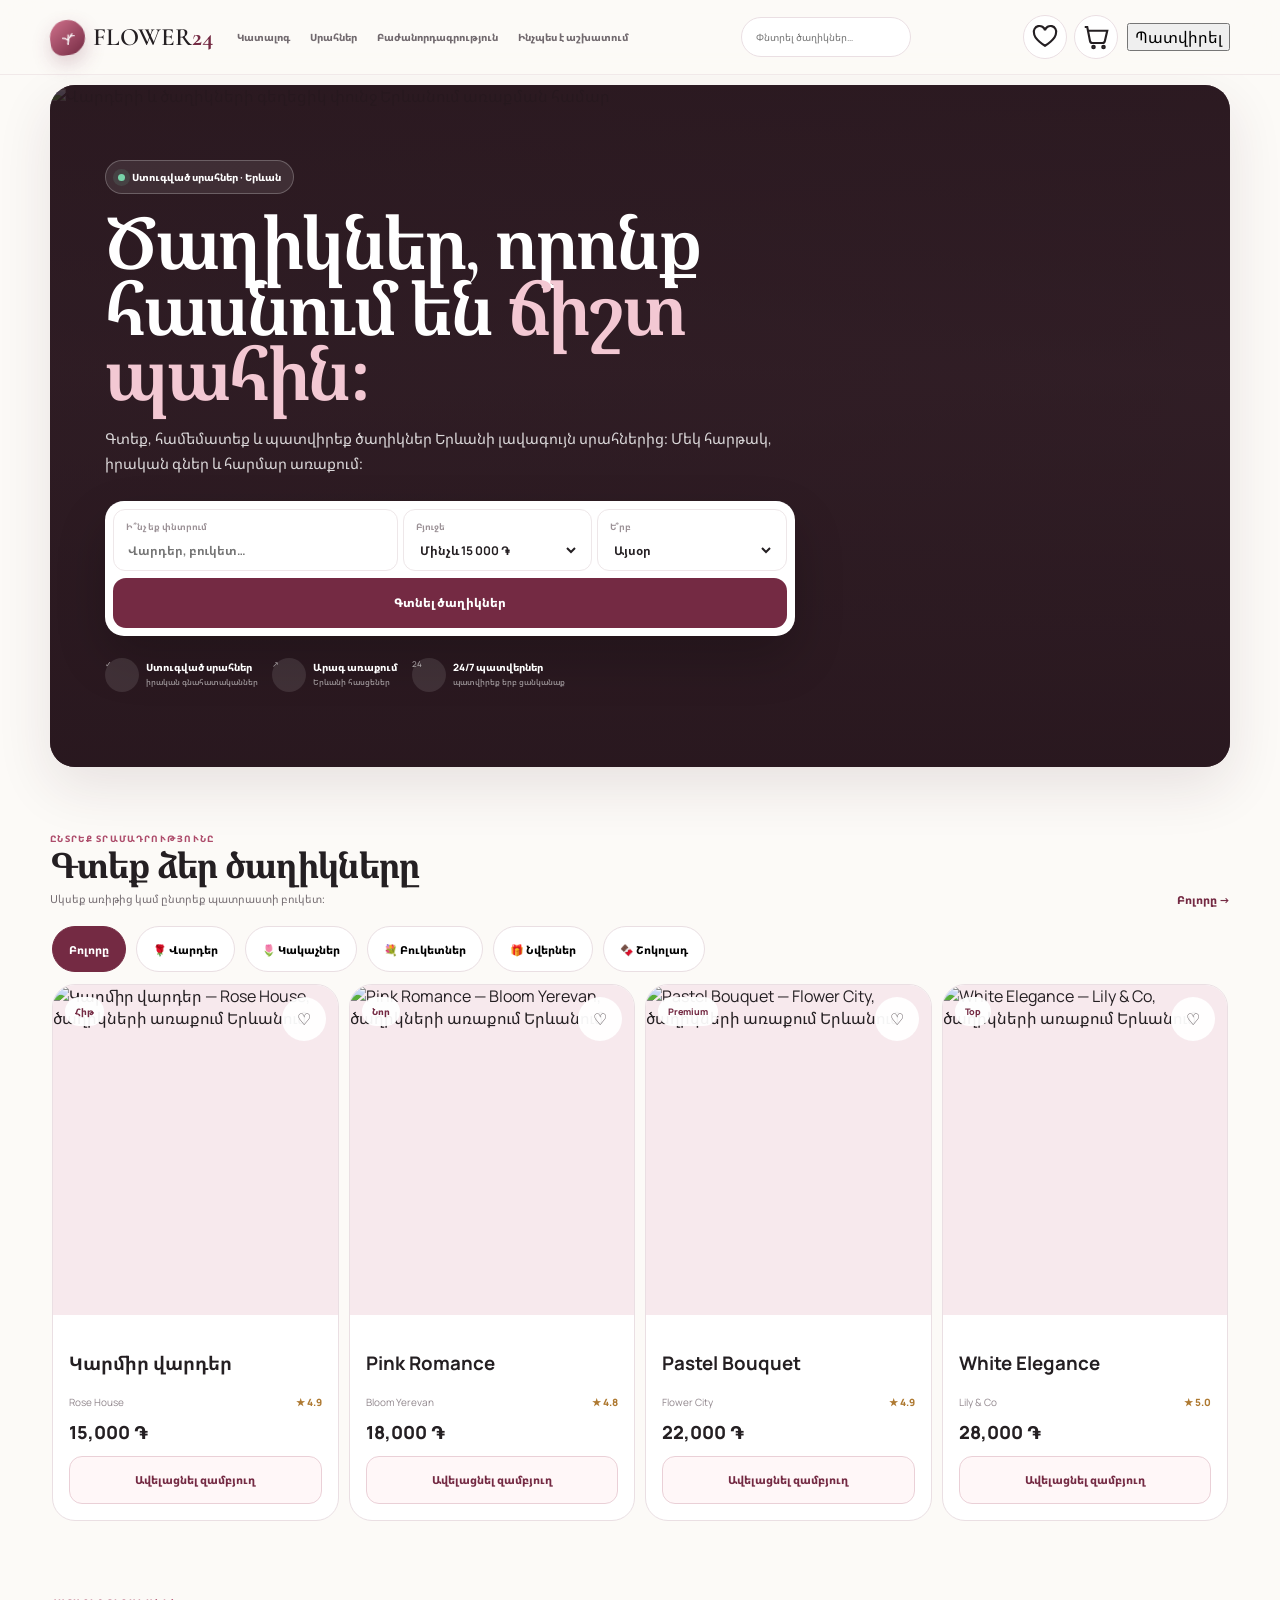
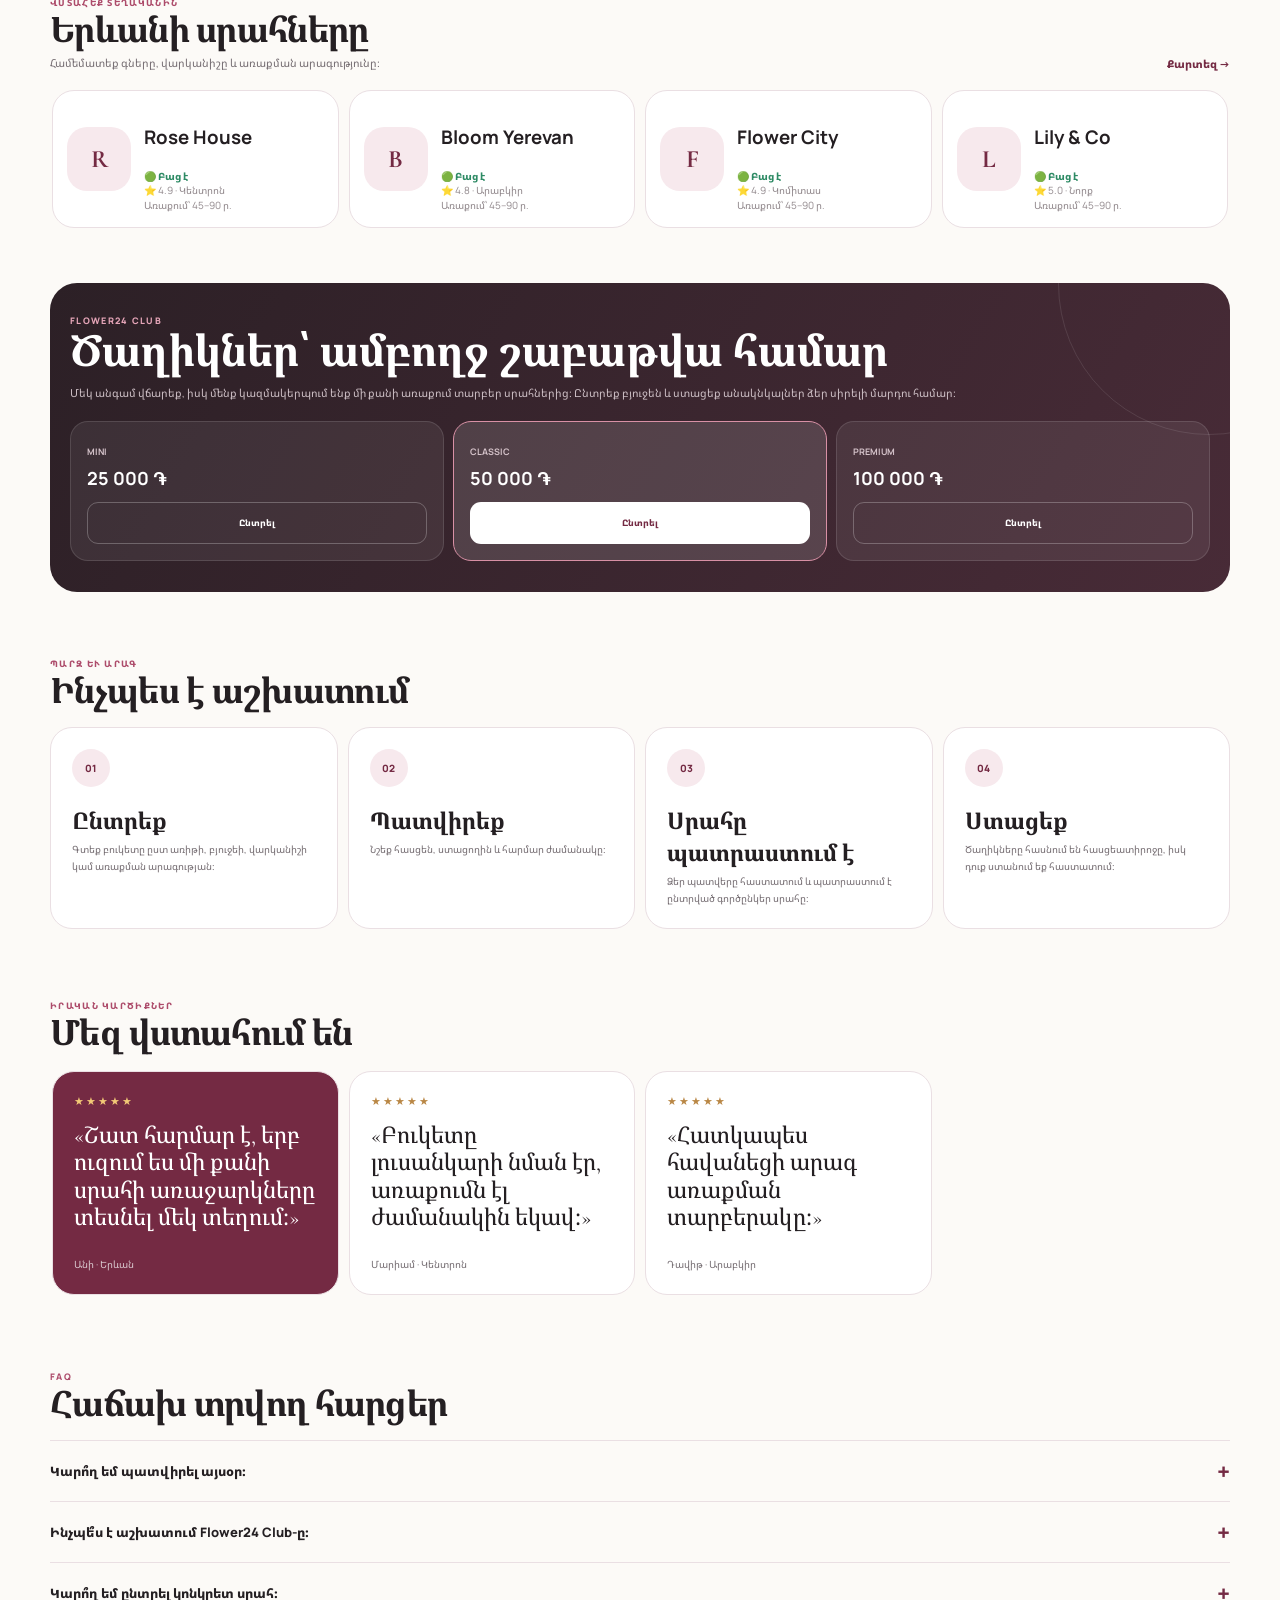
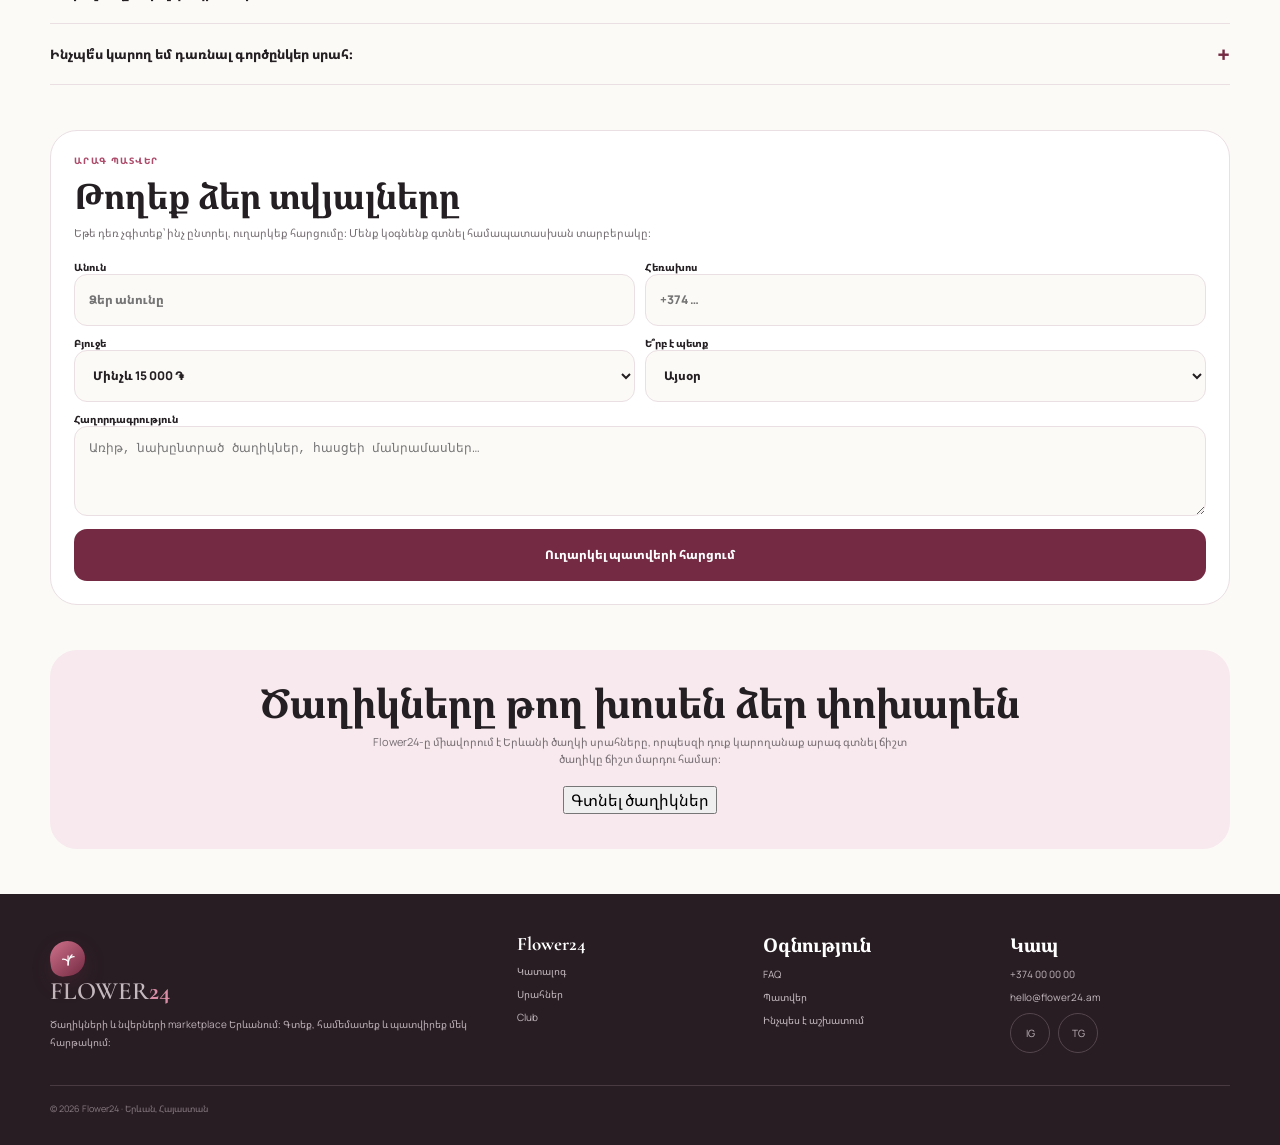
==== commit 55137dbc: "feat: make Flower24 mobile-first conversion-focused marketplace" ====
--- a/index.html
+++ b/index.html
@@ -4,8 +4,9 @@
 <meta charset="utf-8">
 <meta name="viewport" content="width=device-width,initial-scale=1,viewport-fit=cover">
 <title>Flower24 — Ծաղիկների առաքում Երևանում</title>
-<meta name="description" content="Flower24 — գտեք, համեմատեք և պատվիրեք ծաղիկներ Երևանի լավագույն սրահներից։ Արագ առաքում, վստահելի խանութներ և նվերներ։">
+<meta name="description" content="Flower24 — գտեք, համեմատեք և պատվիրեք ծաղիկներ Երևանի լավագույն սրահներից։ Արագ առաքում, նվերներ և Flower24 բաժանորդագրություն։">
 <meta name="theme-color" content="#742a43">
+<meta name="color-scheme" content="light dark">
 <meta property="og:title" content="Flower24 — Ծաղիկների առաքում Երևանում">
 <meta property="og:description" content="Երևանի ծաղկի սրահները՝ մեկ հարթակում։ Համեմատեք և պատվիրեք։">
 <meta property="og:type" content="website">
@@ -13,54 +14,46 @@
 <link rel="preconnect" href="https://fonts.gstatic.com" crossorigin>
 <link href="https://fonts.googleapis.com/css2?family=Cormorant+Garamond:wght@500;600;700&family=Manrope:wght@400;500;600;700;800&family=Noto+Sans+Armenian:wght@400;500;600;700;800&family=Noto+Serif+Armenian:wght@500;600;700&display=swap" rel="stylesheet">
 <style>
-:root{--burg:#742a43;--rose:#ad4c6b;--rose2:#cf718b;--blush:#f7e9ed;--ivory:#fcfaf7;--paper:#fff;--ink:#241f22;--muted:#777075;--line:#eadfe3;--gold:#b99663;--green:#2e8b65;--dark:#281d23;--serif:'Cormorant Garamond','Noto Serif Armenian',serif;--sans:'Manrope','Noto Sans Armenian',sans-serif;--shadow:0 24px 70px rgba(66,27,42,.11)}
-*{box-sizing:border-box}html{scroll-behavior:smooth}body{margin:0;background:var(--ivory);color:var(--ink);font-family:var(--sans);-webkit-font-smoothing:antialiased}button,input{font:inherit}button{cursor:pointer}a{text-decoration:none;color:inherit}.container{width:min(1220px,calc(100% - 36px));margin:auto}.top{position:sticky;top:0;z-index:50;background:rgba(252,250,247,.9);backdrop-filter:blur(18px);border-bottom:1px solid rgba(116,42,67,.08)}.nav{height:74px;display:flex;align-items:center;gap:22px}.brand{display:flex;align-items:center;gap:10px;font-weight:800;letter-spacing:-.6px;white-space:nowrap}.brand-mark{width:39px;height:39px;border-radius:50% 50% 50% 12px;transform:rotate(-8deg);background:linear-gradient(145deg,var(--rose2),var(--burg));display:grid;place-items:center;color:#fff;box-shadow:0 9px 24px rgba(116,42,67,.25)}.brand-mark svg{width:21px;transform:rotate(8deg)}.brand-name{font-family:var(--serif);font-size:28px;font-weight:600}.brand-name b{color:var(--burg)}.links{display:flex;gap:24px;margin-left:18px;font-size:11px;font-weight:800}.links a{color:#71696e;transition:.2s}.links a:hover,.links a.active{color:var(--burg)}.nav-search{margin-left:auto;width:190px;height:40px;border:1px solid var(--line);background:#fff;border-radius:99px;display:flex;align-items:center;gap:8px;padding:0 13px;color:#aaa;font-size:10px}.nav-search input{width:100%;border:0;outline:0;background:transparent;font-size:10px}.nav-actions{display:flex;gap:7px}.icon-btn{width:40px;height:40px;border:1px solid var(--line);background:#fff;border-radius:50%;display:grid;place-items:center;position:relative;color:var(--ink);transition:.2s}.icon-btn:hover{transform:translateY(-2px);border-color:#d9adba;color:var(--burg)}.badge{display:none;position:absolute;right:-2px;top:-2px;min-width:17px;height:17px;padding:0 4px;border-radius:99px;background:var(--burg);color:#fff;font-size:8px;font-weight:800;place-items:center}.primary{border:0;background:var(--burg);color:#fff;border-radius:99px;height:42px;padding:0 18px;font-size:10px;font-weight:800;box-shadow:0 10px 22px rgba(116,42,67,.2);transition:.2s}.primary:hover{transform:translateY(-2px);background:#602137}.hero{margin-top:14px;min-height:610px;border-radius:30px;overflow:hidden;position:relative;background:#3c2730;box-shadow:var(--shadow)}.hero-bg{position:absolute;inset:0;width:100%;height:100%;object-fit:cover}.hero:after{content:'';position:absolute;inset:0;background:linear-gradient(90deg,rgba(39,22,29,.9),rgba(39,22,29,.58) 45%,rgba(39,22,29,.08) 85%),linear-gradient(0deg,rgba(39,22,29,.35),transparent 60%)}.hero-content{position:relative;z-index:2;padding:78px 62px;width:min(760px,70%);color:#fff}.eyebrow{display:inline-flex;align-items:center;gap:8px;padding:8px 12px;border:1px solid rgba(255,255,255,.22);border-radius:99px;background:rgba(255,255,255,.09);font-size:9px;font-weight:800;letter-spacing:.4px}.hero h1{font-family:var(--serif);font-size:76px;line-height:.88;font-weight:600;letter-spacing:-2px;margin:22px 0 18px}.hero h1 em{font-style:normal;color:#f3c8d3}.hero p{font-size:14px;line-height:1.8;color:rgba(255,255,255,.8);max-width:550px;margin:0 0 27px}.finder{max-width:670px;background:#fff;border-radius:17px;padding:7px;display:grid;grid-template-columns:1.15fr .85fr .85fr auto;box-shadow:0 22px 50px rgba(0,0,0,.18)}.finder-field{padding:10px 12px;border-right:1px solid #eee6e9}.finder-field small{display:block;font-size:8px;color:#9b9196;font-weight:700;margin-bottom:3px}.finder-field input,.finder-field select{width:100%;border:0;outline:0;background:#fff;color:var(--ink);font-size:10px;font-weight:700}.finder button{border:0;background:var(--burg);color:#fff;border-radius:12px;padding:0 19px;font-size:10px;font-weight:800}.hero-proof{display:flex;gap:24px;margin-top:25px;flex-wrap:wrap}.proof{display:flex;align-items:center;gap:8px;font-size:10px;font-weight:800}.proof span{display:block;color:rgba(255,255,255,.57);font-size:8px;font-weight:500;margin-top:2px}.proof-icon{width:32px;height:32px;border-radius:50%;background:rgba(255,255,255,.11);display:grid;place-items:center}.proof-icon svg{width:15px}.section{padding:60px 0 0}.section-head{display:flex;align-items:end;justify-content:space-between;margin-bottom:20px}.kicker{font-size:9px;letter-spacing:1.4px;color:var(--rose);font-weight:800;text-transform:uppercase;margin-bottom:5px}.section h2{font-family:var(--serif);font-size:38px;line-height:1;margin:0;letter-spacing:-.8px}.section-sub{font-size:10px;color:var(--muted);margin:5px 0 0}.see{font-size:10px;color:var(--burg);font-weight:800}.chips{display:flex;gap:9px;overflow:auto;padding:2px 1px 6px;scrollbar-width:none}.chips::-webkit-scrollbar{display:none}.chip{flex:0 0 auto;border:1px solid var(--line);background:#fff;border-radius:99px;padding:10px 15px;font-size:9px;font-weight:800;transition:.2s}.chip:hover,.chip.active{background:var(--burg);border-color:var(--burg);color:#fff}.products{display:grid;grid-template-columns:repeat(4,1fr);gap:16px}.card{background:#fff;border:1px solid var(--line);border-radius:23px;overflow:hidden;transition:.3s;position:relative}.card:hover{transform:translateY(-6px);box-shadow:var(--shadow)}.photo{height:270px;overflow:hidden;position:relative;background:var(--blush)}.photo img{width:100%;height:100%;object-fit:cover;display:block;transition:.6s}.card:hover .photo img{transform:scale(1.045)}.tag{position:absolute;z-index:2;left:11px;top:11px;background:rgba(255,255,255,.94);color:var(--burg);border-radius:99px;padding:6px 9px;font-size:8px;font-weight:800}.heart{position:absolute;z-index:3;right:11px;top:11px;width:35px;height:35px;border:0;border-radius:50%;background:rgba(255,255,255,.95);display:grid;place-items:center;color:#51484d;transition:.2s}.heart.active{color:var(--burg);transform:scale(1.08)}.card-body{padding:15px}.card h3{font-family:var(--serif);font-size:21px;line-height:1;margin:0 0 8px}.meta{display:flex;justify-content:space-between;gap:7px;align-items:center}.shop-name{font-size:8px;color:#91878d}.rating{font-size:9px;color:#ae7931;font-weight:800}.price{font-size:16px;font-weight:800;margin-top:11px}.price del{font-size:9px;color:#aaa;margin-left:4px}.add{width:100%;height:40px;border:1px solid #ead0d7;background:#fff7f8;color:var(--burg);border-radius:11px;margin-top:11px;font-size:9px;font-weight:800;transition:.2s}.add:hover,.add.added{background:var(--burg);border-color:var(--burg);color:#fff}.shops{display:grid;grid-template-columns:repeat(4,1fr);gap:12px}.shop{background:#fff;border:1px solid var(--line);border-radius:20px;padding:12px;display:flex;gap:11px;align-items:center;transition:.25s}.shop:hover{transform:translateY(-3px);box-shadow:0 15px 35px rgba(60,25,40,.08)}.shop-logo{width:55px;height:55px;flex:0 0 auto;border-radius:18px;background:var(--blush);display:grid;place-items:center;color:var(--burg);font-family:var(--serif);font-size:22px;font-weight:700}.shop h3{font-family:var(--serif);font-size:18px;margin:0 0 2px}.shop-meta{font-size:8px;color:#90878b}.open{font-size:8px;color:var(--green);font-weight:800}.subscription{margin-top:60px;background:linear-gradient(120deg,#2c2026,#482b37);border-radius:30px;padding:43px;color:#fff;position:relative;overflow:hidden}.subscription:before{content:'';position:absolute;width:380px;height:380px;border:1px solid rgba(255,255,255,.1);border-radius:50%;right:-130px;top:-180px}.subscription-grid{display:grid;grid-template-columns:1.05fr 1fr;gap:35px;align-items:center;position:relative;z-index:1}.subscription h2{font-family:var(--serif);font-size:48px;line-height:.95;margin:0 0 12px}.subscription p{font-size:11px;line-height:1.7;color:#cdbfc5;max-width:500px}.plans{display:grid;grid-template-columns:repeat(3,1fr);gap:10px}.plan{background:rgba(255,255,255,.07);border:1px solid rgba(255,255,255,.12);border-radius:20px;padding:17px;transition:.25s}.plan:hover,.plan.selected{background:rgba(255,255,255,.13);border-color:#d890a5;transform:translateY(-3px)}.plan small{font-size:8px;color:#d5c3ca;font-weight:700}.plan strong{display:block;font-size:19px;margin:5px 0 11px}.plan button{width:100%;border:1px solid rgba(255,255,255,.25);background:transparent;color:#fff;border-radius:10px;height:34px;font-size:8px;font-weight:800}.plan.selected button{background:#fff;color:var(--burg)}.steps{display:grid;grid-template-columns:repeat(4,1fr);gap:12px}.step{background:#fff;border:1px solid var(--line);border-radius:22px;padding:22px;min-height:180px}.step-no{width:34px;height:34px;border-radius:50%;background:var(--blush);color:var(--burg);display:grid;place-items:center;font-size:9px;font-weight:800}.step h3{font-family:var(--serif);font-size:21px;margin:17px 0 5px}.step p{font-size:9px;line-height:1.7;color:var(--muted);margin:0}.reviews{display:grid;grid-template-columns:1.1fr 1fr 1fr;gap:12px}.review{background:#fff;border:1px solid var(--line);border-radius:22px;padding:22px}.review.featured{background:var(--burg);color:#fff}.stars{letter-spacing:2px;color:#b98745;font-size:11px}.review.featured .stars{color:#f2c976}.review p{font-family:var(--serif);font-size:20px;line-height:1.25;margin:15px 0 18px}.review small{font-size:9px;color:var(--muted)}.review.featured small{color:#d9c7ce}.faq{max-width:820px;margin:auto}.faq-item{border-top:1px solid var(--line)}.faq-btn{width:100%;padding:18px 0;background:none;border:0;display:flex;justify-content:space-between;align-items:center;text-align:left;font-size:11px;font-weight:800;color:var(--ink)}.faq-btn span{font-size:18px;color:var(--burg);transition:.2s}.faq-item.open .faq-btn span{transform:rotate(45deg)}.faq-answer{max-height:0;overflow:hidden;transition:max-height .3s}.faq-answer p{font-size:10px;line-height:1.8;color:var(--muted);padding:0 35px 17px 0;margin:0}.cta{margin-top:60px;border-radius:30px;background:var(--blush);padding:42px;text-align:center}.cta h2{font-family:var(--serif);font-size:44px;margin:0 0 7px}.cta p{font-size:10px;color:var(--muted);margin:0 auto 18px}.footer{margin-top:60px;background:var(--dark);color:#fff;padding:50px 0 30px}.footer-grid{display:grid;grid-template-columns:2fr 1fr 1fr 1fr;gap:35px}.footer .brand-name{color:#fff}.footer p{color:#b8aab0;font-size:10px;line-height:1.8;max-width:340px}.footer h4{font-family:var(--serif);font-size:18px;margin:0 0 10px}.footer a{display:block;color:#b8aab0;font-size:9px;margin:8px 0}.copyright{border-top:1px solid #45373e;margin-top:25px;padding-top:16px;color:#81737a;font-size:8px}.mobile-nav{display:none}.to-top{position:fixed;right:20px;bottom:20px;width:43px;height:43px;border:1px solid var(--line);background:#fff;color:var(--burg);border-radius:50%;display:none;place-items:center;z-index:40;box-shadow:0 10px 30px rgba(0,0,0,.1)}.toast{position:fixed;left:50%;bottom:25px;transform:translate(-50%,20px);background:var(--dark);color:#fff;border-radius:99px;padding:11px 17px;font-size:9px;font-weight:800;opacity:0;pointer-events:none;transition:.25s;z-index:100}.toast.show{opacity:1;transform:translate(-50%,0)}.empty{grid-column:1/-1;padding:35px;text-align:center;border:1px dashed #d9c8ce;border-radius:20px;color:var(--muted);background:#fff;font-size:10px}button:focus-visible,a:focus-visible,input:focus-visible,select:focus-visible{outline:3px solid #dfaabb;outline-offset:3px}
-@media(max-width:1050px){.links{display:none}.nav-search{margin-left:auto}.hero-content{width:76%}.hero h1{font-size:64px}.products{grid-template-columns:repeat(3,1fr)}.shops{grid-template-columns:repeat(2,1fr)}.finder{grid-template-columns:1fr 1fr}.finder button{height:44px}.finder-field:nth-child(2){border-right:0}.finder-field:nth-child(3){border-top:1px solid #eee6e9}.finder button{grid-column:1/-1}.steps{grid-template-columns:repeat(2,1fr)}}
-@media(max-width:720px){body{padding-bottom:67px}.container{width:calc(100% - 20px)}.nav{height:64px}.brand-name{font-size:24px}.brand-mark{width:34px;height:34px}.nav-search,.primary{display:none}.nav-actions{margin-left:auto}.icon-btn{width:37px;height:37px}.hero{min-height:650px;margin-top:9px;border-radius:22px}.hero-content{width:100%;padding:55px 23px}.hero h1{font-size:55px;letter-spacing:-1.5px}.hero p{font-size:12px}.finder{grid-template-columns:1fr 1fr}.finder-field{padding:9px}.finder-field:nth-child(2){border-right:0}.finder-field:nth-child(3){border-top:1px solid #eee6e9}.finder button{grid-column:1/-1}.hero-proof{gap:12px}.proof{font-size:9px}.section{padding-top:45px}.section h2{font-size:33px}.products{grid-template-columns:repeat(2,1fr);gap:9px}.photo{height:220px}.card h3{font-size:18px}.card-body{padding:12px}.shops{grid-template-columns:1fr}.subscription{padding:29px 20px;border-radius:24px}.subscription-grid{grid-template-columns:1fr}.subscription h2{font-size:40px}.plans{grid-template-columns:1fr}.steps{grid-template-columns:1fr}.step{min-height:auto}.reviews{grid-template-columns:1fr}.review.featured{order:-1}.cta{padding:32px 20px}.cta h2{font-size:38px}.footer{padding-bottom:22px}.footer-grid{grid-template-columns:1fr 1fr;gap:25px}.footer-grid>div:first-child{grid-column:1/-1}.mobile-nav{position:fixed;left:8px;right:8px;bottom:8px;height:58px;background:rgba(255,255,255,.96);backdrop-filter:blur(18px);border:1px solid var(--line);border-radius:18px;display:grid;grid-template-columns:repeat(5,1fr);z-index:60;box-shadow:0 15px 45px rgba(50,20,35,.15)}.mobile-nav a{display:grid;place-items:center;align-content:center;gap:2px;font-size:7px;color:#82787e;font-weight:800}.mobile-nav a.active{color:var(--burg)}.mobile-nav svg{width:18px;height:18px}.to-top{right:14px;bottom:78px;width:39px;height:39px}}
+:root{--burg:#742a43;--rose:#ad4c6b;--rose2:#cf718b;--blush:#f7e9ed;--ivory:#fcfaf7;--paper:#fff;--ink:#241f22;--muted:#756d72;--line:#eadfe3;--gold:#b99663;--green:#2e8b65;--dark:#281d23;--serif:'Cormorant Garamond','Noto Serif Armenian',serif;--sans:'Manrope','Noto Sans Armenian',sans-serif;--shadow:0 20px 55px rgba(66,27,42,.11)}
+*{box-sizing:border-box}html{scroll-behavior:smooth;overflow-x:hidden}body{margin:0;background:var(--ivory);color:var(--ink);font-family:var(--sans);-webkit-font-smoothing:antialiased;overflow-x:hidden;padding-bottom:calc(78px + env(safe-area-inset-bottom))}body:has(.menu.open){overflow:hidden}a{text-decoration:none;color:inherit}button,input,select{font:inherit}button{cursor:pointer}.container{width:min(1180px,calc(100% - 24px));margin:auto}.sr-only{position:absolute;width:1px;height:1px;padding:0;margin:-1px;overflow:hidden;clip:rect(0,0,0,0);white-space:nowrap;border:0}.top{position:sticky;top:0;z-index:60;background:rgba(252,250,247,.9);backdrop-filter:blur(18px);border-bottom:1px solid rgba(116,42,67,.08)}.nav{height:64px;display:flex;align-items:center;gap:9px}.brand{display:flex;align-items:center;gap:8px;font-weight:800}.brand-mark{width:35px;height:35px;border-radius:50% 50% 50% 12px;transform:rotate(-8deg);background:linear-gradient(145deg,var(--rose2),var(--burg));display:grid;place-items:center;color:#fff;box-shadow:0 8px 20px rgba(116,42,67,.23)}.brand-mark svg{width:20px;transform:rotate(8deg)}.brand-name{font-family:var(--serif);font-size:25px;font-weight:600}.brand-name b{color:var(--burg)}.desktop-links,.desktop-search,.desktop-action{display:none}.nav-actions{margin-left:auto;display:flex;gap:7px}.icon-btn{width:44px;height:44px;border:1px solid var(--line);background:var(--paper);border-radius:50%;display:grid;place-items:center;color:var(--ink);position:relative;transition:transform .2s}.icon-btn:active,.primary:active,.add:active,.bottom-cta:active{transform:scale(.96)}.badge{display:none;position:absolute;right:-2px;top:-2px;min-width:18px;height:18px;padding:0 4px;border-radius:99px;background:var(--burg);color:#fff;font-size:9px;font-weight:800;place-items:center}.menu-btn{display:grid}.menu{position:fixed;inset:0;background:rgba(39,27,33,.96);color:#fff;z-index:100;padding:78px 24px 30px;transform:translateY(-100%);transition:transform .38s cubic-bezier(.22,.8,.2,1)}.menu.open{transform:none}.menu-close{position:absolute;right:18px;top:16px}.menu nav{display:grid;gap:7px}.menu a{font-family:var(--serif);font-size:38px;padding:12px 0;border-bottom:1px solid rgba(255,255,255,.1)}.menu .menu-note{font:500 13px/1.7 var(--sans);color:#cbbcc3;margin-top:22px}.hero{margin-top:10px;min-height:690px;border-radius:25px;overflow:hidden;position:relative;background:#3c2730;box-shadow:var(--shadow)}.hero-bg{position:absolute;inset:0;width:100%;height:100%;object-fit:cover}.hero:after{content:'';position:absolute;inset:0;background:linear-gradient(180deg,rgba(39,22,29,.78),rgba(39,22,29,.55) 42%,rgba(39,22,29,.88)),linear-gradient(90deg,rgba(39,22,29,.22),transparent)}.hero-content{position:relative;z-index:2;padding:54px 22px;color:#fff}.eyebrow{display:inline-flex;align-items:center;gap:7px;padding:9px 12px;border:1px solid rgba(255,255,255,.23);border-radius:99px;background:rgba(255,255,255,.09);font-size:10px;font-weight:800}.eyebrow i{width:7px;height:7px;background:#78d3a9;border-radius:50%;box-shadow:0 0 0 5px rgba(120,211,169,.12)}.hero h1{font-family:var(--serif);font-size:54px;line-height:.91;font-weight:600;letter-spacing:-1.5px;margin:20px 0 15px}.hero h1 em{font-style:normal;color:#f3c8d3}.hero p{font-size:15px;line-height:1.7;color:rgba(255,255,255,.82);margin:0 0 24px}.finder{background:#fff;border-radius:19px;padding:8px;box-shadow:0 22px 50px rgba(0,0,0,.2)}.finder-row{display:grid;grid-template-columns:1fr 1fr;gap:5px}.finder-field{min-height:58px;padding:10px 12px;border:1px solid #eee7e9;border-radius:12px}.finder-field small{display:block;font-size:9px;color:#9b9196;font-weight:700;margin-bottom:5px}.finder-field input,.finder-field select{width:100%;border:0;outline:0;background:#fff;color:var(--ink);font-size:12px;font-weight:700}.finder button{width:100%;height:50px;border:0;background:var(--burg);color:#fff;border-radius:13px;margin-top:7px;font-size:12px;font-weight:800}.hero-proof{display:flex;gap:14px;margin-top:20px;overflow:auto;scrollbar-width:none}.hero-proof::-webkit-scrollbar{display:none}.proof{min-width:max-content;display:flex;align-items:center;gap:7px;font-size:10px;font-weight:800}.proof span{display:block;color:rgba(255,255,255,.58);font-size:8px;font-weight:500;margin-top:2px}.proof-icon{width:34px;height:34px;border-radius:50%;background:rgba(255,255,255,.1);display:grid;place-items:center}.section{padding:45px 0 0}.section-head{display:flex;align-items:end;justify-content:space-between;gap:10px;margin-bottom:17px}.kicker{font-size:9px;letter-spacing:1.3px;color:var(--rose);font-weight:800;text-transform:uppercase;margin-bottom:5px}.section h2{font-family:var(--serif);font-size:35px;line-height:1;margin:0;letter-spacing:-.7px}.section-sub{font-size:11px;line-height:1.6;color:var(--muted);margin:5px 0 0}.see{font-size:11px;color:var(--burg);font-weight:800;white-space:nowrap}.chips,.product-scroll,.shop-scroll,.review-scroll{display:flex;gap:10px;overflow-x:auto;scroll-snap-type:x mandatory;padding:2px 2px 10px;scrollbar-width:none}.chips::-webkit-scrollbar,.product-scroll::-webkit-scrollbar,.shop-scroll::-webkit-scrollbar,.review-scroll::-webkit-scrollbar{display:none}.chip{min-height:46px;flex:0 0 auto;display:flex;align-items:center;border:1px solid var(--line);background:#fff;border-radius:99px;padding:0 16px;font-size:11px;font-weight:800;scroll-snap-align:start}.chip.active{background:var(--burg);border-color:var(--burg);color:#fff}.product-card{flex:0 0 82%;max-width:330px;scroll-snap-align:start;background:#fff;border:1px solid var(--line);border-radius:23px;overflow:hidden;position:relative}.photo{height:330px;overflow:hidden;position:relative;background:var(--blush)}.photo img{width:100%;height:100%;object-fit:cover;display:block;transition:transform .6s}.product-card:hover .photo img{transform:scale(1.035)}.tag{position:absolute;z-index:2;left:12px;top:12px;background:rgba(255,255,255,.94);color:var(--burg);border-radius:99px;padding:8px 10px;font-size:9px;font-weight:800}.heart{position:absolute;z-index:3;right:12px;top:12px;width:44px;height:44px;border:0;border-radius:50%;background:rgba(255,255,255,.95);display:grid;place-items:center;color:#51484d;transition:.2s}.heart.active{color:var(--burg);transform:scale(1.07)}.card-body{padding:16px}.card h3{font-family:var(--serif);font-size:24px;line-height:1;margin:0 0 9px}.meta{display:flex;justify-content:space-between;gap:7px;align-items:center}.shop-name{font-size:10px;color:#91878d}.rating{font-size:10px;color:#ae7931;font-weight:800}.price{font-size:18px;font-weight:800;margin-top:11px}.price del{font-size:10px;color:#aaa;margin-left:4px}.add{width:100%;min-height:48px;border:1px solid #ead0d7;background:#fff7f8;color:var(--burg);border-radius:13px;margin-top:12px;font-size:11px;font-weight:800}.add.added{background:var(--burg);border-color:var(--burg);color:#fff}.shop-card{flex:0 0 78%;max-width:320px;scroll-snap-align:start;background:#fff;border:1px solid var(--line);border-radius:22px;padding:14px;display:flex;gap:13px;align-items:center}.shop-logo{width:64px;height:64px;flex:0 0 auto;border-radius:20px;background:var(--blush);display:grid;place-items:center;color:var(--burg);font-family:var(--serif);font-size:25px;font-weight:700}.shop h3{font-family:var(--serif);font-size:21px;margin:0 0 3px}.shop-meta{font-size:10px;color:#90878b;line-height:1.5}.open{font-size:10px;color:var(--green);font-weight:800}.subscription{margin-top:45px;background:linear-gradient(120deg,#2c2026,#482b37);border-radius:27px;padding:31px 20px;color:#fff;position:relative;overflow:hidden}.subscription:before{content:'';position:absolute;width:300px;height:300px;border:1px solid rgba(255,255,255,.1);border-radius:50%;right:-130px;top:-150px}.subscription h2{position:relative;z-index:1;font-family:var(--serif);font-size:43px;line-height:.94;margin:0 0 12px}.subscription p{position:relative;z-index:1;font-size:11px;line-height:1.7;color:#cdbfc5;margin:0 0 18px}.plans{display:flex;gap:9px;overflow:auto;position:relative;z-index:1;scrollbar-width:none}.plans::-webkit-scrollbar{display:none}.plan{min-width:145px;flex:1;background:rgba(255,255,255,.07);border:1px solid rgba(255,255,255,.12);border-radius:18px;padding:16px}.plan.selected{border-color:#d890a5;background:rgba(255,255,255,.13)}.plan small{font-size:9px;color:#d5c3ca;font-weight:700}.plan strong{display:block;font-size:18px;margin:6px 0 12px}.plan button{width:100%;min-height:42px;border:1px solid rgba(255,255,255,.25);background:transparent;color:#fff;border-radius:11px;font-size:9px;font-weight:800}.plan.selected button{background:#fff;color:var(--burg)}.steps{display:flex;gap:10px;overflow:auto;scroll-snap-type:x mandatory;padding-bottom:5px;scrollbar-width:none}.steps::-webkit-scrollbar{display:none}.step{flex:0 0 76%;scroll-snap-align:start;background:#fff;border:1px solid var(--line);border-radius:22px;padding:21px;min-height:185px}.step-no{width:38px;height:38px;border-radius:50%;background:var(--blush);color:var(--burg);display:grid;place-items:center;font-size:10px;font-weight:800}.step h3{font-family:var(--serif);font-size:23px;margin:17px 0 5px}.step p{font-size:10px;line-height:1.7;color:var(--muted);margin:0}.review-card{flex:0 0 84%;scroll-snap-align:start;background:#fff;border:1px solid var(--line);border-radius:22px;padding:21px}.review-card.featured{background:var(--burg);color:#fff}.stars{letter-spacing:2px;color:#b98745;font-size:11px}.review-card.featured .stars{color:#f2c976}.review-card p{font-family:var(--serif);font-size:23px;line-height:1.2;margin:15px 0 18px}.review-card small{font-size:10px;color:var(--muted)}.review-card.featured small{color:#d9c7ce}.faq{border-top:1px solid var(--line)}.faq-item{border-bottom:1px solid var(--line)}.faq-btn{width:100%;min-height:60px;padding:12px 0;background:none;border:0;display:flex;justify-content:space-between;align-items:center;text-align:left;font-size:13px;font-weight:800;color:var(--ink)}.faq-btn span{font-size:23px;color:var(--burg);transition:.25s}.faq-item.open .faq-btn span{transform:rotate(45deg)}.faq-answer{max-height:0;overflow:hidden;transition:max-height .35s ease}.faq-answer p{font-size:11px;line-height:1.8;color:var(--muted);padding:0 28px 17px 0;margin:0}.order{margin-top:45px;background:#fff;border:1px solid var(--line);border-radius:27px;padding:23px}.order h2{font-family:var(--serif);font-size:35px;margin:0 0 5px}.order>p{font-size:11px;color:var(--muted);line-height:1.6;margin:0 0 18px}.order-form{display:grid;gap:10px}.order-form label{font-size:10px;font-weight:800}.order-form input,.order-form select,.order-form textarea{width:100%;min-height:52px;border:1px solid var(--line);border-radius:13px;background:var(--ivory);padding:0 14px;outline:none;font-size:12px;color:var(--ink)}.order-form textarea{padding-top:14px;min-height:90px;resize:vertical}.order-form input:focus,.order-form select:focus,.order-form textarea:focus{border-color:#d8a7b6;box-shadow:0 0 0 3px rgba(173,76,107,.08)}.submit{min-height:52px;border:0;border-radius:13px;background:var(--burg);color:#fff;font-weight:800;font-size:12px}.cta{margin-top:45px;border-radius:27px;background:var(--blush);padding:35px 20px;text-align:center}.cta h2{font-family:var(--serif);font-size:40px;line-height:1;margin:0 0 8px}.cta p{font-size:11px;line-height:1.6;color:var(--muted);margin:0 auto 18px;max-width:560px}.footer{margin-top:45px;background:var(--dark);color:#fff;padding:38px 0 calc(30px + env(safe-area-inset-bottom))}.footer-grid{display:grid;grid-template-columns:1fr 1fr;gap:27px}.footer .brand-name b{color:#d98ca4}.footer p{grid-column:1/-1;color:#bdb1b7;line-height:1.8;font-size:10px;margin:0}.footer h4{font-family:var(--serif);font-size:19px;margin:0 0 9px}.footer a{display:block;color:#c4b9be;font-size:10px;margin:9px 0}.socials{display:flex;gap:8px}.socials a{width:40px;height:40px;border:1px solid #55464e;border-radius:50%;display:grid;place-items:center;margin:0}.copyright{grid-column:1/-1;border-top:1px solid #493a42;margin-top:5px;padding-top:16px;color:#887b82;font-size:9px}.bottom-bar{position:fixed;z-index:80;left:0;right:0;bottom:0;padding:8px 10px calc(8px + env(safe-area-inset-bottom));background:rgba(255,255,255,.94);backdrop-filter:blur(18px);border-top:1px solid var(--line);display:grid;grid-template-columns:repeat(4,1fr);gap:6px}.bottom-item{min-height:48px;border:0;background:transparent;color:#756d72;font-size:9px;font-weight:800;display:grid;place-items:center;gap:2px}.bottom-item.active{color:var(--burg)}.bottom-item svg{width:20px;height:20px}.bottom-cta{min-height:48px;border:0;border-radius:13px;background:var(--burg);color:#fff;font-size:10px;font-weight:800}.toast{position:fixed;z-index:120;left:50%;bottom:calc(88px + env(safe-area-inset-bottom));transform:translate(-50%,20px);opacity:0;pointer-events:none;background:#2c2026;color:#fff;padding:13px 17px;border-radius:14px;font-size:11px;font-weight:700;transition:.25s;white-space:nowrap}.toast.show{opacity:1;transform:translate(-50%,0)}.reveal{opacity:0;transform:translateY(16px);transition:opacity .6s ease,transform .6s ease}.reveal.visible{opacity:1;transform:none}@media(prefers-reduced-motion:reduce){*,*:before,*:after{scroll-behavior:auto!important;transition:none!important;animation:none!important}}@media(prefers-color-scheme:dark){:root{--ivory:#171316;--paper:#211b1f;--ink:#f7eef1;--muted:#b8abb0;--line:#3a2d33;--blush:#32232a}body{background:var(--ivory)}.top{background:rgba(23,19,22,.9)}.icon-btn,.chip,.product-card,.shop-card,.step,.review-card,.order{background:var(--paper);color:var(--ink)}.finder,.finder-field,.finder-field input,.finder-field select{background:#211b1f;color:#fff}.finder-field{border-color:#3a2d33}.finder-field small{color:#aaa}.order-form input,.order-form select,.order-form textarea{background:#171316;color:#fff;border-color:#3a2d33}.bottom-bar{background:rgba(33,27,31,.94)}.faq-btn{color:var(--ink)}}
+@media(min-width:700px){body{padding-bottom:0}.container{width:min(1180px,calc(100% - 40px))}.nav{height:74px}.menu-btn{display:none}.desktop-links{display:flex;gap:20px;margin-left:15px;font-size:10px;font-weight:800}.desktop-links a{color:#71696e}.desktop-links a:hover{color:var(--burg)}.desktop-search{display:flex;margin-left:auto;width:170px;height:40px;border:1px solid var(--line);background:var(--paper);border-radius:99px;padding:0 12px;align-items:center}.desktop-search input{width:100%;border:0;outline:0;background:transparent;color:var(--ink);font-size:10px}.desktop-action{display:block}.hero{min-height:600px}.hero-content{padding:75px 55px;width:68%}.hero h1{font-size:72px}.finder{max-width:690px}.finder-row{grid-template-columns:1.2fr .8fr .8fr}.finder button{margin-top:7px}.section{padding-top:65px}.product-card{flex:1;max-width:none}.product-scroll,.shop-scroll,.review-scroll{display:grid;grid-template-columns:repeat(4,1fr);overflow:visible}.shop-card{flex:1;max-width:none}.steps{display:grid;grid-template-columns:repeat(4,1fr);overflow:visible}.step{flex:1}.review-card{flex:1}.order-form{grid-template-columns:1fr 1fr}.order-form label:last-of-type,.order-form textarea,.submit{grid-column:1/-1}.bottom-bar{display:none}.footer-grid{grid-template-columns:2fr 1fr 1fr 1fr}.footer p{grid-column:auto}.copyright{grid-column:1/-1}}
 </style>
 </head>
 <body>
-<header class="top"><div class="container nav">
-<a class="brand" href="#top" aria-label="Flower24 գլխավոր էջ"><span class="brand-mark"><svg viewBox="0 0 24 24" fill="none" stroke="currentColor" stroke-width="1.5"><path d="M12 21V9M12 14c-4-1-6-3.8-6-6.8C9.5 7.2 12 9.6 12 14Zm0-1c.3-4.1 2.7-6.5 6-7.3.4 3.4-1.7 6.4-6 7.3Z"/><path d="M12 18c-2.6-1.5-4.5-1.4-6.2-.3 1.8 2 4 2.2 6.2.3Zm0-2c2.5-1.5 4.3-1.5 6-.4-1.5 2-3.8 2.4-6 .4Z"/></svg></span><span class="brand-name">FLOWER<b>24</b></span></a>
-<nav class="links" aria-label="Հիմնական նավիգացիա"><a class="active" href="#catalog">Կատալոգ</a><a href="#shops">Սրահներ</a><a href="#subscription">Բաժանորդագրություն</a><a href="#how">Ինչպես է աշխատում</a></nav>
-<label class="nav-search"><span>⌕</span><input id="quickSearch" placeholder="Որոնել ծաղիկներ..." aria-label="Որոնել"></label>
-<div class="nav-actions"><button class="icon-btn" aria-label="Ընտրվածներ">♡</button><button class="icon-btn" id="cartBtn" aria-label="Զամբյուղ">🛒<span class="badge" id="cartBadge">0</span></button><button class="icon-btn" aria-label="Պրոֆիլ">◯</button></div>
-</div></header>
-<main id="top"><div class="container">
-<section class="hero" aria-labelledby="heroTitle"><img class="hero-bg" src="https://images.unsplash.com/photo-1526047932273-341f2a7631f9?auto=format&fit=crop&w=1800&q=84" alt="Թարմ վարդերի և ծաղիկների մեծ փունջ" fetchpriority="high"><div class="hero-content"><div class="eyebrow">✦ ԵՐԵՎԱՆԻ ԾԱՂԿԻ ՍՐԱՀՆԵՐԸ՝ ՄԵԿ ՀԱՐԹԱԿՈՒՄ</div><h1 id="heroTitle">Ծաղիկներ,<br>որոնք հասնում են <em>ճիշտ պահին</em>։</h1><p>Գտեք, համեմատեք և պատվիրեք ծաղիկներ Երևանի լավագույն սրահներից։ Ընտրեք բյուջեն, առաքման ժամանակը և ստացեք լավագույն տարբերակները մեկ վայրում։</p>
-<div class="finder"><label class="finder-field"><small>Ի՞նչ եք փնտրում</small><input id="searchInput" placeholder="Վարդեր, փունջ..." aria-label="Փնտրել ծաղիկ"></label><label class="finder-field"><small>Բյուջե</small><select id="budget"><option>Մինչև 15 000 ֏</option><option>15 000–30 000 ֏</option><option>30 000–50 000 ֏</option><option>50 000 ֏+</option></select></label><label class="finder-field"><small>Առաքում</small><select><option>Այսօր</option><option>Վաղը</option><option>Ընտրել օր</option></select></label><button id="findBtn">Գտնել ծաղիկներ</button></div>
-<div class="hero-proof"><div class="proof"><i class="proof-icon">⚡</i><div>Արագ առաքում<span>Ընտրեք հարմար ժամ</span></div></div><div class="proof"><i class="proof-icon">✓</i><div>Ստուգված սրահներ<span>Վստահելի գործընկերներ</span></div></div><div class="proof"><i class="proof-icon">♡</i><div>Անվտանգ վճարում<span>Պարզ և արագ պատվեր</span></div></div></div></div></section>
-<section class="section" id="catalog"><div class="section-head"><div><div class="kicker">Բացահայտեք</div><h2>Ընտրեք ըստ առիթի</h2><p class="section-sub">Մի քանի վայրկյանում գտեք ճիշտ ծաղիկները։</p></div><a class="see" href="#products">Դիտել ամբողջը →</a></div><div class="chips"><button class="chip active" data-filter="all">Բոլորը</button><button class="chip" data-filter="rose">🌹 Վարդեր</button><button class="chip" data-filter="tulip">🌷 Կակաչներ</button><button class="chip" data-filter="bouquet">💐 Փնջեր</button><button class="chip" data-filter="gift">🎁 Նվերներ</button><button class="chip" data-filter="premium">✦ Premium</button></div></section>
-<section class="section" id="products"><div class="section-head"><div><div class="kicker">Այսօր ամենապահանջվածը</div><h2>Հանրաճանաչ ծաղիկներ</h2></div><a class="see" href="#catalog">Ֆիլտրել →</a></div><div class="products" id="productGrid"></div></section>
-<section class="section" id="shops"><div class="section-head"><div><div class="kicker">Գտեք ձեր սրահը</div><h2>Վստահելի սրահներ Երևանում</h2><p class="section-sub">Համեմատեք գնահատականները, գները և առաքման արագությունը։</p></div><a class="see" href="#shops">Բոլոր սրահները →</a></div><div class="shops"><a class="shop" href="#products"><div class="shop-logo">R</div><div><h3>Rose House</h3><div class="open">● Բաց է · ~45 րոպե</div><div class="shop-meta">⭐ 4.9 · Կենտրոն</div></div></a><a class="shop" href="#products"><div class="shop-logo">B</div><div><h3>Bloom Yerevan</h3><div class="open">● Բաց է · ~60 րոպե</div><div class="shop-meta">⭐ 4.8 · Արաբկիր</div></div></a><a class="shop" href="#products"><div class="shop-logo">F</div><div><h3>Flower City</h3><div class="open">● Բաց է · ~50 րոպե</div><div class="shop-meta">⭐ 4.9 · Կենտրոն</div></div></a><a class="shop" href="#products"><div class="shop-logo">L</div><div><h3>Lily & Co.</h3><div class="open">● Բաց է · ~70 րոպե</div><div class="shop-meta">⭐ 4.7 · Նորք</div></div></a></div></section>
-<section class="subscription" id="subscription"><div class="subscription-grid"><div><div class="kicker" style="color:#e8a9ba">FLOWER24 EXCLUSIVE</div><h2>Ծաղիկներ՝<br>ամբողջ շաբաթ։</h2><p>Վճարեք մեկ անգամ և ստացեք մի քանի անակնկալ առաքումներ։ Flower24-ը ընտրում է համապատասխան սրահներն ու պատվերները՝ ձեր բյուջեի շրջանակում։</p><button class="primary" id="subscriptionCta">Ընտրել փաթեթը →</button></div><div class="plans"><div class="plan" data-plan="25000"><small>MINI</small><strong>25 000 ֏</strong><button>3 առաքում</button></div><div class="plan selected" data-plan="50000"><small>MOST POPULAR</small><strong>50 000 ֏</strong><button>5 առաքում</button></div><div class="plan" data-plan="100000"><small>PREMIUM</small><strong>100 000 ֏</strong><button>7 առաքում</button></div></div></div></section>
-<section class="section" id="how"><div class="section-head"><div><div class="kicker">Պարզ գործընթաց</div><h2>Ինչպես է աշխատում Flower24-ը</h2></div></div><div class="steps"><article class="step"><div class="step-no">01</div><h3>Ընտրեք</h3><p>Գտեք ծաղիկները ըստ առիթի, բյուջեի, գույնի կամ առաքման արագության։</p></article><article class="step"><div class="step-no">02</div><h3>Համեմատեք</h3><p>Դիտեք տարբեր սրահների գները, գնահատականները և իրական առաքման ժամանակը։</p></article><article class="step"><div class="step-no">03</div><h3>Պատվիրեք</h3><p>Ավելացրեք հասցեն, ստացողին և ցանկալի ժամանակը։ Մնացածը թողեք մեզ։</p></article><article class="step"><div class="step-no">04</div><h3>Ստացեք</h3><p>Հետևեք պատվերի ընթացքին մինչև ծաղիկների անվտանգ առաքումը։</p></article></div></section>
-<section class="section"><div class="section-head"><div><div class="kicker">Հաճախորդների կարծիքներ</div><h2>Սիրում են Flower24-ը</h2></div></div><div class="reviews"><article class="review featured"><div class="stars">★★★★★</div><p>«Ընտրեցի բյուջեն, համեմատեցի մի քանի սրահ և պատվերը արեցի մի քանի րոպեում։ Շատ հարմար է»։</p><small>Աննա Մ. · Երևան</small></article><article class="review"><div class="stars">★★★★★</div><p>«Բուկետը իրականում ավելի գեղեցիկ էր, քան նկարում։ Առաքումը եկավ ճիշտ ժամին»։</p><small>Մարիամ · Կենտրոն</small></article><article class="review"><div class="stars">★★★★★</div><p>«Հատկապես դուր եկավ տարբեր սրահները համեմատելու հնարավորությունը»։</p><small>Դավիթ · Արաբկիր</small></article></div></section>
-<section class="section"><div class="section-head"><div><div class="kicker">Հարցեր</div><h2>Հաճախ տրվող հարցեր</h2></div></div><div class="faq"><div class="faq-item open"><button class="faq-btn">Կարո՞ղ եմ պատվիրել այսօր առաքմամբ։<span>+</span></button><div class="faq-answer"><p>Այո։ Որոնման ժամանակ ընտրեք «Այսօր» և մենք կցուցադրենք համապատասխան սրահներն ու հասանելի տարբերակները։</p></div></div><div class="faq-item"><button class="faq-btn">Ինչպե՞ս է աշխատում Flower24-ի բաժանորդագրությունը։<span>+</span></button><div class="faq-answer"><p>Դուք ընտրում եք փաթեթը և բյուջեն, իսկ Flower24-ը կազմակերպում է նախատեսված առաքումները գործընկեր սրահներից՝ փաթեթի պայմանների համաձայն։</p></div></div><div class="faq-item"><button class="faq-btn">Կարո՞ղ եմ ընտրել կոնկրետ սրահ։<span>+</span></button><div class="faq-answer"><p>Այո։ Կարող եք պատվիրել անմիջապես ընտրված սրահից կամ օգտագործել համեմատման հնարավորությունը։</p></div></div><div class="faq-item"><button class="faq-btn">Ինչպե՞ս են ձևավորվում գնահատականները։<span>+</span></button><div class="faq-answer"><p>Գնահատականները նախատեսվում են իրական պատվերներից հետո, որպեսզի հաճախորդների կարծիքները լինեն առավել օգտակար և վստահելի։</p></div></div></div></section>
-<section class="cta"><div class="kicker">FLOWER24</div><h2>Պատրաստ ե՞ք գտնել ճիշտ ծաղիկները։</h2><p>Ընտրեք առիթը, բյուջեն և առաքման ժամանակը։ Մենք կօգնենք գտնել լավագույն տարբերակը։</p><a class="primary" href="#catalog" style="display:inline-flex;align-items:center;justify-content:center">Սկսել ընտրությունը →</a></section>
-</div></main>
-<footer class="footer"><div class="container"><div class="footer-grid"><div><a class="brand" href="#top"><span class="brand-mark">✦</span><span class="brand-name">FLOWER24</span></a><p>Երևանի ծաղկի սրահները՝ մեկ հարթակում։ Գտեք, համեմատեք և պատվիրեք ծաղիկներ հեշտ ու վստահ։</p></div><div><h4>Flower24</h4><a href="#catalog">Կատալոգ</a><a href="#shops">Սրահներ</a><a href="#subscription">Բաժանորդագրություն</a><a href="#how">Ինչպես է աշխատում</a></div><div><h4>Օգնություն</h4><a href="#">Առաքում</a><a href="#">Վճարում</a><a href="#">FAQ</a><a href="#">Կապ մեզ հետ</a></div><div><h4>Կապ</h4><a href="tel:+37400000000">+374 00 00 00 00</a><a href="mailto:hello@flower24.am">hello@flower24.am</a><a href="#">Երևան, Հայաստան</a></div></div><div class="copyright">© 2026 Flower24 · Բոլոր իրավունքները պաշտպանված են</div></div></footer>
-<nav class="mobile-nav" aria-label="Բջջային նավիգացիա"><a class="active" href="#top">⌂<span>Գլխավոր</span></a><a href="#catalog">⌕<span>Կատալոգ</span></a><a href="#shops">⌖<span>Քարտեզ</span></a><a href="#subscription">♡<span>Պատվերներ</span></a><a href="#">◯<span>Պրոֆիլ</span></a></nav>
-<button class="to-top" id="toTop" aria-label="Վերև">↑</button><div class="toast" id="toast" role="status" aria-live="polite"></div>
+<header class="top"><div class="container nav"><button class="icon-btn menu-btn" id="menuOpen" aria-label="Բացել մենյուն"><svg viewBox="0 0 24 24" fill="none" stroke="currentColor" stroke-width="1.7"><path d="M4 7h16M4 12h16M4 17h16"/></svg></button><a class="brand" href="#home" aria-label="Flower24"><span class="brand-mark"><svg viewBox="0 0 24 24" fill="none" stroke="currentColor" stroke-width="1.4"><path d="M12 20c0-5.5 1-10 5.2-13.4M12 15c-2.5-2.6-4.8-3.1-7.1-2.5M13.7 11.5c2.1-2 4.2-2.5 6.2-2.1"/><path d="M12 20V8"/></svg></span><span class="brand-name">FLOWER<b>24</b></span></a><nav class="desktop-links" aria-label="Հիմնական մենյու"><a href="#catalog">Կատալոգ</a><a href="#shops">Սրահներ</a><a href="#subscription">Բաժանորդագրություն</a><a href="#how">Ինչպես է աշխատում</a></nav><div class="desktop-search"><input id="desktopSearch" placeholder="Փնտրել ծաղիկներ…" aria-label="Որոնում"></div><div class="nav-actions"><button class="icon-btn" id="favTop" aria-label="Ընտրյալներ"><svg viewBox="0 0 24 24" fill="none" stroke="currentColor" stroke-width="1.7"><path d="M20.8 8.8c0 5-8.8 10.2-8.8 10.2S3.2 13.8 3.2 8.8A4.4 4.4 0 0 1 12 6.6a4.4 4.4 0 0 1 8.8 2.2Z"/></svg></button><button class="icon-btn" id="cartTop" aria-label="Զամբյուղ"><svg viewBox="0 0 24 24" fill="none" stroke="currentColor" stroke-width="1.7"><path d="M3 4h2l2.2 11.2a2 2 0 0 0 2 1.6h7.9a2 2 0 0 0 2-1.6L21 7H6"/><circle cx="10" cy="20" r="1"/><circle cx="18" cy="20" r="1"/></svg><span class="badge" id="cartBadge">0</span></button></div><button class="primary desktop-action" data-scroll="#order">Պատվիրել</button></div></header>
+<div class="menu" id="menu"><button class="icon-btn menu-close" id="menuClose" aria-label="Փակել մենյուն"><svg viewBox="0 0 24 24" fill="none" stroke="currentColor" stroke-width="1.7"><path d="M6 6l12 12M18 6 6 18"/></svg></button><nav><a href="#catalog">Կատալոգ</a><a href="#shops">Ծաղկի սրահներ</a><a href="#subscription">Flower24 Club</a><a href="#how">Ինչպես է աշխատում</a><a href="#reviews">Կարծիքներ</a><a href="#faq">Հարցեր</a></nav><p class="menu-note">Ծաղիկներ Երևանի լավագույն սրահներից՝ մեկ հարթակում։</p></div>
+<main id="home"><section class="container hero reveal"><img class="hero-bg" src="https://images.unsplash.com/photo-1523438885200-e635ba2c371e?auto=format&fit=crop&w=1400&q=78" alt="Վարդերի և ծաղիկների գեղեցիկ փունջ Երևանում առաքման համար" fetchpriority="high"><div class="hero-content"><div class="eyebrow"><i></i> Ստուգված սրահներ · Երևան</div><h1>Ծաղիկներ, որոնք հասնում են <em>ճիշտ պահին։</em></h1><p>Գտեք, համեմատեք և պատվիրեք ծաղիկներ Երևանի լավագույն սրահներից։ Մեկ հարթակ, իրական գներ և հարմար առաքում։</p><div class="finder"><div class="finder-row"><label class="finder-field"><small>Ի՞նչ եք փնտրում</small><input id="searchInput" placeholder="Վարդեր, բուկետ…"></label><label class="finder-field"><small>Բյուջե</small><select id="budget"><option>Մինչև 15 000 ֏</option><option>Մինչև 30 000 ֏</option><option>Մինչև 50 000 ֏</option><option>50 000+ ֏</option></select></label><label class="finder-field"><small>Ե՞րբ</small><select id="delivery"><option>Այսօր</option><option>Վաղը</option><option>Ընտրել ամսաթիվ</option></select></label></div><button id="findBtn">Գտնել ծաղիկներ</button></div><div class="hero-proof"><div class="proof"><span class="proof-icon">✓</span><div>Ստուգված սրահներ<span>իրական գնահատականներ</span></div></div><div class="proof"><span class="proof-icon">↗</span><div>Արագ առաքում<span>Երևանի հասցեներ</span></div></div><div class="proof"><span class="proof-icon">24</span><div>24/7 պատվերներ<span>պատվիրեք երբ ցանկանաք</span></div></div></div></div></section>
+<section class="container section reveal" id="catalog"><div class="section-head"><div><div class="kicker">Ընտրեք տրամադրությունը</div><h2>Գտեք ձեր ծաղիկները</h2><p class="section-sub">Սկսեք առիթից կամ ընտրեք պատրաստի բուկետ։</p></div><a class="see" href="#catalog">Բոլորը →</a></div><div class="chips"><button class="chip active">Բոլորը</button><button class="chip">🌹 Վարդեր</button><button class="chip">🌷 Կակաչներ</button><button class="chip">💐 Բուկետներ</button><button class="chip">🎁 Նվերներ</button><button class="chip">🍫 Շոկոլադ</button></div><div class="product-scroll" id="products"></div></section>
+<section class="container section reveal" id="shops"><div class="section-head"><div><div class="kicker">Վստահեք տեղականին</div><h2>Երևանի սրահները</h2><p class="section-sub">Համեմատեք գները, վարկանիշը և առաքման արագությունը։</p></div><a class="see" href="#shops">Քարտեզ →</a></div><div class="shop-scroll" id="shopsList"></div></section>
+<section class="container subscription reveal" id="subscription"><div class="kicker" style="color:#e5a5b8">FLOWER24 CLUB</div><h2>Ծաղիկներ՝ ամբողջ շաբաթվա համար</h2><p>Մեկ անգամ վճարեք, իսկ մենք կազմակերպում ենք մի քանի առաքում տարբեր սրահներից։ Ընտրեք բյուջեն և ստացեք անակնկալներ ձեր սիրելի մարդու համար։</p><div class="plans"><article class="plan"><small>MINI</small><strong>25 000 ֏</strong><button data-plan="25 000 ֏">Ընտրել</button></article><article class="plan selected"><small>CLASSIC</small><strong>50 000 ֏</strong><button data-plan="50 000 ֏">Ընտրել</button></article><article class="plan"><small>PREMIUM</small><strong>100 000 ֏</strong><button data-plan="100 000 ֏">Ընտրել</button></article></div></section>
+<section class="container section reveal" id="how"><div class="section-head"><div><div class="kicker">Պարզ և արագ</div><h2>Ինչպես է աշխատում</h2></div></div><div class="steps"><article class="step"><div class="step-no">01</div><h3>Ընտրեք</h3><p>Գտեք բուկետը ըստ առիթի, բյուջեի, վարկանիշի կամ առաքման արագության։</p></article><article class="step"><div class="step-no">02</div><h3>Պատվիրեք</h3><p>Նշեք հասցեն, ստացողին և հարմար ժամանակը։</p></article><article class="step"><div class="step-no">03</div><h3>Սրահը պատրաստում է</h3><p>Ձեր պատվերը հաստատում և պատրաստում է ընտրված գործընկեր սրահը։</p></article><article class="step"><div class="step-no">04</div><h3>Ստացեք</h3><p>Ծաղիկները հասնում են հասցեատիրոջը, իսկ դուք ստանում եք հաստատում։</p></article></div></section>
+<section class="container section reveal" id="reviews"><div class="section-head"><div><div class="kicker">Իրական կարծիքներ</div><h2>Մեզ վստահում են</h2></div></div><div class="review-scroll"><article class="review-card featured"><div class="stars">★★★★★</div><p>«Շատ հարմար է, երբ ուզում ես մի քանի սրահի առաջարկները տեսնել մեկ տեղում։»</p><small>Անի · Երևան</small></article><article class="review-card"><div class="stars">★★★★★</div><p>«Բուկետը լուսանկարի նման էր, առաքումն էլ ժամանակին եկավ։»</p><small>Մարիամ · Կենտրոն</small></article><article class="review-card"><div class="stars">★★★★★</div><p>«Հատկապես հավանեցի արագ առաքման տարբերակը։»</p><small>Դավիթ · Արաբկիր</small></article></div></section>
+<section class="container section reveal" id="faq"><div class="section-head"><div><div class="kicker">FAQ</div><h2>Հաճախ տրվող հարցեր</h2></div></div><div class="faq"><div class="faq-item"><button class="faq-btn">Կարո՞ղ եմ պատվիրել այսօր։<span>+</span></button><div class="faq-answer"><p>Այո։ Ընտրեք «Այսօր» և տեսեք այն առաջարկները, որոնք հասանելի են տվյալ պահին։</p></div></div><div class="faq-item"><button class="faq-btn">Ինչպե՞ս է աշխատում Flower24 Club-ը։<span>+</span></button><div class="faq-answer"><p>Դուք ընտրում եք փաթեթ, բյուջեն վճարում եք մեկ անգամ, իսկ Flower24-ը կազմակերպում է նախատեսված առաքումները գործընկեր սրահներից։</p></div></div><div class="faq-item"><button class="faq-btn">Կարո՞ղ եմ ընտրել կոնկրետ սրահ։<span>+</span></button><div class="faq-answer"><p>Այո։ Սրահի էջում կարող եք տեսնել նրա տեսականին, գնահատականը և առաքման պայմանները։</p></div></div><div class="faq-item"><button class="faq-btn">Ինչպե՞ս կարող եմ դառնալ գործընկեր սրահ։<span>+</span></button><div class="faq-answer"><p>Ուղարկեք մեզ ձեր կոնտակտները։ Մենք կապ կհաստատենք, կքննարկենք պայմանները և կստեղծենք ձեր սրահի էջը։</p></div></div></div></section>
+<section class="container order reveal" id="order"><div class="kicker">Արագ պատվեր</div><h2>Թողեք ձեր տվյալները</h2><p>Եթե դեռ չգիտեք՝ ինչ ընտրել, ուղարկեք հարցումը։ Մենք կօգնենք գտնել համապատասխան տարբերակը։</p><form class="order-form" id="orderForm"><label>Անուն<input required name="name" autocomplete="name" placeholder="Ձեր անունը"></label><label>Հեռախոս<input required name="phone" type="tel" autocomplete="tel" placeholder="+374 …"></label><label>Բյուջե<select name="budget"><option>Մինչև 15 000 ֏</option><option>15 000–30 000 ֏</option><option>30 000–50 000 ֏</option><option>50 000+ ֏</option></select></label><label>Ե՞րբ է պետք<select name="when"><option>Այսօր</option><option>Վաղը</option><option>Այլ օր</option></select></label><label>Հաղորդագրություն<textarea name="message" placeholder="Առիթ, նախընտրած ծաղիկներ, հասցեի մանրամասներ…"></textarea></label><button class="submit" type="submit">Ուղարկել պատվերի հարցում</button></form></section>
+<section class="container cta reveal"><h2>Ծաղիկները թող խոսեն ձեր փոխարեն</h2><p>Flower24-ը միավորում է Երևանի ծաղկի սրահները, որպեսզի դուք կարողանաք արագ գտնել ճիշտ ծաղիկը ճիշտ մարդու համար։</p><button class="primary" data-scroll="#catalog">Գտնել ծաղիկներ</button></section>
+</main>
+<footer class="footer"><div class="container footer-grid"><div><a class="brand" href="#home"><span class="brand-mark"><svg viewBox="0 0 24 24" fill="none" stroke="currentColor" stroke-width="1.4"><path d="M12 20c0-5.5 1-10 5.2-13.4M12 15c-2.5-2.6-4.8-3.1-7.1-2.5M13.7 11.5c2.1-2 4.2-2.5 6.2-2.1"/><path d="M12 20V8"/></svg></span><span class="brand-name">FLOWER<b>24</b></span></a><p>Ծաղիկների և նվերների marketplace Երևանում։ Գտեք, համեմատեք և պատվիրեք մեկ հարթակում։</p></div><div><h4>Flower24</h4><a href="#catalog">Կատալոգ</a><a href="#shops">Սրահներ</a><a href="#subscription">Club</a></div><div><h4>Օգնություն</h4><a href="#faq">FAQ</a><a href="#order">Պատվեր</a><a href="#how">Ինչպես է աշխատում</a></div><div><h4>Կապ</h4><a href="tel:+37400000000">+374 00 00 00</a><a href="mailto:hello@flower24.am">hello@flower24.am</a><div class="socials"><a href="#" aria-label="Instagram">IG</a><a href="#" aria-label="Telegram">TG</a></div></div><div class="copyright">© 2026 Flower24 · Երևան, Հայաստան</div></div></footer>
+<nav class="bottom-bar" aria-label="Բջջային նավիգացիա"><button class="bottom-item active" data-scroll="#home"><svg viewBox="0 0 24 24" fill="none" stroke="currentColor" stroke-width="1.7"><path d="m4 10 8-6 8 6v9a1 1 0 0 1-1 1h-4v-6H9v6H5a1 1 0 0 1-1-1Z"/></svg>Գլխավոր</button><button class="bottom-item" data-scroll="#catalog"><svg viewBox="0 0 24 24" fill="none" stroke="currentColor" stroke-width="1.7"><path d="M5 5h6v6H5zM13 5h6v6h-6zM5 13h6v6H5zM13 13h6v6h-6z"/></svg>Կատալոգ</button><button class="bottom-item bottom-cta" data-scroll="#order">Պատվիրել</button><button class="bottom-item" data-scroll="#shops"><svg viewBox="0 0 24 24" fill="none" stroke="currentColor" stroke-width="1.7"><path d="M12 21s7-6.2 7-12a7 7 0 1 0-14 0c0 5.8 7 12 7 12Z"/><circle cx="12" cy="9" r="2.5"/></svg>Սրահներ</button></nav>
+<div class="toast" id="toast" role="status"></div>
 <script>
+// Flower24 mobile-first interactions — intentionally small and framework-free.
 const products=[
- {name:'Կարմիր վարդերի փունջ',shop:'Rose House',price:14500,rating:'4.9',tag:'Հիթ',type:'rose',img:'https://images.unsplash.com/photo-1490750967868-88aa4486c946?auto=format&fit=crop&w=900&q=82',alt:'Կարմիր վարդերի փունջ'},
- {name:'Pink Tulips',shop:'Bloom Yerevan',price:12500,rating:'4.8',tag:'Նոր',type:'tulip',img:'https://images.unsplash.com/photo-1523438885200-e635ba2c371e?auto=format&fit=crop&w=900&q=82',alt:'Վարդագույն կակաչների փունջ'},
- {name:'Romance Bouquet',shop:'Flower City',price:22000,rating:'4.9',tag:'Romance',type:'bouquet',img:'https://images.unsplash.com/photo-1522673607200-164d1b6ce486?auto=format&fit=crop&w=900&q=82',alt:'Նուրբ գույներով ռոմանտիկ ծաղկեփունջ'},
- {name:'White Premium',shop:'Lily & Co.',price:29000,rating:'5.0',tag:'Premium',type:'premium',img:'https://images.unsplash.com/photo-1520763185298-1b434c919102?auto=format&fit=crop&w=900&q=82',alt:'Սպիտակ premium ծաղիկների փունջ'},
- {name:'Pastel Mini',shop:'Bloom Yerevan',price:9500,rating:'4.8',tag:'Mini',type:'bouquet',img:'https://images.unsplash.com/photo-1523691509543-c55fb32e5cee?auto=format&fit=crop&w=900&q=82',alt:'Փոքրիկ pastel ծաղկեփունջ'},
- {name:'Rose Box',shop:'Rose House',price:32000,rating:'4.9',tag:'Premium',type:'premium',img:'https://images.unsplash.com/photo-1561181286-d3fee7d55364?auto=format&fit=crop&w=900&q=82',alt:'Վարդերի նվեր տուփ'},
- {name:'Spring Mix',shop:'Flower City',price:17500,rating:'4.7',tag:'Fresh',type:'bouquet',img:'https://images.unsplash.com/photo-1495231916356-a86217efff12?auto=format&fit=crop&w=900&q=82',alt:'Գունավոր թարմ ծաղիկների փունջ'},
- {name:'Love Roses',shop:'Lily & Co.',price:18500,rating:'4.9',tag:'Love',type:'rose',img:'https://images.unsplash.com/photo-1518895949257-7621c3c786d7?auto=format&fit=crop&w=900&q=82',alt:'Կարմիր վարդերի ռոմանտիկ փունջ'}
-];
-const grid=document.getElementById('productGrid');let cart=0;const toast=document.getElementById('toast');
-function showToast(text){toast.textContent=text;toast.classList.add('show');clearTimeout(window.toastTimer);window.toastTimer=setTimeout(()=>toast.classList.remove('show'),2200)}
-function render(filter='all',query=''){const q=query.trim().toLowerCase();const list=products.filter(p=>(filter==='all'||p.type===filter)&&(q===''||`${p.name} ${p.shop}`.toLowerCase().includes(q)));grid.innerHTML=list.length?list.map((p,i)=>`<article class="card"><div class="photo"><img src="${p.img}" alt="${p.alt}" loading="lazy"><span class="tag">${p.tag}</span><button class="heart" aria-label="Ավելացնել ընտրվածների մեջ">♡</button></div><div class="card-body"><div class="meta"><span class="shop-name">${p.shop}</span><span class="rating">★ ${p.rating}</span></div><h3>${p.name}</h3><div class="price">${p.price.toLocaleString('hy-AM')} ֏</div><button class="add">Ավելացնել զամբյուղ</button></div></article>`).join(''):`<div class="empty"><strong>Այս որոնմամբ տարբերակ չգտանք</strong>Փորձեք մեկ այլ ծաղիկ կամ ավելի լայն բյուջե։</div>`;grid.querySelectorAll('.heart').forEach(b=>b.addEventListener('click',()=>{b.classList.toggle('active');b.textContent=b.classList.contains('active')?'♥':'♡'}));grid.querySelectorAll('.add').forEach(b=>b.addEventListener('click',()=>{cart++;document.getElementById('cartBadge').textContent=cart;document.getElementById('cartBadge').style.display='grid';b.textContent='✓ Ավելացվեց';b.classList.add('added');showToast('Ապրանքը ավելացվեց զամբյուղում');setTimeout(()=>{b.textContent='Ավելացնել զամբյուղ';b.classList.remove('added')},1500)}))}
-render();document.querySelectorAll('[data-filter]').forEach(btn=>btn.addEventListener('click',()=>{document.querySelectorAll('[data-filter]').forEach(x=>x.classList.remove('active'));btn.classList.add('active');render(btn.dataset.filter,document.getElementById('searchInput').value);document.getElementById('products').scrollIntoView({behavior:'smooth'})}));
-function search(){render(document.querySelector('.chip.active').dataset.filter,document.getElementById('searchInput').value);document.getElementById('products').scrollIntoView({behavior:'smooth'})}document.getElementById('findBtn').addEventListener('click',search);document.getElementById('searchInput').addEventListener('keydown',e=>{if(e.key==='Enter')search()});document.getElementById('quickSearch').addEventListener('input',e=>{document.getElementById('searchInput').value=e.target.value;render('all',e.target.value)});
-document.querySelectorAll('.plan').forEach(plan=>plan.addEventListener('click',()=>{document.querySelectorAll('.plan').forEach(x=>x.classList.remove('selected'));plan.classList.add('selected');showToast(`${Number(plan.dataset.plan).toLocaleString('hy-AM')} ֏ փաթեթը ընտրված է`)}));document.getElementById('subscriptionCta').addEventListener('click',()=>showToast('Ընտրեք ձեր նախընտրած փաթեթը'));
-document.querySelectorAll('.faq-btn').forEach(btn=>btn.addEventListener('click',()=>{const item=btn.parentElement;item.classList.toggle('open');const answer=item.querySelector('.faq-answer');answer.style.maxHeight=item.classList.contains('open')?answer.scrollHeight+'px':'0'}));document.querySelector('.faq-item.open .faq-answer').style.maxHeight=document.querySelector('.faq-item.open .faq-answer').scrollHeight+'px';
-const top=document.getElementById('toTop');window.addEventListener('scroll',()=>{top.style.display=scrollY>600?'grid':'none'});top.addEventListener('click',()=>scrollTo({top:0,behavior:'smooth'}));document.getElementById('cartBtn').addEventListener('click',()=>showToast(cart?`Զամբյուղում՝ ${cart} ապրանք`:'Ձեր զամբյուղը դատարկ է'));
+{name:'Կարմիր վարդեր',shop:'Rose House',price:15000,rating:'4.9',img:'https://images.unsplash.com/photo-1496062031456-07b8f162a322?auto=format&fit=crop&w=700&q=78',tag:'Հիթ'},
+{name:'Pink Romance',shop:'Bloom Yerevan',price:18000,rating:'4.8',img:'https://images.unsplash.com/photo-1490750967868-88aa4486c946?auto=format&fit=crop&w=700&q=78',tag:'Նոր'},
+{name:'Pastel Bouquet',shop:'Flower City',price:22000,rating:'4.9',img:'https://images.unsplash.com/photo-1523691509543-c55fb32e5cee?auto=format&fit=crop&w=700&q=78',tag:'Premium'},
+{name:'White Elegance',shop:'Lily & Co',price:28000,rating:'5.0',img:'https://images.unsplash.com/photo-1507504031003-b417219a0fde?auto=format&fit=crop&w=700&q=78',tag:'Top'}];
+const shops=[['Rose House','R','⭐ 4.9 · Կենտրոն','🟢 Բաց է'],['Bloom Yerevan','B','⭐ 4.8 · Արաբկիր','🟢 Բաց է'],['Flower City','F','⭐ 4.9 · Կոմիտաս','🟢 Բաց է'],['Lily & Co','L','⭐ 5.0 · Նորք','🟢 Բաց է']];
+const productsEl=document.getElementById('products');products.forEach((p,i)=>{productsEl.insertAdjacentHTML('beforeend',`<article class="product-card"><div class="photo"><img loading="lazy" src="${p.img}" alt="${p.name} — ${p.shop}, ծաղիկների առաքում Երևանում"><span class="tag">${p.tag}</span><button class="heart" aria-label="Ավելացնել ընտրյալներում" data-fav="${i}">♡</button></div><div class="card-body"><h3>${p.name}</h3><div class="meta"><span class="shop-name">${p.shop}</span><span class="rating">★ ${p.rating}</span></div><div class="price">${p.price.toLocaleString('hy-AM')} ֏</div><button class="add" data-add="${i}">Ավելացնել զամբյուղ</button></div></article>`)});
+const shopsEl=document.getElementById('shopsList');shops.forEach(s=>shopsEl.insertAdjacentHTML('beforeend',`<article class="shop-card"><div class="shop-logo">${s[1]}</div><div><h3>${s[0]}</h3><div class="open">${s[3]}</div><div class="shop-meta">${s[2]}<br>Առաքում՝ 45–90 ր.</div></div></article>`));
+let cart=0;const badge=document.getElementById('cartBadge');function updateCart(){badge.textContent=cart;badge.style.display=cart?'grid':'none'}
+document.addEventListener('click',e=>{const add=e.target.closest('[data-add]');if(add){cart++;updateCart();add.textContent='✓ Ավելացված է';add.classList.add('added');setTimeout(()=>{add.textContent='Ավելացնել զամբյուղ';add.classList.remove('added')},1400);showToast('Ավելացվեց զամբյուղում');}const fav=e.target.closest('[data-fav]');if(fav){fav.classList.toggle('active');fav.textContent=fav.classList.contains('active')?'♥':'♡';navigator.vibrate?.(8)}const plan=e.target.closest('[data-plan]');if(plan){document.querySelectorAll('.plan').forEach(x=>x.classList.remove('selected'));plan.closest('.plan').classList.add('selected');showToast(`Ընտրված փաթեթ՝ ${plan.dataset.plan}`)}const scroll=e.target.closest('[data-scroll]');if(scroll){document.querySelector(scroll.dataset.scroll)?.scrollIntoView({behavior:'smooth',block:'start'});closeMenu()}});
+const menu=document.getElementById('menu');function closeMenu(){menu.classList.remove('open')}document.getElementById('menuOpen').onclick=()=>menu.classList.add('open');document.getElementById('menuClose').onclick=closeMenu;menu.querySelectorAll('a').forEach(a=>a.onclick=closeMenu);
+document.querySelectorAll('.chip').forEach(c=>c.onclick=()=>{document.querySelectorAll('.chip').forEach(x=>x.classList.remove('active'));c.classList.add('active')});
+document.querySelectorAll('.faq-btn').forEach(btn=>btn.onclick=()=>{const item=btn.parentElement;const answer=item.querySelector('.faq-answer');const open=item.classList.toggle('open');answer.style.maxHeight=open?answer.scrollHeight+'px':'0px'});
+function showToast(text){const t=document.getElementById('toast');t.textContent=text;t.classList.add('show');clearTimeout(window.toastTimer);window.toastTimer=setTimeout(()=>t.classList.remove('show'),1800)}
+document.getElementById('findBtn').onclick=()=>{const q=document.getElementById('searchInput').value.trim();document.getElementById('catalog').scrollIntoView({behavior:'smooth'});showToast(q?`Փնտրում ենք «${q}»`:'Ցուցադրում ենք լավագույն առաջարկները')};document.getElementById('cartTop').onclick=()=>showToast(cart?`Զամբյուղում՝ ${cart} ապրանք`:'Զամբյուղը դեռ դատարկ է');document.getElementById('favTop').onclick=()=>showToast('Ձեր ընտրյալները');document.getElementById('desktopSearch').oninput=e=>{document.getElementById('searchInput').value=e.target.value};
+document.getElementById('orderForm').onsubmit=e=>{e.preventDefault();showToast('Հարցումը ստացվեց․ շուտով կապ կհաստատենք');e.target.reset()};
+const observer=new IntersectionObserver(entries=>entries.forEach(x=>{if(x.isIntersecting){x.target.classList.add('visible');observer.unobserve(x.target)}}),{threshold:.08});document.querySelectorAll('.reveal').forEach(x=>observer.observe(x));
 </script>
 </body>
 </html>
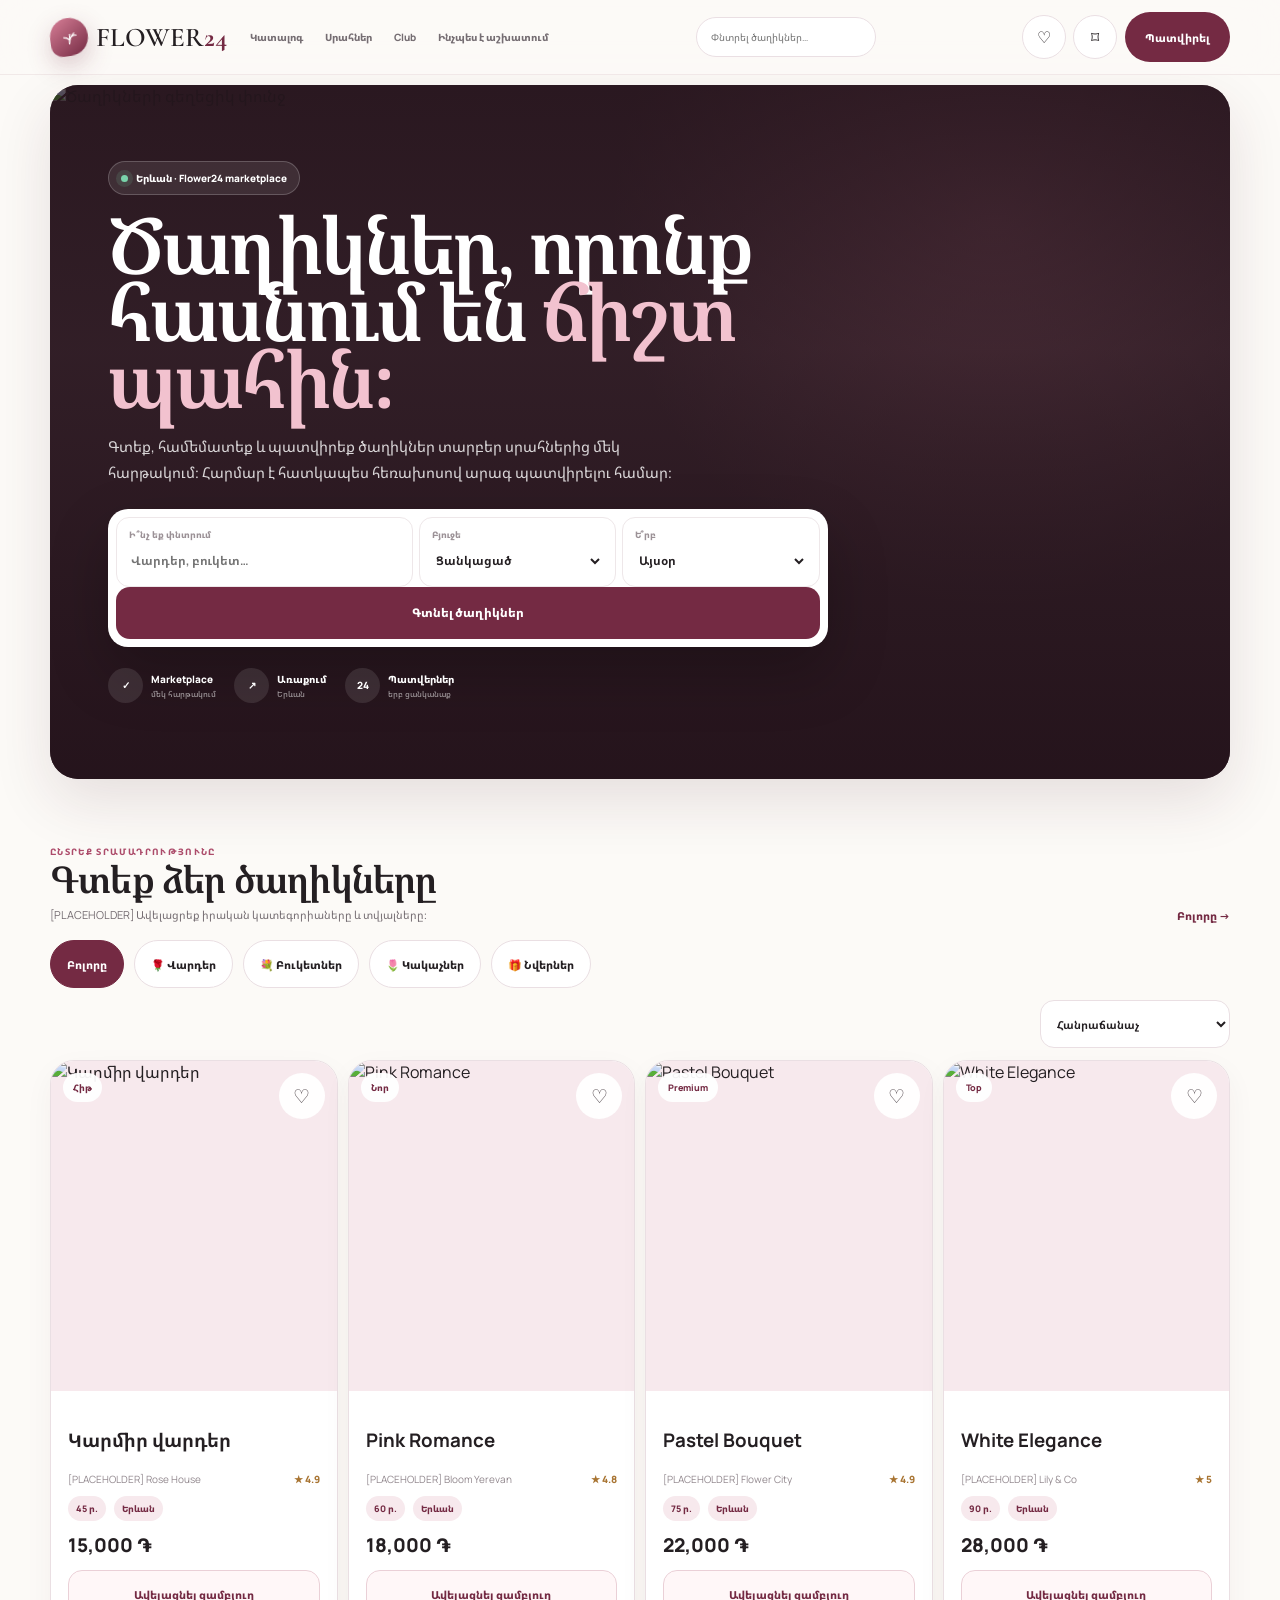
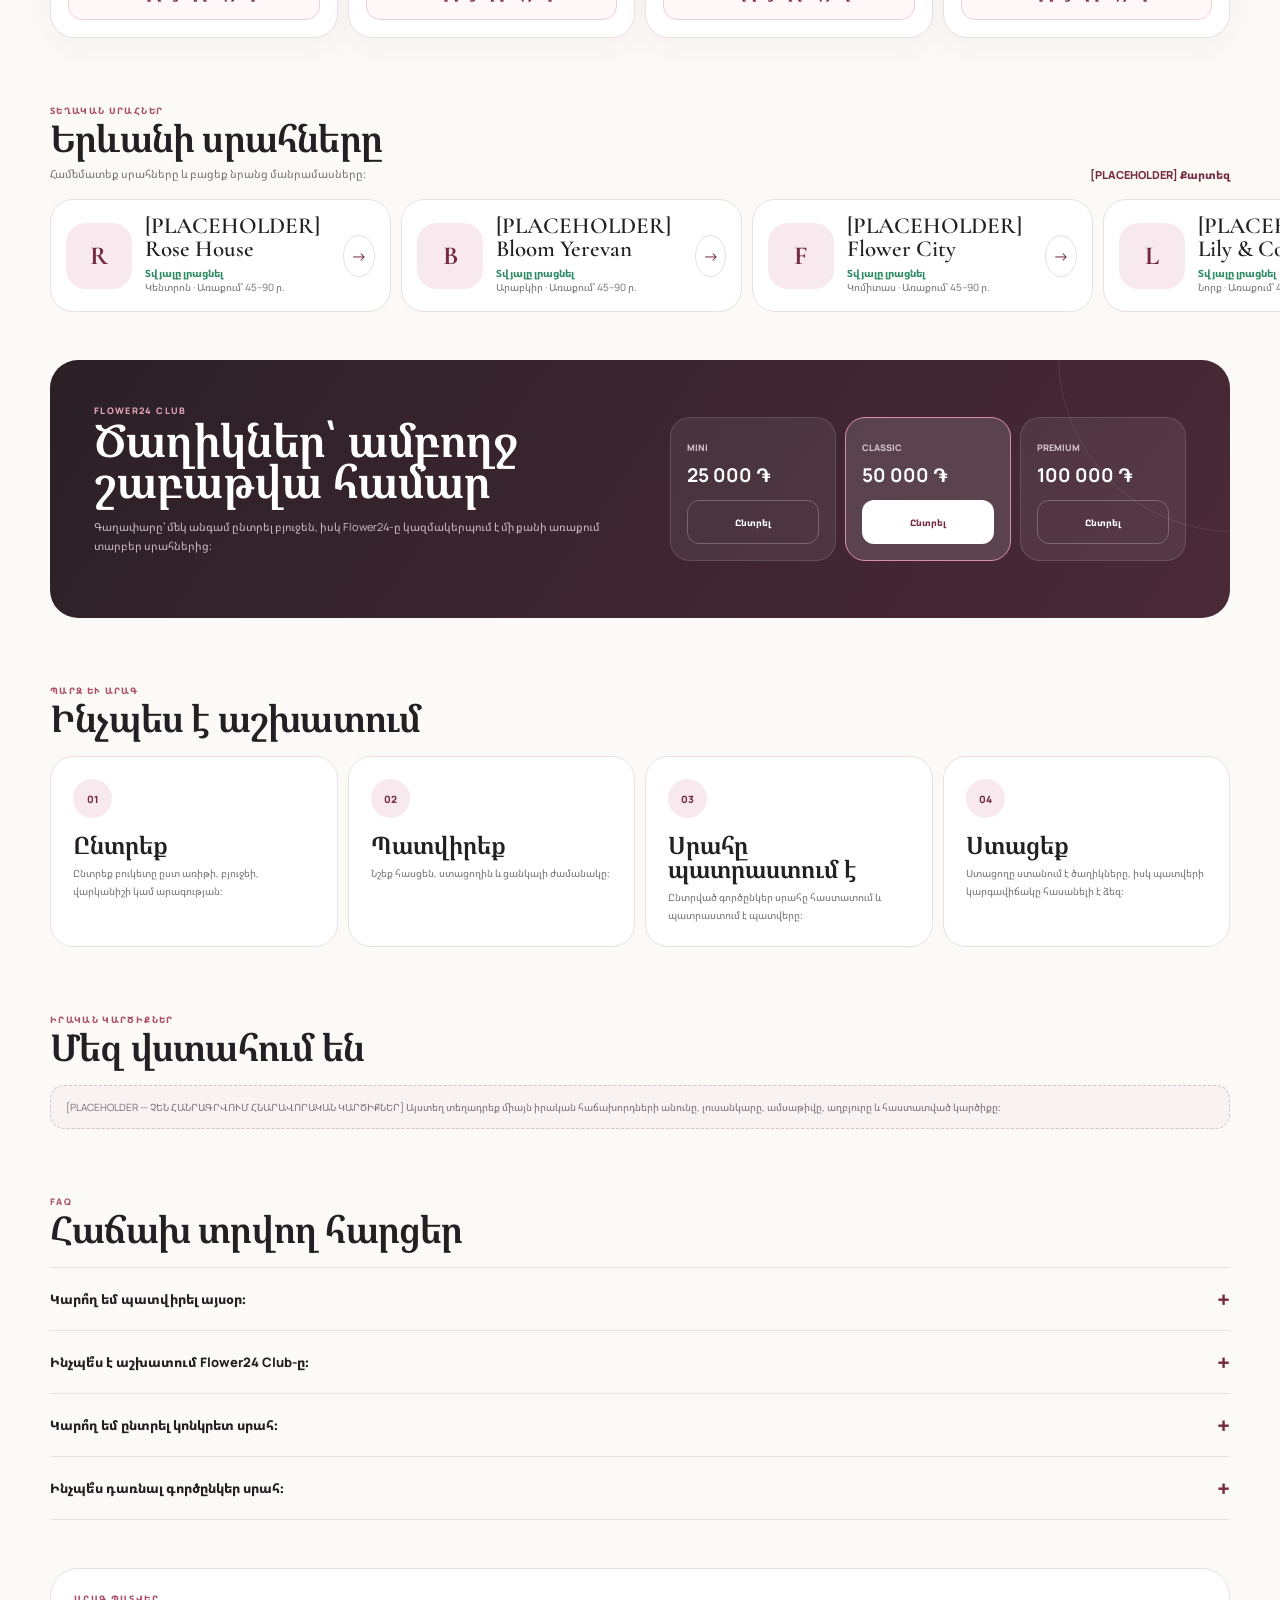
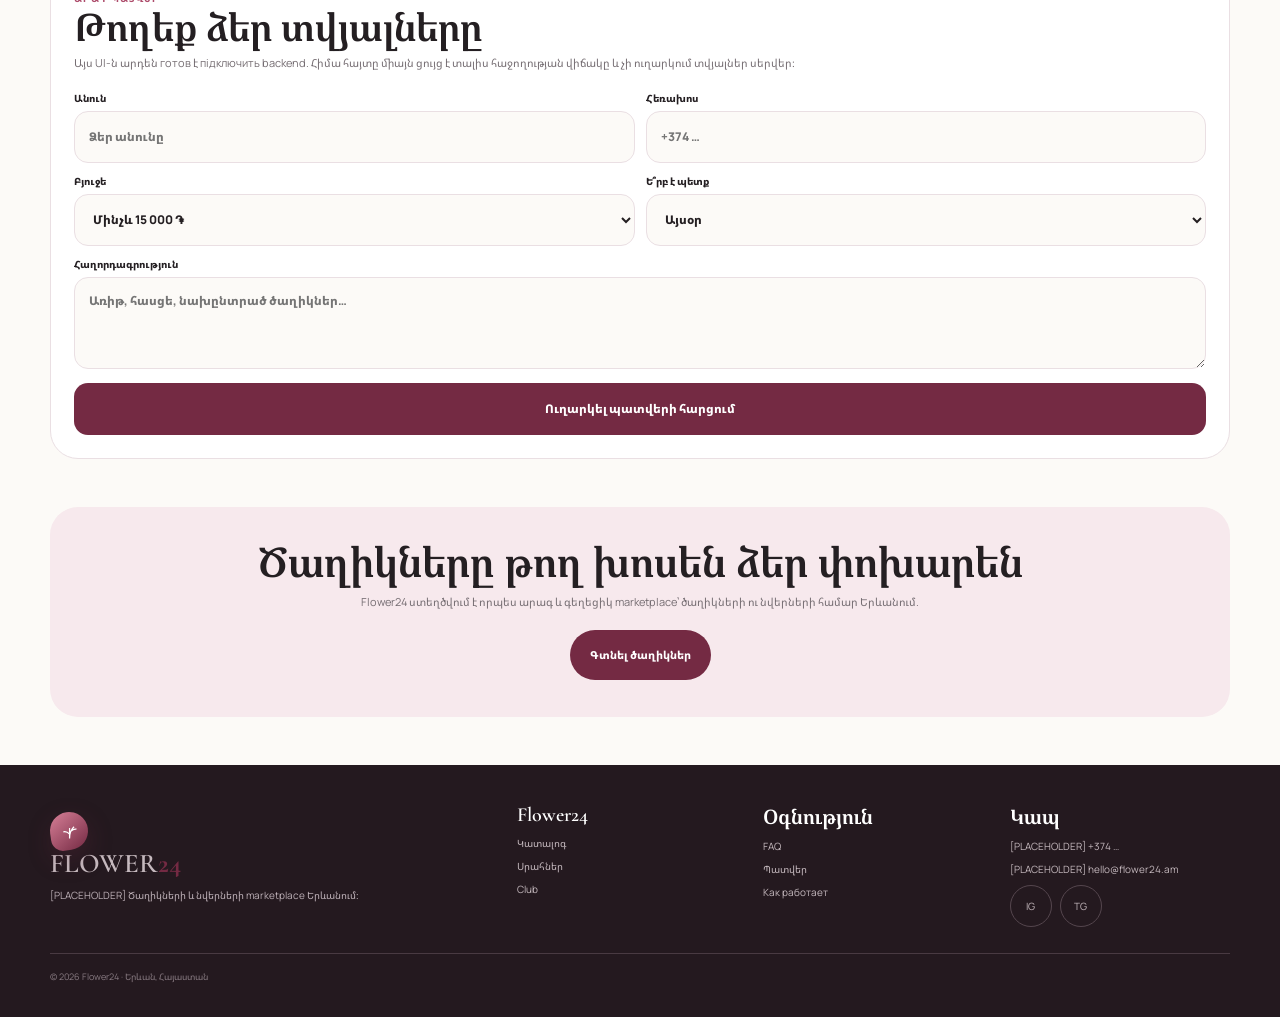
==== commit d8ac05d6: "feat: redesign Flower24 premium mobile marketplace" ====
--- a/index.html
+++ b/index.html
@@ -4,56 +4,46 @@
 <meta charset="utf-8">
 <meta name="viewport" content="width=device-width,initial-scale=1,viewport-fit=cover">
 <title>Flower24 — Ծաղիկների առաքում Երևանում</title>
-<meta name="description" content="Flower24 — գտեք, համեմատեք և պատվիրեք ծաղիկներ Երևանի լավագույն սրահներից։ Արագ առաքում, նվերներ և Flower24 բաժանորդագրություն։">
+<meta name="description" content="Flower24 — ծաղիկների և նվերների marketplace Երևանում։ Գտեք, համեմատեք և պատվիրեք մեկ հարթակում։">
 <meta name="theme-color" content="#742a43">
 <meta name="color-scheme" content="light dark">
 <meta property="og:title" content="Flower24 — Ծաղիկների առաքում Երևանում">
-<meta property="og:description" content="Երևանի ծաղկի սրահները՝ մեկ հարթակում։ Համեմատեք և պատվիրեք։">
+<meta property="og:description" content="Երևանի ծաղկի սրահները՝ մեկ հարթակում։">
 <meta property="og:type" content="website">
+<meta property="og:locale" content="hy_AM">
+<meta name="twitter:card" content="summary_large_image">
+<link rel="canonical" href="https://aren-kirakosyan-arm.github.io/Delivery-Flowers/">
+<link rel="icon" href="data:image/svg+xml,%3Csvg xmlns='http://www.w3.org/2000/svg' viewBox='0 0 64 64'%3E%3Crect width='64' height='64' rx='18' fill='%23742a43'/%3E%3Cpath d='M32 52c0-15 3-25 13-34M32 39c-8-8-14-9-20-7M35 31c6-6 11-7 16-6M32 52V20' fill='none' stroke='white' stroke-width='3' stroke-linecap='round'/%3E%3C/svg%3E">
 <link rel="preconnect" href="https://fonts.googleapis.com">
 <link rel="preconnect" href="https://fonts.gstatic.com" crossorigin>
 <link href="https://fonts.googleapis.com/css2?family=Cormorant+Garamond:wght@500;600;700&family=Manrope:wght@400;500;600;700;800&family=Noto+Sans+Armenian:wght@400;500;600;700;800&family=Noto+Serif+Armenian:wght@500;600;700&display=swap" rel="stylesheet">
-<style>
-:root{--burg:#742a43;--rose:#ad4c6b;--rose2:#cf718b;--blush:#f7e9ed;--ivory:#fcfaf7;--paper:#fff;--ink:#241f22;--muted:#756d72;--line:#eadfe3;--gold:#b99663;--green:#2e8b65;--dark:#281d23;--serif:'Cormorant Garamond','Noto Serif Armenian',serif;--sans:'Manrope','Noto Sans Armenian',sans-serif;--shadow:0 20px 55px rgba(66,27,42,.11)}
-*{box-sizing:border-box}html{scroll-behavior:smooth;overflow-x:hidden}body{margin:0;background:var(--ivory);color:var(--ink);font-family:var(--sans);-webkit-font-smoothing:antialiased;overflow-x:hidden;padding-bottom:calc(78px + env(safe-area-inset-bottom))}body:has(.menu.open){overflow:hidden}a{text-decoration:none;color:inherit}button,input,select{font:inherit}button{cursor:pointer}.container{width:min(1180px,calc(100% - 24px));margin:auto}.sr-only{position:absolute;width:1px;height:1px;padding:0;margin:-1px;overflow:hidden;clip:rect(0,0,0,0);white-space:nowrap;border:0}.top{position:sticky;top:0;z-index:60;background:rgba(252,250,247,.9);backdrop-filter:blur(18px);border-bottom:1px solid rgba(116,42,67,.08)}.nav{height:64px;display:flex;align-items:center;gap:9px}.brand{display:flex;align-items:center;gap:8px;font-weight:800}.brand-mark{width:35px;height:35px;border-radius:50% 50% 50% 12px;transform:rotate(-8deg);background:linear-gradient(145deg,var(--rose2),var(--burg));display:grid;place-items:center;color:#fff;box-shadow:0 8px 20px rgba(116,42,67,.23)}.brand-mark svg{width:20px;transform:rotate(8deg)}.brand-name{font-family:var(--serif);font-size:25px;font-weight:600}.brand-name b{color:var(--burg)}.desktop-links,.desktop-search,.desktop-action{display:none}.nav-actions{margin-left:auto;display:flex;gap:7px}.icon-btn{width:44px;height:44px;border:1px solid var(--line);background:var(--paper);border-radius:50%;display:grid;place-items:center;color:var(--ink);position:relative;transition:transform .2s}.icon-btn:active,.primary:active,.add:active,.bottom-cta:active{transform:scale(.96)}.badge{display:none;position:absolute;right:-2px;top:-2px;min-width:18px;height:18px;padding:0 4px;border-radius:99px;background:var(--burg);color:#fff;font-size:9px;font-weight:800;place-items:center}.menu-btn{display:grid}.menu{position:fixed;inset:0;background:rgba(39,27,33,.96);color:#fff;z-index:100;padding:78px 24px 30px;transform:translateY(-100%);transition:transform .38s cubic-bezier(.22,.8,.2,1)}.menu.open{transform:none}.menu-close{position:absolute;right:18px;top:16px}.menu nav{display:grid;gap:7px}.menu a{font-family:var(--serif);font-size:38px;padding:12px 0;border-bottom:1px solid rgba(255,255,255,.1)}.menu .menu-note{font:500 13px/1.7 var(--sans);color:#cbbcc3;margin-top:22px}.hero{margin-top:10px;min-height:690px;border-radius:25px;overflow:hidden;position:relative;background:#3c2730;box-shadow:var(--shadow)}.hero-bg{position:absolute;inset:0;width:100%;height:100%;object-fit:cover}.hero:after{content:'';position:absolute;inset:0;background:linear-gradient(180deg,rgba(39,22,29,.78),rgba(39,22,29,.55) 42%,rgba(39,22,29,.88)),linear-gradient(90deg,rgba(39,22,29,.22),transparent)}.hero-content{position:relative;z-index:2;padding:54px 22px;color:#fff}.eyebrow{display:inline-flex;align-items:center;gap:7px;padding:9px 12px;border:1px solid rgba(255,255,255,.23);border-radius:99px;background:rgba(255,255,255,.09);font-size:10px;font-weight:800}.eyebrow i{width:7px;height:7px;background:#78d3a9;border-radius:50%;box-shadow:0 0 0 5px rgba(120,211,169,.12)}.hero h1{font-family:var(--serif);font-size:54px;line-height:.91;font-weight:600;letter-spacing:-1.5px;margin:20px 0 15px}.hero h1 em{font-style:normal;color:#f3c8d3}.hero p{font-size:15px;line-height:1.7;color:rgba(255,255,255,.82);margin:0 0 24px}.finder{background:#fff;border-radius:19px;padding:8px;box-shadow:0 22px 50px rgba(0,0,0,.2)}.finder-row{display:grid;grid-template-columns:1fr 1fr;gap:5px}.finder-field{min-height:58px;padding:10px 12px;border:1px solid #eee7e9;border-radius:12px}.finder-field small{display:block;font-size:9px;color:#9b9196;font-weight:700;margin-bottom:5px}.finder-field input,.finder-field select{width:100%;border:0;outline:0;background:#fff;color:var(--ink);font-size:12px;font-weight:700}.finder button{width:100%;height:50px;border:0;background:var(--burg);color:#fff;border-radius:13px;margin-top:7px;font-size:12px;font-weight:800}.hero-proof{display:flex;gap:14px;margin-top:20px;overflow:auto;scrollbar-width:none}.hero-proof::-webkit-scrollbar{display:none}.proof{min-width:max-content;display:flex;align-items:center;gap:7px;font-size:10px;font-weight:800}.proof span{display:block;color:rgba(255,255,255,.58);font-size:8px;font-weight:500;margin-top:2px}.proof-icon{width:34px;height:34px;border-radius:50%;background:rgba(255,255,255,.1);display:grid;place-items:center}.section{padding:45px 0 0}.section-head{display:flex;align-items:end;justify-content:space-between;gap:10px;margin-bottom:17px}.kicker{font-size:9px;letter-spacing:1.3px;color:var(--rose);font-weight:800;text-transform:uppercase;margin-bottom:5px}.section h2{font-family:var(--serif);font-size:35px;line-height:1;margin:0;letter-spacing:-.7px}.section-sub{font-size:11px;line-height:1.6;color:var(--muted);margin:5px 0 0}.see{font-size:11px;color:var(--burg);font-weight:800;white-space:nowrap}.chips,.product-scroll,.shop-scroll,.review-scroll{display:flex;gap:10px;overflow-x:auto;scroll-snap-type:x mandatory;padding:2px 2px 10px;scrollbar-width:none}.chips::-webkit-scrollbar,.product-scroll::-webkit-scrollbar,.shop-scroll::-webkit-scrollbar,.review-scroll::-webkit-scrollbar{display:none}.chip{min-height:46px;flex:0 0 auto;display:flex;align-items:center;border:1px solid var(--line);background:#fff;border-radius:99px;padding:0 16px;font-size:11px;font-weight:800;scroll-snap-align:start}.chip.active{background:var(--burg);border-color:var(--burg);color:#fff}.product-card{flex:0 0 82%;max-width:330px;scroll-snap-align:start;background:#fff;border:1px solid var(--line);border-radius:23px;overflow:hidden;position:relative}.photo{height:330px;overflow:hidden;position:relative;background:var(--blush)}.photo img{width:100%;height:100%;object-fit:cover;display:block;transition:transform .6s}.product-card:hover .photo img{transform:scale(1.035)}.tag{position:absolute;z-index:2;left:12px;top:12px;background:rgba(255,255,255,.94);color:var(--burg);border-radius:99px;padding:8px 10px;font-size:9px;font-weight:800}.heart{position:absolute;z-index:3;right:12px;top:12px;width:44px;height:44px;border:0;border-radius:50%;background:rgba(255,255,255,.95);display:grid;place-items:center;color:#51484d;transition:.2s}.heart.active{color:var(--burg);transform:scale(1.07)}.card-body{padding:16px}.card h3{font-family:var(--serif);font-size:24px;line-height:1;margin:0 0 9px}.meta{display:flex;justify-content:space-between;gap:7px;align-items:center}.shop-name{font-size:10px;color:#91878d}.rating{font-size:10px;color:#ae7931;font-weight:800}.price{font-size:18px;font-weight:800;margin-top:11px}.price del{font-size:10px;color:#aaa;margin-left:4px}.add{width:100%;min-height:48px;border:1px solid #ead0d7;background:#fff7f8;color:var(--burg);border-radius:13px;margin-top:12px;font-size:11px;font-weight:800}.add.added{background:var(--burg);border-color:var(--burg);color:#fff}.shop-card{flex:0 0 78%;max-width:320px;scroll-snap-align:start;background:#fff;border:1px solid var(--line);border-radius:22px;padding:14px;display:flex;gap:13px;align-items:center}.shop-logo{width:64px;height:64px;flex:0 0 auto;border-radius:20px;background:var(--blush);display:grid;place-items:center;color:var(--burg);font-family:var(--serif);font-size:25px;font-weight:700}.shop h3{font-family:var(--serif);font-size:21px;margin:0 0 3px}.shop-meta{font-size:10px;color:#90878b;line-height:1.5}.open{font-size:10px;color:var(--green);font-weight:800}.subscription{margin-top:45px;background:linear-gradient(120deg,#2c2026,#482b37);border-radius:27px;padding:31px 20px;color:#fff;position:relative;overflow:hidden}.subscription:before{content:'';position:absolute;width:300px;height:300px;border:1px solid rgba(255,255,255,.1);border-radius:50%;right:-130px;top:-150px}.subscription h2{position:relative;z-index:1;font-family:var(--serif);font-size:43px;line-height:.94;margin:0 0 12px}.subscription p{position:relative;z-index:1;font-size:11px;line-height:1.7;color:#cdbfc5;margin:0 0 18px}.plans{display:flex;gap:9px;overflow:auto;position:relative;z-index:1;scrollbar-width:none}.plans::-webkit-scrollbar{display:none}.plan{min-width:145px;flex:1;background:rgba(255,255,255,.07);border:1px solid rgba(255,255,255,.12);border-radius:18px;padding:16px}.plan.selected{border-color:#d890a5;background:rgba(255,255,255,.13)}.plan small{font-size:9px;color:#d5c3ca;font-weight:700}.plan strong{display:block;font-size:18px;margin:6px 0 12px}.plan button{width:100%;min-height:42px;border:1px solid rgba(255,255,255,.25);background:transparent;color:#fff;border-radius:11px;font-size:9px;font-weight:800}.plan.selected button{background:#fff;color:var(--burg)}.steps{display:flex;gap:10px;overflow:auto;scroll-snap-type:x mandatory;padding-bottom:5px;scrollbar-width:none}.steps::-webkit-scrollbar{display:none}.step{flex:0 0 76%;scroll-snap-align:start;background:#fff;border:1px solid var(--line);border-radius:22px;padding:21px;min-height:185px}.step-no{width:38px;height:38px;border-radius:50%;background:var(--blush);color:var(--burg);display:grid;place-items:center;font-size:10px;font-weight:800}.step h3{font-family:var(--serif);font-size:23px;margin:17px 0 5px}.step p{font-size:10px;line-height:1.7;color:var(--muted);margin:0}.review-card{flex:0 0 84%;scroll-snap-align:start;background:#fff;border:1px solid var(--line);border-radius:22px;padding:21px}.review-card.featured{background:var(--burg);color:#fff}.stars{letter-spacing:2px;color:#b98745;font-size:11px}.review-card.featured .stars{color:#f2c976}.review-card p{font-family:var(--serif);font-size:23px;line-height:1.2;margin:15px 0 18px}.review-card small{font-size:10px;color:var(--muted)}.review-card.featured small{color:#d9c7ce}.faq{border-top:1px solid var(--line)}.faq-item{border-bottom:1px solid var(--line)}.faq-btn{width:100%;min-height:60px;padding:12px 0;background:none;border:0;display:flex;justify-content:space-between;align-items:center;text-align:left;font-size:13px;font-weight:800;color:var(--ink)}.faq-btn span{font-size:23px;color:var(--burg);transition:.25s}.faq-item.open .faq-btn span{transform:rotate(45deg)}.faq-answer{max-height:0;overflow:hidden;transition:max-height .35s ease}.faq-answer p{font-size:11px;line-height:1.8;color:var(--muted);padding:0 28px 17px 0;margin:0}.order{margin-top:45px;background:#fff;border:1px solid var(--line);border-radius:27px;padding:23px}.order h2{font-family:var(--serif);font-size:35px;margin:0 0 5px}.order>p{font-size:11px;color:var(--muted);line-height:1.6;margin:0 0 18px}.order-form{display:grid;gap:10px}.order-form label{font-size:10px;font-weight:800}.order-form input,.order-form select,.order-form textarea{width:100%;min-height:52px;border:1px solid var(--line);border-radius:13px;background:var(--ivory);padding:0 14px;outline:none;font-size:12px;color:var(--ink)}.order-form textarea{padding-top:14px;min-height:90px;resize:vertical}.order-form input:focus,.order-form select:focus,.order-form textarea:focus{border-color:#d8a7b6;box-shadow:0 0 0 3px rgba(173,76,107,.08)}.submit{min-height:52px;border:0;border-radius:13px;background:var(--burg);color:#fff;font-weight:800;font-size:12px}.cta{margin-top:45px;border-radius:27px;background:var(--blush);padding:35px 20px;text-align:center}.cta h2{font-family:var(--serif);font-size:40px;line-height:1;margin:0 0 8px}.cta p{font-size:11px;line-height:1.6;color:var(--muted);margin:0 auto 18px;max-width:560px}.footer{margin-top:45px;background:var(--dark);color:#fff;padding:38px 0 calc(30px + env(safe-area-inset-bottom))}.footer-grid{display:grid;grid-template-columns:1fr 1fr;gap:27px}.footer .brand-name b{color:#d98ca4}.footer p{grid-column:1/-1;color:#bdb1b7;line-height:1.8;font-size:10px;margin:0}.footer h4{font-family:var(--serif);font-size:19px;margin:0 0 9px}.footer a{display:block;color:#c4b9be;font-size:10px;margin:9px 0}.socials{display:flex;gap:8px}.socials a{width:40px;height:40px;border:1px solid #55464e;border-radius:50%;display:grid;place-items:center;margin:0}.copyright{grid-column:1/-1;border-top:1px solid #493a42;margin-top:5px;padding-top:16px;color:#887b82;font-size:9px}.bottom-bar{position:fixed;z-index:80;left:0;right:0;bottom:0;padding:8px 10px calc(8px + env(safe-area-inset-bottom));background:rgba(255,255,255,.94);backdrop-filter:blur(18px);border-top:1px solid var(--line);display:grid;grid-template-columns:repeat(4,1fr);gap:6px}.bottom-item{min-height:48px;border:0;background:transparent;color:#756d72;font-size:9px;font-weight:800;display:grid;place-items:center;gap:2px}.bottom-item.active{color:var(--burg)}.bottom-item svg{width:20px;height:20px}.bottom-cta{min-height:48px;border:0;border-radius:13px;background:var(--burg);color:#fff;font-size:10px;font-weight:800}.toast{position:fixed;z-index:120;left:50%;bottom:calc(88px + env(safe-area-inset-bottom));transform:translate(-50%,20px);opacity:0;pointer-events:none;background:#2c2026;color:#fff;padding:13px 17px;border-radius:14px;font-size:11px;font-weight:700;transition:.25s;white-space:nowrap}.toast.show{opacity:1;transform:translate(-50%,0)}.reveal{opacity:0;transform:translateY(16px);transition:opacity .6s ease,transform .6s ease}.reveal.visible{opacity:1;transform:none}@media(prefers-reduced-motion:reduce){*,*:before,*:after{scroll-behavior:auto!important;transition:none!important;animation:none!important}}@media(prefers-color-scheme:dark){:root{--ivory:#171316;--paper:#211b1f;--ink:#f7eef1;--muted:#b8abb0;--line:#3a2d33;--blush:#32232a}body{background:var(--ivory)}.top{background:rgba(23,19,22,.9)}.icon-btn,.chip,.product-card,.shop-card,.step,.review-card,.order{background:var(--paper);color:var(--ink)}.finder,.finder-field,.finder-field input,.finder-field select{background:#211b1f;color:#fff}.finder-field{border-color:#3a2d33}.finder-field small{color:#aaa}.order-form input,.order-form select,.order-form textarea{background:#171316;color:#fff;border-color:#3a2d33}.bottom-bar{background:rgba(33,27,31,.94)}.faq-btn{color:var(--ink)}}
-@media(min-width:700px){body{padding-bottom:0}.container{width:min(1180px,calc(100% - 40px))}.nav{height:74px}.menu-btn{display:none}.desktop-links{display:flex;gap:20px;margin-left:15px;font-size:10px;font-weight:800}.desktop-links a{color:#71696e}.desktop-links a:hover{color:var(--burg)}.desktop-search{display:flex;margin-left:auto;width:170px;height:40px;border:1px solid var(--line);background:var(--paper);border-radius:99px;padding:0 12px;align-items:center}.desktop-search input{width:100%;border:0;outline:0;background:transparent;color:var(--ink);font-size:10px}.desktop-action{display:block}.hero{min-height:600px}.hero-content{padding:75px 55px;width:68%}.hero h1{font-size:72px}.finder{max-width:690px}.finder-row{grid-template-columns:1.2fr .8fr .8fr}.finder button{margin-top:7px}.section{padding-top:65px}.product-card{flex:1;max-width:none}.product-scroll,.shop-scroll,.review-scroll{display:grid;grid-template-columns:repeat(4,1fr);overflow:visible}.shop-card{flex:1;max-width:none}.steps{display:grid;grid-template-columns:repeat(4,1fr);overflow:visible}.step{flex:1}.review-card{flex:1}.order-form{grid-template-columns:1fr 1fr}.order-form label:last-of-type,.order-form textarea,.submit{grid-column:1/-1}.bottom-bar{display:none}.footer-grid{grid-template-columns:2fr 1fr 1fr 1fr}.footer p{grid-column:auto}.copyright{grid-column:1/-1}}
-</style>
+<link rel="stylesheet" href="styles.css">
 </head>
 <body>
-<header class="top"><div class="container nav"><button class="icon-btn menu-btn" id="menuOpen" aria-label="Բացել մենյուն"><svg viewBox="0 0 24 24" fill="none" stroke="currentColor" stroke-width="1.7"><path d="M4 7h16M4 12h16M4 17h16"/></svg></button><a class="brand" href="#home" aria-label="Flower24"><span class="brand-mark"><svg viewBox="0 0 24 24" fill="none" stroke="currentColor" stroke-width="1.4"><path d="M12 20c0-5.5 1-10 5.2-13.4M12 15c-2.5-2.6-4.8-3.1-7.1-2.5M13.7 11.5c2.1-2 4.2-2.5 6.2-2.1"/><path d="M12 20V8"/></svg></span><span class="brand-name">FLOWER<b>24</b></span></a><nav class="desktop-links" aria-label="Հիմնական մենյու"><a href="#catalog">Կատալոգ</a><a href="#shops">Սրահներ</a><a href="#subscription">Բաժանորդագրություն</a><a href="#how">Ինչպես է աշխատում</a></nav><div class="desktop-search"><input id="desktopSearch" placeholder="Փնտրել ծաղիկներ…" aria-label="Որոնում"></div><div class="nav-actions"><button class="icon-btn" id="favTop" aria-label="Ընտրյալներ"><svg viewBox="0 0 24 24" fill="none" stroke="currentColor" stroke-width="1.7"><path d="M20.8 8.8c0 5-8.8 10.2-8.8 10.2S3.2 13.8 3.2 8.8A4.4 4.4 0 0 1 12 6.6a4.4 4.4 0 0 1 8.8 2.2Z"/></svg></button><button class="icon-btn" id="cartTop" aria-label="Զամբյուղ"><svg viewBox="0 0 24 24" fill="none" stroke="currentColor" stroke-width="1.7"><path d="M3 4h2l2.2 11.2a2 2 0 0 0 2 1.6h7.9a2 2 0 0 0 2-1.6L21 7H6"/><circle cx="10" cy="20" r="1"/><circle cx="18" cy="20" r="1"/></svg><span class="badge" id="cartBadge">0</span></button></div><button class="primary desktop-action" data-scroll="#order">Պատվիրել</button></div></header>
-<div class="menu" id="menu"><button class="icon-btn menu-close" id="menuClose" aria-label="Փակել մենյուն"><svg viewBox="0 0 24 24" fill="none" stroke="currentColor" stroke-width="1.7"><path d="M6 6l12 12M18 6 6 18"/></svg></button><nav><a href="#catalog">Կատալոգ</a><a href="#shops">Ծաղկի սրահներ</a><a href="#subscription">Flower24 Club</a><a href="#how">Ինչպես է աշխատում</a><a href="#reviews">Կարծիքներ</a><a href="#faq">Հարցեր</a></nav><p class="menu-note">Ծաղիկներ Երևանի լավագույն սրահներից՝ մեկ հարթակում։</p></div>
-<main id="home"><section class="container hero reveal"><img class="hero-bg" src="https://images.unsplash.com/photo-1523438885200-e635ba2c371e?auto=format&fit=crop&w=1400&q=78" alt="Վարդերի և ծաղիկների գեղեցիկ փունջ Երևանում առաքման համար" fetchpriority="high"><div class="hero-content"><div class="eyebrow"><i></i> Ստուգված սրահներ · Երևան</div><h1>Ծաղիկներ, որոնք հասնում են <em>ճիշտ պահին։</em></h1><p>Գտեք, համեմատեք և պատվիրեք ծաղիկներ Երևանի լավագույն սրահներից։ Մեկ հարթակ, իրական գներ և հարմար առաքում։</p><div class="finder"><div class="finder-row"><label class="finder-field"><small>Ի՞նչ եք փնտրում</small><input id="searchInput" placeholder="Վարդեր, բուկետ…"></label><label class="finder-field"><small>Բյուջե</small><select id="budget"><option>Մինչև 15 000 ֏</option><option>Մինչև 30 000 ֏</option><option>Մինչև 50 000 ֏</option><option>50 000+ ֏</option></select></label><label class="finder-field"><small>Ե՞րբ</small><select id="delivery"><option>Այսօր</option><option>Վաղը</option><option>Ընտրել ամսաթիվ</option></select></label></div><button id="findBtn">Գտնել ծաղիկներ</button></div><div class="hero-proof"><div class="proof"><span class="proof-icon">✓</span><div>Ստուգված սրահներ<span>իրական գնահատականներ</span></div></div><div class="proof"><span class="proof-icon">↗</span><div>Արագ առաքում<span>Երևանի հասցեներ</span></div></div><div class="proof"><span class="proof-icon">24</span><div>24/7 պատվերներ<span>պատվիրեք երբ ցանկանաք</span></div></div></div></div></section>
-<section class="container section reveal" id="catalog"><div class="section-head"><div><div class="kicker">Ընտրեք տրամադրությունը</div><h2>Գտեք ձեր ծաղիկները</h2><p class="section-sub">Սկսեք առիթից կամ ընտրեք պատրաստի բուկետ։</p></div><a class="see" href="#catalog">Բոլորը →</a></div><div class="chips"><button class="chip active">Բոլորը</button><button class="chip">🌹 Վարդեր</button><button class="chip">🌷 Կակաչներ</button><button class="chip">💐 Բուկետներ</button><button class="chip">🎁 Նվերներ</button><button class="chip">🍫 Շոկոլադ</button></div><div class="product-scroll" id="products"></div></section>
-<section class="container section reveal" id="shops"><div class="section-head"><div><div class="kicker">Վստահեք տեղականին</div><h2>Երևանի սրահները</h2><p class="section-sub">Համեմատեք գները, վարկանիշը և առաքման արագությունը։</p></div><a class="see" href="#shops">Քարտեզ →</a></div><div class="shop-scroll" id="shopsList"></div></section>
-<section class="container subscription reveal" id="subscription"><div class="kicker" style="color:#e5a5b8">FLOWER24 CLUB</div><h2>Ծաղիկներ՝ ամբողջ շաբաթվա համար</h2><p>Մեկ անգամ վճարեք, իսկ մենք կազմակերպում ենք մի քանի առաքում տարբեր սրահներից։ Ընտրեք բյուջեն և ստացեք անակնկալներ ձեր սիրելի մարդու համար։</p><div class="plans"><article class="plan"><small>MINI</small><strong>25 000 ֏</strong><button data-plan="25 000 ֏">Ընտրել</button></article><article class="plan selected"><small>CLASSIC</small><strong>50 000 ֏</strong><button data-plan="50 000 ֏">Ընտրել</button></article><article class="plan"><small>PREMIUM</small><strong>100 000 ֏</strong><button data-plan="100 000 ֏">Ընտրել</button></article></div></section>
-<section class="container section reveal" id="how"><div class="section-head"><div><div class="kicker">Պարզ և արագ</div><h2>Ինչպես է աշխատում</h2></div></div><div class="steps"><article class="step"><div class="step-no">01</div><h3>Ընտրեք</h3><p>Գտեք բուկետը ըստ առիթի, բյուջեի, վարկանիշի կամ առաքման արագության։</p></article><article class="step"><div class="step-no">02</div><h3>Պատվիրեք</h3><p>Նշեք հասցեն, ստացողին և հարմար ժամանակը։</p></article><article class="step"><div class="step-no">03</div><h3>Սրահը պատրաստում է</h3><p>Ձեր պատվերը հաստատում և պատրաստում է ընտրված գործընկեր սրահը։</p></article><article class="step"><div class="step-no">04</div><h3>Ստացեք</h3><p>Ծաղիկները հասնում են հասցեատիրոջը, իսկ դուք ստանում եք հաստատում։</p></article></div></section>
-<section class="container section reveal" id="reviews"><div class="section-head"><div><div class="kicker">Իրական կարծիքներ</div><h2>Մեզ վստահում են</h2></div></div><div class="review-scroll"><article class="review-card featured"><div class="stars">★★★★★</div><p>«Շատ հարմար է, երբ ուզում ես մի քանի սրահի առաջարկները տեսնել մեկ տեղում։»</p><small>Անի · Երևան</small></article><article class="review-card"><div class="stars">★★★★★</div><p>«Բուկետը լուսանկարի նման էր, առաքումն էլ ժամանակին եկավ։»</p><small>Մարիամ · Կենտրոն</small></article><article class="review-card"><div class="stars">★★★★★</div><p>«Հատկապես հավանեցի արագ առաքման տարբերակը։»</p><small>Դավիթ · Արաբկիր</small></article></div></section>
-<section class="container section reveal" id="faq"><div class="section-head"><div><div class="kicker">FAQ</div><h2>Հաճախ տրվող հարցեր</h2></div></div><div class="faq"><div class="faq-item"><button class="faq-btn">Կարո՞ղ եմ պատվիրել այսօր։<span>+</span></button><div class="faq-answer"><p>Այո։ Ընտրեք «Այսօր» և տեսեք այն առաջարկները, որոնք հասանելի են տվյալ պահին։</p></div></div><div class="faq-item"><button class="faq-btn">Ինչպե՞ս է աշխատում Flower24 Club-ը։<span>+</span></button><div class="faq-answer"><p>Դուք ընտրում եք փաթեթ, բյուջեն վճարում եք մեկ անգամ, իսկ Flower24-ը կազմակերպում է նախատեսված առաքումները գործընկեր սրահներից։</p></div></div><div class="faq-item"><button class="faq-btn">Կարո՞ղ եմ ընտրել կոնկրետ սրահ։<span>+</span></button><div class="faq-answer"><p>Այո։ Սրահի էջում կարող եք տեսնել նրա տեսականին, գնահատականը և առաքման պայմանները։</p></div></div><div class="faq-item"><button class="faq-btn">Ինչպե՞ս կարող եմ դառնալ գործընկեր սրահ։<span>+</span></button><div class="faq-answer"><p>Ուղարկեք մեզ ձեր կոնտակտները։ Մենք կապ կհաստատենք, կքննարկենք պայմանները և կստեղծենք ձեր սրահի էջը։</p></div></div></div></section>
-<section class="container order reveal" id="order"><div class="kicker">Արագ պատվեր</div><h2>Թողեք ձեր տվյալները</h2><p>Եթե դեռ չգիտեք՝ ինչ ընտրել, ուղարկեք հարցումը։ Մենք կօգնենք գտնել համապատասխան տարբերակը։</p><form class="order-form" id="orderForm"><label>Անուն<input required name="name" autocomplete="name" placeholder="Ձեր անունը"></label><label>Հեռախոս<input required name="phone" type="tel" autocomplete="tel" placeholder="+374 …"></label><label>Բյուջե<select name="budget"><option>Մինչև 15 000 ֏</option><option>15 000–30 000 ֏</option><option>30 000–50 000 ֏</option><option>50 000+ ֏</option></select></label><label>Ե՞րբ է պետք<select name="when"><option>Այսօր</option><option>Վաղը</option><option>Այլ օր</option></select></label><label>Հաղորդագրություն<textarea name="message" placeholder="Առիթ, նախընտրած ծաղիկներ, հասցեի մանրամասներ…"></textarea></label><button class="submit" type="submit">Ուղարկել պատվերի հարցում</button></form></section>
-<section class="container cta reveal"><h2>Ծաղիկները թող խոսեն ձեր փոխարեն</h2><p>Flower24-ը միավորում է Երևանի ծաղկի սրահները, որպեսզի դուք կարողանաք արագ գտնել ճիշտ ծաղիկը ճիշտ մարդու համար։</p><button class="primary" data-scroll="#catalog">Գտնել ծաղիկներ</button></section>
+<header class="top"><div class="container nav">
+<button class="icon-btn menu-btn" id="menuOpen" aria-label="Բացել մենյուն"><svg viewBox="0 0 24 24" fill="none" stroke="currentColor"><path d="M4 7h16M4 12h16M4 17h16"/></svg></button>
+<a class="brand" href="#home" aria-label="Flower24 գլխավոր էջ"><span class="brand-mark"><svg viewBox="0 0 24 24" fill="none" stroke="currentColor" stroke-width="1.4"><path d="M12 20c0-5.5 1-10 5.2-13.4M12 15c-2.5-2.6-4.8-3.1-7.1-2.5M13.7 11.5c2.1-2 4.2-2.5 6.2-2.1M12 20V8"/></svg></span><span class="brand-name">FLOWER<b>24</b></span></a>
+<nav class="nav-links"><a href="#catalog">Կատալոգ</a><a href="#shops">Սրահներ</a><a href="#subscription">Club</a><a href="#how">Ինչպես է աշխատում</a></nav>
+<div class="nav-search"><input id="desktopSearch" placeholder="Փնտրել ծաղիկներ…" aria-label="Որոնում"></div>
+<div class="nav-actions"><button class="icon-btn" id="favTop" aria-label="Ընտրյալներ">♡</button><button class="icon-btn" id="cartTop" aria-label="Զամբյուղ">⌑<span class="badge" id="cartBadge">0</span></button></div>
+<button class="primary desktop-cta" data-scroll="#order">Պատվիրել</button>
+</div></header>
+<div class="menu" id="menu"><button class="icon-btn menu-close" id="menuClose" aria-label="Փակել մենյուն">×</button><nav><a href="#catalog">Կատալոգ</a><a href="#shops">Ծաղկի սրահներ</a><a href="#subscription">Flower24 Club</a><a href="#how">Ինչպես է աշխատում</a><a href="#reviews">Կարծիքներ</a><a href="#faq">Հարցեր</a></nav><p class="menu-note">[PLACEHOLDER] Flower24 — Երևանի ծաղիկների marketplace։</p></div>
+<main id="home">
+<section class="container hero reveal"><img class="hero-bg" src="https://images.unsplash.com/photo-1523438885200-e635ba2c371e?auto=format&fit=crop&w=1600&q=82" alt="Ծաղիկների գեղեցիկ փունջ" fetchpriority="high"><div class="hero-content"><div class="eyebrow"><i></i> Երևան · Flower24 marketplace</div><h1>Ծաղիկներ, որոնք հասնում են <em>ճիշտ պահին։</em></h1><p>Գտեք, համեմատեք և պատվիրեք ծաղիկներ տարբեր սրահներից մեկ հարթակում։ Հարմար է հատկապես հեռախոսով արագ պատվիրելու համար։</p><div class="finder"><div class="finder-row"><label class="finder-field"><small>Ի՞նչ եք փնտրում</small><input id="searchInput" placeholder="Վարդեր, բուկետ…"></label><label class="finder-field"><small>Բյուջե</small><select id="budget"><option value="all">Ցանկացած</option><option value="15000">Մինչև 15 000 ֏</option><option value="30000">Մինչև 30 000 ֏</option><option value="50000">Մինչև 50 000 ֏</option></select></label><label class="finder-field"><small>Ե՞րբ</small><select><option>Այսօր</option><option>Վաղը</option><option>Այլ օր</option></select></label></div><button id="findBtn">Գտնել ծաղիկներ</button></div><div class="hero-proof"><div class="proof"><span class="proof-icon">✓</span><div>Marketplace<small>մեկ հարթակում</small></div></div><div class="proof"><span class="proof-icon">↗</span><div>Առաքում<small>Երևան</small></div></div><div class="proof"><span class="proof-icon">24</span><div>Պատվերներ<small>երբ ցանկանաք</small></div></div></div></div></section>
+<section class="container section reveal" id="catalog"><div class="section-head"><div><div class="kicker">Ընտրեք տրամադրությունը</div><h2>Գտեք ձեր ծաղիկները</h2><p class="section-sub">[PLACEHOLDER] Ավելացրեք իրական կատեգորիաները և տվյալները։</p></div><a class="see" href="#catalog">Բոլորը →</a></div><div class="chips"><button class="chip active" data-category="all">Բոլորը</button><button class="chip" data-category="roses">🌹 Վարդեր</button><button class="chip" data-category="bouquet">💐 Բուկետներ</button><button class="chip" data-category="tulips">🌷 Կակաչներ</button><button class="chip" data-category="gifts">🎁 Նվերներ</button></div><div class="catalog-toolbar"><div></div><select class="control" id="sortFilter" aria-label="Դասավորել"><option value="popular">Հանրաճանաչ</option><option value="rating">Բարձր վարկանիշ</option><option value="priceAsc">Էժանից թանկ</option><option value="priceDesc">Թանկից էժան</option><option value="speed">Արագ առաքում</option></select></div><div class="product-scroll" id="products"></div></section>
+<section class="container section reveal" id="shops"><div class="section-head"><div><div class="kicker">Տեղական սրահներ</div><h2>Երևանի սրահները</h2><p class="section-sub">Համեմատեք սրահները և բացեք նրանց մանրամասները։</p></div><span class="see">[PLACEHOLDER] Քարտեզ</span></div><div class="shop-scroll" id="shopsList"></div></section>
+<section class="container subscription reveal" id="subscription"><div class="subscription-grid"><div><div class="kicker" style="color:#e5a5b8">FLOWER24 CLUB</div><h2>Ծաղիկներ՝ ամբողջ շաբաթվա համար</h2><p>Գաղափարը՝ մեկ անգամ ընտրել բյուջեն, իսկ Flower24-ը կազմակերպում է մի քանի առաքում տարբեր սրահներից։</p></div><div class="plans"><article class="plan"><small>MINI</small><strong>25 000 ֏</strong><button data-plan="25 000 ֏">Ընտրել</button></article><article class="plan selected"><small>CLASSIC</small><strong>50 000 ֏</strong><button data-plan="50 000 ֏">Ընտրել</button></article><article class="plan"><small>PREMIUM</small><strong>100 000 ֏</strong><button data-plan="100 000 ֏">Ընտրել</button></article></div></div></section>
+<section class="container section reveal" id="how"><div class="section-head"><div><div class="kicker">Պարզ և արագ</div><h2>Ինչպես է աշխատում</h2></div></div><div class="steps"><article class="step"><div class="step-no">01</div><h3>Ընտրեք</h3><p>Ընտրեք բուկետը ըստ առիթի, բյուջեի, վարկանիշի կամ արագության։</p></article><article class="step"><div class="step-no">02</div><h3>Պատվիրեք</h3><p>Նշեք հասցեն, ստացողին և ցանկալի ժամանակը։</p></article><article class="step"><div class="step-no">03</div><h3>Սրահը պատրաստում է</h3><p>Ընտրված գործընկեր սրահը հաստատում և պատրաստում է պատվերը։</p></article><article class="step"><div class="step-no">04</div><h3>Ստացեք</h3><p>Ստացողը ստանում է ծաղիկները, իսկ պատվերի կարգավիճակը հասանելի է ձեզ։</p></article></div></section>
+<section class="container section reveal" id="reviews"><div class="section-head"><div><div class="kicker">Իրական կարծիքներ</div><h2>Մեզ վստահում են</h2></div></div><div class="placeholder-note">[PLACEHOLDER — ՉԵՆ ՀԱՆՐԱԳՐՎՈՒՄ ՀՆԱՐԱՎՈՐԱԿԱՆ ԿԱՐԾԻՔՆԵՐ] Այստեղ տեղադրեք միայն իրական հաճախորդների անունը, լուսանկարը, ամսաթիվը, աղբյուրը և հաստատված կարծիքը։</div></section>
+<section class="container section reveal" id="faq"><div class="section-head"><div><div class="kicker">FAQ</div><h2>Հաճախ տրվող հարցեր</h2></div></div><div class="faq"><div class="faq-item"><button class="faq-btn">Կարո՞ղ եմ պատվիրել այսօր։<span>+</span></button><div class="faq-answer"><p>[PLACEHOLDER] Լրացնել իրական առաքման պայմանները։</p></div></div><div class="faq-item"><button class="faq-btn">Ինչպե՞ս է աշխատում Flower24 Club-ը։<span>+</span></button><div class="faq-answer"><p>[PLACEHOLDER] Լրացնել իրական բաժանորդագրության պայմանները։</p></div></div><div class="faq-item"><button class="faq-btn">Կարո՞ղ եմ ընտրել կոնկրետ սրահ։<span>+</span></button><div class="faq-answer"><p>Այո, սրահի էջում կարող եք դիտել տվյալները և առաջարկները, երբ իրական տվյալները միացված են։</p></div></div><div class="faq-item"><button class="faq-btn">Ինչպե՞ս դառնալ գործընկեր սրահ։<span>+</span></button><div class="faq-answer"><p>[PLACEHOLDER] Լրացնել партнерների պայմանները և կոնտակտը։</p></div></div></div></section>
+<section class="container order reveal" id="order"><div class="kicker">Արագ պատվեր</div><h2>Թողեք ձեր տվյալները</h2><p>Այս UI-ն արդեն готов է підключить backend. Հիմա հայտը միայն ցույց է տալիս հաջողության վիճակը և չի ուղարկում տվյալներ սերվեր։</p><form class="order-form" id="orderForm"><label>Անուն<input required name="name" autocomplete="name" placeholder="Ձեր անունը"></label><label>Հեռախոս<input required name="phone" type="tel" autocomplete="tel" placeholder="+374 …"></label><label>Բյուջե<select name="budget"><option>Մինչև 15 000 ֏</option><option>15 000–30 000 ֏</option><option>30 000–50 000 ֏</option><option>50 000+ ֏</option></select></label><label>Ե՞րբ է պետք<select name="when"><option>Այսօր</option><option>Վաղը</option><option>Այլ օր</option></select></label><label>Հաղորդագրություն<textarea name="message" placeholder="Առիթ, հասցե, նախընտրած ծաղիկներ…"></textarea></label><button class="submit" type="submit">Ուղարկել պատվերի հարցում</button><div class="success">✓ Հայտի UI-ն աշխատեց։ Հաջորդ փուլում միացնում ենք իրական ուղարկումը։</div></form></section>
+<section class="container cta reveal"><h2>Ծաղիկները թող խոսեն ձեր փոխարեն</h2><p>Flower24 ստեղծվում է որպես արագ և գեղեցիկ marketplace՝ ծաղիկների ու նվերների համար Երևանում.</p><button class="primary" data-scroll="#catalog">Գտնել ծաղիկներ</button></section>
 </main>
-<footer class="footer"><div class="container footer-grid"><div><a class="brand" href="#home"><span class="brand-mark"><svg viewBox="0 0 24 24" fill="none" stroke="currentColor" stroke-width="1.4"><path d="M12 20c0-5.5 1-10 5.2-13.4M12 15c-2.5-2.6-4.8-3.1-7.1-2.5M13.7 11.5c2.1-2 4.2-2.5 6.2-2.1"/><path d="M12 20V8"/></svg></span><span class="brand-name">FLOWER<b>24</b></span></a><p>Ծաղիկների և նվերների marketplace Երևանում։ Գտեք, համեմատեք և պատվիրեք մեկ հարթակում։</p></div><div><h4>Flower24</h4><a href="#catalog">Կատալոգ</a><a href="#shops">Սրահներ</a><a href="#subscription">Club</a></div><div><h4>Օգնություն</h4><a href="#faq">FAQ</a><a href="#order">Պատվեր</a><a href="#how">Ինչպես է աշխատում</a></div><div><h4>Կապ</h4><a href="tel:+37400000000">+374 00 00 00</a><a href="mailto:hello@flower24.am">hello@flower24.am</a><div class="socials"><a href="#" aria-label="Instagram">IG</a><a href="#" aria-label="Telegram">TG</a></div></div><div class="copyright">© 2026 Flower24 · Երևան, Հայաստան</div></div></footer>
-<nav class="bottom-bar" aria-label="Բջջային նավիգացիա"><button class="bottom-item active" data-scroll="#home"><svg viewBox="0 0 24 24" fill="none" stroke="currentColor" stroke-width="1.7"><path d="m4 10 8-6 8 6v9a1 1 0 0 1-1 1h-4v-6H9v6H5a1 1 0 0 1-1-1Z"/></svg>Գլխավոր</button><button class="bottom-item" data-scroll="#catalog"><svg viewBox="0 0 24 24" fill="none" stroke="currentColor" stroke-width="1.7"><path d="M5 5h6v6H5zM13 5h6v6h-6zM5 13h6v6H5zM13 13h6v6h-6z"/></svg>Կատալոգ</button><button class="bottom-item bottom-cta" data-scroll="#order">Պատվիրել</button><button class="bottom-item" data-scroll="#shops"><svg viewBox="0 0 24 24" fill="none" stroke="currentColor" stroke-width="1.7"><path d="M12 21s7-6.2 7-12a7 7 0 1 0-14 0c0 5.8 7 12 7 12Z"/><circle cx="12" cy="9" r="2.5"/></svg>Սրահներ</button></nav>
+<footer class="footer"><div class="container footer-grid"><div><a class="brand" href="#home"><span class="brand-mark"><svg viewBox="0 0 24 24" fill="none" stroke="currentColor" stroke-width="1.4"><path d="M12 20c0-5.5 1-10 5.2-13.4M12 15c-2.5-2.6-4.8-3.1-7.1-2.5M13.7 11.5c2.1-2 4.2-2.5 6.2-2.1M12 20V8"/></svg></span><span class="brand-name">FLOWER<b>24</b></span></a><p>[PLACEHOLDER] Ծաղիկների և նվերների marketplace Երևանում։</p></div><div><h4>Flower24</h4><a href="#catalog">Կատալոգ</a><a href="#shops">Սրահներ</a><a href="#subscription">Club</a></div><div><h4>Օգնություն</h4><a href="#faq">FAQ</a><a href="#order">Պատվեր</a><a href="#how">Как работает</a></div><div><h4>Կապ</h4><a href="tel:+37400000000">[PLACEHOLDER] +374 …</a><a href="mailto:hello@flower24.am">[PLACEHOLDER] hello@flower24.am</a><div class="socials"><a href="#" aria-label="Instagram">IG</a><a href="#" aria-label="Telegram">TG</a></div></div><div class="copyright">© 2026 Flower24 · Երևան, Հայաստան</div></div></footer>
+<nav class="bottom-bar" aria-label="Բջջային նավիգացիա"><button class="bottom-item active" data-scroll="#home">⌂<span>Գլխավոր</span></button><button class="bottom-item" data-scroll="#catalog">▦<span>Կատալոգ</span></button><button class="bottom-item bottom-cta" data-scroll="#order">Պատվիրել</button><button class="bottom-item" data-scroll="#shops">⌖<span>Սրահներ</span></button></nav>
 <div class="toast" id="toast" role="status"></div>
-<script>
-// Flower24 mobile-first interactions — intentionally small and framework-free.
-const products=[
-{name:'Կարմիր վարդեր',shop:'Rose House',price:15000,rating:'4.9',img:'https://images.unsplash.com/photo-1496062031456-07b8f162a322?auto=format&fit=crop&w=700&q=78',tag:'Հիթ'},
-{name:'Pink Romance',shop:'Bloom Yerevan',price:18000,rating:'4.8',img:'https://images.unsplash.com/photo-1490750967868-88aa4486c946?auto=format&fit=crop&w=700&q=78',tag:'Նոր'},
-{name:'Pastel Bouquet',shop:'Flower City',price:22000,rating:'4.9',img:'https://images.unsplash.com/photo-1523691509543-c55fb32e5cee?auto=format&fit=crop&w=700&q=78',tag:'Premium'},
-{name:'White Elegance',shop:'Lily & Co',price:28000,rating:'5.0',img:'https://images.unsplash.com/photo-1507504031003-b417219a0fde?auto=format&fit=crop&w=700&q=78',tag:'Top'}];
-const shops=[['Rose House','R','⭐ 4.9 · Կենտրոն','🟢 Բաց է'],['Bloom Yerevan','B','⭐ 4.8 · Արաբկիր','🟢 Բաց է'],['Flower City','F','⭐ 4.9 · Կոմիտաս','🟢 Բաց է'],['Lily & Co','L','⭐ 5.0 · Նորք','🟢 Բաց է']];
-const productsEl=document.getElementById('products');products.forEach((p,i)=>{productsEl.insertAdjacentHTML('beforeend',`<article class="product-card"><div class="photo"><img loading="lazy" src="${p.img}" alt="${p.name} — ${p.shop}, ծաղիկների առաքում Երևանում"><span class="tag">${p.tag}</span><button class="heart" aria-label="Ավելացնել ընտրյալներում" data-fav="${i}">♡</button></div><div class="card-body"><h3>${p.name}</h3><div class="meta"><span class="shop-name">${p.shop}</span><span class="rating">★ ${p.rating}</span></div><div class="price">${p.price.toLocaleString('hy-AM')} ֏</div><button class="add" data-add="${i}">Ավելացնել զամբյուղ</button></div></article>`)});
-const shopsEl=document.getElementById('shopsList');shops.forEach(s=>shopsEl.insertAdjacentHTML('beforeend',`<article class="shop-card"><div class="shop-logo">${s[1]}</div><div><h3>${s[0]}</h3><div class="open">${s[3]}</div><div class="shop-meta">${s[2]}<br>Առաքում՝ 45–90 ր.</div></div></article>`));
-let cart=0;const badge=document.getElementById('cartBadge');function updateCart(){badge.textContent=cart;badge.style.display=cart?'grid':'none'}
-document.addEventListener('click',e=>{const add=e.target.closest('[data-add]');if(add){cart++;updateCart();add.textContent='✓ Ավելացված է';add.classList.add('added');setTimeout(()=>{add.textContent='Ավելացնել զամբյուղ';add.classList.remove('added')},1400);showToast('Ավելացվեց զամբյուղում');}const fav=e.target.closest('[data-fav]');if(fav){fav.classList.toggle('active');fav.textContent=fav.classList.contains('active')?'♥':'♡';navigator.vibrate?.(8)}const plan=e.target.closest('[data-plan]');if(plan){document.querySelectorAll('.plan').forEach(x=>x.classList.remove('selected'));plan.closest('.plan').classList.add('selected');showToast(`Ընտրված փաթեթ՝ ${plan.dataset.plan}`)}const scroll=e.target.closest('[data-scroll]');if(scroll){document.querySelector(scroll.dataset.scroll)?.scrollIntoView({behavior:'smooth',block:'start'});closeMenu()}});
-const menu=document.getElementById('menu');function closeMenu(){menu.classList.remove('open')}document.getElementById('menuOpen').onclick=()=>menu.classList.add('open');document.getElementById('menuClose').onclick=closeMenu;menu.querySelectorAll('a').forEach(a=>a.onclick=closeMenu);
-document.querySelectorAll('.chip').forEach(c=>c.onclick=()=>{document.querySelectorAll('.chip').forEach(x=>x.classList.remove('active'));c.classList.add('active')});
-document.querySelectorAll('.faq-btn').forEach(btn=>btn.onclick=()=>{const item=btn.parentElement;const answer=item.querySelector('.faq-answer');const open=item.classList.toggle('open');answer.style.maxHeight=open?answer.scrollHeight+'px':'0px'});
-function showToast(text){const t=document.getElementById('toast');t.textContent=text;t.classList.add('show');clearTimeout(window.toastTimer);window.toastTimer=setTimeout(()=>t.classList.remove('show'),1800)}
-document.getElementById('findBtn').onclick=()=>{const q=document.getElementById('searchInput').value.trim();document.getElementById('catalog').scrollIntoView({behavior:'smooth'});showToast(q?`Փնտրում ենք «${q}»`:'Ցուցադրում ենք լավագույն առաջարկները')};document.getElementById('cartTop').onclick=()=>showToast(cart?`Զամբյուղում՝ ${cart} ապրանք`:'Զամբյուղը դեռ դատարկ է');document.getElementById('favTop').onclick=()=>showToast('Ձեր ընտրյալները');document.getElementById('desktopSearch').oninput=e=>{document.getElementById('searchInput').value=e.target.value};
-document.getElementById('orderForm').onsubmit=e=>{e.preventDefault();showToast('Հարցումը ստացվեց․ շուտով կապ կհաստատենք');e.target.reset()};
-const observer=new IntersectionObserver(entries=>entries.forEach(x=>{if(x.isIntersecting){x.target.classList.add('visible');observer.unobserve(x.target)}}),{threshold:.08});document.querySelectorAll('.reveal').forEach(x=>observer.observe(x));
-</script>
+<div class="modal" id="modal" aria-hidden="true"><div class="modal-card"><div class="modal-top"><h3 id="modalTitle">Սրահ</h3><button class="modal-close" id="modalClose" aria-label="Փակել">×</button></div><div id="modalBody"></div><div class="modal-actions"><a href="#order" data-scroll="#order">Պատվիրել</a><button type="button" id="modalClose2">Փակել</button></div></div></div>
+<script src="script.js" defer></script>
 </body>
-</html>+</html>
--- a/styles.css
+++ b/styles.css
@@ -0,0 +1 @@
+:root{--burg:#742a43;--burg2:#5d2035;--rose:#ad4c6b;--rose2:#d77f97;--blush:#f7e9ed;--ivory:#fcfaf7;--paper:#fff;--ink:#241f22;--muted:#756d72;--line:#eadfe3;--gold:#b99663;--green:#2e8b65;--dark:#24191f;--serif:'Cormorant Garamond','Noto Serif Armenian',serif;--sans:'Manrope','Noto Sans Armenian',sans-serif;--shadow:0 22px 60px rgba(66,27,42,.12)}*{box-sizing:border-box}html{scroll-behavior:smooth;overflow-x:hidden}body{margin:0;background:var(--ivory);color:var(--ink);font-family:var(--sans);-webkit-font-smoothing:antialiased;overflow-x:hidden;padding-bottom:calc(82px + env(safe-area-inset-bottom))}body.menu-open{overflow:hidden}a{color:inherit;text-decoration:none}button,input,select,textarea{font:inherit}button{cursor:pointer}button:focus-visible,a:focus-visible,input:focus-visible,select:focus-visible,textarea:focus-visible{outline:3px solid rgba(173,76,107,.28);outline-offset:3px}.container{width:min(1180px,calc(100% - 24px));margin:auto}.sr-only{position:absolute;width:1px;height:1px;padding:0;margin:-1px;overflow:hidden;clip:rect(0,0,0,0)}.top{position:sticky;top:0;z-index:70;background:rgba(252,250,247,.86);backdrop-filter:blur(20px);border-bottom:1px solid rgba(116,42,67,.08)}.nav{height:68px;display:flex;align-items:center;gap:8px}.brand{display:flex;align-items:center;gap:8px;font-weight:800;white-space:nowrap}.brand-mark{width:38px;height:38px;border-radius:50% 50% 50% 12px;transform:rotate(-8deg);display:grid;place-items:center;color:#fff;background:linear-gradient(145deg,var(--rose2),var(--burg));box-shadow:0 9px 24px rgba(116,42,67,.25)}.brand-mark svg{width:21px;transform:rotate(8deg)}.brand-name{font:600 27px/1 var(--serif)}.brand-name b{color:var(--burg)}.nav-links,.nav-search,.desktop-cta{display:none}.nav-actions{margin-left:auto;display:flex;gap:7px}.icon-btn{position:relative;width:44px;height:44px;border:1px solid var(--line);border-radius:50%;background:var(--paper);color:var(--ink);display:grid;place-items:center}.icon-btn svg{width:20px;height:20px}.badge{display:none;position:absolute;right:-2px;top:-2px;min-width:19px;height:19px;border-radius:99px;background:var(--burg);color:#fff;font-size:9px;font-weight:800;place-items:center}.menu{position:fixed;inset:0;z-index:100;background:rgba(36,25,31,.98);color:#fff;padding:82px 24px 32px;transform:translateY(-102%);transition:transform .4s cubic-bezier(.22,.8,.2,1)}.menu.open{transform:none}.menu-close{position:absolute;right:18px;top:14px;background:rgba(255,255,255,.08);border-color:rgba(255,255,255,.16);color:#fff}.menu nav{display:grid;gap:3px}.menu a{font:600 39px/1.05 var(--serif);padding:14px 0;border-bottom:1px solid rgba(255,255,255,.1)}.menu-note{color:#c9bbc1;font-size:13px;line-height:1.7;margin-top:24px}.hero{position:relative;min-height:720px;margin-top:10px;border-radius:28px;overflow:hidden;background:#3c2730;box-shadow:var(--shadow)}.hero-bg{position:absolute;inset:0;width:100%;height:100%;object-fit:cover}.hero:after{content:'';position:absolute;inset:0;background:linear-gradient(180deg,rgba(35,18,26,.72),rgba(35,18,26,.42) 38%,rgba(35,18,26,.92)),radial-gradient(circle at 80% 20%,rgba(215,127,151,.22),transparent 35%)}.hero-content{position:relative;z-index:2;padding:50px 20px;color:#fff}.eyebrow{display:inline-flex;align-items:center;gap:8px;padding:9px 12px;border:1px solid rgba(255,255,255,.2);background:rgba(255,255,255,.09);border-radius:99px;font-size:10px;font-weight:800}.eyebrow i{width:7px;height:7px;border-radius:50%;background:#79d3aa;box-shadow:0 0 0 5px rgba(121,211,170,.13)}.hero h1{max-width:650px;font:600 58px/.86 var(--serif);letter-spacing:-1.8px;margin:21px 0 17px}.hero h1 em{font-style:normal;color:#f2c2cf}.hero p{max-width:570px;font-size:15px;line-height:1.72;color:rgba(255,255,255,.82);margin:0 0 23px}.finder{background:#fff;border-radius:20px;padding:8px;box-shadow:0 25px 60px rgba(0,0,0,.23);color:var(--ink)}.finder-row{display:grid;grid-template-columns:1fr 1fr;gap:6px}.finder-field{display:block;min-height:59px;padding:10px 12px;border:1px solid #eee7e9;border-radius:13px;background:#fff}.finder-field small{display:block;color:#9b9196;font-size:9px;font-weight:800;margin-bottom:5px}.finder-field input,.finder-field select{width:100%;height:30px;border:0;outline:0;background:transparent;color:var(--ink);font-size:12px;font-weight:700}.finder button{width:100%;height:52px;margin-top:7px;border:0;border-radius:14px;background:var(--burg);color:#fff;font-size:12px;font-weight:800}.hero-proof{display:flex;gap:18px;overflow:auto;scrollbar-width:none;margin-top:21px}.hero-proof::-webkit-scrollbar{display:none}.proof{min-width:max-content;display:flex;align-items:center;gap:8px;font-size:10px;font-weight:800}.proof small{display:block;color:rgba(255,255,255,.57);font-size:8px;font-weight:500;margin-top:2px}.proof-icon{width:35px;height:35px;border-radius:50%;background:rgba(255,255,255,.1);display:grid;place-items:center}.section{padding-top:47px}.section-head{display:flex;justify-content:space-between;align-items:end;gap:12px;margin-bottom:17px}.kicker{color:var(--rose);font-size:9px;letter-spacing:1.35px;text-transform:uppercase;font-weight:800;margin-bottom:5px}.section h2{font:600 37px/1 var(--serif);letter-spacing:-.8px;margin:0}.section-sub{color:var(--muted);font-size:11px;line-height:1.6;margin:6px 0 0}.see{color:var(--burg);font-size:11px;font-weight:800;white-space:nowrap}.chips,.product-scroll,.shop-scroll,.review-scroll,.steps{display:flex;gap:10px;overflow-x:auto;scroll-snap-type:x mandatory;scrollbar-width:none}.chips::-webkit-scrollbar,.product-scroll::-webkit-scrollbar,.shop-scroll::-webkit-scrollbar,.review-scroll::-webkit-scrollbar,.steps::-webkit-scrollbar{display:none}.chip{flex:0 0 auto;min-height:48px;padding:0 16px;border:1px solid var(--line);border-radius:99px;background:var(--paper);color:var(--ink);font-size:11px;font-weight:800;scroll-snap-align:start}.chip.active{background:var(--burg);border-color:var(--burg);color:#fff}.catalog-toolbar{display:grid;grid-template-columns:1fr auto;gap:8px;margin:12px 0}.control{height:48px;border:1px solid var(--line);border-radius:14px;background:var(--paper);color:var(--ink);padding:0 12px;font-size:11px;font-weight:700}.product-card{position:relative;flex:0 0 83%;max-width:340px;scroll-snap-align:start;border:1px solid var(--line);border-radius:24px;overflow:hidden;background:var(--paper);box-shadow:0 10px 30px rgba(66,27,42,.045)}.photo{height:330px;position:relative;overflow:hidden;background:var(--blush)}.photo img{width:100%;height:100%;object-fit:cover;display:block;transition:transform .65s}.product-card:hover .photo img{transform:scale(1.045)}.tag{position:absolute;left:12px;top:12px;z-index:2;padding:8px 10px;border-radius:99px;background:rgba(255,255,255,.94);color:var(--burg);font-size:9px;font-weight:800}.heart{position:absolute;right:12px;top:12px;z-index:3;width:46px;height:46px;border:0;border-radius:50%;background:rgba(255,255,255,.95);color:#51484d;display:grid;place-items:center;font-size:19px}.heart.active{color:var(--burg)}.card-body{padding:17px}.card h3{font:600 25px/1 var(--serif);margin:0 0 9px}.meta{display:flex;justify-content:space-between;align-items:center;gap:8px}.shop-name{color:#91878d;font-size:10px}.rating{color:#a87432;font-size:10px;font-weight:800}.delivery{display:flex;gap:8px;flex-wrap:wrap;margin-top:10px}.mini-pill{padding:6px 8px;border-radius:99px;background:var(--blush);color:var(--burg);font-size:9px;font-weight:800}.price{font-size:19px;font-weight:800;margin-top:11px}.add{width:100%;min-height:50px;margin-top:12px;border:1px solid #ead0d7;border-radius:14px;background:#fff7f8;color:var(--burg);font-size:11px;font-weight:800}.add.added{background:var(--burg);border-color:var(--burg);color:#fff}.shop-card{flex:0 0 80%;max-width:340px;scroll-snap-align:start;display:flex;gap:13px;align-items:center;padding:15px;border:1px solid var(--line);border-radius:23px;background:var(--paper)}.shop-logo{width:66px;height:66px;flex:0 0 auto;border-radius:20px;background:var(--blush);display:grid;place-items:center;color:var(--burg);font:700 26px var(--serif)}.shop-card h3{font:600 23px/1 var(--serif);margin:0 0 5px}.shop-meta{color:var(--muted);font-size:10px;line-height:1.55}.open{color:var(--green);font-size:10px;font-weight:800}.shop-more{margin-left:auto;width:42px;height:42px;border-radius:50%;border:1px solid var(--line);background:transparent;color:var(--burg)}.subscription{margin-top:48px;padding:31px 20px;border-radius:28px;background:linear-gradient(125deg,#2b2026,#4b2a38);color:#fff;position:relative;overflow:hidden}.subscription:before{content:'';position:absolute;width:350px;height:350px;border:1px solid rgba(255,255,255,.09);border-radius:50%;right:-180px;top:-180px}.subscription h2{position:relative;z-index:1;font:600 45px/.92 var(--serif);margin:0 0 12px}.subscription p{position:relative;z-index:1;color:#cfbec6;font-size:11px;line-height:1.75;margin:0 0 19px}.plans{position:relative;z-index:1;display:flex;gap:9px;overflow:auto;scrollbar-width:none}.plans::-webkit-scrollbar{display:none}.plan{min-width:150px;flex:1;padding:16px;border:1px solid rgba(255,255,255,.12);border-radius:20px;background:rgba(255,255,255,.07)}.plan.selected{border-color:#d98fa5;background:rgba(255,255,255,.13)}.plan small{font-size:9px;color:#d5c3ca;font-weight:800}.plan strong{display:block;font-size:19px;margin:6px 0 12px}.plan button{width:100%;height:44px;border:1px solid rgba(255,255,255,.24);border-radius:12px;background:transparent;color:#fff;font-size:9px;font-weight:800}.plan.selected button{background:#fff;color:var(--burg)}.step{flex:0 0 78%;scroll-snap-align:start;padding:22px;border:1px solid var(--line);border-radius:23px;background:var(--paper);min-height:190px}.step-no{width:39px;height:39px;border-radius:50%;background:var(--blush);color:var(--burg);display:grid;place-items:center;font-size:10px;font-weight:800}.step h3{font:600 24px/1 var(--serif);margin:17px 0 6px}.step p{color:var(--muted);font-size:10px;line-height:1.75;margin:0}.review-card{flex:0 0 86%;scroll-snap-align:start;padding:23px;border:1px solid var(--line);border-radius:24px;background:var(--paper)}.review-card.featured{background:var(--burg);color:#fff;border-color:var(--burg)}.stars{color:#ad7b3a;letter-spacing:2px;font-size:12px}.featured .stars{color:#f2c976}.review-card p{font:600 24px/1.2 var(--serif);margin:15px 0 18px}.review-card small{color:var(--muted);font-size:10px}.featured small{color:#dccbd1}.placeholder-note{padding:13px 15px;border:1px dashed #d7c2c9;border-radius:14px;color:var(--muted);font-size:10px;line-height:1.6;background:rgba(247,233,237,.45)}.faq{border-top:1px solid var(--line)}.faq-item{border-bottom:1px solid var(--line)}.faq-btn{width:100%;min-height:62px;padding:12px 0;border:0;background:transparent;color:var(--ink);display:flex;justify-content:space-between;align-items:center;text-align:left;font-size:13px;font-weight:800}.faq-btn span{font-size:23px;color:var(--burg);transition:transform .25s}.faq-item.open .faq-btn span{transform:rotate(45deg)}.faq-answer{max-height:0;overflow:hidden;transition:max-height .3s}.faq-answer p{color:var(--muted);font-size:11px;line-height:1.8;margin:0;padding:0 28px 17px 0}.order{margin-top:48px;padding:23px;border:1px solid var(--line);border-radius:28px;background:var(--paper)}.order h2{font:600 38px/1 var(--serif);margin:0 0 6px}.order>p{color:var(--muted);font-size:11px;line-height:1.7;margin:0 0 18px}.order-form{display:grid;gap:11px}.order-form label{font-size:10px;font-weight:800}.order-form input,.order-form select,.order-form textarea{width:100%;margin-top:6px;border:1px solid var(--line);border-radius:14px;background:var(--ivory);color:var(--ink);padding:0 14px;min-height:52px;font-size:12px}.order-form textarea{padding-top:14px;min-height:92px;resize:vertical}.submit{min-height:52px;border:0;border-radius:14px;background:var(--burg);color:#fff;font-size:12px;font-weight:800}.success{display:none;padding:15px;border-radius:14px;background:#edf8f2;color:#176c48;font-size:11px;font-weight:800}.order.sent .success{display:block}.cta{margin-top:48px;padding:37px 20px;border-radius:28px;background:var(--blush);text-align:center}.cta h2{font:600 41px/1 var(--serif);margin:0 0 8px}.cta p{max-width:560px;margin:0 auto 18px;color:var(--muted);font-size:11px;line-height:1.7}.primary{min-height:50px;border:0;border-radius:99px;background:var(--burg);color:#fff;padding:0 20px;font-size:11px;font-weight:800}.footer{margin-top:48px;padding:38px 0 calc(34px + env(safe-area-inset-bottom));background:var(--dark);color:#fff}.footer-grid{display:grid;grid-template-columns:1fr 1fr;gap:26px}.footer p{grid-column:1/-1;color:#bdb0b7;font-size:10px;line-height:1.8;margin:0}.footer h4{font:600 20px var(--serif);margin:0 0 9px}.footer a{display:block;color:#c5b9be;font-size:10px;margin:9px 0}.socials{display:flex;gap:8px}.socials a{width:42px;height:42px;border:1px solid #55464e;border-radius:50%;display:grid;place-items:center;margin:0}.copyright{grid-column:1/-1;border-top:1px solid #493a42;padding-top:16px;color:#887b82;font-size:9px}.bottom-bar{position:fixed;left:0;right:0;bottom:0;z-index:80;display:grid;grid-template-columns:repeat(4,1fr);gap:5px;padding:8px 9px calc(8px + env(safe-area-inset-bottom));background:rgba(255,255,255,.94);backdrop-filter:blur(20px);border-top:1px solid var(--line)}.bottom-item{min-height:50px;border:0;border-radius:13px;background:transparent;color:var(--muted);display:grid;place-items:center;font-size:9px;font-weight:800}.bottom-item svg{width:19px;height:19px}.bottom-item.active{color:var(--burg)}.bottom-cta{background:var(--burg);color:#fff}.toast{position:fixed;left:50%;bottom:calc(94px + env(safe-area-inset-bottom));z-index:150;transform:translate(-50%,18px);opacity:0;pointer-events:none;max-width:calc(100% - 32px);padding:13px 17px;border-radius:15px;background:#2c2026;color:#fff;font-size:11px;font-weight:800;white-space:nowrap;transition:.25s}.toast.show{opacity:1;transform:translate(-50%,0)}.modal{position:fixed;inset:0;z-index:140;display:none;align-items:flex-end;background:rgba(27,18,23,.55);backdrop-filter:blur(6px)}.modal.open{display:flex}.modal-card{width:100%;max-height:86vh;overflow:auto;background:var(--paper);border-radius:28px 28px 0 0;padding:23px}.modal-top{display:flex;justify-content:space-between;gap:10px}.modal-close{width:44px;height:44px;border:1px solid var(--line);border-radius:50%;background:transparent}.modal h3{font:600 32px/1 var(--serif);margin:0}.modal-meta{color:var(--muted);font-size:11px;line-height:1.7;margin:12px 0}.modal-actions{display:flex;gap:8px}.modal-actions a,.modal-actions button{flex:1;min-height:50px;border-radius:13px;display:grid;place-items:center;font-size:10px;font-weight:800}.modal-actions a{background:var(--burg);color:#fff}.modal-actions button{border:1px solid var(--line);background:var(--paper);color:var(--burg)}.reveal{opacity:0;transform:translateY(16px);transition:opacity .65s ease,transform .65s ease}.reveal.visible{opacity:1;transform:none}@media(prefers-reduced-motion:reduce){*,*:before,*:after{scroll-behavior:auto!important;animation:none!important;transition:none!important}.reveal{opacity:1;transform:none}}@media(prefers-color-scheme:dark){:root{--ivory:#171316;--paper:#211b1f;--ink:#f7eef1;--muted:#b9abb1;--line:#3c2e35;--blush:#32232a}.top{background:rgba(23,19,22,.9)}.finder,.finder-field{background:#211b1f}.finder-field{border-color:#3b2d33}.finder-field input,.finder-field select{color:#fff}.control,.chip,.product-card,.shop-card,.step,.review-card,.order{background:var(--paper)}.order-form input,.order-form select,.order-form textarea{background:#171316;color:#fff}.bottom-bar{background:rgba(33,27,31,.94)}.placeholder-note{background:rgba(50,35,42,.65)}}@media(min-width:720px){body{padding-bottom:0}.container{width:min(1180px,calc(100% - 40px))}.nav{height:74px}.menu-btn{display:none}.nav-links{display:flex;gap:22px;margin-left:15px;font-size:10px;font-weight:800}.nav-links a{color:#756d72}.nav-search{display:flex;margin-left:auto;width:180px;height:40px;border:1px solid var(--line);border-radius:99px;padding:0 12px;background:var(--paper)}.nav-search input{width:100%;border:0;outline:0;background:transparent;color:var(--ink);font-size:10px}.desktop-cta{display:block}.hero{min-height:620px}.hero-content{padding:76px 58px;width:72%}.hero h1{font-size:78px}.finder{max-width:720px}.finder-row{grid-template-columns:1.2fr .8fr .8fr}.finder button{margin-top:0}.section{padding-top:66px}.product-scroll,.shop-scroll,.review-scroll,.steps{display:grid;overflow:visible;scroll-snap-type:none}.product-scroll{grid-template-columns:repeat(4,1fr)}.shop-scroll{grid-template-columns:repeat(4,1fr)}.review-scroll{grid-template-columns:repeat(3,1fr)}.steps{grid-template-columns:repeat(4,1fr)}.product-card,.shop-card,.review-card,.step{max-width:none;flex:1}.catalog-toolbar{grid-template-columns:1fr 190px}.subscription{padding:44px}.plans{display:grid;grid-template-columns:repeat(3,1fr)}.subscription-grid{display:grid;grid-template-columns:1.05fr 1fr;gap:35px;align-items:center}.order-form{grid-template-columns:1fr 1fr}.order-form label:nth-child(5),.submit,.success{grid-column:1/-1}.footer-grid{grid-template-columns:2fr 1fr 1fr 1fr}.footer p{grid-column:auto}.bottom-bar{display:none}.modal{align-items:center;justify-content:center}.modal-card{width:min(560px,calc(100% - 40px));border-radius:28px}}
